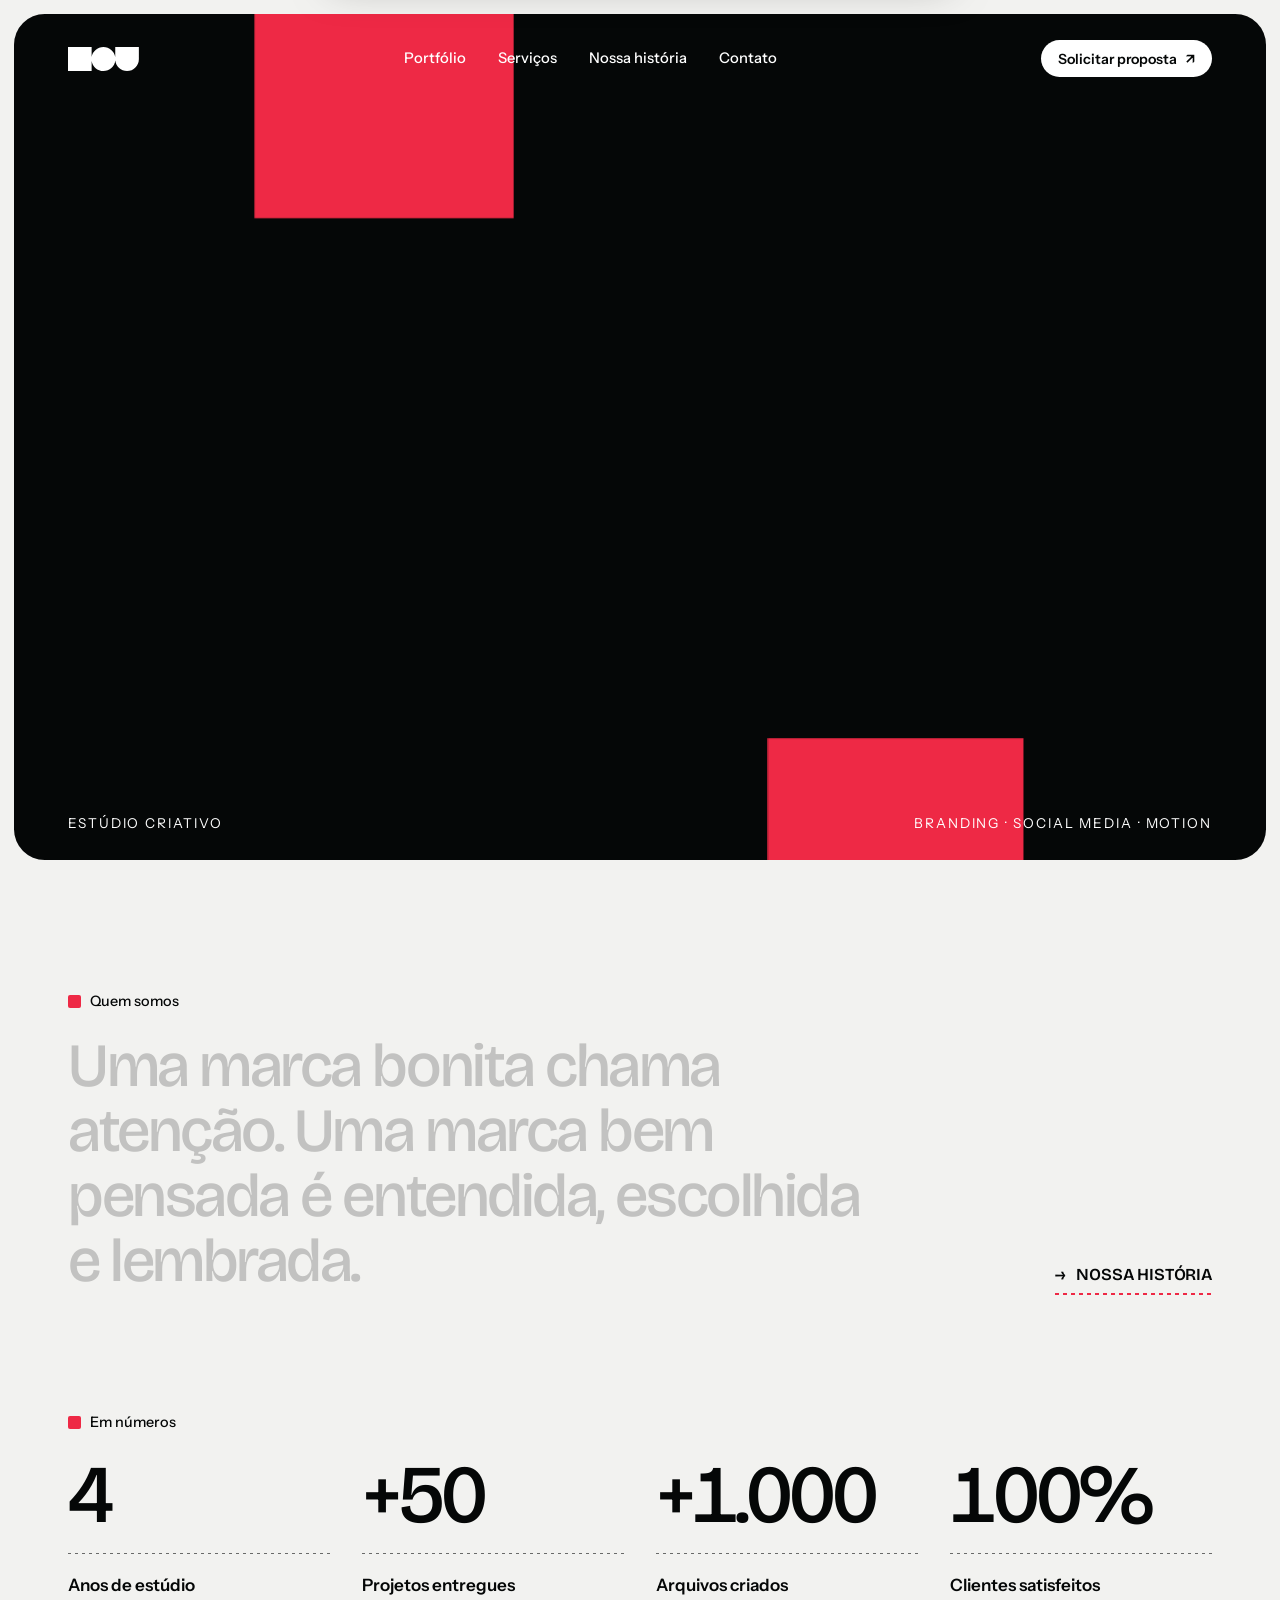
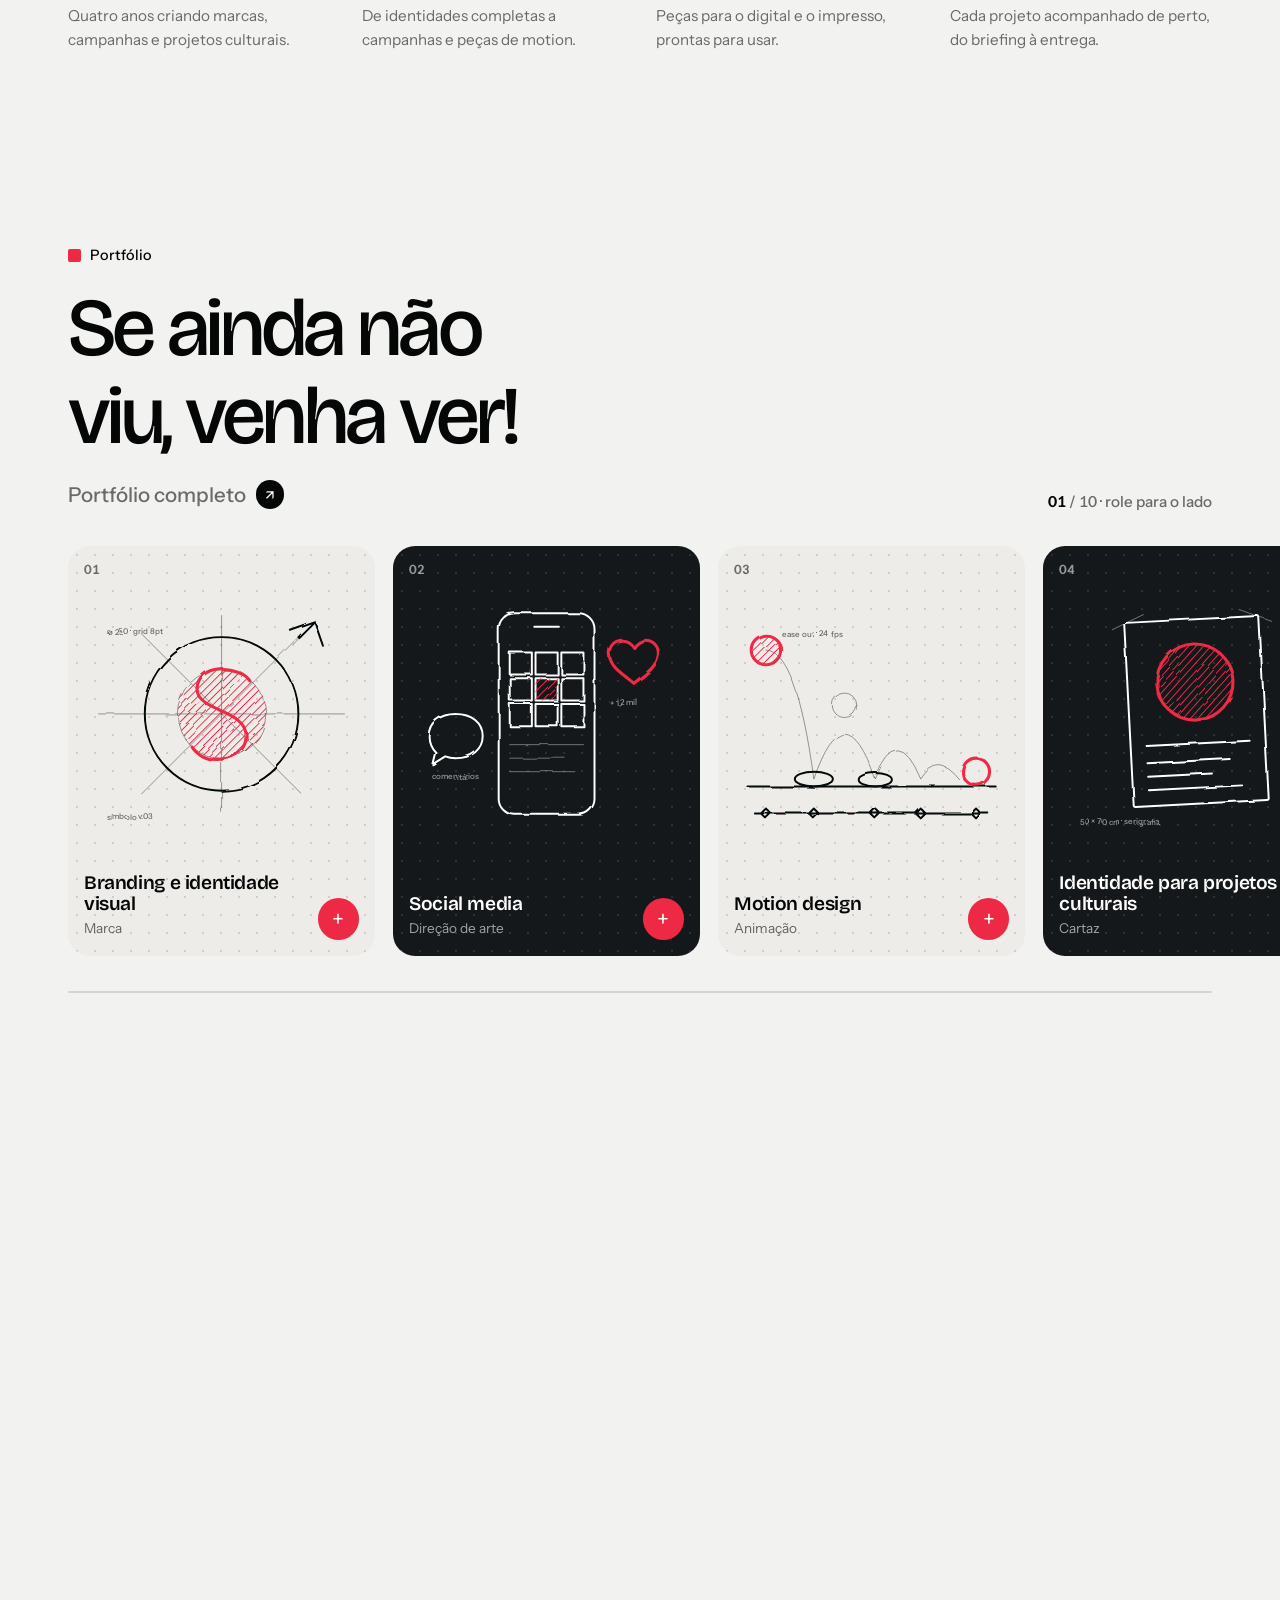
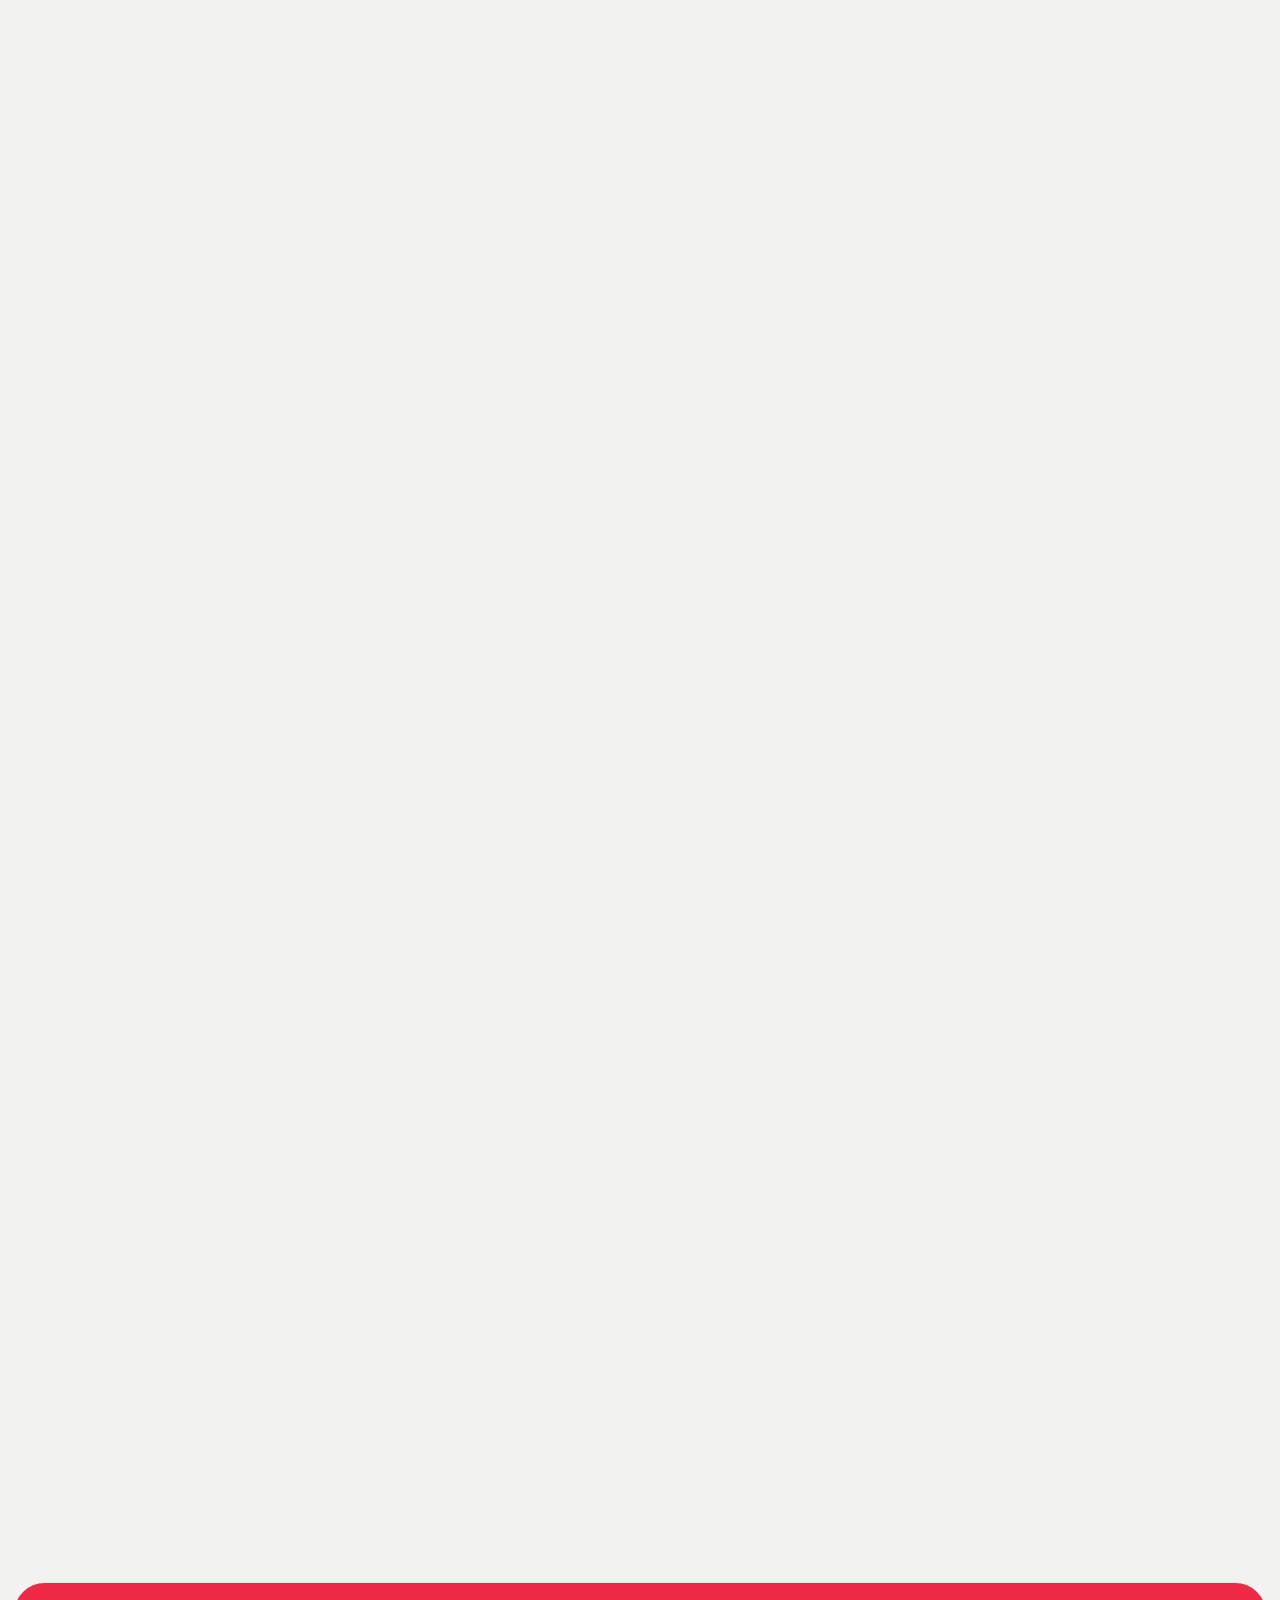
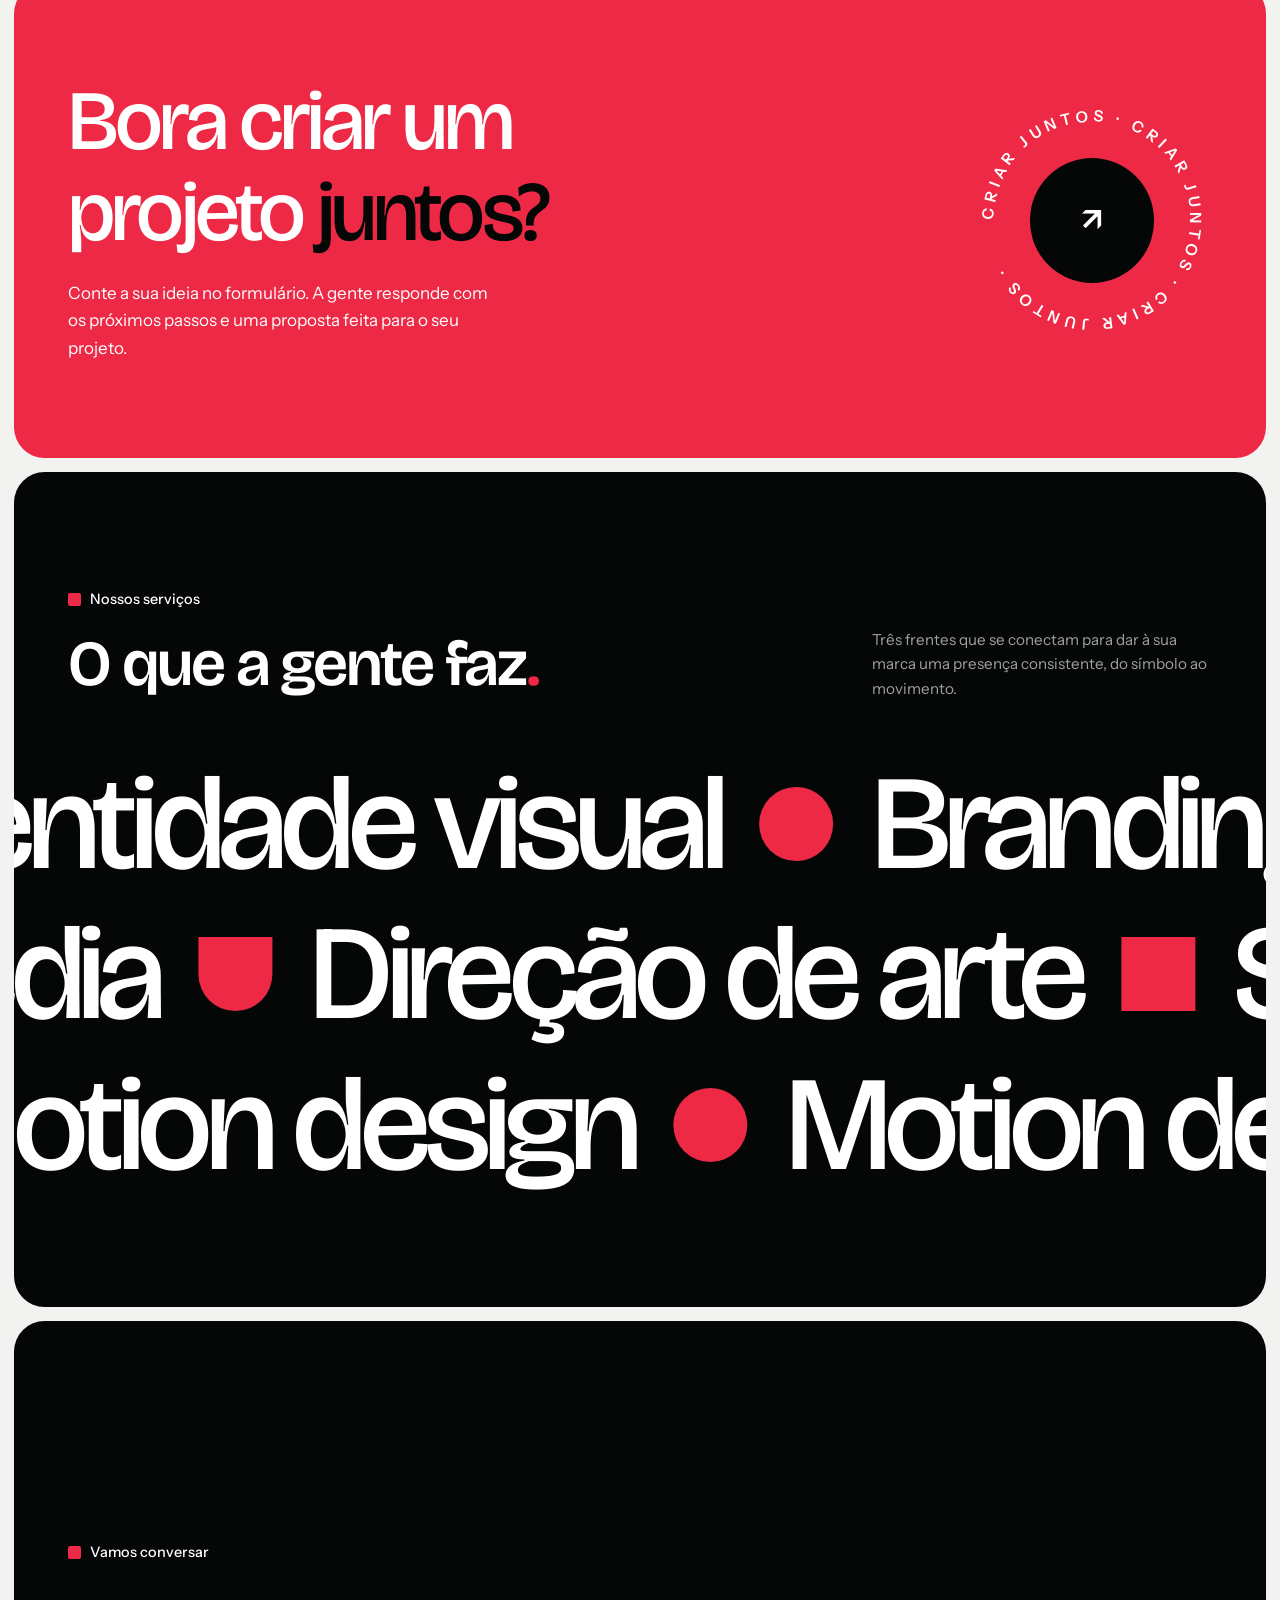
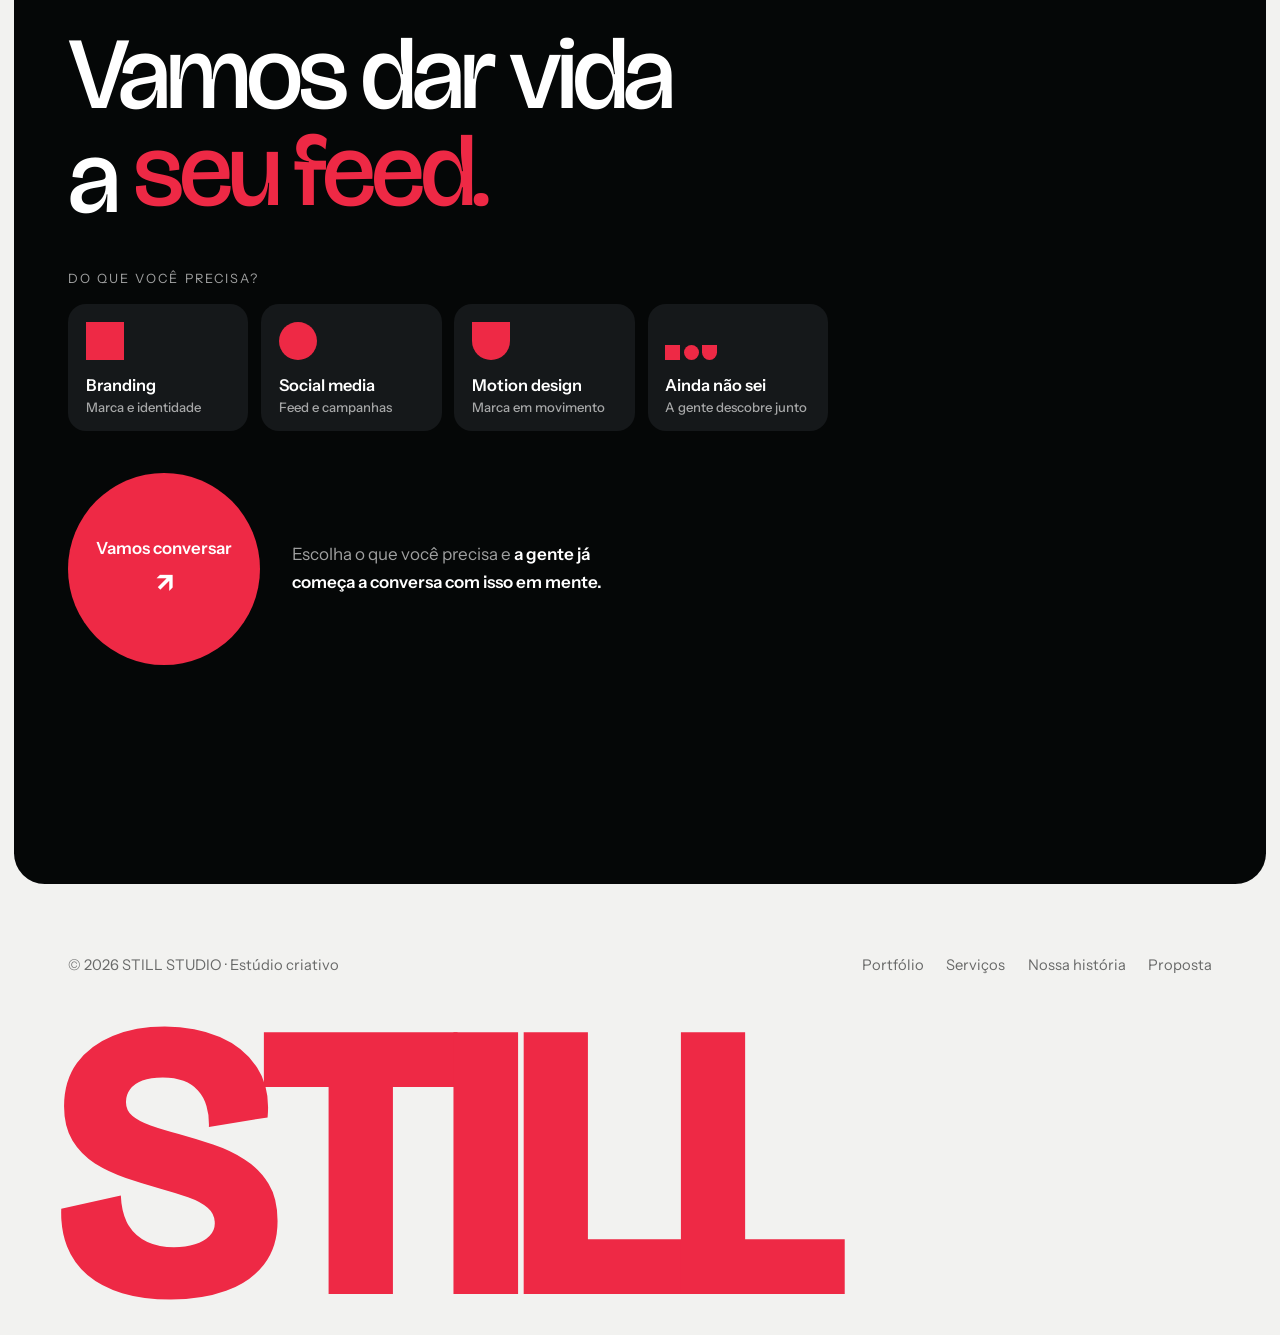
==== index.html @ c3a8b833 "Abertura começa com o logo já montado e o cursor move o logo inteiro Co-Authored-By: Claude Opus 5.5" ====
<!DOCTYPE html>
<html lang="pt-BR">
<head>
<meta charset="utf-8">
<meta name="viewport" content="width=device-width, initial-scale=1, viewport-fit=cover">
<title>STILL STUDIO | Estúdio criativo</title>
<meta name="theme-color" content="#050707">
<link rel="icon" href="/favicon.svg" type="image/svg+xml">
<meta property="og:type" content="website"><meta property="og:locale" content="pt_BR"><meta property="og:site_name" content="STILL STUDIO">
<meta property="og:title" content="STILL STUDIO | Estúdio criativo"><meta property="og:description" content="Branding e identidade visual, social media e motion design. Estratégia, criatividade e design para marcas e projetos."><meta property="og:image" content="/og.png">
<meta name="twitter:card" content="summary_large_image">
<meta name="description" content="Branding e identidade visual, social media e motion design. A STILL STUDIO conecta estratégia, criatividade e design.">
<link rel="preconnect" href="https://fonts.googleapis.com"><link rel="preconnect" href="https://fonts.gstatic.com" crossorigin>
<link href="https://fonts.googleapis.com/css2?family=Bricolage+Grotesque:opsz,wght@12..96,400;12..96,500;12..96,600;12..96,800&family=Instrument+Sans:wght@400;500;600&display=swap" rel="stylesheet">
<script>document.documentElement.className+=" js"</script>
<style>
/* Layout: página clara com cartões escuros arredondados; a abertura é só o logo (quadrado, círculo e U)
   brincando com as três cores da marca: vermelho, preto e branco. */
:root{
 --bg:#F2F2F0;--surface:#FFFFFF;--ink:#050707;--muted:rgba(5,7,7,.58);--line:rgba(5,7,7,.12);
 --dark:#050707;--dark-2:#15181A;--on-dark:#FFFFFF;--muted-d:rgba(255,255,255,.62);--line-d:rgba(255,255,255,.14);
 --accent:#EE2945;--paper:#EEECE8;
 --d:"Bricolage Grotesque","Arial Black",system-ui,sans-serif;--b:"Instrument Sans",system-ui,-apple-system,"Segoe UI",sans-serif;
 --ease:cubic-bezier(.2,.8,.2,1);--spring:cubic-bezier(.34,1.56,.64,1);
 --hd:-1.8s;--gut:clamp(8px,1.1vw,14px);--rad:clamp(20px,2.4vw,32px);
 color-scheme:light;box-sizing:border-box;padding-top:env(safe-area-inset-top,0px);padding-bottom:env(safe-area-inset-bottom,0px)}
*,*::before,*::after{box-sizing:border-box}
html{overflow-x:clip;scroll-behavior:smooth;scroll-padding-top:5.5rem}
body{margin:0;background:var(--bg);color:var(--ink);font:400 1.0625rem/1.6 var(--b);-webkit-font-smoothing:antialiased;overflow-x:clip}
a{color:inherit}p{margin:0}
:focus-visible{outline:3px solid var(--accent);outline-offset:3px}
.w{max-width:1240px;margin:0 auto;padding-left:max(clamp(1.25rem,4vw,3rem),env(safe-area-inset-left,0px));padding-right:max(clamp(1.25rem,4vw,3rem),env(safe-area-inset-right,0px))}
h1,h2,h3{font-family:var(--d);font-weight:600;letter-spacing:-.035em;line-height:1;margin:0;text-wrap:balance}
h2{font-size:clamp(2.1rem,5vw,4rem)}
section{padding-block:clamp(4rem,9vw,7.5rem);position:relative}
.dot{color:var(--accent)}
.tag{display:inline-flex;align-items:center;gap:.55rem;font-size:.9rem;font-weight:500;margin-bottom:1.3rem}
.tag::before{content:"";width:.8rem;height:.8rem;border-radius:2px;background:var(--accent)}
.btn{display:inline-flex;align-items:center;justify-content:center;gap:.5rem;white-space:nowrap;font:600 .95rem var(--b);padding:.85rem 1.4rem;border-radius:999px;text-decoration:none;border:0;cursor:pointer;background:var(--on-dark);color:var(--ink);transition:transform .3s var(--spring),box-shadow .3s,background .3s}
.btn:hover{transform:translateY(-2px);box-shadow:0 12px 26px -12px rgba(0,0,0,.5)}
.btn.red{background:var(--accent);color:var(--on-dark)}
.btn .ar{display:inline-block;transition:transform .3s var(--spring)}.btn:hover .ar{transform:translate(2px,-2px)}
.sr{position:absolute;width:1px;height:1px;overflow:hidden;clip:rect(0 0 0 0);white-space:nowrap}
.mk{display:block;height:1em;width:auto;fill:currentColor}
.mk path{fill:currentColor}

/* barra de progresso */
.prog{position:fixed;top:0;left:0;right:0;height:3px;z-index:60;background:var(--accent);transform-origin:0 50%;transform:scaleX(var(--p,0))}

/* menu flutuante */
.fnav{position:fixed;z-index:40;left:50%;top:calc(env(safe-area-inset-top,0px) + 12px);transform:translate(-50%,-160%);display:flex;align-items:center;gap:.4rem;padding:.4rem .4rem .4rem 1.1rem;border-radius:999px;background:rgba(5,7,7,.84);backdrop-filter:blur(14px);-webkit-backdrop-filter:blur(14px);color:var(--on-dark);box-shadow:0 18px 40px -20px rgba(0,0,0,.6);transition:transform .7s var(--spring);max-width:calc(100vw - 24px)}
.fnav.on{transform:translate(-50%,0)}
.fnav .lo{display:block;color:var(--accent);font-size:1.15rem;margin-right:.7rem;text-decoration:none}
.fnav nav{display:flex;gap:.1rem}
.fnav nav a{padding:.5rem .85rem;border-radius:999px;text-decoration:none;font-size:.9rem;font-weight:500;color:var(--muted-d);transition:color .25s,background .25s;white-space:nowrap}
.fnav nav a:hover{color:var(--on-dark)}.fnav nav a.on{background:rgba(255,255,255,.12);color:var(--on-dark)}
.fnav .btn{padding:.6rem 1rem;font-size:.88rem}
@media(max-width:820px){.fnav nav{display:none}}

/* ===== abertura: só o logo e as cores ===== */
.hero{margin:var(--gut);border-radius:var(--rad);overflow:hidden;position:relative;isolation:isolate;height:min(94svh,940px);min-height:520px;padding:0;color:var(--on-dark);background:var(--dark)}
.hero .lay{position:absolute;inset:0;clip-path:circle(0% at 50% 52%)}
.hero .l-red{background:var(--accent);animation:lRed 12s infinite;animation-delay:var(--hd)}
.hero .l-lt{background:var(--bg);animation:lLt 12s infinite;animation-delay:var(--hd)}
.hero .l-dk{background:var(--dark);animation:lDk 12s infinite;animation-delay:var(--hd)}
@keyframes lRed{0%,30%{clip-path:circle(0% at 50% 52%)}38%,99.5%{clip-path:circle(150% at 50% 52%)}100%{clip-path:circle(0% at 50% 52%)}}
@keyframes lLt{0%,55%{clip-path:circle(0% at 50% 52%)}63%,99.5%{clip-path:circle(150% at 50% 52%)}100%{clip-path:circle(0% at 50% 52%)}}
@keyframes lDk{0%,80%{clip-path:circle(0% at 50% 52%)}88%,99.5%{clip-path:circle(150% at 50% 52%)}100%{clip-path:circle(0% at 50% 52%)}}
.hnav{position:absolute;z-index:3;left:0;right:0;top:0;display:flex;align-items:center;justify-content:space-between;gap:1rem;padding-block:clamp(1rem,2.4vw,1.6rem);color:#fff;animation:navc 12s infinite;animation-delay:var(--hd)}
@keyframes navc{0%,32%{color:#fff}36%,57%{color:#fff}61%,82%{color:#050707}86%,100%{color:#fff}}
@keyframes navb{0%,57%{background:#fff;color:#050707}61%,82%{background:#050707;color:#fff}86%,100%{background:#fff;color:#050707}}
.hnav .lo{font-size:1.5rem;color:inherit;text-decoration:none}
.hnav nav{display:flex;gap:.2rem}
.hnav nav a{padding:.45rem .9rem;border-radius:999px;font-size:.92rem;font-weight:500;text-decoration:none;transition:background .25s}
.hnav nav a:hover{background:rgba(127,127,127,.18)}
.hnav .btn{padding:.6rem 1.05rem;font-size:.88rem;animation:navb 12s infinite;animation-delay:var(--hd)}
@media(max-width:820px){.hnav nav{display:none}}
.stage{position:absolute;inset:0;z-index:2;display:grid;place-items:center;padding:clamp(4.5rem,10vw,7rem) clamp(1.25rem,6vw,6rem) clamp(3rem,7vw,5rem)}
.logo-anim{width:min(78vw,860px);height:auto;overflow:visible;transform:translate(var(--mx,0px),var(--my,0px)) scale(var(--hs,1));transition:transform .5s var(--ease)}
.logo-anim .s{transform-box:fill-box;transform-origin:center;animation:12s infinite both;animation-delay:var(--hd);fill:var(--accent)}
.s-sq{animation-name:aSq,fill3!important}
.s-ci{animation-name:aCi,fill3!important}
.s-u{animation-name:aU,fill3!important}
@keyframes fill3{0%,30%{fill:#EE2945}34%,55%{fill:#FFFFFF}59%,80%{fill:#050707}84%,100%{fill:#EE2945}}
@keyframes aSq{
 0%{transform:translateY(-140%) rotate(-90deg);animation-timing-function:cubic-bezier(.3,1.5,.6,1)}
 9%{transform:none}
 40%{transform:none;animation-timing-function:cubic-bezier(.5,0,.2,1.4)}
 45%,51%{transform:rotate(45deg) scale(.72)}
 56%{transform:none}
 64%{transform:none;animation-timing-function:cubic-bezier(.5,0,.2,1.3)}
 70%,76%{transform:translateX(-22%)}
 80%{transform:none}
 90%{transform:none;animation-timing-function:cubic-bezier(.6,-.4,.7,.4)}
 98%,100%{transform:translateY(-140%) rotate(90deg)}}
@keyframes aCi{
 0%,3%{transform:translateX(320%) rotate(360deg);animation-timing-function:cubic-bezier(.3,1.3,.6,1)}
 12%{transform:none}
 17%{transform:none;animation-timing-function:cubic-bezier(.3,0,.5,1)}
 21%{transform:translateY(-38%) scaleX(.94)}
 25%{transform:translateY(0) scaleY(.86) scaleX(1.08)}
 28%{transform:none}
 42%{transform:none;animation-timing-function:cubic-bezier(.5,0,.2,1.5)}
 47%,51%{transform:scale(.55)}
 56%{transform:none}
 66%{transform:none;animation-timing-function:cubic-bezier(.5,0,.2,1.3)}
 72%,76%{transform:scale(1.18)}
 80%{transform:none}
 92%{transform:none;animation-timing-function:cubic-bezier(.6,-.4,.7,.4)}
 99%,100%{transform:translateX(-320%) rotate(-360deg)}}
@keyframes aU{
 0%,6%{transform:translateY(160%);animation-timing-function:cubic-bezier(.3,1.5,.6,1)}
 15%{transform:none}
 44%{transform:none;animation-timing-function:cubic-bezier(.5,0,.2,1.4)}
 49%,52%{transform:rotate(180deg)}
 57%{transform:none}
 64%{transform:none;animation-timing-function:cubic-bezier(.5,0,.2,1.3)}
 70%,76%{transform:translateX(22%)}
 80%{transform:none}
 94%{transform:none;animation-timing-function:cubic-bezier(.6,-.4,.7,.4)}
 100%{transform:translateY(160%)}}
.hero .cap{position:absolute;z-index:3;left:0;right:0;bottom:0;display:flex;justify-content:space-between;gap:1rem;padding-block:clamp(1rem,2.4vw,1.6rem);font-size:.85rem;letter-spacing:.14em;text-transform:uppercase;color:#fff;animation:navc 12s infinite;animation-delay:var(--hd)}
@media(max-width:600px){.hero .cap span:last-child{display:none}}

/* ===== quem somos ===== */
.who .w{display:grid;gap:2rem;align-items:end}
@media(min-width:900px){.who .w{grid-template-columns:1fr auto;gap:4rem}}
.who p.big-t{font:500 clamp(2rem,4.8vw,4.1rem)/1.06 var(--d);letter-spacing:-.04em;max-width:21ch}
.js .who .wo{color:rgba(5,7,7,.2);transition:color .35s}
.js .who .wo.lit{color:var(--ink)}
.js .who .wo.hl.lit{color:var(--accent)}
.more{display:inline-flex;align-items:center;gap:.7rem;font:600 1.05rem var(--d);letter-spacing:-.01em;text-transform:uppercase;text-decoration:none;padding-bottom:.6rem;background:linear-gradient(90deg,var(--accent) 50%,transparent 0) 0 100%/8px 1.5px repeat-x;white-space:nowrap}
.more i{font-style:normal;transition:transform .35s var(--spring)}.more:hover i{transform:translateX(6px)}

/* ===== números ===== */
.nums{padding-top:0}
.nums .w>div{display:grid;gap:2rem;grid-template-columns:repeat(auto-fit,minmax(min(100%,13.5rem),1fr))}
@media(max-width:700px){.nums .w>div{grid-template-columns:1fr 1fr;gap:2.2rem 1.2rem}.num span{font-size:.88rem}}
.num b{display:block;font:500 clamp(3.2rem,6.4vw,5.4rem)/1 var(--d);letter-spacing:-.05em;font-variant-numeric:tabular-nums;padding-bottom:1.1rem;background:linear-gradient(90deg,var(--muted) 50%,transparent 0) 0 100%/7px 1px repeat-x}
.num strong{display:block;font-weight:600;margin-top:1.1rem}
.num span{display:block;color:var(--muted);font-size:.95rem;margin-top:.3rem;max-width:30ch}

/* ===== portfólio: faixa horizontal presa enquanto a página rola ===== */
.hs{padding:0}
.hs-pin{position:sticky;top:0;height:100svh;display:flex;flex-direction:column;justify-content:center;gap:clamp(1.4rem,3vw,2.2rem);overflow:hidden}
.hs-pin>.w{width:100%}
.hs-h{display:flex;justify-content:space-between;align-items:end;gap:1rem 2rem;flex-wrap:wrap}
.hs-h h2{font-size:clamp(2.4rem,6.4vw,5.6rem);font-weight:500;letter-spacing:-.045em;max-width:14ch}
.hs-h .sub{display:inline-flex;align-items:center;gap:.6rem;margin-top:1rem;font:500 clamp(1.05rem,1.6vw,1.3rem) var(--b);color:var(--muted);text-decoration:none}
.hs-h .sub i{font-style:normal;display:grid;place-items:center;width:1.8rem;height:1.8rem;border-radius:50%;background:var(--ink);color:var(--on-dark);font-size:.85rem;transition:transform .4s var(--spring)}
.hs-h .sub:hover{color:var(--ink)}.hs-h .sub:hover i{transform:rotate(-45deg)}
.count{font:500 .95rem var(--b);color:var(--muted);font-variant-numeric:tabular-nums}.count b{color:var(--ink);font-weight:600}
.track{display:flex;gap:clamp(.8rem,1.4vw,1.2rem);padding-left:max(clamp(1.25rem,4vw,3rem),calc((100vw - 1240px)/2 + 3rem));width:max-content;will-change:transform}
.pc{margin:0;flex:none;width:clamp(240px,24vw,360px)}
.front{position:relative;display:block;width:100%;aspect-ratio:3/4;max-height:58svh;border-radius:22px;overflow:hidden;padding:0;border:0;cursor:pointer;text-align:left;font:inherit;color:var(--ink);
 background:radial-gradient(circle,rgba(5,7,7,.13) 1px,transparent 1.2px) 0 0/18px 18px,var(--paper)}
.pc.dk .front{color:var(--on-dark);background:radial-gradient(circle,rgba(255,255,255,.1) 1px,transparent 1.2px) 0 0/18px 18px,var(--dark-2)}
.front svg{position:absolute;inset:0 0 18% 0;width:100%;height:82%;transition:transform .8s var(--spring)}
.front:hover svg{transform:scale(1.05) rotate(-1deg)}
.front .cap{position:absolute;left:1rem;right:1rem;bottom:1rem;display:flex;justify-content:space-between;align-items:end;gap:.8rem}
.front .cap b{display:block;font:600 1.2rem/1.1 var(--d);letter-spacing:-.02em}
.front .cap small{display:block;font-size:.85rem;opacity:.6;margin-top:.25rem}
.front .plus{flex:none;display:grid;place-items:center;width:2.6rem;height:2.6rem;border-radius:50%;background:var(--accent);color:var(--on-dark);font-size:1.4rem;line-height:1;transition:transform .45s var(--spring)}
.front:hover .plus{transform:rotate(90deg) scale(1.1)}
.front .no{position:absolute;left:1rem;top:1rem;font:600 .8rem var(--b);opacity:.55;font-variant-numeric:tabular-nums}
.hs-bar{height:2px;background:var(--line);border-radius:2px;overflow:hidden}
.hs-bar i{display:block;height:100%;background:var(--accent);transform-origin:0 50%;transform:scaleX(var(--hp,0))}

/* ===== chamada: criar juntos ===== */
.together{padding:0;margin:var(--gut);border-radius:var(--rad);background:var(--accent);color:var(--on-dark);overflow:hidden}
.together .w{display:grid;gap:2rem;align-items:center;padding-block:clamp(3.5rem,8vw,6rem)}
@media(min-width:860px){.together .w{grid-template-columns:1fr auto;gap:4rem}}
.together h2{font-size:clamp(2.6rem,6.6vw,6rem);font-weight:500;letter-spacing:-.045em;max-width:13ch}
.together h2 em{font-style:normal;color:var(--ink)}
.together p{margin-top:1.2rem;max-width:40ch;opacity:.85}
.ring{position:relative;display:grid;place-items:center;width:clamp(11rem,20vw,15rem);aspect-ratio:1;text-decoration:none;color:var(--on-dark);justify-self:start}
.ring svg{position:absolute;inset:0;width:100%;height:100%;animation:spin 16s linear infinite}
.ring text{font:600 13px var(--b);letter-spacing:.32em;text-transform:uppercase;fill:currentColor}
.ring span{display:grid;place-items:center;width:52%;aspect-ratio:1;border-radius:50%;background:var(--ink);font:600 2rem/1 var(--b);transition:transform .5s var(--spring),background .3s}
.ring:hover span{transform:scale(1.12) rotate(-45deg);background:var(--on-dark);color:var(--ink)}
@keyframes spin{to{transform:rotate(360deg)}}

/* ===== serviços: palavras grandes andando para o lado ===== */
.svc{margin:var(--gut);border-radius:var(--rad);background:var(--dark);color:var(--on-dark);overflow:hidden}
.svc-h{display:grid;gap:1.2rem;align-items:end;margin-bottom:clamp(2rem,5vw,3.5rem)}
@media(min-width:900px){.svc-h{grid-template-columns:1fr auto}}
.svc-h p{color:var(--muted-d);max-width:34ch;font-size:.95rem}
.rows{display:grid;gap:clamp(.4rem,1.4vw,1rem)}
.row{display:flex;width:max-content;align-items:center;gap:clamp(1.2rem,3vw,2.6rem);white-space:nowrap;will-change:transform;font:500 clamp(3.4rem,10.5vw,10rem)/1 var(--d);letter-spacing:-.05em}
.row a{text-decoration:none;transition:color .3s}
.row a:hover{color:var(--accent)}
.row .sh{flex:none;display:block;width:.55em;height:.55em;background:var(--accent)}
.row .sh.c{border-radius:50%}.row .sh.u{border-radius:0 0 50% 50%/0 0 50% 50%}
.svc-tags{display:flex;flex-wrap:wrap;gap:.5rem;margin-top:clamp(2rem,5vw,3rem)}
.svc-tags span{font-size:.85rem;border:1px solid var(--line-d);border-radius:999px;padding:.3rem .85rem;color:var(--muted-d)}

/* ===== vamos conversar ===== */
.talk{margin:var(--gut);border-radius:var(--rad);background:var(--dark);color:var(--on-dark);overflow:hidden;isolation:isolate;min-height:min(100svh,920px);display:grid;align-items:center}
.talk .shapes{position:absolute;inset:0;z-index:0;pointer-events:none}
.talk .shapes i{position:absolute;display:block;width:var(--sz);height:var(--sz);left:var(--x);top:var(--y);transform:translate(var(--tx,0px),var(--ty,0px)) rotate(var(--rt,0deg));will-change:transform}
.talk .shapes .q{background:var(--accent)}
.talk .shapes .c{border-radius:50%;border:2px solid rgba(255,255,255,.5)}
.talk .shapes .u{border-radius:0 0 50% 50%/0 0 50% 50%;background:rgba(255,255,255,.08);border:2px solid var(--accent)}
.talk .w{position:relative;z-index:1;width:100%;display:grid;gap:clamp(1.6rem,3.5vw,2.6rem);padding-block:clamp(4rem,9vw,6.5rem)}
.talk h2{font-size:clamp(2.8rem,8vw,7.4rem);font-weight:500;letter-spacing:-.05em;line-height:.95}
.slot{display:inline-grid;vertical-align:bottom;overflow:hidden;height:1.02em;color:var(--accent)}
.slot span{grid-area:1/1;transition:transform .7s var(--spring),opacity .4s;transform:translateY(110%);opacity:0}
.slot span.on{transform:none;opacity:1}
.slot span.out{transform:translateY(-110%);opacity:0}
.ask{display:grid;gap:.9rem}
.ask small{font-size:.8rem;letter-spacing:.16em;text-transform:uppercase;color:var(--muted-d)}
/* escolha do serviço: cada frente é uma forma do logo */
.opts{display:grid;grid-template-columns:repeat(4,minmax(0,1fr));gap:clamp(.5rem,1vw,.8rem);max-width:760px}
@media(max-width:640px){.opts{grid-template-columns:repeat(2,minmax(0,1fr))}}
.opt{display:grid;gap:1rem;justify-items:start;text-align:left;font:600 1.02rem/1.15 var(--b);color:var(--on-dark);background:var(--dark-2);border:0;border-radius:18px;padding:1.1rem 1.1rem 1rem;cursor:pointer;transition:background .35s,transform .45s var(--spring)}
.opt:hover{transform:translateY(-4px)}
.opt small{display:block;font:500 .82rem var(--b);letter-spacing:0;text-transform:none;color:var(--muted-d);margin-top:.25rem;transition:color .35s}
.opt .ic{display:flex;gap:.2rem;align-items:flex-end;height:2.4rem}
.opt .ic b{display:block;width:2.4rem;height:2.4rem;background:var(--accent);transition:transform .6s var(--spring),background .35s}
.opt .ic.c b{border-radius:50%}
.opt .ic.u b{border-radius:0 0 50% 50%/0 0 50% 50%}
.opt .ic.all b{width:.95rem;height:.95rem}.opt .ic.all b:nth-child(2){border-radius:50%}.opt .ic.all b:nth-child(3){border-radius:0 0 50% 50%/0 0 50% 50%}
.opt:hover .ic.sq b{transform:rotate(45deg) scale(.8)}
.opt:hover .ic.c b{transform:translateY(-.5rem)}
.opt:hover .ic.u b{transform:rotate(180deg)}
.opt:hover .ic.all b:nth-child(1){transform:translateY(-.4rem)}.opt:hover .ic.all b:nth-child(2){transform:translateY(-.8rem)}.opt:hover .ic.all b:nth-child(3){transform:translateY(-.4rem)}
.opt[aria-pressed=true]{background:var(--accent)}
.opt[aria-pressed=true] .ic b{background:var(--on-dark)}
.opt[aria-pressed=true] small{color:rgba(255,255,255,.85)}
.go{display:flex;flex-wrap:wrap;align-items:center;gap:1.4rem 2rem}
.mag{position:relative;display:grid;place-items:center;align-content:center;gap:.4rem;width:clamp(9rem,15vw,12rem);aspect-ratio:1;border-radius:50%;background:var(--accent);color:var(--on-dark);text-decoration:none;text-align:center;font:600 1.05rem/1.2 var(--b);padding:1rem;transform:translate(var(--bx,0px),var(--by,0px));transition:transform .35s var(--ease),background .3s;box-shadow:0 0 0 0 rgba(238,41,69,.5);animation:beat 2.4s ease-in-out infinite}
.mag:hover{background:var(--on-dark);color:var(--ink);animation:none}
.mag b{display:block;font-size:1.6rem;margin-top:.2rem}
@keyframes beat{0%{box-shadow:0 0 0 0 rgba(238,41,69,.55)}70%{box-shadow:0 0 0 28px rgba(238,41,69,0)}100%{box-shadow:0 0 0 0 rgba(238,41,69,0)}}
.go p{color:var(--muted-d);max-width:30ch}
.go p b{color:var(--on-dark);font-weight:600}

/* ===== rodapé ===== */
.ft{padding-top:clamp(2rem,5vw,3.5rem);overflow:hidden}
.ft-row{display:flex;justify-content:space-between;flex-wrap:wrap;gap:1rem;font-size:.92rem;color:var(--muted)}
.ft-row nav{display:flex;flex-wrap:wrap;gap:.4rem 1.4rem}.ft-row a{text-decoration:none}.ft-row a:hover{color:var(--accent)}
.big{font:800 clamp(6rem,31vw,27rem)/.78 var(--d);letter-spacing:-.065em;color:var(--accent);margin:clamp(1rem,3vw,2rem) 0 0 -.04em;white-space:nowrap;overflow:hidden;padding-bottom:.04em;display:flex}
.big span{display:inline-block}
.js .big span{transform:translateY(105%);transition:transform 1s var(--ease) calc(var(--i)*.09s)}
.js .big.in span{transform:none}

/* ===== desenhos (traço a lápis) ===== */
.sk{fill:none;stroke:currentColor;stroke-width:3.2;stroke-linecap:round;stroke-linejoin:round}
.sk.r{stroke:var(--accent);stroke-width:5}.sk.t{stroke-width:1.4;opacity:.45}
.hf{opacity:1}.nt{font:500 13px var(--b);fill:currentColor;opacity:.55}
.js .sk{stroke-dasharray:1;stroke-dashoffset:1;transition:stroke-dashoffset 1.6s cubic-bezier(.5,0,.2,1) calc(.25s + var(--k,0)*.18s)}
.js .hf,.js .nt{opacity:0;transition:opacity .8s ease calc(1.2s + var(--k,0)*.18s)}
.js .pc.in .sk,.js .case.in .sk{stroke-dashoffset:0}.js .pc.in .hf,.js .case.in .hf{opacity:1}.js .pc.in .nt,.js .case.in .nt{opacity:.55}

/* projeto aberto: o quadro clicado se expande até ocupar a tela */
.case{position:fixed;inset:0;z-index:50;background:var(--bg);overflow-y:auto;overscroll-behavior:contain;
 clip-path:inset(var(--ct,40%) var(--cr,40%) var(--cb,40%) var(--cl,40%) round 22px);transition:clip-path .75s cubic-bezier(.7,0,.2,1)}
.case.full{clip-path:inset(0 0 0 0 round 0px)}
.case-bar{position:sticky;top:0;z-index:2;background:rgba(242,242,240,.88);backdrop-filter:blur(12px);-webkit-backdrop-filter:blur(12px);border-bottom:1px solid var(--line);padding-top:env(safe-area-inset-top,0px)}
.case-bar .w{display:flex;align-items:center;justify-content:space-between;gap:1rem;min-height:4.4rem}
.case-bar .cat{font-size:.78rem;font-weight:600;letter-spacing:.14em;text-transform:uppercase;color:var(--muted)}
.case-bar .cat b{color:var(--accent);font-weight:600}
.cx{display:inline-flex;align-items:center;gap:.5rem;background:transparent;color:var(--ink);border:1.5px solid var(--line);border-radius:999px;padding:.55rem 1rem;font:600 .9rem var(--b);cursor:pointer;transition:border-color .2s}
.cx:hover{border-color:var(--accent)}.cx i{font-style:normal;font-size:1.2rem;line-height:1;transition:transform .35s var(--spring)}.cx:hover i{transform:rotate(90deg)}
.case-hero{display:grid;gap:clamp(1.5rem,4vw,3.5rem);padding-block:clamp(2rem,5vw,4rem);align-items:center}
@media(min-width:900px){.case-hero{grid-template-columns:1.1fr .9fr}}
.paper{color:var(--ink);border-radius:22px;overflow:hidden;background:radial-gradient(circle,rgba(12,16,20,.13) 1px,transparent 1.2px) 0 0/18px 18px,var(--paper);box-shadow:inset 0 0 0 1px rgba(12,16,20,.08)}
.paper svg{display:block;width:100%;height:auto}
.case h2{font-size:clamp(2.2rem,5.4vw,4.2rem);text-wrap:balance}
.case .intro{color:var(--muted);font-size:clamp(1.05rem,1.8vw,1.25rem);margin-top:1.2rem;max-width:42ch}
.facts{display:grid;gap:1.2rem;grid-template-columns:repeat(auto-fit,minmax(min(100%,13rem),1fr));border-block:1px solid var(--line);padding-block:1.6rem}
.facts small{display:block;font-size:.75rem;font-weight:600;letter-spacing:.14em;text-transform:uppercase;color:var(--muted);margin-bottom:.5rem}
.facts .tags{display:flex;flex-wrap:wrap;gap:.4rem}.facts .tags span{font-size:.85rem;border:1px solid var(--line);border-radius:999px;padding:.25rem .75rem}
.story{display:grid;gap:2rem;padding-block:clamp(2.5rem,6vw,4.5rem)}
@media(min-width:800px){.story{grid-template-columns:1fr 1fr;gap:4rem}}
.story h3{font-size:clamp(1.4rem,2.6vw,1.9rem);margin-bottom:.7rem}.story h3::before{content:"";display:block;width:1.6rem;height:2px;background:var(--accent);margin-bottom:1rem}
.story p{color:var(--muted);max-width:52ch}
.gal{display:grid;gap:1.25rem;grid-template-columns:1fr}
@media(min-width:760px){.gal{grid-template-columns:1fr 1fr}.gal figure:first-child{grid-column:1/-1}.gal figure:first-child .paper svg{height:clamp(260px,34vw,440px)}}
.gal figure{margin:0;display:grid;gap:.7rem}.gal figcaption{color:var(--muted);font-size:.92rem}
.case-end{display:flex;flex-wrap:wrap;justify-content:space-between;align-items:center;gap:1rem;padding-block:clamp(2.5rem,6vw,4.5rem) clamp(3rem,7vw,5rem);margin-top:clamp(2.5rem,6vw,4.5rem);border-top:1px solid var(--line)}
.nx{background:none;border:0;padding:0;color:var(--ink);cursor:pointer;text-align:left;font:inherit}
.nx small{display:block;color:var(--muted);font-size:.85rem;margin-bottom:.2rem}
.nx b{font:600 clamp(1.4rem,3.4vw,2.4rem)/1.05 var(--d);letter-spacing:-.02em;transition:color .2s}.nx:hover b{color:var(--accent)}
.js .case .ci{opacity:0;transform:translateY(30px);transition:opacity .7s var(--ease) calc(var(--n,0)*.08s),transform .9s var(--spring) calc(var(--n,0)*.08s)}
.js .case.in .ci{opacity:1;transform:none}
body.lock{overflow:hidden}

/* ===== motion ao rolar ===== */
.js [data-rv]{opacity:0;transition:opacity .9s var(--ease) var(--dl,0s),transform 1s var(--spring) var(--dl,0s);transform:translateY(40px)}
.js [data-rv=scale]{transform:scale(.88) translateY(40px)}
.js [data-rv].in{opacity:1;transform:none}
.js .ln{display:block;overflow:hidden;padding-bottom:.08em}
.js .ln>span{display:block;transform:translateY(110%);transition:transform 1s var(--ease) calc(var(--dl,0s) + var(--li,0)*.1s)}
.js .in .ln>span,.js .ln.in>span{transform:none}

@media(prefers-reduced-motion:reduce){
 html{scroll-behavior:auto}
 *,*::before,*::after{animation:none!important;transition:none!important}
 .hero .lay{display:none}
 .logo-anim .s{transform:none!important;fill:var(--accent)!important}
 .js [data-rv],.js .ln>span{opacity:1!important;transform:none!important}
 .js .who .wo{color:var(--ink)}
 .js .sk{stroke-dashoffset:0!important}.js .hf,.js .nt{opacity:1!important}
 .js .big span{transform:none!important}
 .slot span{transform:none!important;opacity:0}.slot span:first-child{opacity:1}
 .hs{height:auto!important}.hs-pin{position:static;height:auto;padding-block:4rem}.track{overflow-x:auto;width:auto;padding-right:1.25rem;transform:none!important}
}
</style>
</head>
<body>
<div class="prog" aria-hidden="true"></div>

<svg width="0" height="0" style="position:absolute" aria-hidden="true"><defs>
<symbol id="still" viewBox="461.68 371.28 996.64 337.44"><path d="M 1126.058594 371.679688 L 1126.058594 512.910156 C 1113.21875 432.660156 1043.875 371.277344 960.011719 371.277344 C 876.097656 371.277344 806.726562 432.730469 793.945312 513.046875 L 793.945312 371.890625 L 461.683594 371.890625 L 461.683594 708.679688 L 793.945312 708.679688 L 793.945312 566.953125 C 806.726562 647.269531 876.097656 708.71875 960.011719 708.71875 C 1046.203125 708.71875 1117.152344 643.917969 1127.078125 560.398438 C 1136.085938 643.648438 1206.542969 708.46875 1292.1875 708.46875 C 1383.9375 708.46875 1458.316406 634.089844 1458.316406 542.339844 L 1458.316406 371.679688 Z"/></symbol>
<filter id="pencil" x="-5%" y="-5%" width="110%" height="110%"><feTurbulence type="fractalNoise" baseFrequency=".035" numOctaves="2" seed="4"/><feDisplacementMap in="SourceGraphic" scale="3.5"/></filter>
<pattern id="hatch" width="9" height="9" patternUnits="userSpaceOnUse" patternTransform="rotate(45)"><line x1="0" y1="0" x2="0" y2="9" stroke="#EE2945" stroke-width="3"/></pattern>
</defs></svg>

<div class="fnav" id="fnav"><a class="lo" href="#topo" aria-label="STILL STUDIO, início"><svg class="mk" viewBox="0 0 996.64 337.44" aria-hidden="true"><use href="#still"/></svg></a><nav aria-label="Seções"><a href="#portfolio">Portfólio</a><a href="#servicos">Serviços</a><a href="/historia/">Nossa história</a><a href="#contato">Contato</a></nav><a class="btn red" href="/proposta">Solicitar proposta <span class="ar">↗</span></a></div>

<main id="topo">
<header class="hero" id="hero">
  <h1 class="sr">STILL STUDIO, estúdio criativo</h1>
  <span class="lay l-red" aria-hidden="true"></span><span class="lay l-lt" aria-hidden="true"></span><span class="lay l-dk" aria-hidden="true"></span>
  <div class="w hnav"><a class="lo" href="#topo" aria-label="STILL STUDIO, início"><svg class="mk" viewBox="0 0 996.64 337.44" aria-hidden="true"><use href="#still"/></svg></a><nav aria-label="Principal"><a href="#portfolio">Portfólio</a><a href="#servicos">Serviços</a><a href="/historia/">Nossa história</a><a href="#contato">Contato</a></nav><a class="btn" href="/proposta">Solicitar proposta <span class="ar">↗</span></a></div>
  <div class="stage" aria-hidden="true">
    <svg class="logo-anim" id="logoAnim" viewBox="-60 -60 1117 458">
      <g class="p" style="--f:-.6"><rect class="s s-sq" x="0" y=".6" width="332.3" height="336.8"/></g>
      <g class="p" style="--f:.9"><circle class="s s-ci" cx="498.3" cy="168.7" r="168.7"/></g>
      <g class="p" style="--f:-1.2"><path class="s s-u" d="M664.4 .4H996.6V171.1A166.1 166.1 0 0 1 664.4 171.1Z"/></g>
    </svg>
  </div>
  <div class="w cap" aria-hidden="true"><span>Estúdio criativo</span><span>Branding · Social media · Motion</span></div>
</header>

<section class="who" id="quem-somos"><div class="w">
  <div><span class="tag" data-rv>Quem somos</span>
  <p class="big-t" id="mfText" data-hl="entendida,lembrada.">Uma marca bonita chama atenção. Uma marca bem pensada é entendida, escolhida e lembrada.</p></div>
  <a class="more" href="/historia/" data-rv><i>→</i> Nossa história</a>
</div></section>

<section class="nums" aria-labelledby="numsT"><div class="w">
  <span class="tag" data-rv id="numsT">Em números</span>
  <!-- NÚMEROS: data-to = valor final, data-pre = prefixo (+), data-suf = sufixo (%) -->
  <div>
    <div class="num" data-rv><b data-to="4">4</b><strong>Anos de estúdio</strong><span>Quatro anos criando marcas, campanhas e projetos culturais.</span></div>
    <div class="num" data-rv><b data-to="50" data-pre="+">+50</b><strong>Projetos entregues</strong><span>De identidades completas a campanhas e peças de motion.</span></div>
    <div class="num" data-rv><b data-to="1000" data-pre="+">+1.000</b><strong>Arquivos criados</strong><span>Peças para o digital e o impresso, prontas para usar.</span></div>
    <div class="num" data-rv><b data-to="100" data-suf="%">100%</b><strong>Clientes satisfeitos</strong><span>Cada projeto acompanhado de perto, do briefing à entrega.</span></div>
  </div>
</div></section>

<section class="hs" id="portfolio"><div class="hs-pin">
  <div class="w hs-h"><div><span class="tag" data-rv>Portfólio</span><h2 data-split>Se ainda não viu, venha ver!</h2>
    <!-- PORTFÓLIO COMPLETO: troque o href pelo link do portfólio completo (Behance, Instagram, PDF...) -->
    <a class="sub" href="#portfolio" data-rv>Portfólio completo <i>↗</i></a></div>
    <p class="count" data-rv><b id="pcNow">01</b> / 10 · role para o lado</p></div>
  <div class="track" id="track">
    <figure class="pc"><button class="front" type="button" data-case="0" aria-haspopup="dialog"><svg viewBox="0 0 500 400" preserveAspectRatio="xMidYMid meet" aria-hidden="true" filter="url(#pencil)"><g class="t"><path class="sk t" pathLength="1" d="M50 200H450M250 40V360M120 70L380 330M380 70L120 330"/></g>
<circle class="sk" style="--k:1" pathLength="1" cx="250" cy="200" r="125"/>
<circle class="sk t" style="--k:1" pathLength="1" cx="250" cy="200" r="72"/>
<circle class="hf" cx="250" cy="200" r="72" fill="url(#hatch)" />
<path class="sk r" style="--k:2" pathLength="1" stroke-width="16" d="M296 146C276 118 212 118 210 158C208 196 290 192 290 236C290 280 220 286 202 254"/>
<path class="sk" style="--k:3" pathLength="1" d="M375 75l26-26M401 49l14 40M401 49l-40 14"/>
<text class="nt" x="64" y="70">ø 250 · grid 8pt</text><text class="nt" x="64" y="372">símbolo v.03</text></svg><span class="no" aria-hidden="true">01</span><span class="cap"><span><b>Branding e identidade visual</b><small>Marca</small></span><span class="plus" aria-hidden="true">+</span></span><span class="sr">Abrir projeto</span></button></figure>
    <figure class="pc dk"><button class="front" type="button" data-case="1" aria-haspopup="dialog"><svg viewBox="0 0 500 400" preserveAspectRatio="xMidYMid meet" aria-hidden="true" filter="url(#pencil)"><rect class="sk" pathLength="1" x="172" y="36" width="156" height="328" rx="26"/>
<path class="sk" style="--k:1" pathLength="1" d="M230 58H270"/>
<path class="sk" style="--k:2" pathLength="1" d="M190 100h36v36h-36zM232 100h36v36h-36zM274 100h36v36h-36zM190 142h36v36h-36zM232 142h36v36h-36zM274 142h36v36h-36zM190 184h36v36h-36zM232 184h36v36h-36zM274 184h36v36h-36z"/>
<rect class="hf" x="232" y="142" width="36" height="36" fill="url(#hatch)"/>
<path class="sk t" style="--k:3" pathLength="1" d="M190 250H310M190 272H280M190 294H296"/>
<path class="sk r" style="--k:3" pathLength="1" d="M392 150c-22-16-40-30-40-48 0-14 10-22 21-22 9 0 15 6 19 12 4-6 10-12 19-12 11 0 21 8 21 22 0 18-18 32-40 48z"/>
<path class="sk" style="--k:4" pathLength="1" d="M58 236c0-22 18-36 44-36s44 14 44 36-18 36-44 36c-6 0-12-1-17-3l-21 13 5-20c-7-7-11-16-11-26z"/>
<text class="nt" x="352" y="186">+ 1,2 mil</text><text class="nt" x="64" y="306">comentários</text></svg><span class="no" aria-hidden="true">02</span><span class="cap"><span><b>Social media</b><small>Direção de arte</small></span><span class="plus" aria-hidden="true">+</span></span><span class="sr">Abrir projeto</span></button></figure>
    <figure class="pc"><button class="front" type="button" data-case="2" aria-haspopup="dialog"><svg viewBox="0 0 500 400" preserveAspectRatio="xMidYMid meet" aria-hidden="true" filter="url(#pencil)"><path class="sk" pathLength="1" d="M48 318H452"/>
<path class="sk t" style="--k:1" pathLength="1" stroke-dasharray="6 8" d="M78 96Q128 96 156 306Q206 160 256 306Q292 214 330 306Q358 262 392 306"/>
<circle class="sk r" style="--k:2" pathLength="1" cx="78" cy="96" r="24"/>
<circle class="hf" cx="78" cy="96" r="24" fill="url(#hatch)"/>
<ellipse class="sk" style="--k:3" pathLength="1" cx="156" cy="306" rx="31" ry="12"/>
<circle class="sk t" style="--k:3" pathLength="1" cx="206" cy="186" r="20"/>
<ellipse class="sk" style="--k:4" pathLength="1" cx="256" cy="307" rx="27" ry="11"/>
<circle class="sk r" style="--k:5" pathLength="1" cx="420" cy="294" r="22"/>
<path class="sk" style="--k:5" pathLength="1" d="M60 362H440M78 354l8 8-8 8-8-8zM156 354l8 8-8 8-8-8zM256 354l8 8-8 8-8-8zM330 354l8 8-8 8-8-8zM420 354l8 8-8 8-8-8z"/>
<text class="nt" x="104" y="74">ease out · 24 fps</text></svg><span class="no" aria-hidden="true">03</span><span class="cap"><span><b>Motion design</b><small>Animação</small></span><span class="plus" aria-hidden="true">+</span></span><span class="sr">Abrir projeto</span></button></figure>
    <figure class="pc dk"><button class="front" type="button" data-case="3" aria-haspopup="dialog"><svg viewBox="0 0 500 400" preserveAspectRatio="xMidYMid meet" aria-hidden="true" filter="url(#pencil)"><g transform="rotate(-3 250 200)">
<rect class="sk" pathLength="1" x="140" y="46" width="220" height="300" rx="3"/>
<circle class="sk r" style="--k:1" pathLength="1" cx="250" cy="148" r="62"/>
<circle class="hf" cx="250" cy="148" r="62" fill="url(#hatch)"/>
<path class="sk" style="--k:2" pathLength="1" stroke-width="9" d="M166 248H334"/>
<path class="sk" style="--k:3" pathLength="1" d="M166 276H300M166 298H270M166 320H318"/>
<path class="sk t" style="--k:1" pathLength="1" stroke-width="10" d="M120 56l52-22M328 34l52 22"/>
</g>
<path class="sk r" style="--k:4" pathLength="1" d="M410 96v36M392 114h36M397 101l26 26M423 101l-26 26"/>
<text class="nt" x="60" y="380">50 × 70 cm · serigrafia</text></svg><span class="no" aria-hidden="true">04</span><span class="cap"><span><b>Identidade para projetos culturais</b><small>Cartaz</small></span><span class="plus" aria-hidden="true">+</span></span><span class="sr">Abrir projeto</span></button></figure>
    <figure class="pc"><button class="front" type="button" data-case="4" aria-haspopup="dialog"><svg viewBox="0 0 500 400" preserveAspectRatio="xMidYMid meet" aria-hidden="true" filter="url(#pencil)"><path class="sk" pathLength="1" d="M150 140L250 100L370 140L270 185Z"/>
<path class="sk" style="--k:1" pathLength="1" d="M150 140V300L270 345V185M370 140V295L270 345"/>
<circle class="hf" cx="212" cy="245" r="32" fill="url(#hatch)"/><circle class="sk r" style="--k:2" pathLength="1" cx="212" cy="245" r="32"/>
<path class="sk" style="--k:3" pathLength="1" d="M292 212l56-22M292 236l42-16"/>
<text class="nt" x="60" y="380">caixa 12 × 12 × 18 cm</text></svg><span class="no" aria-hidden="true">05</span><span class="cap"><span><b>Embalagem</b><small>Packaging</small></span><span class="plus" aria-hidden="true">+</span></span><span class="sr">Abrir projeto</span></button></figure>
    <figure class="pc dk"><button class="front" type="button" data-case="5" aria-haspopup="dialog"><svg viewBox="0 0 500 400" preserveAspectRatio="xMidYMid meet" aria-hidden="true" filter="url(#pencil)"><path class="sk" pathLength="1" d="M190 70l-70 40 25 60 35-18V340h140V152l35 18 25-60-70-40c-10 25-30 38-60 38s-50-13-60-38z"/>
<path class="sk r" style="--k:1" pathLength="1" stroke-width="9" d="M196 160v170M304 160v170"/>
<text class="hf" x="250" y="280" text-anchor="middle" font-family="Bricolage Grotesque,Arial Black,sans-serif" font-weight="800" font-size="86" fill="currentColor">10</text>
<text class="nt" x="60" y="385">uniforme · temporada 2026</text></svg><span class="no" aria-hidden="true">06</span><span class="cap"><span><b>Identidade esportiva</b><small>Esporte</small></span><span class="plus" aria-hidden="true">+</span></span><span class="sr">Abrir projeto</span></button></figure>
    <figure class="pc"><button class="front" type="button" data-case="6" aria-haspopup="dialog"><svg viewBox="0 0 500 400" preserveAspectRatio="xMidYMid meet" aria-hidden="true" filter="url(#pencil)"><rect class="sk" pathLength="1" x="80" y="60" width="340" height="250" rx="10"/>
<path class="sk" style="--k:1" pathLength="1" d="M80 95H420M102 78h0M118 78h0M134 78h0"/>
<rect class="hf" x="105" y="115" width="290" height="110" fill="url(#hatch)"/><path class="sk r" style="--k:2" pathLength="1" d="M105 115h290v110H105z"/>
<path class="sk" style="--k:3" pathLength="1" d="M105 250h150M105 272h100"/>
<path class="sk" style="--k:4" pathLength="1" d="M330 255l40 95 14-38 38-14z"/>
<text class="nt" x="80" y="385">banner · stories · anúncios</text></svg><span class="no" aria-hidden="true">07</span><span class="cap"><span><b>Campanha digital</b><small>Campanha</small></span><span class="plus" aria-hidden="true">+</span></span><span class="sr">Abrir projeto</span></button></figure>
    <figure class="pc dk"><button class="front" type="button" data-case="7" aria-haspopup="dialog"><svg viewBox="0 0 500 400" preserveAspectRatio="xMidYMid meet" aria-hidden="true" filter="url(#pencil)"><path class="sk" pathLength="1" d="M250 50V360M200 360h100"/>
<rect class="hf" x="250" y="90" width="140" height="60" fill="url(#hatch)"/><path class="sk r" style="--k:1" pathLength="1" d="M250 90h140l30 30-30 30H250z"/>
<path class="sk" style="--k:2" pathLength="1" d="M250 180H110l-30 30 30 30h140z"/>
<path class="sk t" style="--k:3" pathLength="1" d="M120 210h100M290 120h70"/>
<text class="nt" x="300" y="300">placa A · 60 cm</text></svg><span class="no" aria-hidden="true">08</span><span class="cap"><span><b>Sinalização de espaço</b><small>Wayfinding</small></span><span class="plus" aria-hidden="true">+</span></span><span class="sr">Abrir projeto</span></button></figure>
    <figure class="pc"><button class="front" type="button" data-case="8" aria-haspopup="dialog"><svg viewBox="0 0 500 400" preserveAspectRatio="xMidYMid meet" aria-hidden="true" filter="url(#pencil)"><rect class="sk" pathLength="1" x="50" y="120" width="400" height="160" rx="6"/>
<path class="sk t" style="--k:1" pathLength="1" d="M50 145h400M50 255h400M70 132h0M100 132h0M130 132h0M160 132h0M190 132h0M220 132h0M250 132h0M280 132h0M310 132h0M340 132h0M370 132h0M400 132h0M430 132h0M70 268h0M100 268h0M130 268h0M160 268h0M190 268h0M220 268h0M250 268h0M280 268h0M310 268h0M340 268h0M370 268h0M400 268h0M430 268h0"/>
<path class="sk" style="--k:2" pathLength="1" d="M180 145v110M320 145v110"/>
<path class="hf" d="M232 175v50l42-25z" fill="url(#hatch)"/><path class="sk r" style="--k:3" pathLength="1" d="M232 175v50l42-25z"/>
<text class="nt" x="50" y="320">00:00 → 00:08 · 1920 × 1080</text></svg><span class="no" aria-hidden="true">09</span><span class="cap"><span><b>Vinheta de abertura</b><small>Motion</small></span><span class="plus" aria-hidden="true">+</span></span><span class="sr">Abrir projeto</span></button></figure>
    <figure class="pc dk"><button class="front" type="button" data-case="9" aria-haspopup="dialog"><svg viewBox="0 0 500 400" preserveAspectRatio="xMidYMid meet" aria-hidden="true" filter="url(#pencil)"><path class="sk" pathLength="1" d="M250 90C210 70 140 70 80 85V320C140 305 210 305 250 325C290 305 360 305 420 320V85C360 70 290 70 250 90V325"/>
<rect class="hf" x="275" y="110" width="120" height="90" fill="url(#hatch)"/><path class="sk r" style="--k:1" pathLength="1" d="M275 110h120v90H275z"/>
<path class="sk" style="--k:2" pathLength="1" d="M105 120h115M105 145h95M105 170h110M105 195h80M105 240h115M105 265h90"/>
<path class="sk t" style="--k:3" pathLength="1" d="M275 230h120M275 255h90"/>
<text class="nt" x="80" y="372">cardápio · 16 páginas</text></svg><span class="no" aria-hidden="true">10</span><span class="cap"><span><b>Cardápio e impressos</b><small>Editorial</small></span><span class="plus" aria-hidden="true">+</span></span><span class="sr">Abrir projeto</span></button></figure>
  </div>
  <div class="w"><div class="hs-bar" aria-hidden="true"><i id="hsBar"></i></div></div>
</div></section>

<section class="together"><div class="w">
  <div><h2 data-split>Bora criar um projeto <em>juntos?</em></h2><p data-rv>Conte a sua ideia no formulário. A gente responde com os próximos passos e uma proposta feita para o seu projeto.</p></div>
  <a class="ring" href="/proposta" aria-label="Começar um projeto juntos" data-rv="scale">
    <svg viewBox="0 0 200 200" aria-hidden="true"><defs><path id="circ" d="M100 100m-82 0a82 82 0 1 1 164 0a82 82 0 1 1-164 0"/></defs><text><textPath href="#circ">criar juntos · criar juntos · criar juntos ·</textPath></text></svg>
    <span aria-hidden="true">↗</span>
  </a>
</div></section>

<section class="svc" id="servicos"><div class="w">
  <div class="svc-h"><div><span class="tag" data-rv>Nossos serviços</span><h2 data-split>O que a gente faz<span class="dot">.</span></h2></div><p data-rv>Três frentes que se conectam para dar à sua marca uma presença consistente, do símbolo ao movimento.</p></div>
</div>
  <div class="rows" aria-label="Serviços">
    <div class="row" data-dir="-1"><a href="/proposta?servico=branding">Branding</a><i class="sh" aria-hidden="true"></i><a class="o" href="/proposta?servico=branding">Identidade visual</a><i class="sh c" aria-hidden="true"></i></div>
    <div class="row" data-dir="1"><a class="o" href="/proposta?servico=social">Social media</a><i class="sh u" aria-hidden="true"></i><a href="/proposta?servico=social">Direção de arte</a><i class="sh" aria-hidden="true"></i></div>
    <div class="row" data-dir="-1"><a href="/proposta?servico=motion">Motion design</a><i class="sh c" aria-hidden="true"></i></div>
  </div>
</section>

<section class="talk" id="contato">
  <div class="w">
    <span class="tag" data-rv>Vamos conversar</span>
    <h2 aria-label="Vamos dar vida à sua marca.">Vamos dar vida <br>a <span class="slot" id="slot" aria-hidden="true"><span class="on">sua marca.</span><span>seu feed.</span><span>sua ideia.</span><span>seu evento.</span><span>seu produto.</span></span></h2>
    <div class="ask" data-rv><small>Do que você precisa?</small>
      <div class="opts" id="opts">
        <button class="opt" type="button" data-v="branding" aria-pressed="false"><span class="ic sq" aria-hidden="true"><b></b></span><span>Branding<small>Marca e identidade</small></span></button>
        <button class="opt" type="button" data-v="social" aria-pressed="false"><span class="ic c" aria-hidden="true"><b></b></span><span>Social media<small>Feed e campanhas</small></span></button>
        <button class="opt" type="button" data-v="motion" aria-pressed="false"><span class="ic u" aria-hidden="true"><b></b></span><span>Motion design<small>Marca em movimento</small></span></button>
        <button class="opt" type="button" data-v="outro" aria-pressed="false"><span class="ic all" aria-hidden="true"><b></b><b></b><b></b></span><span>Ainda não sei<small>A gente descobre junto</small></span></button>
      </div></div>
    <div class="go" data-rv><a class="mag" id="mag" href="/proposta"><span id="magTxt">Vamos conversar</span><b aria-hidden="true">↗</b></a><p id="goTxt">Escolha o que você precisa e <b>a gente já começa a conversa com isso em mente.</b></p></div>
  </div>
</section>
</main>

<footer class="ft"><div class="w">
  <div class="ft-row"><span>© 2026 STILL STUDIO · Estúdio criativo</span><nav aria-label="Rodapé"><a href="#portfolio">Portfólio</a><a href="#servicos">Serviços</a><a href="/historia/">Nossa história</a><a href="/proposta">Proposta</a></nav></div>
  <p class="big" id="bigmark" aria-hidden="true"><span style="--i:0">S</span><span style="--i:1">T</span><span style="--i:2">I</span><span style="--i:3">L</span><span style="--i:4">L</span></p>
</div></footer>

<div class="case" id="case" role="dialog" aria-modal="true" aria-labelledby="caseTitle" hidden>
  <div class="case-bar"><div class="w"><span class="cat">Projeto <b id="caseNum">01</b> / 10</span><button class="cx" type="button" id="caseClose">Fechar <i>×</i></button></div></div>
  <div class="w" id="caseBody"></div>
</div>

<script>
(function(){
 var reduce=matchMedia("(prefers-reduced-motion:reduce)").matches,fine=matchMedia("(hover:hover) and (pointer:fine)").matches;
 var $=function(s,c){return [].slice.call((c||document).querySelectorAll(s))};
 var clamp=function(v){return Math.min(1,Math.max(0,v))};

 /* 1. Títulos: cada linha sobe por trás de uma máscara.
       Quebramos em palavras, medimos as linhas reais e agrupamos. */
 function splitLines(h){
  if(h.dataset.done)return;h.dataset.done=1;
  var label=h.textContent;h.setAttribute("aria-label",label);
  var nodes=[].slice.call(h.childNodes),words=[];h.innerHTML="";
  nodes.forEach(function(n,k){
   if(n.nodeType===3){n.textContent.split(/(\s+)/).forEach(function(t){if(!t)return;if(/^\s+$/.test(t)){h.appendChild(document.createTextNode(" "));return}var s=document.createElement("span");s.textContent=t;s.style.display="inline-block";h.appendChild(s);words.push(s)})}
   else{var prev=nodes[k-1];if(words.length&&prev&&prev.nodeType===3&&!/\s$/.test(prev.textContent)){words[words.length-1].appendChild(n)}else{n.style.display="inline-block";h.appendChild(n);words.push(n)}}
  });
  var lines=[],top=null;
  words.forEach(function(w){var t=w.offsetTop;if(top===null||Math.abs(t-top)>4){lines.push([]);top=t}lines[lines.length-1].push(w)});
  h.innerHTML="";
  lines.forEach(function(l,i){
   var o=document.createElement("span");o.className="ln";o.setAttribute("aria-hidden","true");
   var inn=document.createElement("span");o.style.setProperty("--li",i);
   l.forEach(function(w,j){if(j)inn.appendChild(document.createTextNode(" "));inn.appendChild(w)});
   o.appendChild(inn);h.appendChild(o);
  });
  h.setAttribute("data-rv","line");h.style.opacity=1;
 }
 var splits=$("[data-split]");
 function doSplits(){splits.forEach(function(h){h.removeAttribute("data-done");if(h.dataset.raw)h.innerHTML=h.dataset.raw;else h.dataset.raw=h.innerHTML;splitLines(h);if(h.dataset.seen)h.classList.add("in")})}

 /* quem somos: palavras acendem conforme a rolagem */
 var mf=document.getElementById("mfText"),mfw=[];
 var hl=(mf.dataset.hl||"").split(","),txt=mf.textContent;mf.setAttribute("aria-label",txt);mf.innerHTML="";
 txt.split(" ").forEach(function(t,i){var s=document.createElement("span");s.className="wo"+(hl.indexOf(t)>-1?" hl":"");s.textContent=t;s.setAttribute("aria-hidden","true");if(i)mf.appendChild(document.createTextNode(" "));mf.appendChild(s);mfw.push(s)});

 /* revelar ao entrar na tela */
 function stagger(){var g=new Map();$("[data-rv]").forEach(function(el){var p=el.parentNode,n=g.get(p)||0;g.set(p,n+1);el.style.setProperty("--dl",Math.min(n,8)*0.09+"s")})}
 var io=("IntersectionObserver" in window)?new IntersectionObserver(function(es){es.forEach(function(e){if(e.isIntersecting){var t=e.target;t.classList.add("in");t.dataset.seen=1;if(t.classList.contains("num"))count(t);io.unobserve(t)}})},{threshold:.15,rootMargin:"0px 0px -8% 0px"}):null;
 function observe(){$("[data-rv]:not(.in),.pc,#bigmark").forEach(function(el){io?io.observe(el):el.classList.add("in")})}
 function init(){doSplits();stagger();observe();sizeHs();frame()}
 if(reduce){$("[data-rv],.pc,#bigmark").forEach(function(e){e.classList.add("in")});mfw.forEach(function(w){w.classList.add("lit")})}
 if(document.fonts&&document.fonts.ready){document.fonts.ready.then(init)}else{init()}
 var rt;addEventListener("resize",function(){clearTimeout(rt);rt=setTimeout(function(){doSplits();sizeHs();frame()},200)});

 function count(el){var b=el.querySelector("b"),to=+b.dataset.to,suf=b.dataset.suf||"",pre=b.dataset.pre||"";if(reduce||!to)return;var t0=null,f=function(n){return pre+n.toLocaleString("pt-BR")+suf};b.textContent=f(0);
  (function step(t){if(!t0)t0=t;var k=Math.min(1,(t-t0)/1600),e=1-Math.pow(1-k,4);b.textContent=f(Math.round(to*e));if(k<1)requestAnimationFrame(step)})(performance.now())}

 /* abertura: o logo segue levemente o cursor */
 var hero=document.getElementById("hero"),la=document.getElementById("logoAnim");
 if(fine&&!reduce)hero.addEventListener("mousemove",function(e){var r=hero.getBoundingClientRect(),x=(e.clientX-r.left)/r.width-.5,y=(e.clientY-r.top)/r.height-.5;la.style.setProperty("--mx",(x*30)+"px");la.style.setProperty("--my",(y*24)+"px")});

 /* portfólio na horizontal */
 var hs=document.getElementById("portfolio"),track=document.getElementById("track"),bar=document.getElementById("hsBar"),pcNow=document.getElementById("pcNow"),cards=$(".pc",track),dist=0;
 function sizeHs(){if(reduce)return;dist=Math.max(0,track.scrollWidth-innerWidth+Math.min(innerWidth*.08,80));hs.style.height=(innerHeight+dist)+"px"}

 /* efeitos ligados à rolagem */
 var fnav=document.getElementById("fnav"),prog=document.querySelector(".prog"),rows=$(".row"),talk=document.getElementById("contato"),
     links=$(".fnav nav a").filter(function(a){return a.getAttribute("href").charAt(0)==="#"}),secs=links.map(function(a){return document.querySelector(a.getAttribute("href"))});
 var ticking=false;
 function frame(){
  ticking=false;
  var y=scrollY,vh=innerHeight,max=document.documentElement.scrollHeight-vh,hh=hero.offsetHeight;
  prog.style.setProperty("--p",max>0?y/max:0);
  fnav.classList.toggle("on",y>hh*.7);
  var cur=-1;secs.forEach(function(s,i){if(s&&s.getBoundingClientRect().top<vh*.45)cur=i});
  links.forEach(function(a,i){a.classList.toggle("on",i===cur)});
  if(reduce)return;
  if(y<hh)la.style.setProperty("--hs",(1-clamp(y/hh)*.25).toFixed(3));
  var r=mf.getBoundingClientRect(),pr=clamp((vh*.85-r.top)/(r.height+vh*.3)),lit=Math.round(pr*mfw.length);mfw.forEach(function(w,i){w.classList.toggle("lit",i<lit)});
  var hr=hs.getBoundingClientRect(),hp=clamp(-hr.top/Math.max(1,hr.height-vh));track.style.transform="translate3d("+(-hp*dist)+"px,0,0)";bar.style.setProperty("--hp",hp.toFixed(3));
  pcNow.textContent=String(Math.min(cards.length,1+Math.round(hp*(cards.length-1)))).padStart(2,"0");
  rows.forEach(function(rw){var rr=rw.getBoundingClientRect();if(rr.bottom<-200||rr.top>vh+200)return;var q=(vh-rr.top)/(vh+rr.height),d=+rw.dataset.dir,span=rw.scrollWidth-innerWidth;rw.style.transform="translate3d("+(d<0?-q*span*.55:-(1-q)*span*.55)+"px,0,0)"});
 }
 function onScroll(){if(!ticking){ticking=true;requestAnimationFrame(frame)}}
 addEventListener("scroll",onScroll,{passive:true});
 /* duplica as palavras dos serviços para preencher a faixa */
 rows.forEach(function(rw){$(":scope>*",rw).forEach(function(c){var k=c.cloneNode(true);k.setAttribute("aria-hidden","true");k.setAttribute("tabindex","-1");rw.appendChild(k)})});

 /* vamos conversar: palavra troca, botão magnético e escolha do serviço */
 var slot=$("#slot span"),si=0;
 if(!reduce)setInterval(function(){var a=slot[si];si=(si+1)%slot.length;var b=slot[si];a.classList.remove("on");a.classList.add("out");b.classList.remove("out");b.classList.add("on");setTimeout(function(){a.classList.remove("out")},700)},2200);
 var mag=document.getElementById("mag"),magTxt=document.getElementById("magTxt"),goTxt=document.getElementById("goTxt"),opts=$("#opts .opt");
 var NAMES={branding:"branding",social:"social media",motion:"motion design",outro:"o seu projeto"};
 opts.forEach(function(o){o.addEventListener("click",function(){var on=o.getAttribute("aria-pressed")!=="true";opts.forEach(function(x){x.setAttribute("aria-pressed","false")});o.setAttribute("aria-pressed",on);
  if(on){mag.href="/proposta?servico="+o.dataset.v;magTxt.textContent="Falar sobre "+NAMES[o.dataset.v];goTxt.innerHTML="Perfeito. O formulário já abre com <b>"+NAMES[o.dataset.v]+"</b> marcado."}
  else{mag.href="/proposta";magTxt.textContent="Vamos conversar";goTxt.innerHTML="Escolha o que você precisa e <b>a gente já começa a conversa com isso em mente.</b>"}
  if(!reduce)mag.animate([{transform:"scale(1)"},{transform:"scale(1.12)"},{transform:"scale(1)"}],{duration:450,easing:"cubic-bezier(.34,1.56,.64,1)"})})});
 if(fine&&!reduce){var go=mag.parentNode;
  go.addEventListener("mousemove",function(e){var r=mag.getBoundingClientRect(),dx=e.clientX-(r.left+r.width/2),dy=e.clientY-(r.top+r.height/2),d=Math.hypot(dx,dy);if(d<r.width*1.1){mag.style.setProperty("--bx",dx*.3+"px");mag.style.setProperty("--by",dy*.3+"px")}else{mag.style.setProperty("--bx","0px");mag.style.setProperty("--by","0px")}});
  go.addEventListener("mouseleave",function(){mag.style.setProperty("--bx","0px");mag.style.setProperty("--by","0px")});}

 /* Portfólio: clicar no quadro expande o projeto completo */
 var PAPER=function(svg,vb){return '<div class="paper"><svg viewBox="'+(vb||"0 0 400 300")+'" aria-hidden="true" filter="url(#pencil)">'+svg+'</svg></div>'};
 var CASES=[
  {cat:"Marca",title:"Branding e identidade visual",intro:"Uma identidade construída do conceito ao sistema: símbolo, cores, tipografia e regras para usar tudo com consistência.",
   tags:["Logotipo","Paleta","Tipografia","Manual de marca"],fmt:"Digital e impresso",
   challenge:"Dar à marca uma presença reconhecível, que funcione do perfil nas redes à fachada, sem perder a personalidade em nenhum ponto de contato.",
   approach:"Começamos por uma conversa sobre o negócio e o público. Com o conceito definido, desenhamos o símbolo sobre um grid de construção e, a partir dele, chegamos à paleta, à tipografia e ao manual de uso.",
   gal:[["Paleta de cores",'<rect class="hf" x="30" y="40" width="80" height="160" fill="#E53242"/><rect class="hf" x="118" y="40" width="80" height="160" fill="#0C1014"/><rect class="hf" x="206" y="40" width="80" height="160" fill="#FEFEFE"/><rect class="hf" x="294" y="40" width="80" height="160" fill="#25292E"/><path class="sk" pathLength="1" d="M30 40h344v160H30z"/><text class="nt" x="30" y="232">#E53242</text><text class="nt" x="118" y="232">#0C1014</text><text class="nt" x="206" y="232">#FEFEFE</text><text class="nt" x="294" y="232">#25292E</text>'],
        ["Tipografia",'<text class="hf" x="40" y="200" font-family="Bricolage Grotesque,Arial Black,sans-serif" font-weight="800" font-size="150" fill="currentColor">Aa</text><path class="sk t" pathLength="1" d="M30 200H370M30 92H370"/><path class="sk r" style="--k:1" pathLength="1" d="M300 70l40 40"/><text class="nt" x="40" y="250">Bricolage Grotesque · 800</text>'],
        ["Cartão de visita",'<path class="sk t" pathLength="1" d="M60 70h230v140H60z"/><g transform="rotate(-6 200 150)"><path class="sk" style="--k:1" pathLength="1" d="M110 90h230v140H110z"/><path class="sk r" style="--k:2" pathLength="1" stroke-width="9" d="M168 132C158 118 130 118 130 138C130 156 166 154 166 174C166 196 134 198 126 184"/><path class="sk" style="--k:3" pathLength="1" d="M200 140h110M200 162h80M200 184h96"/></g>']]},
  {cat:"Direção de arte",title:"Social media",intro:"Uma linha visual para redes, com templates e direção de arte que deixam o feed consistente e fácil de manter.",
   tags:["Templates","Feed","Campanhas","Stories"],fmt:"Instagram, LinkedIn e TikTok",
   challenge:"Publicar com frequência sem que cada post pareça de uma marca diferente, e ainda abrir espaço para campanhas com cara própria.",
   approach:"Definimos uma grade, hierarquia de textos e um conjunto de templates editáveis. As campanhas ganham variações de cor e composição dentro do mesmo sistema.",
   gal:[["Templates de post",'<path class="sk" pathLength="1" d="M30 50h150v150H30zM220 50h150v150H220z"/><circle class="hf" cx="105" cy="110" r="38" fill="url(#hatch)"/><circle class="sk r" style="--k:1" pathLength="1" cx="105" cy="110" r="38"/><path class="sk" style="--k:2" pathLength="1" d="M50 170h110M240 80h100M240 100h70"/><rect class="hf" x="240" y="130" width="110" height="50" fill="url(#hatch)"/><text class="nt" x="30" y="236">1080 × 1350</text>'],
        ["Stories",'<rect class="sk" pathLength="1" x="140" y="20" width="120" height="250" rx="16"/><path class="sk r" style="--k:1" pathLength="1" d="M152 36h30M188 36h30M224 36h24"/><path class="sk" style="--k:2" pathLength="1" stroke-width="7" d="M160 150h80M160 172h60"/><path class="sk t" style="--k:3" pathLength="1" d="M160 240h80"/>'],
        ["Grade do feed",'<path class="sk" pathLength="1" d="M60 30h90v90H60zM155 30h90v90h-90zM250 30h90v90h-90zM60 125h90v90H60zM155 125h90v90h-90zM250 125h90v90h-90z"/><rect class="hf" x="155" y="30" width="90" height="90" fill="url(#hatch)"/><rect class="hf" x="60" y="125" width="90" height="90" fill="url(#hatch)"/><rect class="hf" x="250" y="125" width="90" height="90" fill="url(#hatch)"/><text class="nt" x="60" y="250">ritmo: 1 destaque a cada 3 posts</text>']]},
  {cat:"Animação",title:"Motion design",intro:"Animações que dão ritmo à marca: vinhetas, logos animados e peças curtas para reels.",
   tags:["Logo animado","Vinhetas","Reels"],fmt:"MP4, GIF e Lottie",
   challenge:"Fazer a marca se mover de um jeito próprio, com movimentos que reforcem a personalidade em vez de só enfeitar.",
   approach:"Criamos um storyboard, escolhemos curvas de movimento que combinam com a marca e animamos quadro a quadro até chegar ao ritmo certo, com versões para cada formato.",
   gal:[["Storyboard",'<path class="sk" pathLength="1" d="M20 70h110v90H20zM145 70h110v90H145zM270 70h110v90H270z"/><circle class="sk r" style="--k:1" pathLength="1" cx="50" cy="95" r="12"/><ellipse class="sk r" style="--k:2" pathLength="1" cx="200" cy="148" rx="18" ry="8"/><circle class="sk r" style="--k:3" pathLength="1" cx="345" cy="100" r="12"/><text class="nt" x="20" y="190">01</text><text class="nt" x="145" y="190">02</text><text class="nt" x="270" y="190">03</text>'],
        ["Curva de movimento",'<path class="sk t" pathLength="1" d="M60 250V40M60 250H360"/><path class="sk r" style="--k:1" pathLength="1" stroke-width="6" d="M60 250C160 250 180 40 360 40"/><path class="sk t" style="--k:2" pathLength="1" d="M60 250L160 250M360 40L180 40"/><circle class="hf" cx="160" cy="250" r="6" fill="currentColor"/><circle class="hf" cx="180" cy="40" r="6" fill="currentColor"/><text class="nt" x="200" y="280">ease in-out</text>'],
        ["Logo animado",'<circle class="sk t" pathLength="1" cx="80" cy="150" r="22"/><circle class="sk" style="--k:1" pathLength="1" cx="200" cy="150" r="62"/><circle class="sk r" style="--k:2" pathLength="1" cx="320" cy="150" r="50"/><path class="sk r" style="--k:3" pathLength="1" stroke-width="8" d="M338 128C330 116 306 116 306 134C306 150 336 148 336 166C336 186 308 188 300 176"/><text class="nt" x="60" y="250">0 s</text><text class="nt" x="180" y="250">0,4 s</text><text class="nt" x="300" y="250">0,8 s</text>']]},
  {cat:"Cartaz",title:"Identidade para projetos culturais",intro:"Identidades para eventos, exposições e festivais, do cartaz principal às peças digitais de divulgação.",
   tags:["Cartaz","Key visual","Peças digitais"],fmt:"Impressão e redes",
   challenge:"Criar uma imagem forte o bastante para a rua e flexível o bastante para dezenas de formatos, do ingresso ao banner.",
   approach:"Partimos de um key visual simples, com formas e tipografia marcantes, e desdobramos em um sistema de peças que mantém a mesma assinatura em qualquer tamanho.",
   gal:[["Versões do cartaz",'<g transform="rotate(-5 120 150)"><path class="sk" pathLength="1" d="M60 30h120v170H60z"/><circle class="hf" cx="120" cy="90" r="34" fill="url(#hatch)"/><path class="sk" style="--k:1" pathLength="1" d="M76 150h88M76 170h60"/></g><g transform="rotate(4 280 150)"><path class="sk" style="--k:1" pathLength="1" d="M220 40h120v170H220z"/><rect class="hf" x="240" y="60" width="80" height="70" fill="url(#hatch)"/><path class="sk" style="--k:2" pathLength="1" d="M236 160h88M236 180h60"/></g>'],
        ["Ingresso",'<path class="sk" pathLength="1" d="M40 90h320v40a20 20 0 0 0 0 40v40H40v-40a20 20 0 0 0 0-40z"/><path class="sk t" style="--k:1" pathLength="1" d="M270 96v108"/><circle class="sk r" style="--k:2" pathLength="1" cx="120" cy="150" r="28"/><path class="sk" style="--k:3" pathLength="1" d="M170 136h70M170 158h50"/>'],
        ["Banner digital",'<path class="sk" pathLength="1" d="M30 80h340v140H30z"/><circle class="hf" cx="300" cy="150" r="46" fill="url(#hatch)"/><circle class="sk r" style="--k:1" pathLength="1" cx="300" cy="150" r="46"/><path class="sk" style="--k:2" pathLength="1" stroke-width="8" d="M60 130h150"/><path class="sk" style="--k:3" pathLength="1" d="M60 160h110M60 182h80"/><text class="nt" x="30" y="250">1920 × 1080</text>']]},
  {cat:"Packaging",title:"Embalagem",intro:"Embalagens que fazem o produto ser reconhecido na prateleira, do rótulo à caixa.",
   tags:["Rótulo", "Caixa", "Selo"],fmt:"Impressão em papel e cartão",
   challenge:"Fazer o produto ser reconhecido em poucos segundos, mesmo ao lado dos concorrentes.",
   approach:"Partimos da identidade da marca e criamos um sistema de cores, selo e hierarquia de informação que funciona em todos os tamanhos de embalagem.",
   gal:[["Planificação","<path class=\"sk\" pathLength=\"1\" d=\"M140 40h120v60H140zM20 100h120v100H20zM140 100h120v100H140zM260 100h120v100H260zM140 200h120v60H140z\"/><circle class=\"hf\" cx=\"200\" cy=\"150\" r=\"28\" fill=\"url(#hatch)\"/><circle class=\"sk r\" style=\"--k:1\" pathLength=\"1\" cx=\"200\" cy=\"150\" r=\"28\"/>"],["Selo","<circle class=\"sk\" pathLength=\"1\" cx=\"200\" cy=\"150\" r=\"90\"/><circle class=\"sk r\" style=\"--k:1\" pathLength=\"1\" cx=\"200\" cy=\"150\" r=\"70\"/><path class=\"sk\" style=\"--k:2\" pathLength=\"1\" stroke-width=\"7\" d=\"M160 150h80\"/><text class=\"nt\" x=\"172\" y=\"282\">ø 40 mm</text>"],["Família de produtos","<path class=\"sk\" pathLength=\"1\" d=\"M60 90h70v150H60zM165 60h70v180h-70zM270 110h70v130h-70z\"/><rect class=\"hf\" x=\"60\" y=\"140\" width=\"70\" height=\"40\" fill=\"url(#hatch)\"/><rect class=\"hf\" x=\"165\" y=\"120\" width=\"70\" height=\"40\" fill=\"url(#hatch)\"/><rect class=\"hf\" x=\"270\" y=\"160\" width=\"70\" height=\"40\" fill=\"url(#hatch)\"/>"]]},
  {cat:"Esporte",title:"Identidade esportiva",intro:"Uma identidade para time e evento esportivo, do escudo ao uniforme e às peças de dia de jogo.",
   tags:["Escudo", "Uniforme", "Peças de jogo"],fmt:"Têxtil, impresso e redes",
   challenge:"Criar uma imagem que a torcida queira vestir e que funcione de longe, no campo, e de perto, no celular.",
   approach:"Desenhamos o escudo a partir da história do projeto e o desdobramos em uniforme, numeração e templates para os dias de jogo.",
   gal:[["Escudo","<path class=\"sk\" pathLength=\"1\" d=\"M200 30l110 40v80c0 70-50 110-110 130-60-20-110-60-110-130V70z\"/><path class=\"hf\" d=\"M200 70l70 25v55c0 45-30 70-70 85z\" fill=\"url(#hatch)\"/><path class=\"sk r\" style=\"--k:1\" pathLength=\"1\" d=\"M200 70l70 25v55c0 45-30 70-70 85\"/>"],["Numeração","<text class=\"hf\" x=\"200\" y=\"215\" text-anchor=\"middle\" font-family=\"Bricolage Grotesque,Arial Black,sans-serif\" font-weight=\"800\" font-size=\"170\" fill=\"currentColor\">07</text><path class=\"sk t\" pathLength=\"1\" d=\"M60 225H340M60 80H340\"/>"],["Dia de jogo","<path class=\"sk\" pathLength=\"1\" d=\"M70 40h260v220H70z\"/><path class=\"sk r\" style=\"--k:1\" pathLength=\"1\" stroke-width=\"8\" d=\"M100 90h120\"/><circle class=\"sk\" style=\"--k:2\" pathLength=\"1\" cx=\"150\" cy=\"180\" r=\"40\"/><circle class=\"sk\" style=\"--k:2\" pathLength=\"1\" cx=\"250\" cy=\"180\" r=\"40\"/>"]]},
  {cat:"Campanha",title:"Campanha digital",intro:"Uma campanha pensada para o digital, com peças que mantêm a mesma ideia em todos os formatos.",
   tags:["Key visual", "Banners", "Anúncios"],fmt:"Redes, site e mídia paga",
   challenge:"Fazer a mensagem aparecer igual em dezenas de formatos e tamanhos, sem perder força em nenhum deles.",
   approach:"Criamos um key visual forte e um sistema de adaptação com regras simples, para que cada peça nova saia rápida e consistente.",
   gal:[["Key visual","<path class=\"sk\" pathLength=\"1\" d=\"M30 40h340v220H30z\"/><circle class=\"hf\" cx=\"270\" cy=\"150\" r=\"70\" fill=\"url(#hatch)\"/><circle class=\"sk r\" style=\"--k:1\" pathLength=\"1\" cx=\"270\" cy=\"150\" r=\"70\"/><path class=\"sk\" style=\"--k:2\" pathLength=\"1\" stroke-width=\"9\" d=\"M60 120h120M60 150h90\"/>"],["Formatos","<path class=\"sk\" pathLength=\"1\" d=\"M30 60h120v120H30zM170 30h90v160h-90zM280 90h100v60H280z\"/><text class=\"nt\" x=\"30\" y=\"220\">1:1</text><text class=\"nt\" x=\"170\" y=\"220\">9:16</text><text class=\"nt\" x=\"280\" y=\"220\">banner</text>"],["Anúncio","<rect class=\"sk\" pathLength=\"1\" x=\"120\" y=\"20\" width=\"160\" height=\"260\" rx=\"16\"/><rect class=\"hf\" x=\"135\" y=\"60\" width=\"130\" height=\"130\" fill=\"url(#hatch)\"/><path class=\"sk r\" style=\"--k:1\" pathLength=\"1\" stroke-width=\"7\" d=\"M150 220h100\"/>"]]},
  {cat:"Wayfinding",title:"Sinalização de espaço",intro:"Um sistema de sinalização que ajuda as pessoas a se orientarem e reforça a marca no espaço físico.",
   tags:["Placas", "Pictogramas", "Manual de aplicação"],fmt:"Placas, adesivos e totens",
   challenge:"Guiar quem chega pela primeira vez sem poluir o ambiente, com informação clara à distância.",
   approach:"Mapeamos os percursos, definimos a hierarquia das informações e desenhamos placas e pictogramas a partir da tipografia e das cores da marca.",
   gal:[["Pictogramas","<path class=\"sk\" pathLength=\"1\" d=\"M40 80h90v90H40zM155 80h90v90h-90zM270 80h90v90h-90z\"/><path class=\"sk r\" style=\"--k:1\" pathLength=\"1\" d=\"M60 125h50M95 110l15 15-15 15\"/><circle class=\"sk r\" style=\"--k:2\" pathLength=\"1\" cx=\"200\" cy=\"103\" r=\"9\"/><path class=\"sk r\" style=\"--k:2\" pathLength=\"1\" d=\"M200 114v30M186 158l14-14 14 14\"/><path class=\"sk r\" style=\"--k:3\" pathLength=\"1\" d=\"M296 148h30v-40\"/>"],["Totem","<path class=\"sk\" pathLength=\"1\" d=\"M160 30h80v240h-80z\"/><rect class=\"hf\" x=\"160\" y=\"30\" width=\"80\" height=\"60\" fill=\"url(#hatch)\"/><path class=\"sk\" style=\"--k:1\" pathLength=\"1\" d=\"M175 120h50M175 145h40M175 170h50M175 195h35\"/>"],["Placa de porta","<path class=\"sk\" pathLength=\"1\" d=\"M90 100h220v100H90z\"/><circle class=\"sk r\" style=\"--k:1\" pathLength=\"1\" cx=\"140\" cy=\"150\" r=\"24\"/><path class=\"sk\" style=\"--k:2\" pathLength=\"1\" stroke-width=\"7\" d=\"M185 140h90M185 165h60\"/>"]]},
  {cat:"Motion",title:"Vinheta de abertura",intro:"Uma abertura animada que apresenta a marca em poucos segundos, para vídeos, eventos e redes.",
   tags:["Roteiro", "Animação", "Trilha"],fmt:"MP4 em 16:9 e 9:16",
   challenge:"Apresentar a marca em menos de dez segundos de um jeito que as pessoas lembrem.",
   approach:"Escrevemos um roteiro curto, desenhamos cada quadro-chave e animamos com movimentos que seguem a personalidade da marca.",
   gal:[["Quadros-chave","<path class=\"sk\" pathLength=\"1\" d=\"M20 90h110v80H20zM145 90h110v80H145zM270 90h110v80H270z\"/><path class=\"sk r\" style=\"--k:1\" pathLength=\"1\" d=\"M60 115h30v30H60z\"/><circle class=\"sk r\" style=\"--k:2\" pathLength=\"1\" cx=\"200\" cy=\"130\" r=\"18\"/><path class=\"sk r\" style=\"--k:3\" pathLength=\"1\" d=\"M310 112h30v18a15 15 0 0 1-30 0z\"/>"],["Linha do tempo","<path class=\"sk\" pathLength=\"1\" d=\"M30 200H370\"/><path class=\"sk r\" style=\"--k:1\" pathLength=\"1\" stroke-width=\"12\" d=\"M60 120h120M150 150h140M240 180h100\"/><text class=\"nt\" x=\"30\" y=\"240\">0 s</text><text class=\"nt\" x=\"345\" y=\"240\">8 s</text>"],["Versão vertical","<rect class=\"sk\" pathLength=\"1\" x=\"140\" y=\"20\" width=\"120\" height=\"260\" rx=\"14\"/><path class=\"hf\" d=\"M180 120v60l50-30z\" fill=\"url(#hatch)\"/><path class=\"sk r\" style=\"--k:1\" pathLength=\"1\" d=\"M180 120v60l50-30z\"/>"]]},
  {cat:"Editorial",title:"Cardápio e impressos",intro:"Peças impressas que levam a identidade para a mesa, do cardápio ao jogo americano.",
   tags:["Cardápio", "Papelaria", "Diagramação"],fmt:"Impressão offset e digital",
   challenge:"Organizar muita informação de um jeito fácil de ler e que tenha a cara da casa.",
   approach:"Definimos um grid, uma hierarquia tipográfica clara e detalhes gráficos da marca que guiam o olhar página a página.",
   gal:[["Grid de página","<path class=\"sk\" pathLength=\"1\" d=\"M60 30h280v240H60z\"/><path class=\"sk t\" style=\"--k:1\" pathLength=\"1\" d=\"M130 30v240M200 30v240M270 30v240M60 90h280M60 150h280M60 210h280\"/><rect class=\"hf\" x=\"60\" y=\"30\" width=\"140\" height=\"120\" fill=\"url(#hatch)\"/>"],["Hierarquia","<path class=\"sk\" pathLength=\"1\" stroke-width=\"10\" d=\"M60 70h200\"/><path class=\"sk\" style=\"--k:1\" pathLength=\"1\" stroke-width=\"6\" d=\"M60 120h150M60 150h170\"/><path class=\"sk t\" style=\"--k:2\" pathLength=\"1\" d=\"M60 200h280M60 220h260M60 240h270\"/><text class=\"nt\" x=\"290\" y=\"80\">48 pt</text>"],["Jogo americano","<path class=\"sk\" pathLength=\"1\" d=\"M30 60h340v190H30z\"/><circle class=\"sk\" style=\"--k:1\" pathLength=\"1\" cx=\"200\" cy=\"155\" r=\"60\"/><circle class=\"sk r\" style=\"--k:2\" pathLength=\"1\" cx=\"200\" cy=\"155\" r=\"40\"/><path class=\"sk\" style=\"--k:3\" pathLength=\"1\" d=\"M90 110v90M310 110v90\"/>"]]}
 ];
 var cs=document.getElementById("case"),cbody=document.getElementById("caseBody"),cclose=document.getElementById("caseClose"),cnum=document.getElementById("caseNum"),fronts=$(".pc .front"),cur=-1,busy=false;
 function fill(i){
  var c=CASES[i],art=fronts[i].querySelector("svg").outerHTML,n=0,ci=function(){return ' class="ci" style="--n:'+(n++)+'"'};
  cnum.textContent=String(i+1).padStart(2,"0");
  cbody.innerHTML=
   '<div class="case-hero"><div'+ci()+'><div class="paper">'+art+'</div></div><div><span class="tag ci" style="--n:'+(n++)+'">'+c.cat+'</span><h2 id="caseTitle"'+ci()+'>'+c.title+'<span class="dot">.</span></h2><p class="intro ci" style="--n:'+(n++)+'">'+c.intro+'</p></div></div>'+
   '<div class="facts ci" style="--n:'+(n++)+'"><div><small>Serviço</small>'+c.title+'</div><div><small>Formato</small>'+c.fmt+'</div><div><small>Entregáveis</small><div class="tags">'+c.tags.map(function(t){return "<span>"+t+"</span>"}).join("")+'</div></div></div>'+
   '<div class="story"><div'+ci()+'><h3>O desafio</h3><p>'+c.challenge+'</p></div><div'+ci()+'><h3>Como resolvemos</h3><p>'+c.approach+'</p></div></div>'+
   '<div class="gal">'+c.gal.map(function(g){return '<figure'+ci()+'>'+PAPER(g[1])+'<figcaption>'+g[0]+'</figcaption></figure>'}).join("")+'</div>'+
   '<div class="case-end"><button class="nx" type="button" data-next><small>Próximo projeto</small><b>'+CASES[(i+1)%CASES.length].title+' →</b></button><a class="btn red" href="/proposta">Quero um projeto assim <span class="ar">↗</span></a></div>';
  cbody.querySelector("[data-next]").addEventListener("click",function(){swap((i+1)%CASES.length)});
 }
 function setRect(i){
  var r=fronts[i].getBoundingClientRect(),W=innerWidth,H=innerHeight;
  cs.style.setProperty("--ct",Math.max(0,r.top)+"px");cs.style.setProperty("--cl",Math.max(0,r.left)+"px");
  cs.style.setProperty("--cr",Math.max(0,W-r.right)+"px");cs.style.setProperty("--cb",Math.max(0,H-r.bottom)+"px");
 }
 function open(i){
  if(busy||cur>-1)return;busy=true;cur=i;fill(i);setRect(i);
  cs.hidden=false;document.body.classList.add("lock");cs.scrollTop=0;
  cs.offsetWidth;cs.classList.add("full");
  setTimeout(function(){cs.classList.add("in");cclose.focus({preventScroll:true});busy=false},reduce?0:650);
 }
 function close(){
  if(busy||cur<0)return;busy=true;var i=cur;
  cs.classList.remove("in");cs.scrollTop=0;setRect(i);cs.classList.remove("full");
  setTimeout(function(){cs.hidden=true;document.body.classList.remove("lock");fronts[i].focus({preventScroll:true});cur=-1;busy=false},reduce?0:750);
 }
 function swap(i){
  cs.classList.remove("in");
  setTimeout(function(){cur=i;fill(i);cs.scrollTop=0;cs.offsetWidth;cs.classList.add("in");cclose.focus({preventScroll:true})},reduce?0:350);
 }
 fronts.forEach(function(f){f.addEventListener("click",function(){open(+f.dataset.case)})});
 cclose.addEventListener("click",close);
 addEventListener("keydown",function(e){
  if(cur<0)return;
  if(e.key==="Escape")close();
  if(e.key==="Tab"){var f=$("button,a[href]",cs),a=f[0],z=f[f.length-1];if(e.shiftKey&&document.activeElement===a){e.preventDefault();z.focus()}else if(!e.shiftKey&&document.activeElement===z){e.preventDefault();a.focus()}}
 });

})();
</script>
</body>
</html>
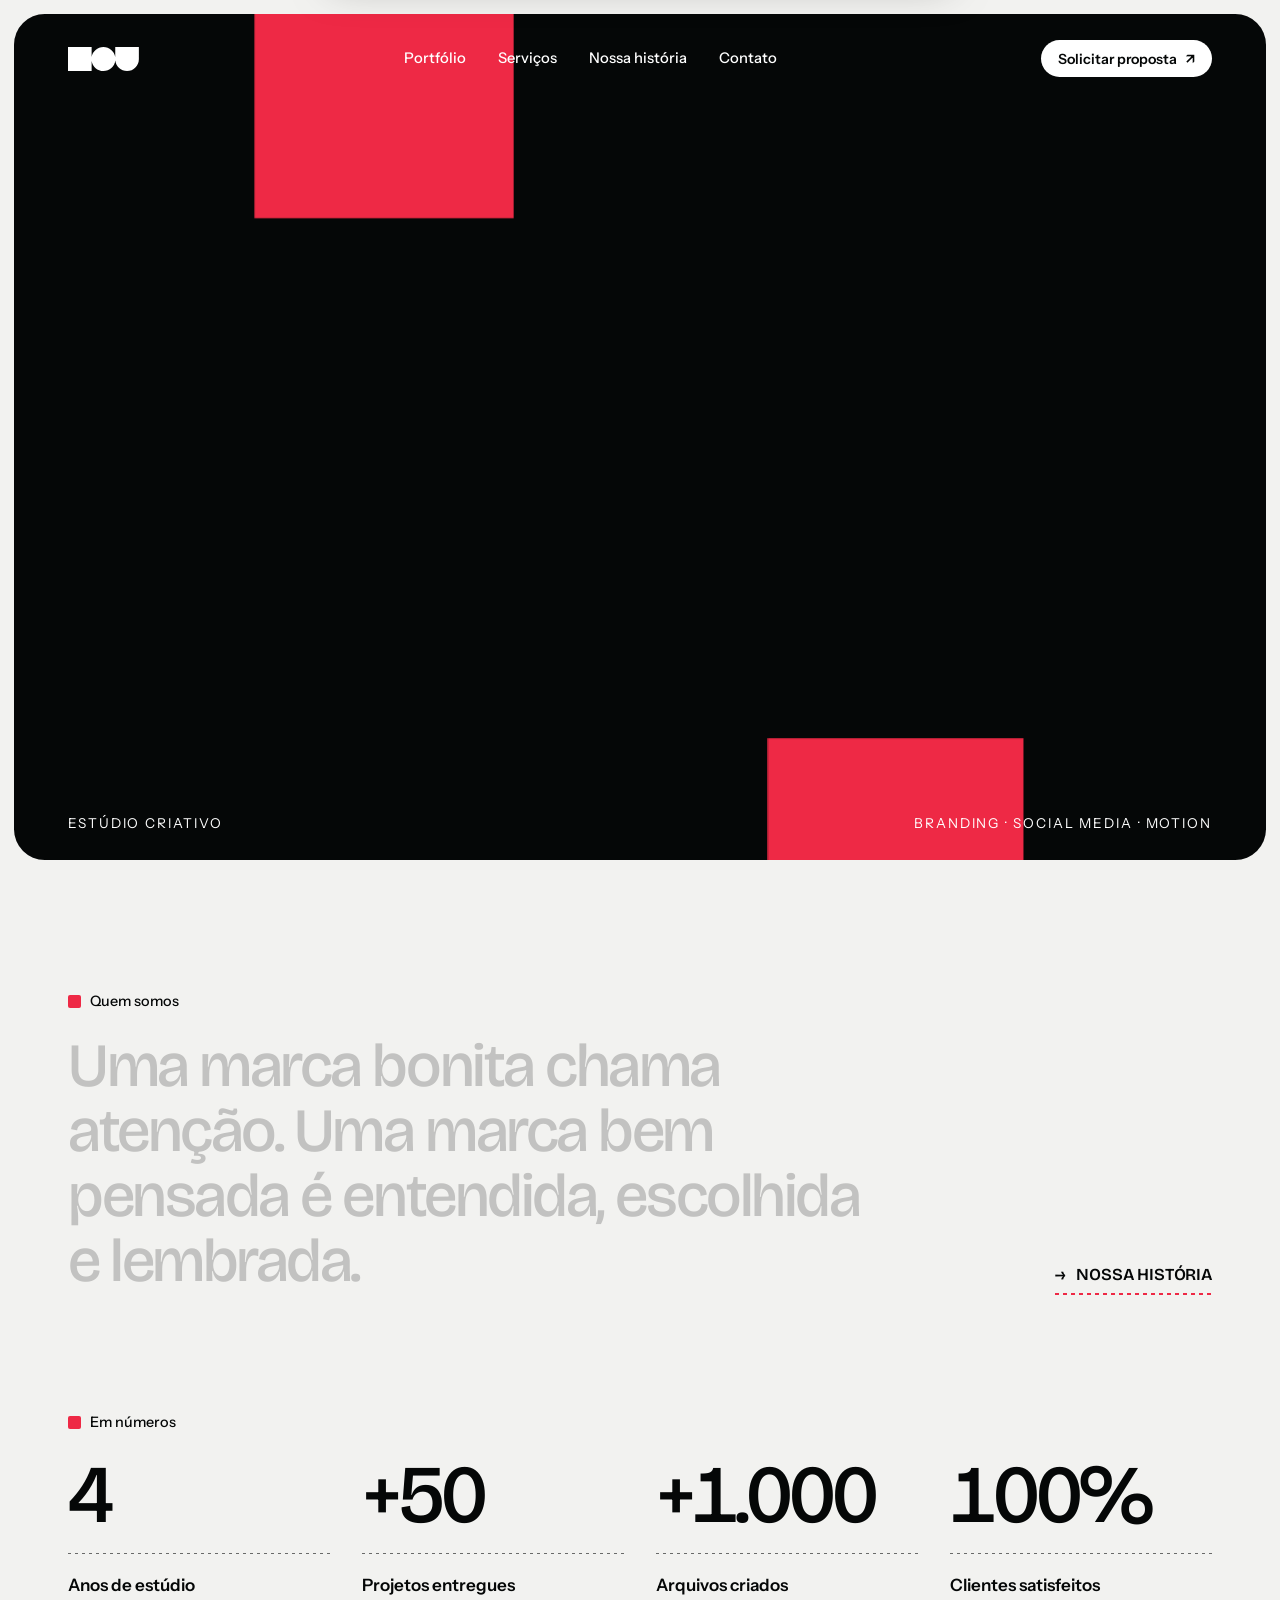
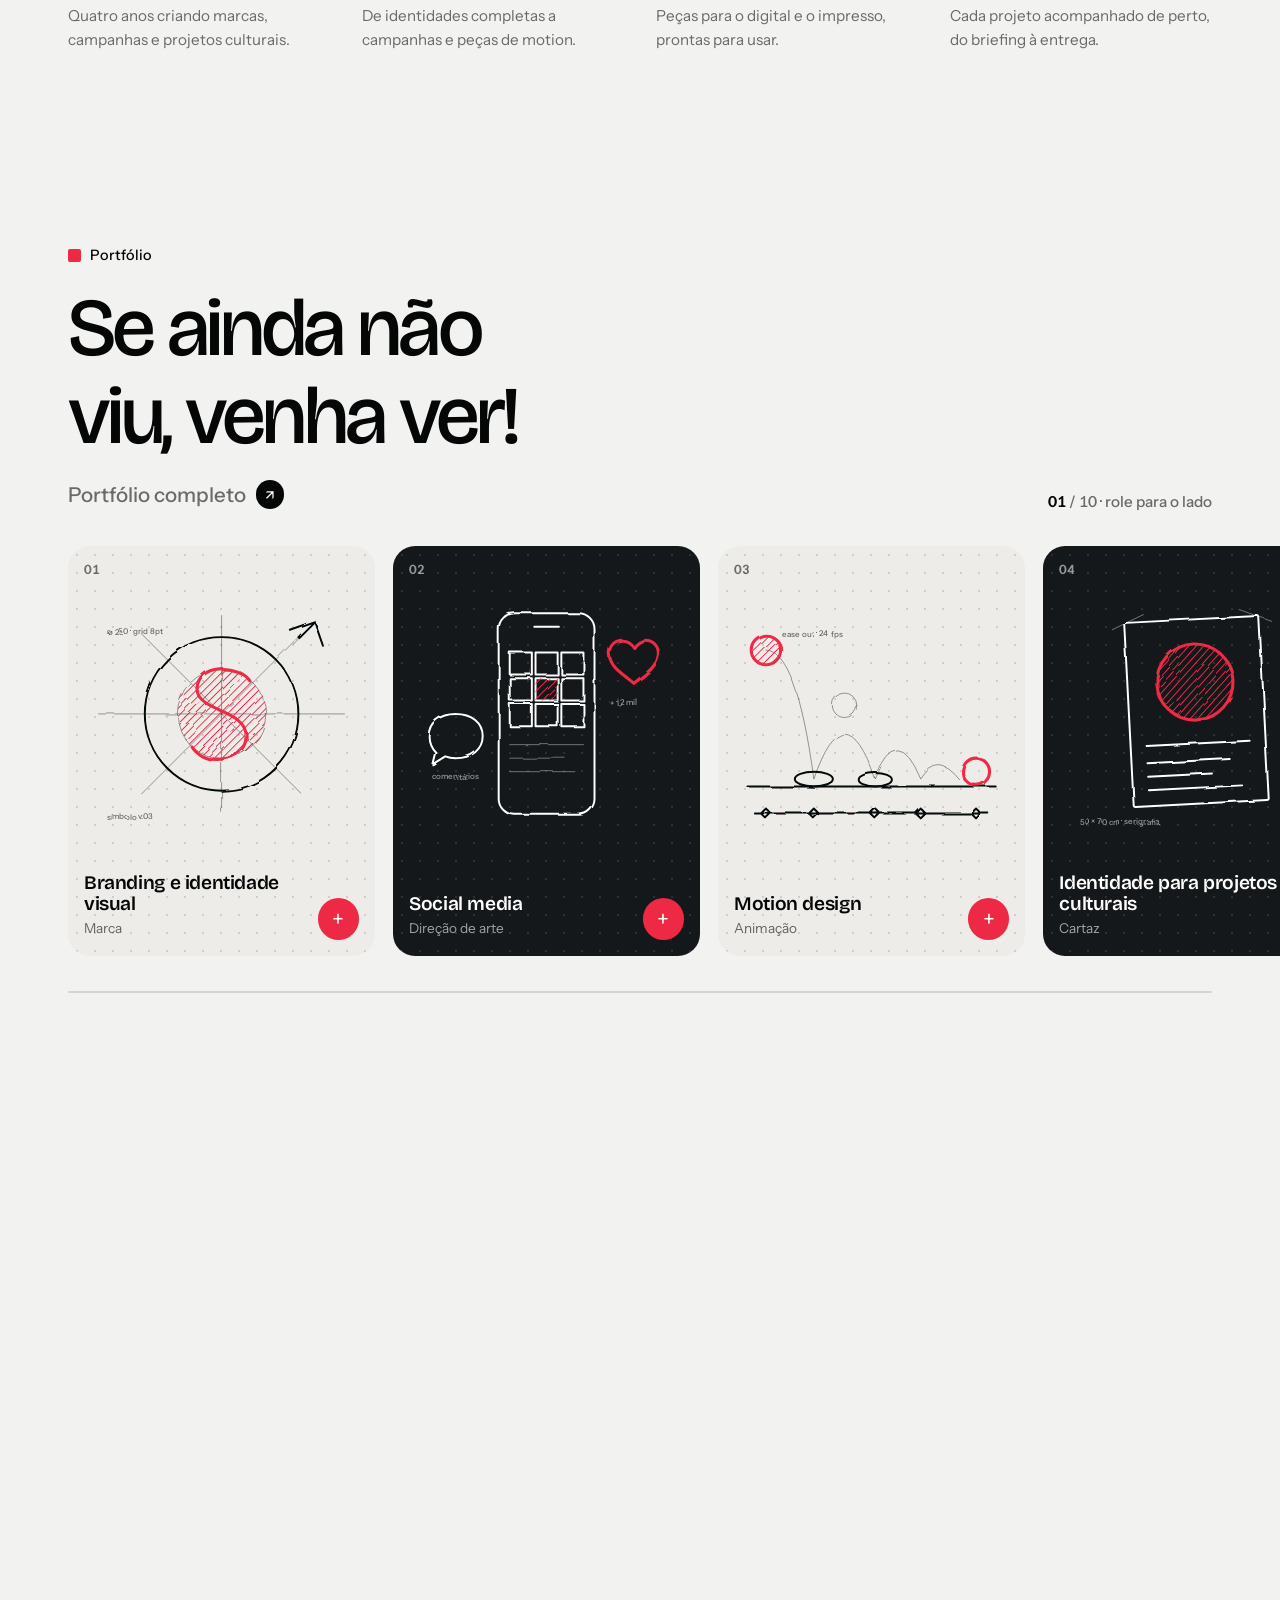
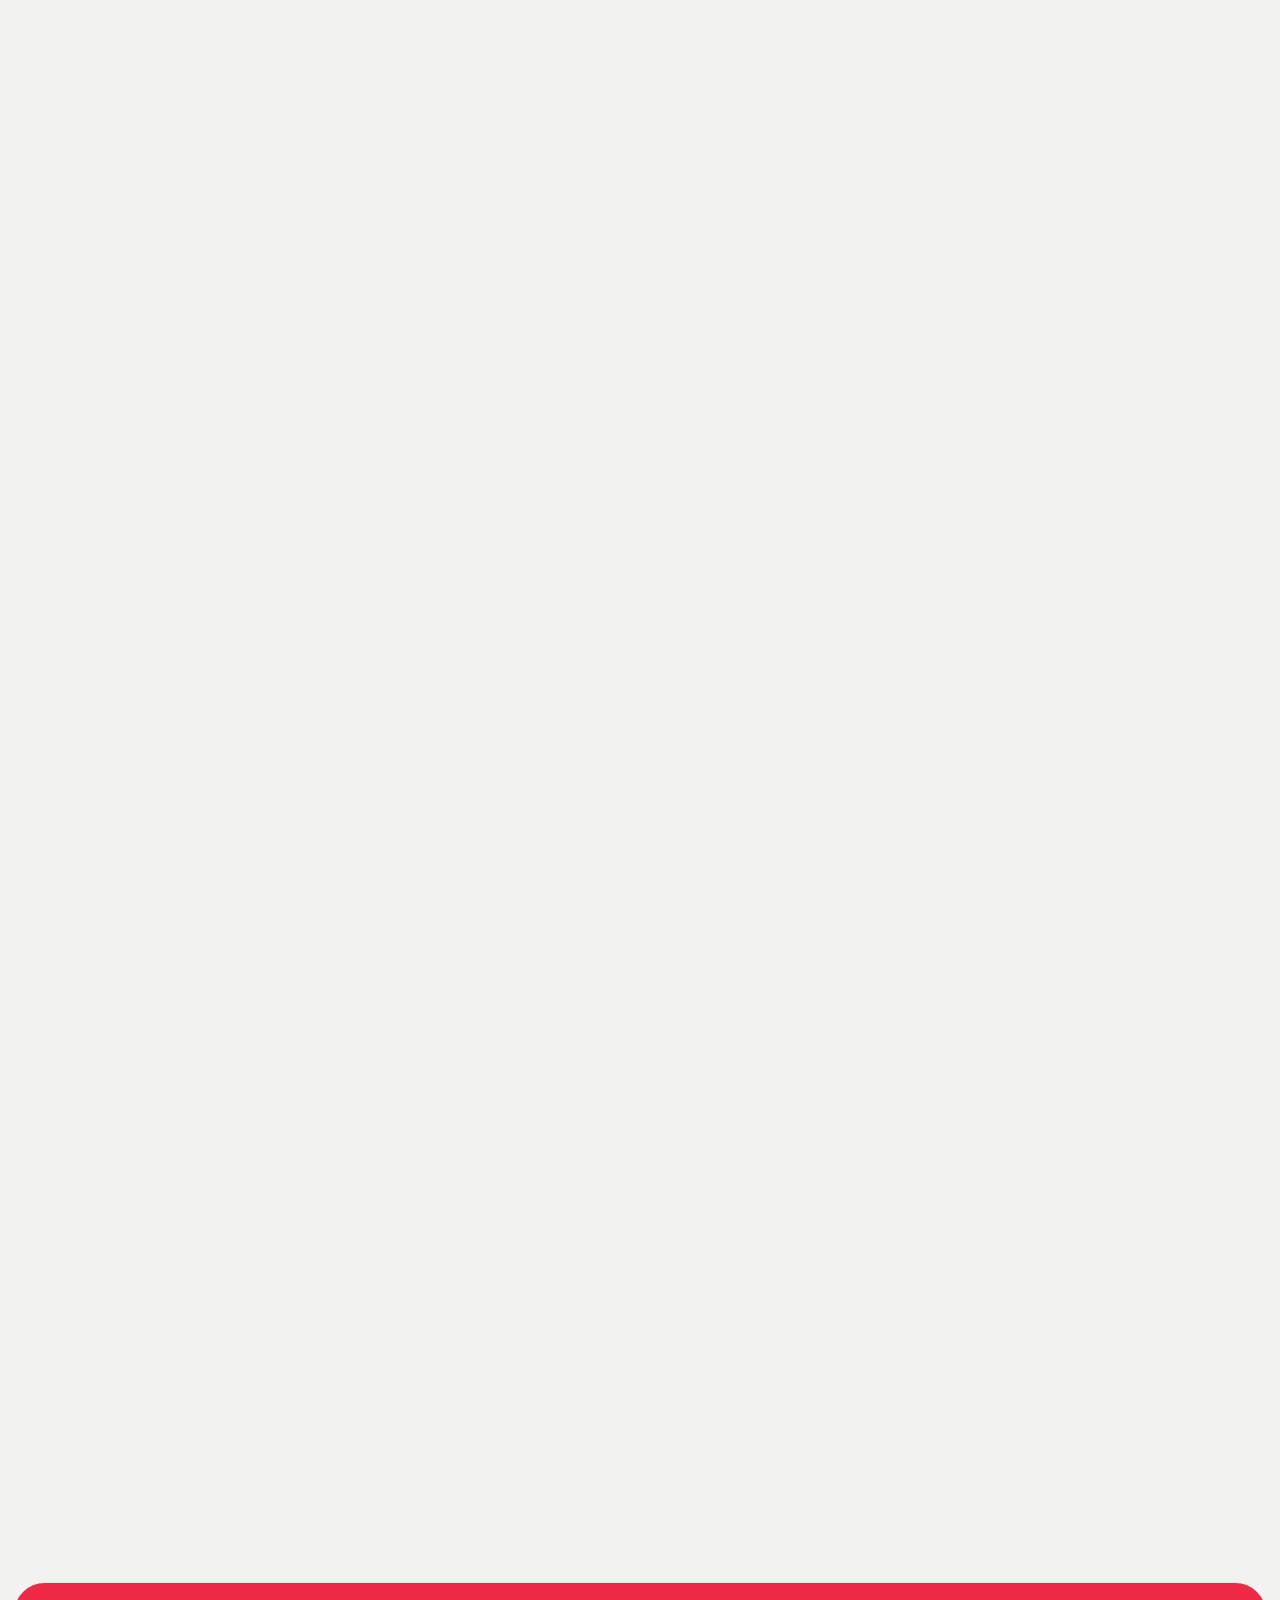
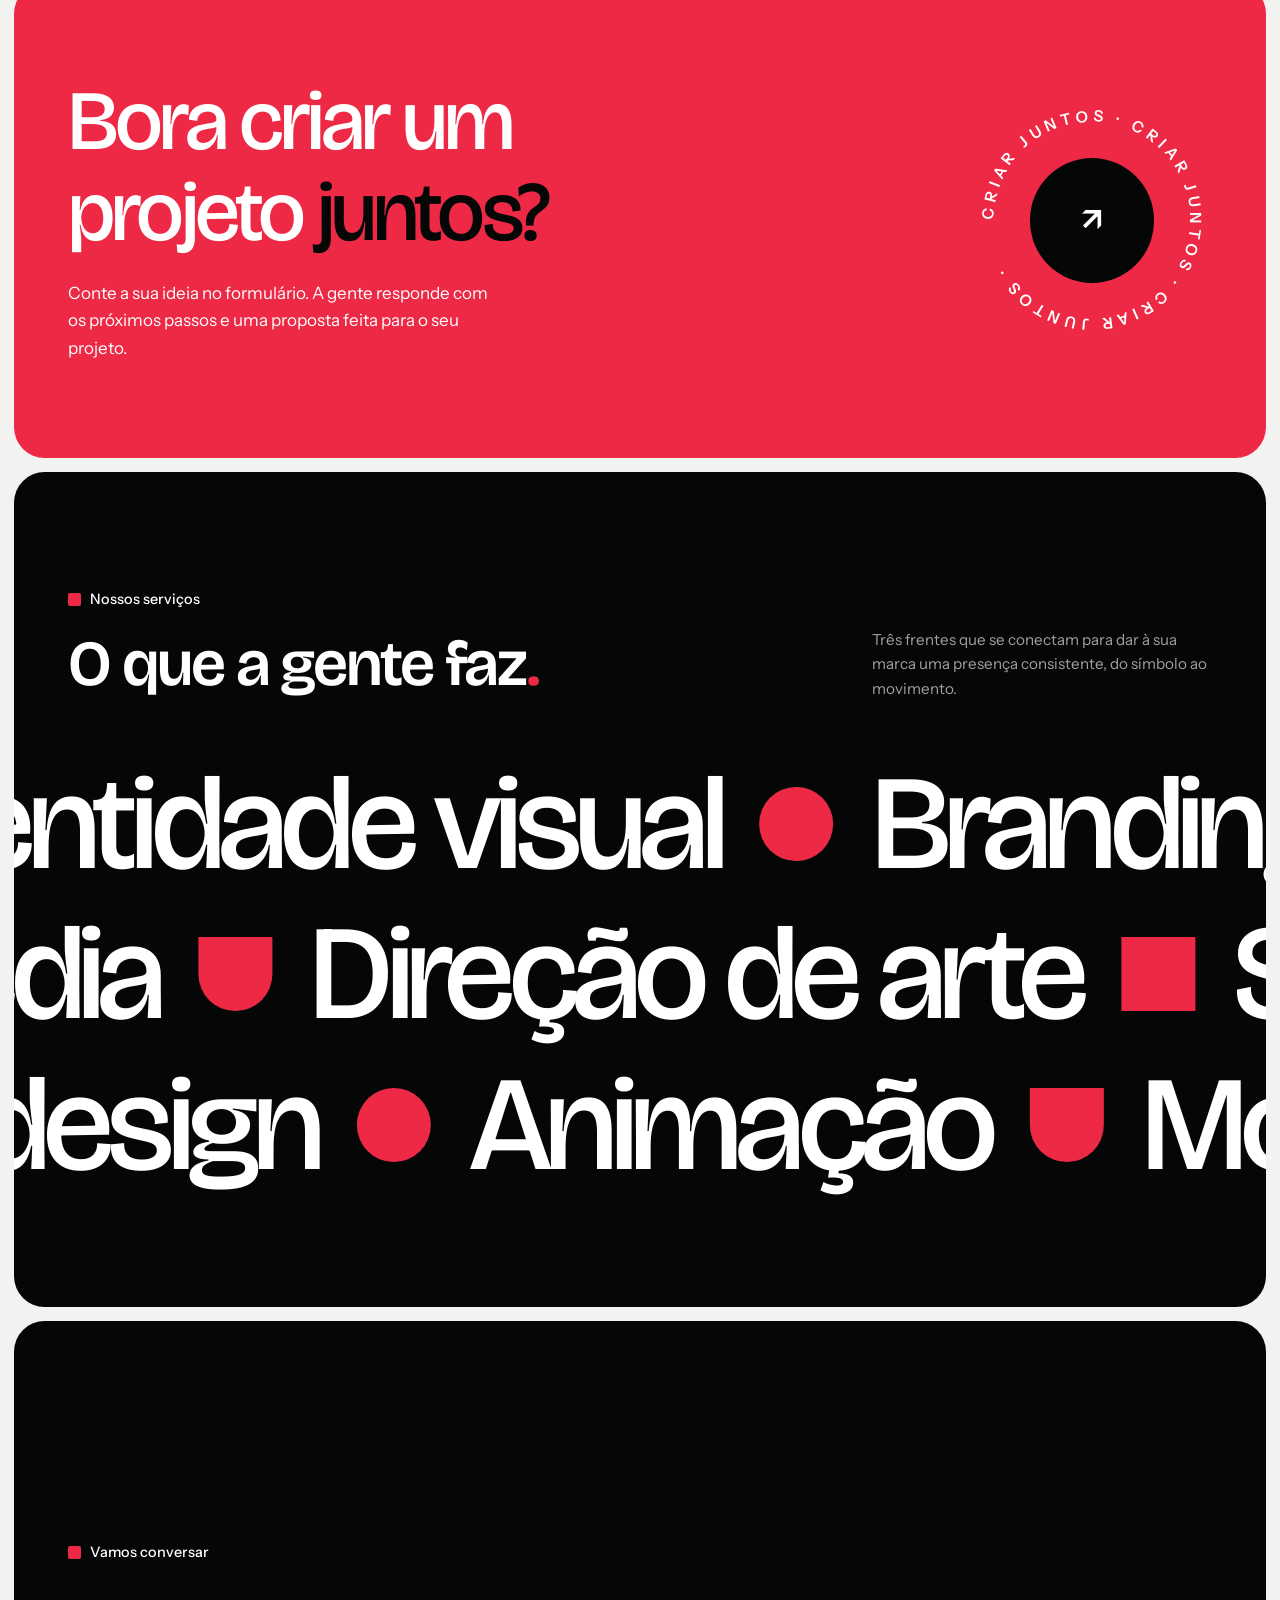
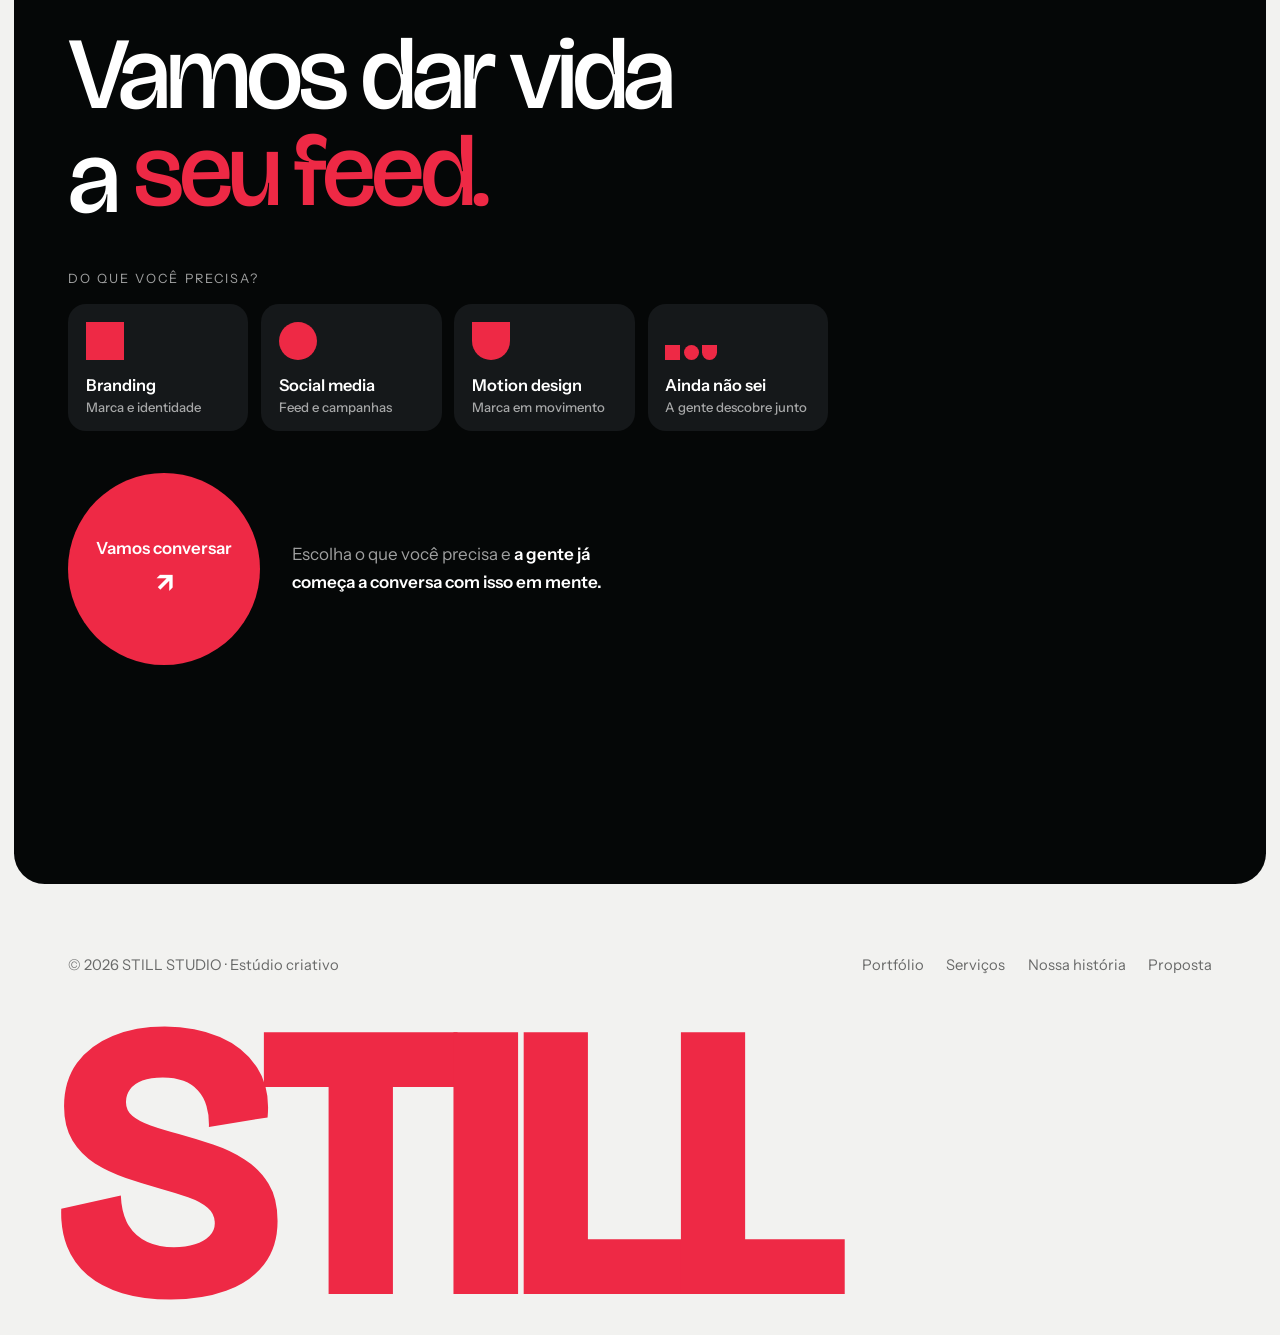
==== commit 7139e05c: "Serviços: linha de motion com "Animação" para não repetir a mesma palavra Co-Authored-By: Claude Opu" ====
--- a/index.html
+++ b/index.html
@@ -440,7 +440,7 @@
   <div class="rows" aria-label="Serviços">
     <div class="row" data-dir="-1"><a href="/proposta?servico=branding">Branding</a><i class="sh" aria-hidden="true"></i><a class="o" href="/proposta?servico=branding">Identidade visual</a><i class="sh c" aria-hidden="true"></i></div>
     <div class="row" data-dir="1"><a class="o" href="/proposta?servico=social">Social media</a><i class="sh u" aria-hidden="true"></i><a href="/proposta?servico=social">Direção de arte</a><i class="sh" aria-hidden="true"></i></div>
-    <div class="row" data-dir="-1"><a href="/proposta?servico=motion">Motion design</a><i class="sh c" aria-hidden="true"></i></div>
+    <div class="row" data-dir="-1"><a href="/proposta?servico=motion">Motion design</a><i class="sh c" aria-hidden="true"></i><a href="/proposta?servico=motion">Animação</a><i class="sh u" aria-hidden="true"></i></div>
   </div>
 </section>
 
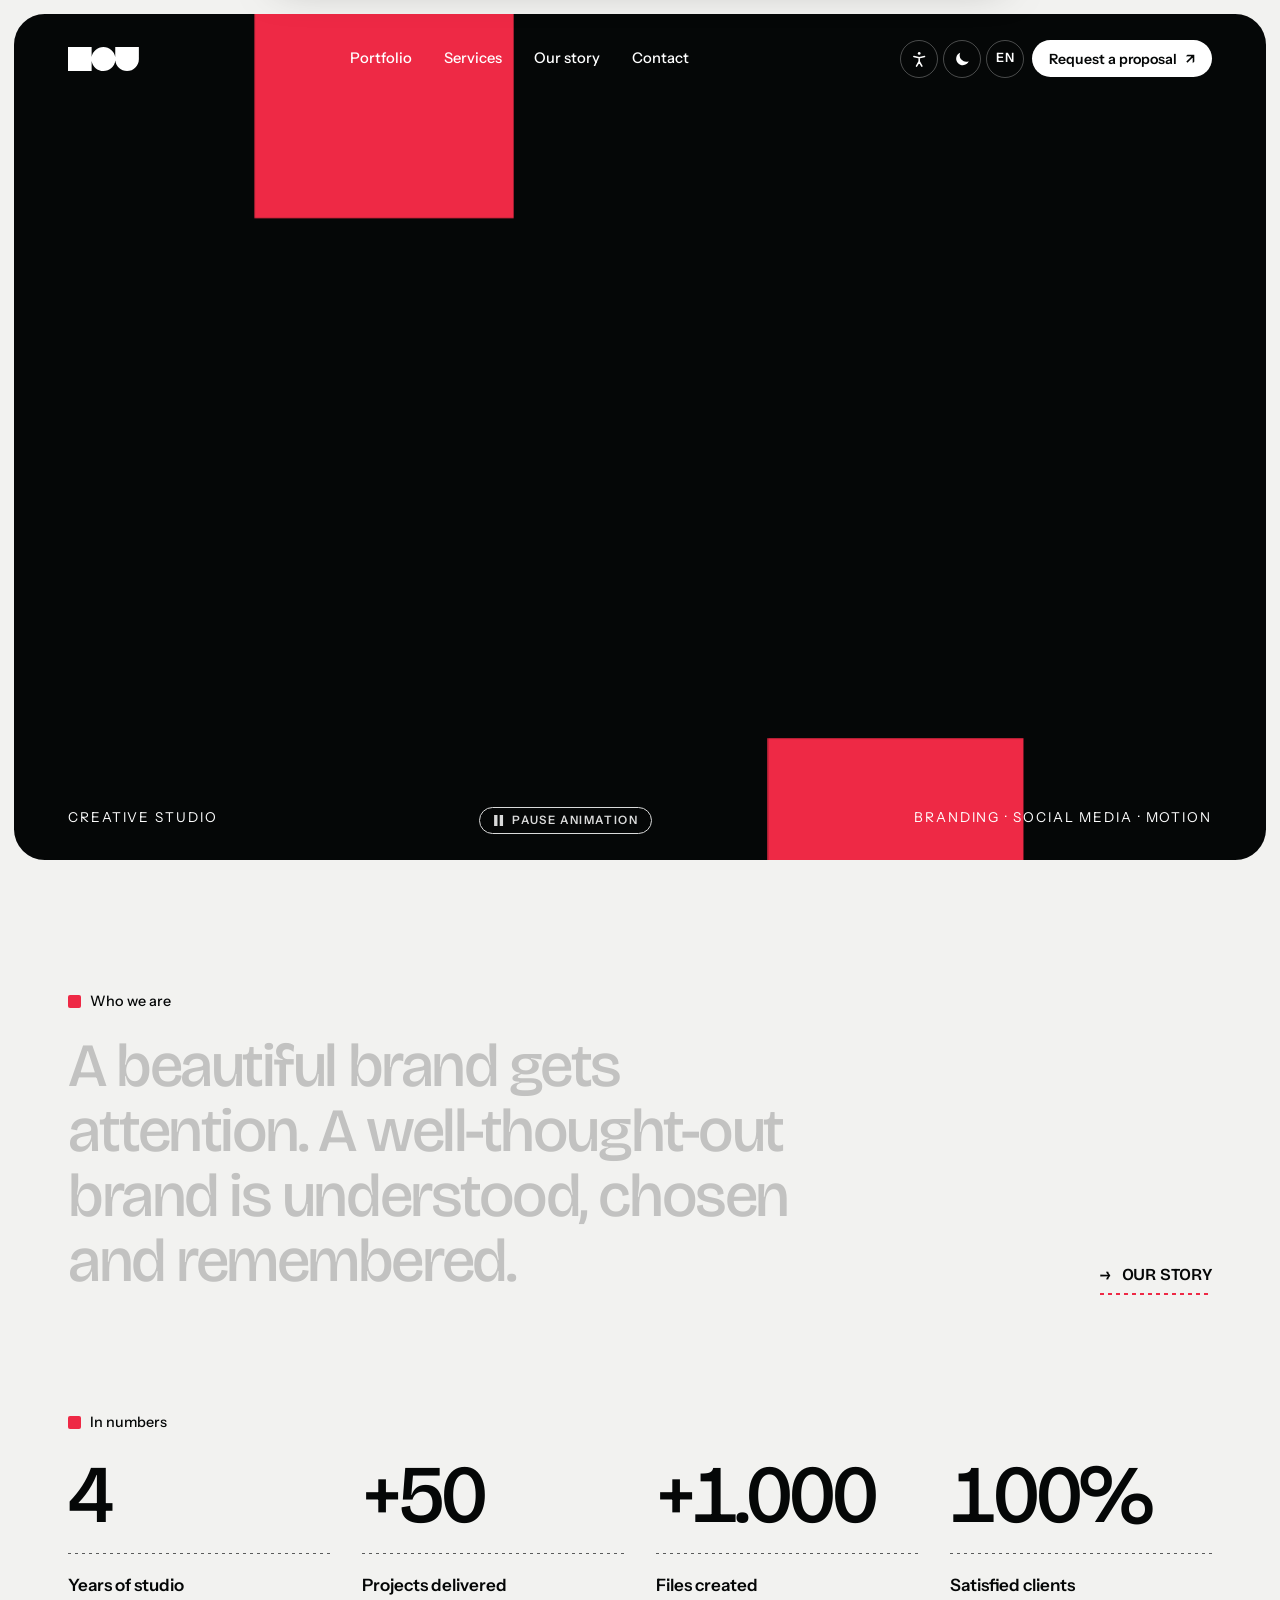
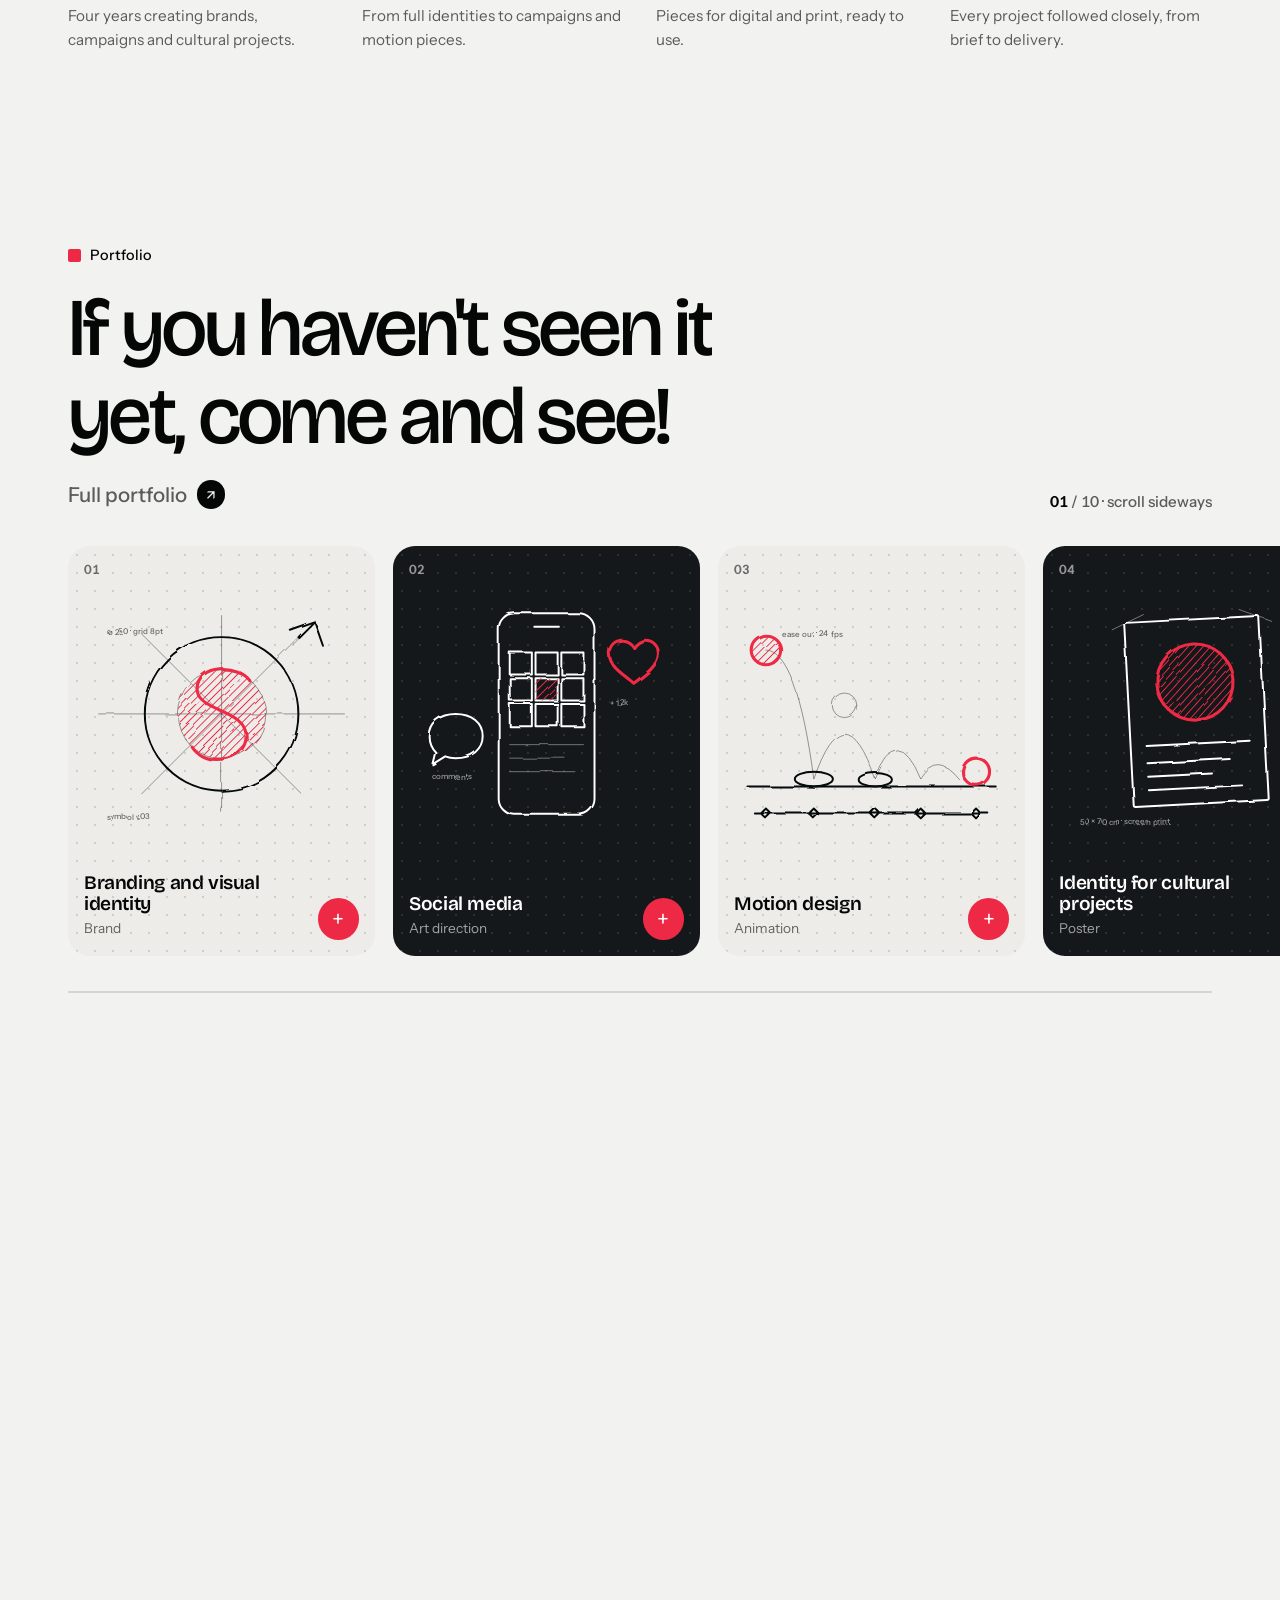
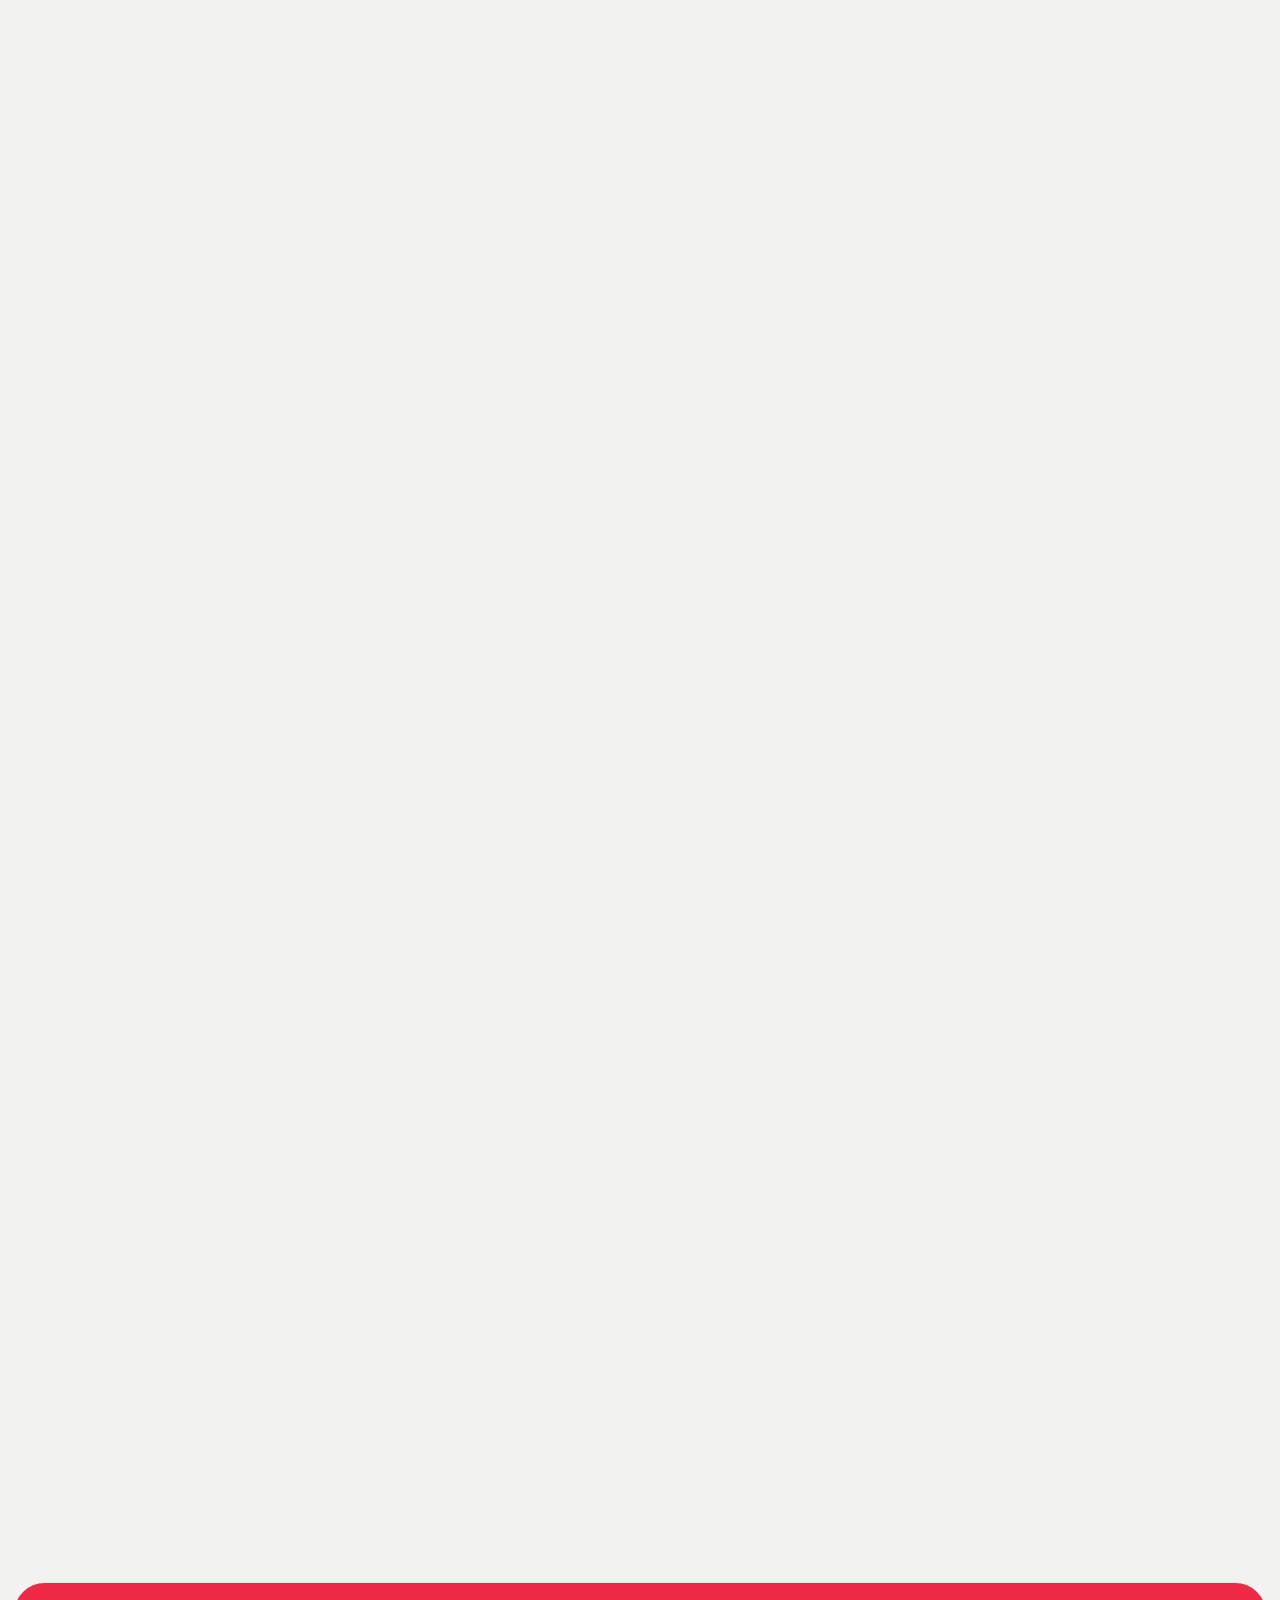
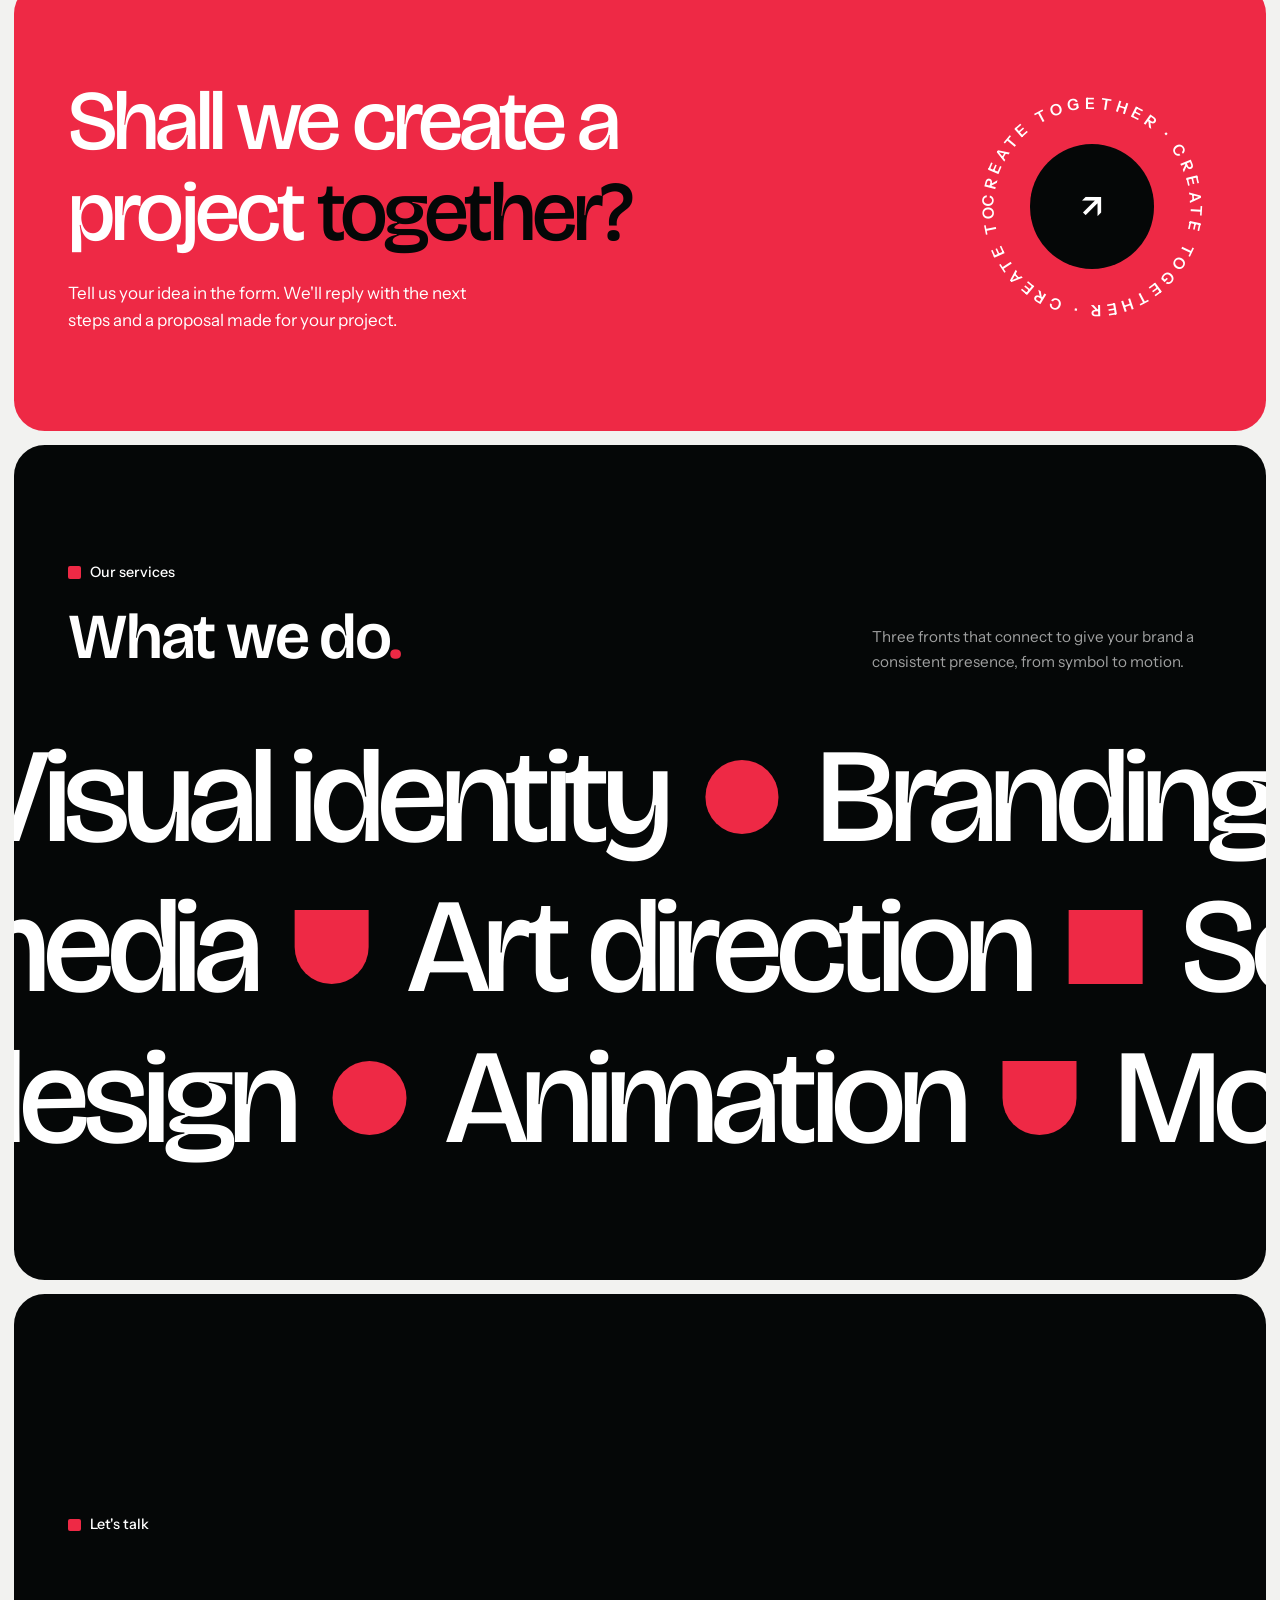
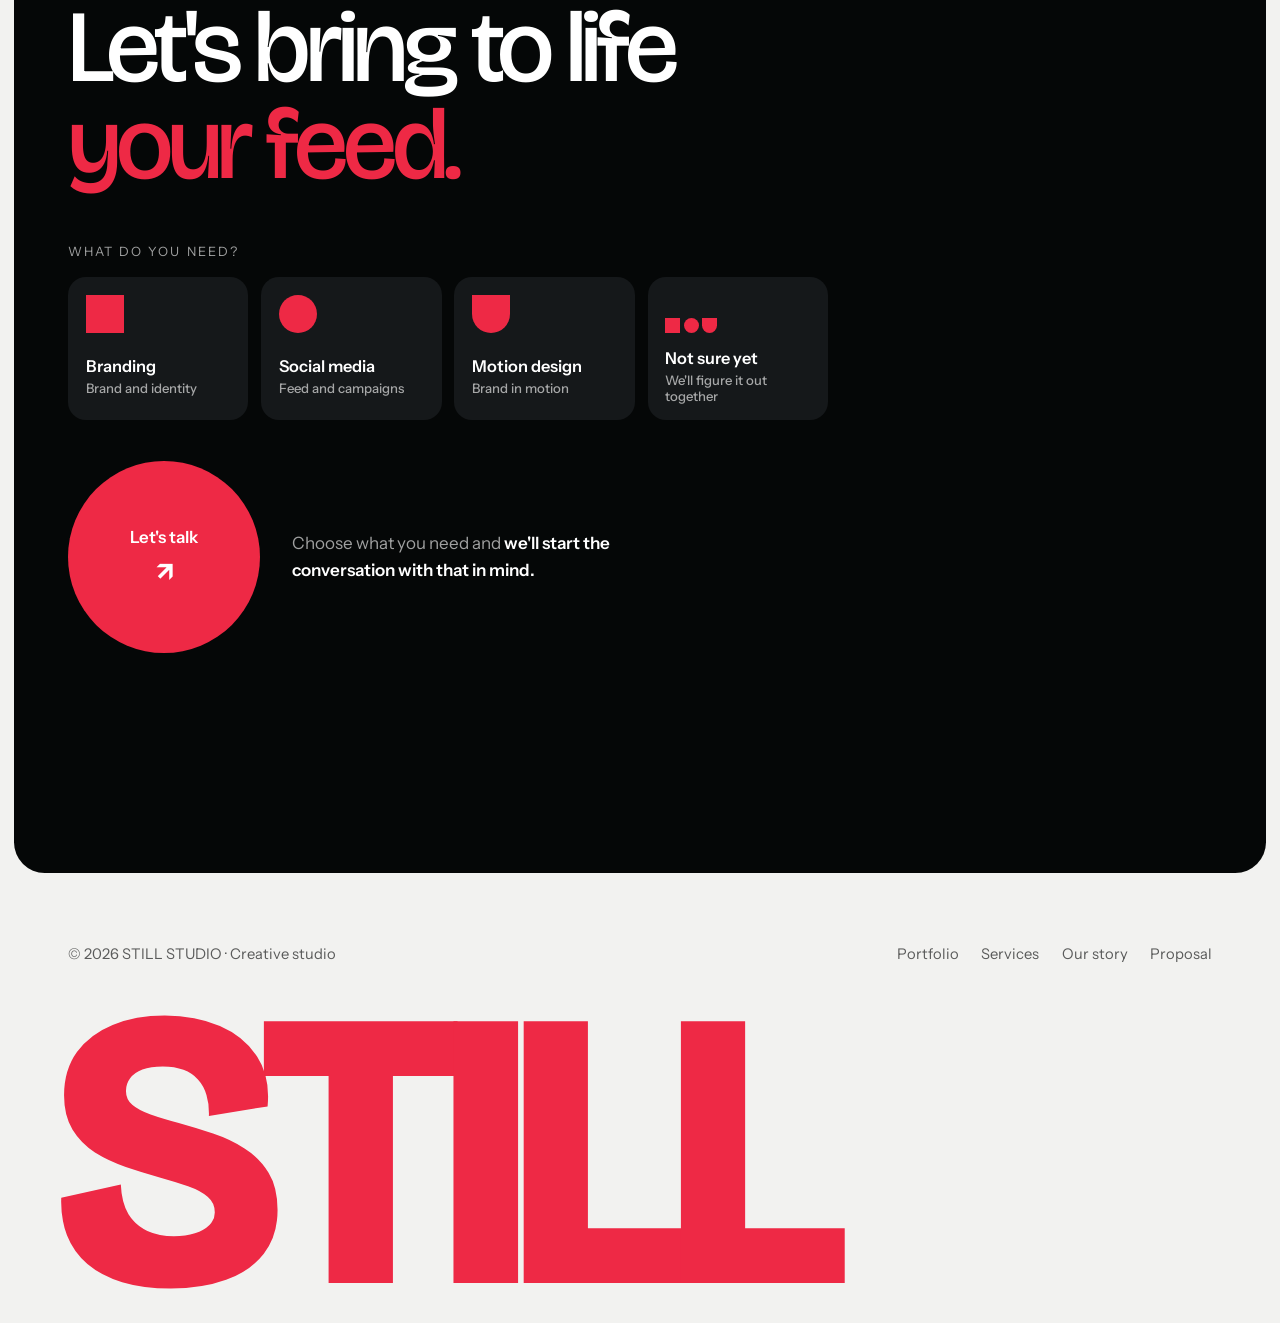
==== commit 01dd48b0: "Acessibilidade, modo claro/escuro e escolha de idioma (PT, EN, ES) - assets/site.js e site.css compa" ====
--- a/index.html
+++ b/index.html
@@ -12,18 +12,23 @@
 <meta name="description" content="Branding e identidade visual, social media e motion design. A STILL STUDIO conecta estratégia, criatividade e design.">
 <link rel="preconnect" href="https://fonts.googleapis.com"><link rel="preconnect" href="https://fonts.gstatic.com" crossorigin>
 <link href="https://fonts.googleapis.com/css2?family=Bricolage+Grotesque:opsz,wght@12..96,400;12..96,500;12..96,600;12..96,800&family=Instrument+Sans:wght@400;500;600&display=swap" rel="stylesheet">
-<script>document.documentElement.className+=" js"</script>
+<script>(function(d){try{var s=localStorage;["theme","fs","motion","links"].forEach(function(k){var v=s.getItem("still-"+k);if(v)d.setAttribute("data-"+k,v)})}catch(e){}d.className+=" js"})(document.documentElement)</script>
+<link rel="stylesheet" href="/assets/site.css">
 <style>
 /* Layout: página clara com cartões escuros arredondados; a abertura é só o logo (quadrado, círculo e U)
    brincando com as três cores da marca: vermelho, preto e branco. */
 :root{
- --bg:#F2F2F0;--surface:#FFFFFF;--ink:#050707;--muted:rgba(5,7,7,.58);--line:rgba(5,7,7,.12);
+ --bg:#F2F2F0;--surface:#FFFFFF;--ink:#050707;--muted:rgba(5,7,7,.64);--line:rgba(5,7,7,.12);--dim:rgba(5,7,7,.2);--bar:rgba(242,242,240,.88);
+ --light:#F2F2F0;--black:#050707;--paper-ink:#050707;
  --dark:#050707;--dark-2:#15181A;--on-dark:#FFFFFF;--muted-d:rgba(255,255,255,.62);--line-d:rgba(255,255,255,.14);
  --accent:#EE2945;--paper:#EEECE8;
  --d:"Bricolage Grotesque","Arial Black",system-ui,sans-serif;--b:"Instrument Sans",system-ui,-apple-system,"Segoe UI",sans-serif;
  --ease:cubic-bezier(.2,.8,.2,1);--spring:cubic-bezier(.34,1.56,.64,1);
  --hd:-1.8s;--gut:clamp(8px,1.1vw,14px);--rad:clamp(20px,2.4vw,32px);
  color-scheme:light;box-sizing:border-box;padding-top:env(safe-area-inset-top,0px);padding-bottom:env(safe-area-inset-bottom,0px)}
+/* modo escuro: segue o sistema, ou a escolha salva no botão do menu */
+@media (prefers-color-scheme:dark){:root:not([data-theme="light"]){--bg:#0B0D0E;--surface:#16191B;--ink:#F2F2F0;--muted:rgba(242,242,240,.66);--line:rgba(242,242,240,.14);--dim:rgba(242,242,240,.2);--bar:rgba(11,13,14,.88);--dark:#16191B;--dark-2:#202427;color-scheme:dark}}
+:root[data-theme="dark"]{--bg:#0B0D0E;--surface:#16191B;--ink:#F2F2F0;--muted:rgba(242,242,240,.66);--line:rgba(242,242,240,.14);--dim:rgba(242,242,240,.2);--bar:rgba(11,13,14,.88);--dark:#16191B;--dark-2:#202427;color-scheme:dark}
 *,*::before,*::after{box-sizing:border-box}
 html{overflow-x:clip;scroll-behavior:smooth;scroll-padding-top:5.5rem}
 body{margin:0;background:var(--bg);color:var(--ink);font:400 1.0625rem/1.6 var(--b);-webkit-font-smoothing:antialiased;overflow-x:clip}
@@ -36,7 +41,7 @@
 .dot{color:var(--accent)}
 .tag{display:inline-flex;align-items:center;gap:.55rem;font-size:.9rem;font-weight:500;margin-bottom:1.3rem}
 .tag::before{content:"";width:.8rem;height:.8rem;border-radius:2px;background:var(--accent)}
-.btn{display:inline-flex;align-items:center;justify-content:center;gap:.5rem;white-space:nowrap;font:600 .95rem var(--b);padding:.85rem 1.4rem;border-radius:999px;text-decoration:none;border:0;cursor:pointer;background:var(--on-dark);color:var(--ink);transition:transform .3s var(--spring),box-shadow .3s,background .3s}
+.btn{display:inline-flex;align-items:center;justify-content:center;gap:.5rem;white-space:nowrap;font:600 .95rem var(--b);padding:.85rem 1.4rem;border-radius:999px;text-decoration:none;border:0;cursor:pointer;background:var(--on-dark);color:var(--black);transition:transform .3s var(--spring),box-shadow .3s,background .3s}
 .btn:hover{transform:translateY(-2px);box-shadow:0 12px 26px -12px rgba(0,0,0,.5)}
 .btn.red{background:var(--accent);color:var(--on-dark)}
 .btn .ar{display:inline-block;transition:transform .3s var(--spring)}.btn:hover .ar{transform:translate(2px,-2px)}
@@ -61,7 +66,7 @@
 .hero{margin:var(--gut);border-radius:var(--rad);overflow:hidden;position:relative;isolation:isolate;height:min(94svh,940px);min-height:520px;padding:0;color:var(--on-dark);background:var(--dark)}
 .hero .lay{position:absolute;inset:0;clip-path:circle(0% at 50% 52%)}
 .hero .l-red{background:var(--accent);animation:lRed 12s infinite;animation-delay:var(--hd)}
-.hero .l-lt{background:var(--bg);animation:lLt 12s infinite;animation-delay:var(--hd)}
+.hero .l-lt{background:var(--light);animation:lLt 12s infinite;animation-delay:var(--hd)}
 .hero .l-dk{background:var(--dark);animation:lDk 12s infinite;animation-delay:var(--hd)}
 @keyframes lRed{0%,30%{clip-path:circle(0% at 50% 52%)}38%,99.5%{clip-path:circle(150% at 50% 52%)}100%{clip-path:circle(0% at 50% 52%)}}
 @keyframes lLt{0%,55%{clip-path:circle(0% at 50% 52%)}63%,99.5%{clip-path:circle(150% at 50% 52%)}100%{clip-path:circle(0% at 50% 52%)}}
@@ -120,13 +125,22 @@
  94%{transform:none;animation-timing-function:cubic-bezier(.6,-.4,.7,.4)}
  100%{transform:translateY(160%)}}
 .hero .cap{position:absolute;z-index:3;left:0;right:0;bottom:0;display:flex;justify-content:space-between;gap:1rem;padding-block:clamp(1rem,2.4vw,1.6rem);font-size:.85rem;letter-spacing:.14em;text-transform:uppercase;color:#fff;animation:navc 12s infinite;animation-delay:var(--hd)}
-@media(max-width:600px){.hero .cap span:last-child{display:none}}
+@media(max-width:600px){.hero .cap>span:last-child{display:none}}
+.hp{display:inline-flex;align-items:center;gap:.5rem;background:transparent;border:1.5px solid currentColor;border-radius:999px;color:inherit;font:600 .72rem/1 var(--b);letter-spacing:.14em;text-transform:uppercase;padding:.45rem .8rem;cursor:pointer;opacity:.85}
+.hp:hover{opacity:1}.hp svg{width:.7rem;height:.7rem;fill:currentColor}.hp .pl{display:none}.hero.paused .hp .pa{display:none}.hero.paused .hp .pl{display:block}
+.hero.paused,.hero.paused *{animation-play-state:paused!important}
+.hr{display:flex;align-items:center;gap:.5rem}
+.hp{white-space:nowrap}
+@media(max-width:600px){.hp span{position:absolute;width:1px;height:1px;overflow:hidden;clip:rect(0 0 0 0)}.hp{padding:.55rem}}
+@media(max-width:560px){.fnav .btn .tx{display:none}.fnav .btn{padding:.6rem .8rem}.fnav .lo{margin-right:.3rem}}
+@media(max-width:520px){.hnav .btn{display:none}}
 
 /* ===== quem somos ===== */
+.who:focus{outline:none}
 .who .w{display:grid;gap:2rem;align-items:end}
 @media(min-width:900px){.who .w{grid-template-columns:1fr auto;gap:4rem}}
 .who p.big-t{font:500 clamp(2rem,4.8vw,4.1rem)/1.06 var(--d);letter-spacing:-.04em;max-width:21ch}
-.js .who .wo{color:rgba(5,7,7,.2);transition:color .35s}
+.js .who .wo{color:var(--dim);transition:color .35s}
 .js .who .wo.lit{color:var(--ink)}
 .js .who .wo.hl.lit{color:var(--accent)}
 .more{display:inline-flex;align-items:center;gap:.7rem;font:600 1.05rem var(--d);letter-spacing:-.01em;text-transform:uppercase;text-decoration:none;padding-bottom:.6rem;background:linear-gradient(90deg,var(--accent) 50%,transparent 0) 0 100%/8px 1.5px repeat-x;white-space:nowrap}
@@ -147,12 +161,12 @@
 .hs-h{display:flex;justify-content:space-between;align-items:end;gap:1rem 2rem;flex-wrap:wrap}
 .hs-h h2{font-size:clamp(2.4rem,6.4vw,5.6rem);font-weight:500;letter-spacing:-.045em;max-width:14ch}
 .hs-h .sub{display:inline-flex;align-items:center;gap:.6rem;margin-top:1rem;font:500 clamp(1.05rem,1.6vw,1.3rem) var(--b);color:var(--muted);text-decoration:none}
-.hs-h .sub i{font-style:normal;display:grid;place-items:center;width:1.8rem;height:1.8rem;border-radius:50%;background:var(--ink);color:var(--on-dark);font-size:.85rem;transition:transform .4s var(--spring)}
+.hs-h .sub i{font-style:normal;display:grid;place-items:center;width:1.8rem;height:1.8rem;border-radius:50%;background:var(--ink);color:var(--bg);font-size:.85rem;transition:transform .4s var(--spring)}
 .hs-h .sub:hover{color:var(--ink)}.hs-h .sub:hover i{transform:rotate(-45deg)}
 .count{font:500 .95rem var(--b);color:var(--muted);font-variant-numeric:tabular-nums}.count b{color:var(--ink);font-weight:600}
 .track{display:flex;gap:clamp(.8rem,1.4vw,1.2rem);padding-left:max(clamp(1.25rem,4vw,3rem),calc((100vw - 1240px)/2 + 3rem));width:max-content;will-change:transform}
 .pc{margin:0;flex:none;width:clamp(240px,24vw,360px)}
-.front{position:relative;display:block;width:100%;aspect-ratio:3/4;max-height:58svh;border-radius:22px;overflow:hidden;padding:0;border:0;cursor:pointer;text-align:left;font:inherit;color:var(--ink);
+.front{position:relative;display:block;width:100%;aspect-ratio:3/4;max-height:58svh;border-radius:22px;overflow:hidden;padding:0;border:0;cursor:pointer;text-align:left;font:inherit;color:var(--paper-ink);
  background:radial-gradient(circle,rgba(5,7,7,.13) 1px,transparent 1.2px) 0 0/18px 18px,var(--paper)}
 .pc.dk .front{color:var(--on-dark);background:radial-gradient(circle,rgba(255,255,255,.1) 1px,transparent 1.2px) 0 0/18px 18px,var(--dark-2)}
 .front svg{position:absolute;inset:0 0 18% 0;width:100%;height:82%;transition:transform .8s var(--spring)}
@@ -171,13 +185,14 @@
 .together .w{display:grid;gap:2rem;align-items:center;padding-block:clamp(3.5rem,8vw,6rem)}
 @media(min-width:860px){.together .w{grid-template-columns:1fr auto;gap:4rem}}
 .together h2{font-size:clamp(2.6rem,6.6vw,6rem);font-weight:500;letter-spacing:-.045em;max-width:13ch}
-.together h2 em{font-style:normal;color:var(--ink)}
+.together h2 em{font-style:normal;color:var(--black)}
+.together :focus-visible{outline-color:#fff}
 .together p{margin-top:1.2rem;max-width:40ch;opacity:.85}
 .ring{position:relative;display:grid;place-items:center;width:clamp(11rem,20vw,15rem);aspect-ratio:1;text-decoration:none;color:var(--on-dark);justify-self:start}
 .ring svg{position:absolute;inset:0;width:100%;height:100%;animation:spin 16s linear infinite}
 .ring text{font:600 13px var(--b);letter-spacing:.32em;text-transform:uppercase;fill:currentColor}
-.ring span{display:grid;place-items:center;width:52%;aspect-ratio:1;border-radius:50%;background:var(--ink);font:600 2rem/1 var(--b);transition:transform .5s var(--spring),background .3s}
-.ring:hover span{transform:scale(1.12) rotate(-45deg);background:var(--on-dark);color:var(--ink)}
+.ring span{display:grid;place-items:center;width:52%;aspect-ratio:1;border-radius:50%;background:var(--black);font:600 2rem/1 var(--b);transition:transform .5s var(--spring),background .3s}
+.ring:hover span{transform:scale(1.12) rotate(-45deg);background:var(--on-dark);color:var(--black)}
 @keyframes spin{to{transform:rotate(360deg)}}
 
 /* ===== serviços: palavras grandes andando para o lado ===== */
@@ -229,7 +244,7 @@
 .opt[aria-pressed=true] small{color:rgba(255,255,255,.85)}
 .go{display:flex;flex-wrap:wrap;align-items:center;gap:1.4rem 2rem}
 .mag{position:relative;display:grid;place-items:center;align-content:center;gap:.4rem;width:clamp(9rem,15vw,12rem);aspect-ratio:1;border-radius:50%;background:var(--accent);color:var(--on-dark);text-decoration:none;text-align:center;font:600 1.05rem/1.2 var(--b);padding:1rem;transform:translate(var(--bx,0px),var(--by,0px));transition:transform .35s var(--ease),background .3s;box-shadow:0 0 0 0 rgba(238,41,69,.5);animation:beat 2.4s ease-in-out infinite}
-.mag:hover{background:var(--on-dark);color:var(--ink);animation:none}
+.mag:hover{background:var(--on-dark);color:var(--black);animation:none}
 .mag b{display:block;font-size:1.6rem;margin-top:.2rem}
 @keyframes beat{0%{box-shadow:0 0 0 0 rgba(238,41,69,.55)}70%{box-shadow:0 0 0 28px rgba(238,41,69,0)}100%{box-shadow:0 0 0 0 rgba(238,41,69,0)}}
 .go p{color:var(--muted-d);max-width:30ch}
@@ -256,7 +271,7 @@
 .case{position:fixed;inset:0;z-index:50;background:var(--bg);overflow-y:auto;overscroll-behavior:contain;
  clip-path:inset(var(--ct,40%) var(--cr,40%) var(--cb,40%) var(--cl,40%) round 22px);transition:clip-path .75s cubic-bezier(.7,0,.2,1)}
 .case.full{clip-path:inset(0 0 0 0 round 0px)}
-.case-bar{position:sticky;top:0;z-index:2;background:rgba(242,242,240,.88);backdrop-filter:blur(12px);-webkit-backdrop-filter:blur(12px);border-bottom:1px solid var(--line);padding-top:env(safe-area-inset-top,0px)}
+.case-bar{position:sticky;top:0;z-index:2;background:var(--bar);backdrop-filter:blur(12px);-webkit-backdrop-filter:blur(12px);border-bottom:1px solid var(--line);padding-top:env(safe-area-inset-top,0px)}
 .case-bar .w{display:flex;align-items:center;justify-content:space-between;gap:1rem;min-height:4.4rem}
 .case-bar .cat{font-size:.78rem;font-weight:600;letter-spacing:.14em;text-transform:uppercase;color:var(--muted)}
 .case-bar .cat b{color:var(--accent);font-weight:600}
@@ -264,7 +279,7 @@
 .cx:hover{border-color:var(--accent)}.cx i{font-style:normal;font-size:1.2rem;line-height:1;transition:transform .35s var(--spring)}.cx:hover i{transform:rotate(90deg)}
 .case-hero{display:grid;gap:clamp(1.5rem,4vw,3.5rem);padding-block:clamp(2rem,5vw,4rem);align-items:center}
 @media(min-width:900px){.case-hero{grid-template-columns:1.1fr .9fr}}
-.paper{color:var(--ink);border-radius:22px;overflow:hidden;background:radial-gradient(circle,rgba(12,16,20,.13) 1px,transparent 1.2px) 0 0/18px 18px,var(--paper);box-shadow:inset 0 0 0 1px rgba(12,16,20,.08)}
+.paper{color:var(--paper-ink);border-radius:22px;overflow:hidden;background:radial-gradient(circle,rgba(12,16,20,.13) 1px,transparent 1.2px) 0 0/18px 18px,var(--paper);box-shadow:inset 0 0 0 1px rgba(12,16,20,.08)}
 .paper svg{display:block;width:100%;height:auto}
 .case h2{font-size:clamp(2.2rem,5.4vw,4.2rem);text-wrap:balance}
 .case .intro{color:var(--muted);font-size:clamp(1.05rem,1.8vw,1.25rem);margin-top:1.2rem;max-width:42ch}
@@ -309,6 +324,7 @@
 </style>
 </head>
 <body>
+<a class="skip" href="#quem-somos">Pular para o conteúdo</a>
 <div class="prog" aria-hidden="true"></div>
 
 <svg width="0" height="0" style="position:absolute" aria-hidden="true"><defs>
@@ -317,13 +333,13 @@
 <pattern id="hatch" width="9" height="9" patternUnits="userSpaceOnUse" patternTransform="rotate(45)"><line x1="0" y1="0" x2="0" y2="9" stroke="#EE2945" stroke-width="3"/></pattern>
 </defs></svg>
 
-<div class="fnav" id="fnav"><a class="lo" href="#topo" aria-label="STILL STUDIO, início"><svg class="mk" viewBox="0 0 996.64 337.44" aria-hidden="true"><use href="#still"/></svg></a><nav aria-label="Seções"><a href="#portfolio">Portfólio</a><a href="#servicos">Serviços</a><a href="/historia/">Nossa história</a><a href="#contato">Contato</a></nav><a class="btn red" href="/proposta">Solicitar proposta <span class="ar">↗</span></a></div>
+<div class="fnav" id="fnav"><a class="lo" href="#topo" aria-label="STILL STUDIO, início"><svg class="mk" viewBox="0 0 996.64 337.44" aria-hidden="true"><use href="#still"/></svg></a><nav aria-label="Seções"><a href="#portfolio">Portfólio</a><a href="#servicos">Serviços</a><a href="/historia/">Nossa história</a><a href="#contato">Contato</a></nav><div data-ctl></div><a class="btn red" href="/proposta" aria-label="Solicitar proposta"><span class="tx">Solicitar proposta</span> <span class="ar" aria-hidden="true">↗</span></a></div>
 
 <main id="topo">
 <header class="hero" id="hero">
   <h1 class="sr">STILL STUDIO, estúdio criativo</h1>
   <span class="lay l-red" aria-hidden="true"></span><span class="lay l-lt" aria-hidden="true"></span><span class="lay l-dk" aria-hidden="true"></span>
-  <div class="w hnav"><a class="lo" href="#topo" aria-label="STILL STUDIO, início"><svg class="mk" viewBox="0 0 996.64 337.44" aria-hidden="true"><use href="#still"/></svg></a><nav aria-label="Principal"><a href="#portfolio">Portfólio</a><a href="#servicos">Serviços</a><a href="/historia/">Nossa história</a><a href="#contato">Contato</a></nav><a class="btn" href="/proposta">Solicitar proposta <span class="ar">↗</span></a></div>
+  <div class="w hnav"><a class="lo" href="#topo" aria-label="STILL STUDIO, início"><svg class="mk" viewBox="0 0 996.64 337.44" aria-hidden="true"><use href="#still"/></svg></a><nav aria-label="Principal"><a href="#portfolio">Portfólio</a><a href="#servicos">Serviços</a><a href="/historia/">Nossa história</a><a href="#contato">Contato</a></nav><div class="hr"><div data-ctl></div><a class="btn" href="/proposta">Solicitar proposta <span class="ar">↗</span></a></div></div>
   <div class="stage" aria-hidden="true">
     <svg class="logo-anim" id="logoAnim" viewBox="-60 -60 1117 458">
       <g class="p" style="--f:-.6"><rect class="s s-sq" x="0" y=".6" width="332.3" height="336.8"/></g>
@@ -331,12 +347,12 @@
       <g class="p" style="--f:-1.2"><path class="s s-u" d="M664.4 .4H996.6V171.1A166.1 166.1 0 0 1 664.4 171.1Z"/></g>
     </svg>
   </div>
-  <div class="w cap" aria-hidden="true"><span>Estúdio criativo</span><span>Branding · Social media · Motion</span></div>
+  <div class="w cap"><span>Estúdio criativo</span><button class="hp" type="button" id="heroPause" aria-pressed="false"><svg class="pa" viewBox="0 0 10 10" aria-hidden="true"><path d="M1 0h3v10H1zM6 0h3v10H6z"/></svg><svg class="pl" viewBox="0 0 10 10" aria-hidden="true"><path d="M1 0l9 5-9 5z"/></svg><span id="heroPauseTxt">Pausar animação</span></button><span>Branding · Social media · Motion</span></div>
 </header>
 
-<section class="who" id="quem-somos"><div class="w">
+<section class="who" id="quem-somos" tabindex="-1"><div class="w">
   <div><span class="tag" data-rv>Quem somos</span>
-  <p class="big-t" id="mfText" data-hl="entendida,lembrada.">Uma marca bonita chama atenção. Uma marca bem pensada é entendida, escolhida e lembrada.</p></div>
+  <p class="big-t" id="mfText" data-hl="entendida|lembrada">Uma marca bonita chama atenção. Uma marca bem pensada é entendida, escolhida e lembrada.</p></div>
   <a class="more" href="/historia/" data-rv><i>→</i> Nossa história</a>
 </div></section>
 
@@ -470,9 +486,11 @@
   <div class="w" id="caseBody"></div>
 </div>
 
+<script src="/assets/site.js"></script>
 <script>
 (function(){
- var reduce=matchMedia("(prefers-reduced-motion:reduce)").matches,fine=matchMedia("(hover:hover) and (pointer:fine)").matches;
+ var T=(window.STILL&&window.STILL.T)||function(s){return s},TR=(window.STILL&&window.STILL.translate)||function(){};
+ var reduce=document.documentElement.getAttribute("data-motion")==="off"||matchMedia("(prefers-reduced-motion:reduce)").matches,fine=matchMedia("(hover:hover) and (pointer:fine)").matches;
  var $=function(s,c){return [].slice.call((c||document).querySelectorAll(s))};
  var clamp=function(v){return Math.min(1,Math.max(0,v))};
 
@@ -502,8 +520,8 @@
 
  /* quem somos: palavras acendem conforme a rolagem */
  var mf=document.getElementById("mfText"),mfw=[];
- var hl=(mf.dataset.hl||"").split(","),txt=mf.textContent;mf.setAttribute("aria-label",txt);mf.innerHTML="";
- txt.split(" ").forEach(function(t,i){var s=document.createElement("span");s.className="wo"+(hl.indexOf(t)>-1?" hl":"");s.textContent=t;s.setAttribute("aria-hidden","true");if(i)mf.appendChild(document.createTextNode(" "));mf.appendChild(s);mfw.push(s)});
+ var clean=function(w){return w.toLowerCase().replace(/[.,!?¡¿:;]/g,"")},hl=(mf.dataset.hl||"").split("|").map(clean),txt=mf.textContent;mf.setAttribute("aria-label",txt);mf.innerHTML="";
+ txt.split(" ").forEach(function(t,i){var s=document.createElement("span");s.className="wo"+(hl.indexOf(clean(t))>-1?" hl":"");s.textContent=t;s.setAttribute("aria-hidden","true");if(i)mf.appendChild(document.createTextNode(" "));mf.appendChild(s);mfw.push(s)});
 
  /* revelar ao entrar na tela */
  function stagger(){var g=new Map();$("[data-rv]").forEach(function(el){var p=el.parentNode,n=g.get(p)||0;g.set(p,n+1);el.style.setProperty("--dl",Math.min(n,8)*0.09+"s")})}
@@ -554,8 +572,8 @@
  var mag=document.getElementById("mag"),magTxt=document.getElementById("magTxt"),goTxt=document.getElementById("goTxt"),opts=$("#opts .opt");
  var NAMES={branding:"branding",social:"social media",motion:"motion design",outro:"o seu projeto"};
  opts.forEach(function(o){o.addEventListener("click",function(){var on=o.getAttribute("aria-pressed")!=="true";opts.forEach(function(x){x.setAttribute("aria-pressed","false")});o.setAttribute("aria-pressed",on);
-  if(on){mag.href="/proposta?servico="+o.dataset.v;magTxt.textContent="Falar sobre "+NAMES[o.dataset.v];goTxt.innerHTML="Perfeito. O formulário já abre com <b>"+NAMES[o.dataset.v]+"</b> marcado."}
-  else{mag.href="/proposta";magTxt.textContent="Vamos conversar";goTxt.innerHTML="Escolha o que você precisa e <b>a gente já começa a conversa com isso em mente.</b>"}
+  if(on){mag.href="/proposta?servico="+o.dataset.v;magTxt.textContent=T("Falar sobre")+" "+T(NAMES[o.dataset.v]);goTxt.innerHTML=T("Perfeito. O formulário já abre com")+" <b>"+T(NAMES[o.dataset.v])+"</b> "+T("marcado.")}
+  else{mag.href="/proposta";magTxt.textContent=T("Vamos conversar");goTxt.innerHTML=T("Escolha o que você precisa e")+" <b>"+T("a gente já começa a conversa com isso em mente.")+"</b>"}
   if(!reduce)mag.animate([{transform:"scale(1)"},{transform:"scale(1.12)"},{transform:"scale(1)"}],{duration:450,easing:"cubic-bezier(.34,1.56,.64,1)"})})});
  if(fine&&!reduce){var go=mag.parentNode;
   go.addEventListener("mousemove",function(e){var r=mag.getBoundingClientRect(),dx=e.clientX-(r.left+r.width/2),dy=e.clientY-(r.top+r.height/2),d=Math.hypot(dx,dy);if(d<r.width*1.1){mag.style.setProperty("--bx",dx*.3+"px");mag.style.setProperty("--by",dy*.3+"px")}else{mag.style.setProperty("--bx","0px");mag.style.setProperty("--by","0px")}});
@@ -633,6 +651,7 @@
    '<div class="story"><div'+ci()+'><h3>O desafio</h3><p>'+c.challenge+'</p></div><div'+ci()+'><h3>Como resolvemos</h3><p>'+c.approach+'</p></div></div>'+
    '<div class="gal">'+c.gal.map(function(g){return '<figure'+ci()+'>'+PAPER(g[1])+'<figcaption>'+g[0]+'</figcaption></figure>'}).join("")+'</div>'+
    '<div class="case-end"><button class="nx" type="button" data-next><small>Próximo projeto</small><b>'+CASES[(i+1)%CASES.length].title+' →</b></button><a class="btn red" href="/proposta">Quero um projeto assim <span class="ar">↗</span></a></div>';
+  TR(cbody);
   cbody.querySelector("[data-next]").addEventListener("click",function(){swap((i+1)%CASES.length)});
  }
  function setRect(i){
@@ -656,6 +675,12 @@
   setTimeout(function(){cur=i;fill(i);cs.scrollTop=0;cs.offsetWidth;cs.classList.add("in");cclose.focus({preventScroll:true})},reduce?0:350);
  }
  fronts.forEach(function(f){f.addEventListener("click",function(){open(+f.dataset.case)})});
+ /* teclado: ao focar um quadro, a página rola até a faixa mostrar esse quadro */
+ fronts.forEach(function(f,k){f.addEventListener("focus",function(){if(reduce||cur>-1)return;var top=hs.getBoundingClientRect().top+scrollY,span=hs.offsetHeight-innerHeight;scrollTo({top:top+span*(k/(fronts.length-1)),behavior:"auto"})})});
+ /* pausar/retomar a animação da abertura */
+ var hpB=document.getElementById("heroPause"),hpT=document.getElementById("heroPauseTxt");
+ hpB.addEventListener("click",function(){var p=!hero.classList.contains("paused");hero.classList.toggle("paused",p);hpB.setAttribute("aria-pressed",p);hpT.textContent=T(p?"Retomar animação":"Pausar animação")});
+ if(reduce)hpB.hidden=true;
  cclose.addEventListener("click",close);
  addEventListener("keydown",function(e){
   if(cur<0)return;
--- a/assets/site.css
+++ b/assets/site.css
@@ -0,0 +1,48 @@
+/* STILL STUDIO — controles compartilhados: acessibilidade, tema e idioma */
+:root{--ctl-bg:#FFFFFF;--ctl-ink:#050707;--ctl-muted:rgba(5,7,7,.62);--ctl-line:rgba(5,7,7,.14);--ctl-accent:#EE2945}
+@media (prefers-color-scheme:dark){:root:not([data-theme="light"]){--ctl-bg:#16191B;--ctl-ink:#F2F2F0;--ctl-muted:rgba(242,242,240,.66);--ctl-line:rgba(242,242,240,.16)}}
+:root[data-theme="dark"]{--ctl-bg:#16191B;--ctl-ink:#F2F2F0;--ctl-muted:rgba(242,242,240,.66);--ctl-line:rgba(242,242,240,.16)}
+
+/* tamanho do texto */
+:root[data-fs="1"]{font-size:112.5%}
+:root[data-fs="2"]{font-size:125%}
+/* destacar links */
+:root[data-links="on"] a{text-decoration:underline!important;text-underline-offset:.22em;text-decoration-thickness:2px}
+/* pausar animações */
+:root[data-motion="off"]{scroll-behavior:auto!important}
+:root[data-motion="off"] *,:root[data-motion="off"] *::before,:root[data-motion="off"] *::after{animation:none!important;transition:none!important}
+
+/* pular para o conteúdo */
+.skip{position:fixed;z-index:200;left:12px;top:-80px;background:var(--ctl-accent);color:#fff;font:600 .95rem/1 "Instrument Sans",system-ui,sans-serif;padding:.9rem 1.2rem;border-radius:999px;text-decoration:none;transition:top .2s}
+.skip:focus{top:calc(env(safe-area-inset-top,0px) + 12px)}
+
+/* grupo de controles (menu) */
+.ctl{display:flex;align-items:center;gap:.3rem;color:inherit}
+.ctl-b{display:inline-grid;place-items:center;min-width:2.4rem;height:2.4rem;padding:0 .55rem;border-radius:999px;border:1.5px solid color-mix(in srgb,currentColor 28%,transparent);background:transparent;color:inherit;font:600 .8rem/1 "Instrument Sans",system-ui,sans-serif;letter-spacing:.06em;cursor:pointer;transition:border-color .2s,background .2s}
+.ctl-b:hover{border-color:currentColor}
+.ctl-b svg{width:1.15rem;height:1.15rem;display:block}
+.ctl-b[aria-expanded="true"]{background:color-mix(in srgb,currentColor 14%,transparent)}
+.ctl .th-sun{display:none}
+:root[data-theme="dark"] .ctl .th-sun{display:block}:root[data-theme="dark"] .ctl .th-moon{display:none}
+@media (prefers-color-scheme:dark){:root:not([data-theme="light"]) .ctl .th-sun{display:block}:root:not([data-theme="light"]) .ctl .th-moon{display:none}}
+.ctl-wrap{position:relative}
+
+/* menu de idioma e painel de acessibilidade */
+.pop{position:fixed;z-index:120;min-width:15rem;max-width:calc(100vw - 24px);background:var(--ctl-bg);color:var(--ctl-ink);border:1px solid var(--ctl-line);border-radius:18px;padding:.6rem;box-shadow:0 24px 50px -20px rgba(0,0,0,.45);font:400 .95rem/1.4 "Instrument Sans",system-ui,sans-serif;text-align:left}
+.pop[hidden]{display:none!important}
+.pop h2{font:600 .78rem/1 "Instrument Sans",system-ui,sans-serif;letter-spacing:.14em;text-transform:uppercase;color:var(--ctl-muted);margin:.5rem .6rem .7rem}
+.pop .it{display:flex;width:100%;align-items:center;justify-content:space-between;gap:1rem;padding:.7rem .7rem;border:0;border-radius:12px;background:transparent;color:inherit;font:inherit;text-align:left;cursor:pointer}
+.pop .it:hover{background:color-mix(in srgb,var(--ctl-ink) 7%,transparent)}
+.pop .it[aria-checked="true"],.pop .it[aria-current="true"]{font-weight:600}
+.pop .it[aria-current="true"]::after{content:"";width:.55rem;height:.55rem;border-radius:50%;background:var(--ctl-accent)}
+.pop .sw{flex:none;width:2.4rem;height:1.4rem;border-radius:999px;background:var(--ctl-line);position:relative;transition:background .2s}
+.pop .sw::after{content:"";position:absolute;top:.2rem;left:.2rem;width:1rem;height:1rem;border-radius:50%;background:var(--ctl-bg);box-shadow:0 1px 3px rgba(0,0,0,.3);transition:transform .2s}
+.pop [aria-checked="true"] .sw{background:var(--ctl-accent)}
+.pop [aria-checked="true"] .sw::after{transform:translateX(1rem)}
+.pop .fs{display:flex;gap:.4rem;padding:.2rem .6rem .6rem}
+.pop .fs button{flex:1;height:2.6rem;border-radius:12px;border:1.5px solid var(--ctl-line);background:transparent;color:inherit;cursor:pointer;font:600 1rem "Instrument Sans",system-ui,sans-serif}
+.pop .fs button:nth-child(1){font-size:.85rem}.pop .fs button:nth-child(3){font-size:1.15rem}
+.pop .fs button[aria-pressed="true"]{border-color:var(--ctl-accent);background:color-mix(in srgb,var(--ctl-accent) 12%,transparent)}
+.pop hr{border:0;border-top:1px solid var(--ctl-line);margin:.4rem .3rem}
+.pop .note{font-size:.82rem;color:var(--ctl-muted);padding:.3rem .7rem .5rem}
+.pop :focus-visible{outline:3px solid var(--ctl-accent);outline-offset:2px}
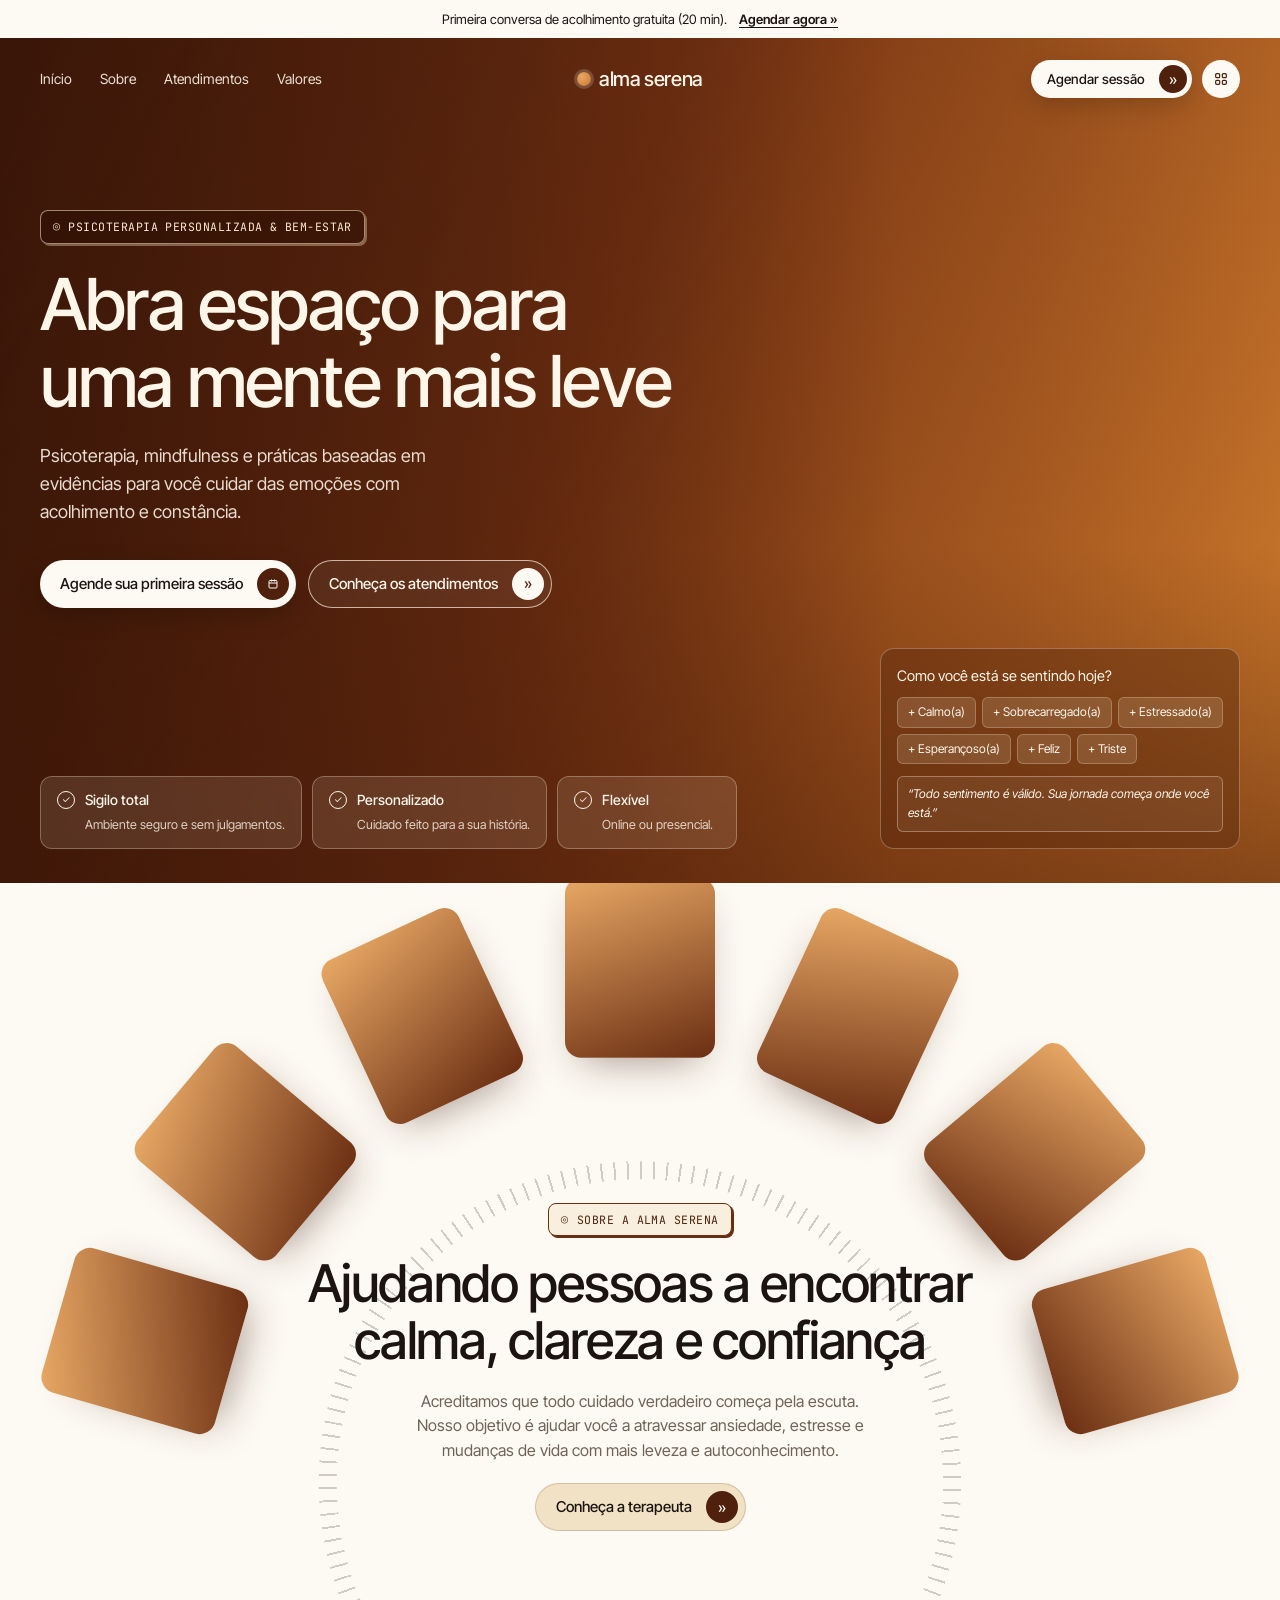
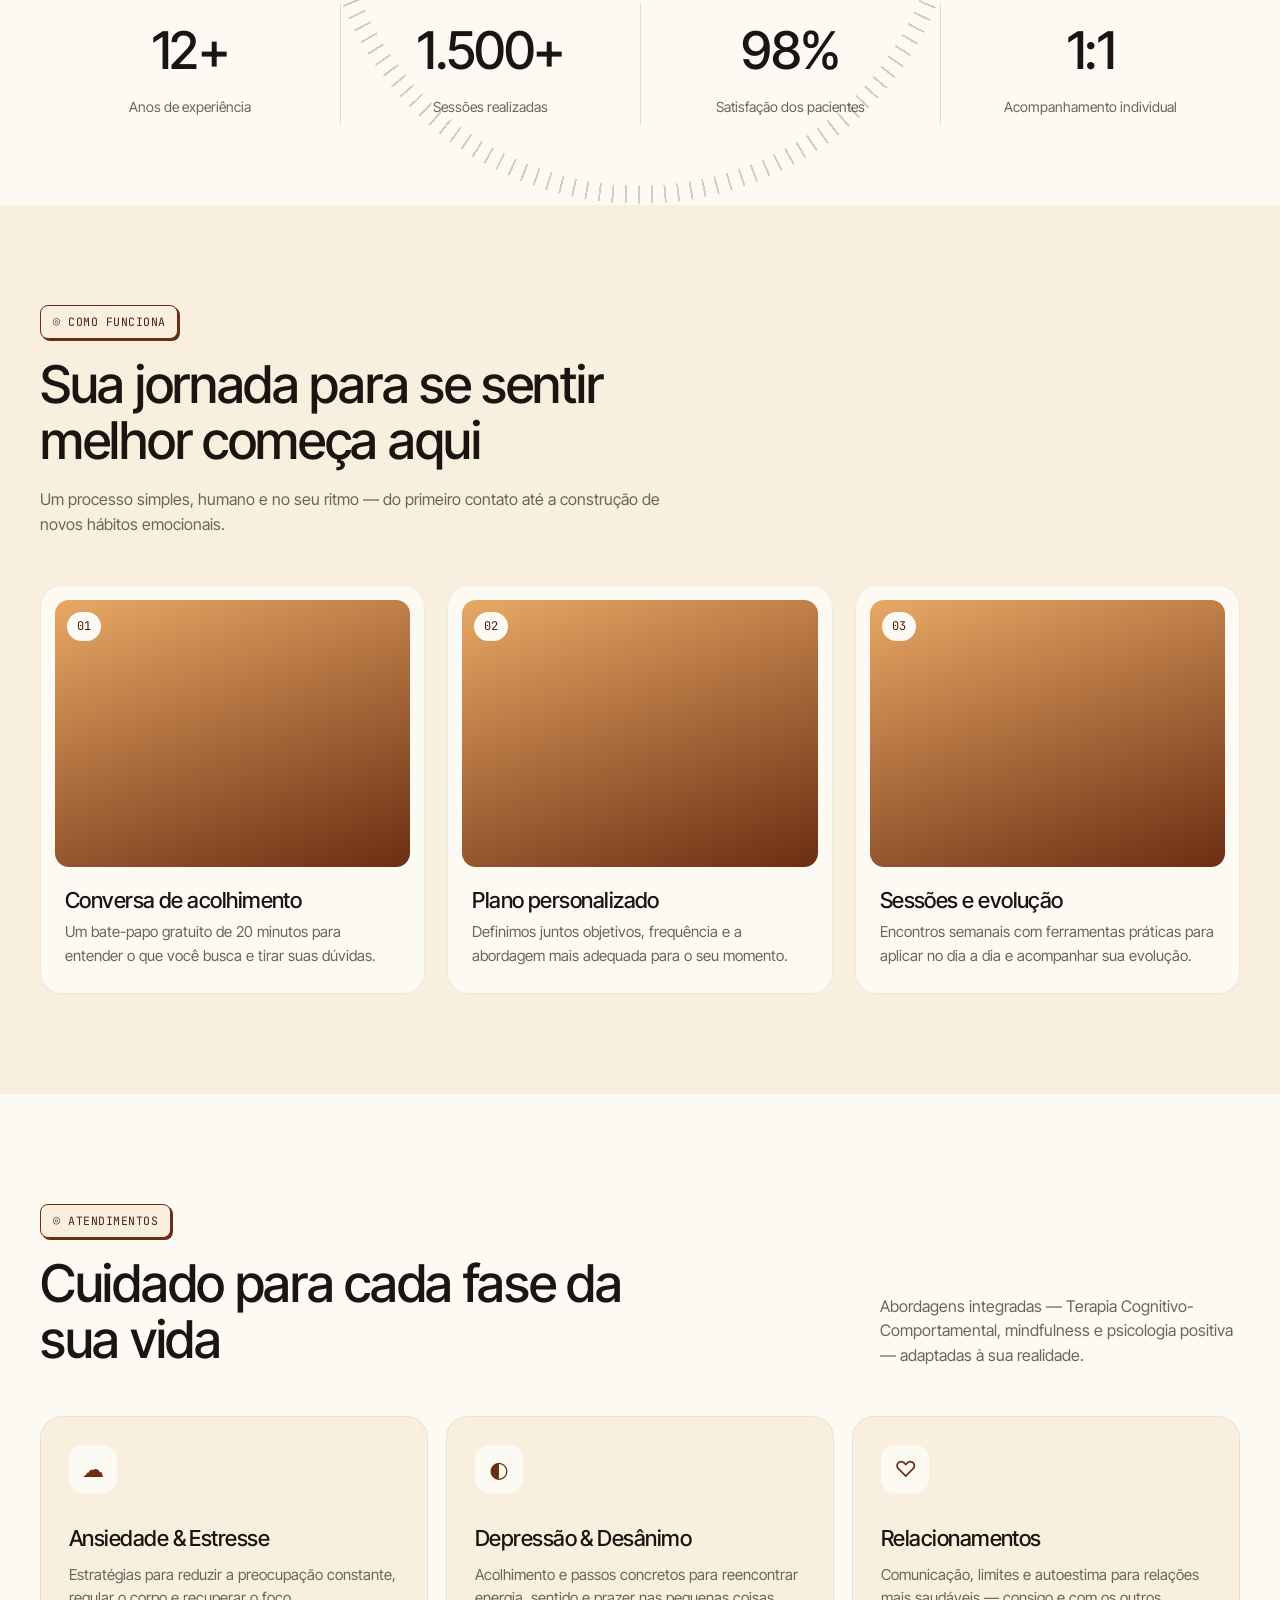
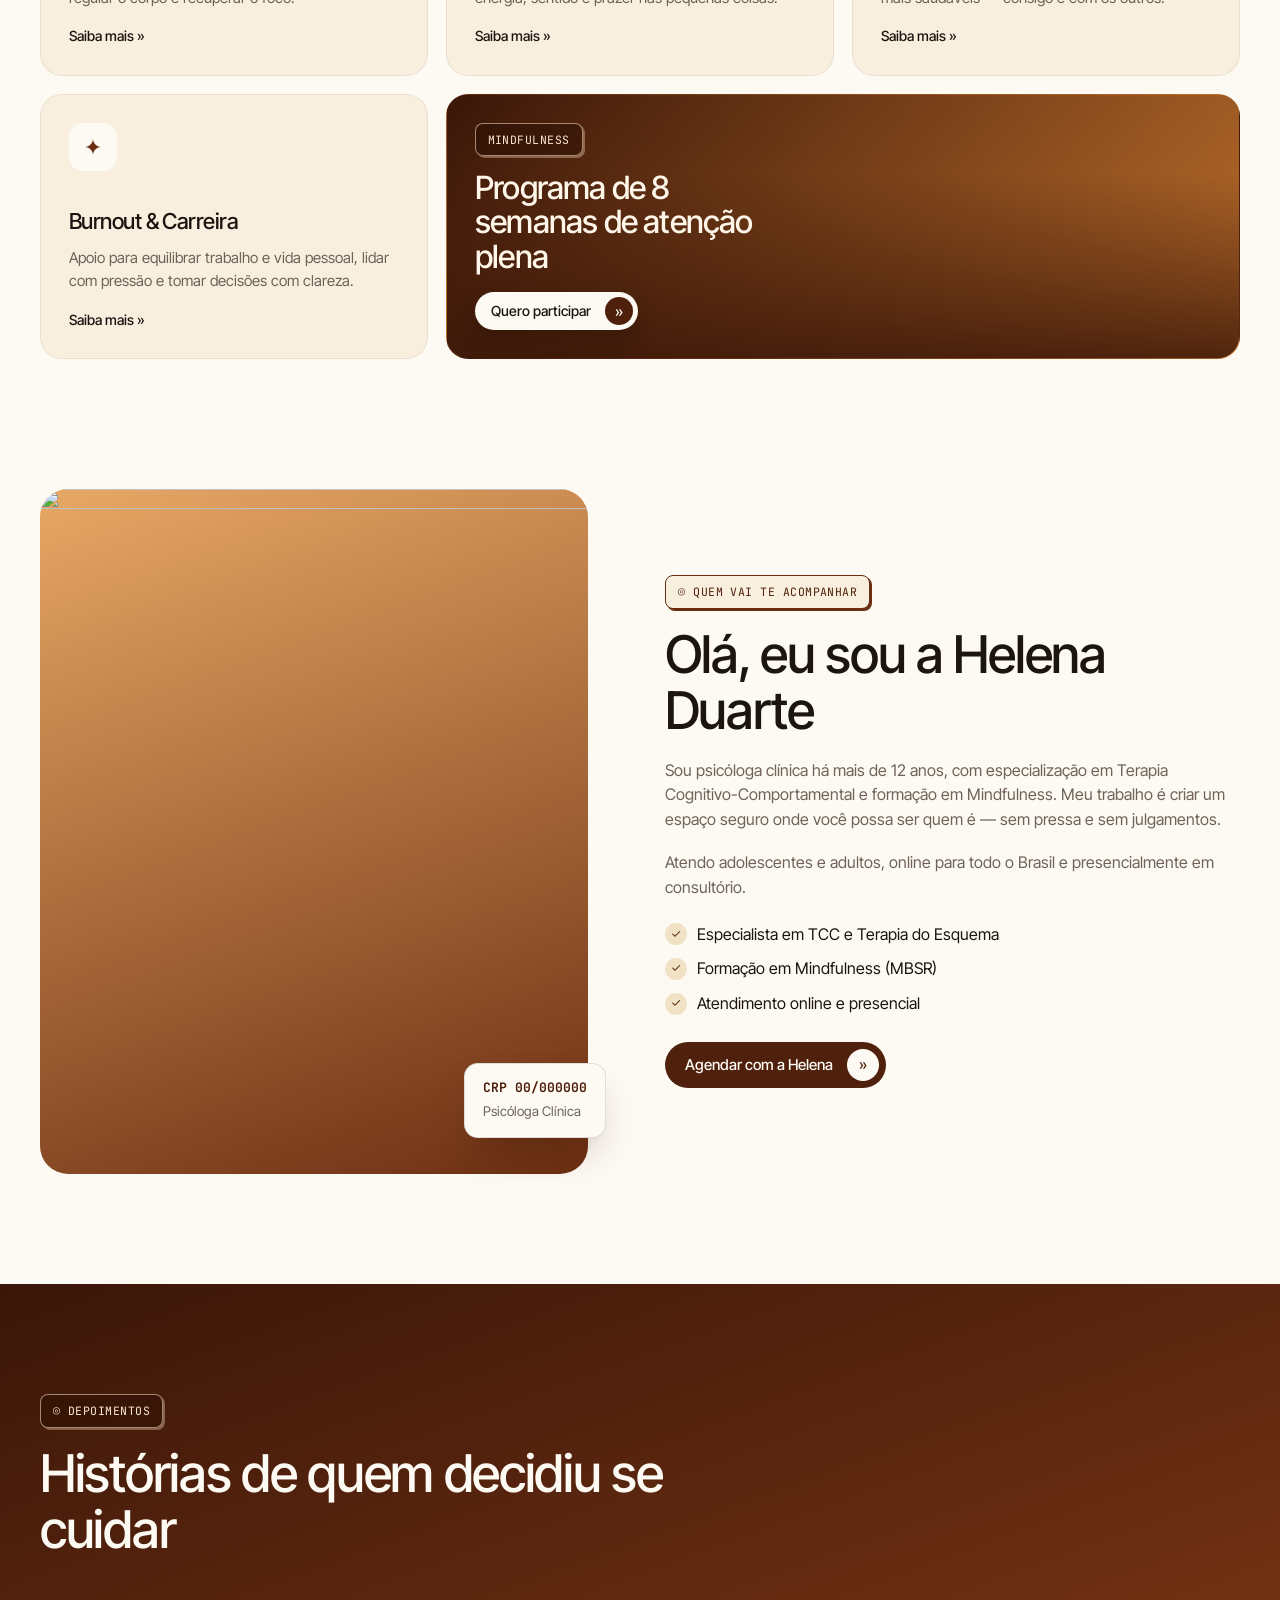
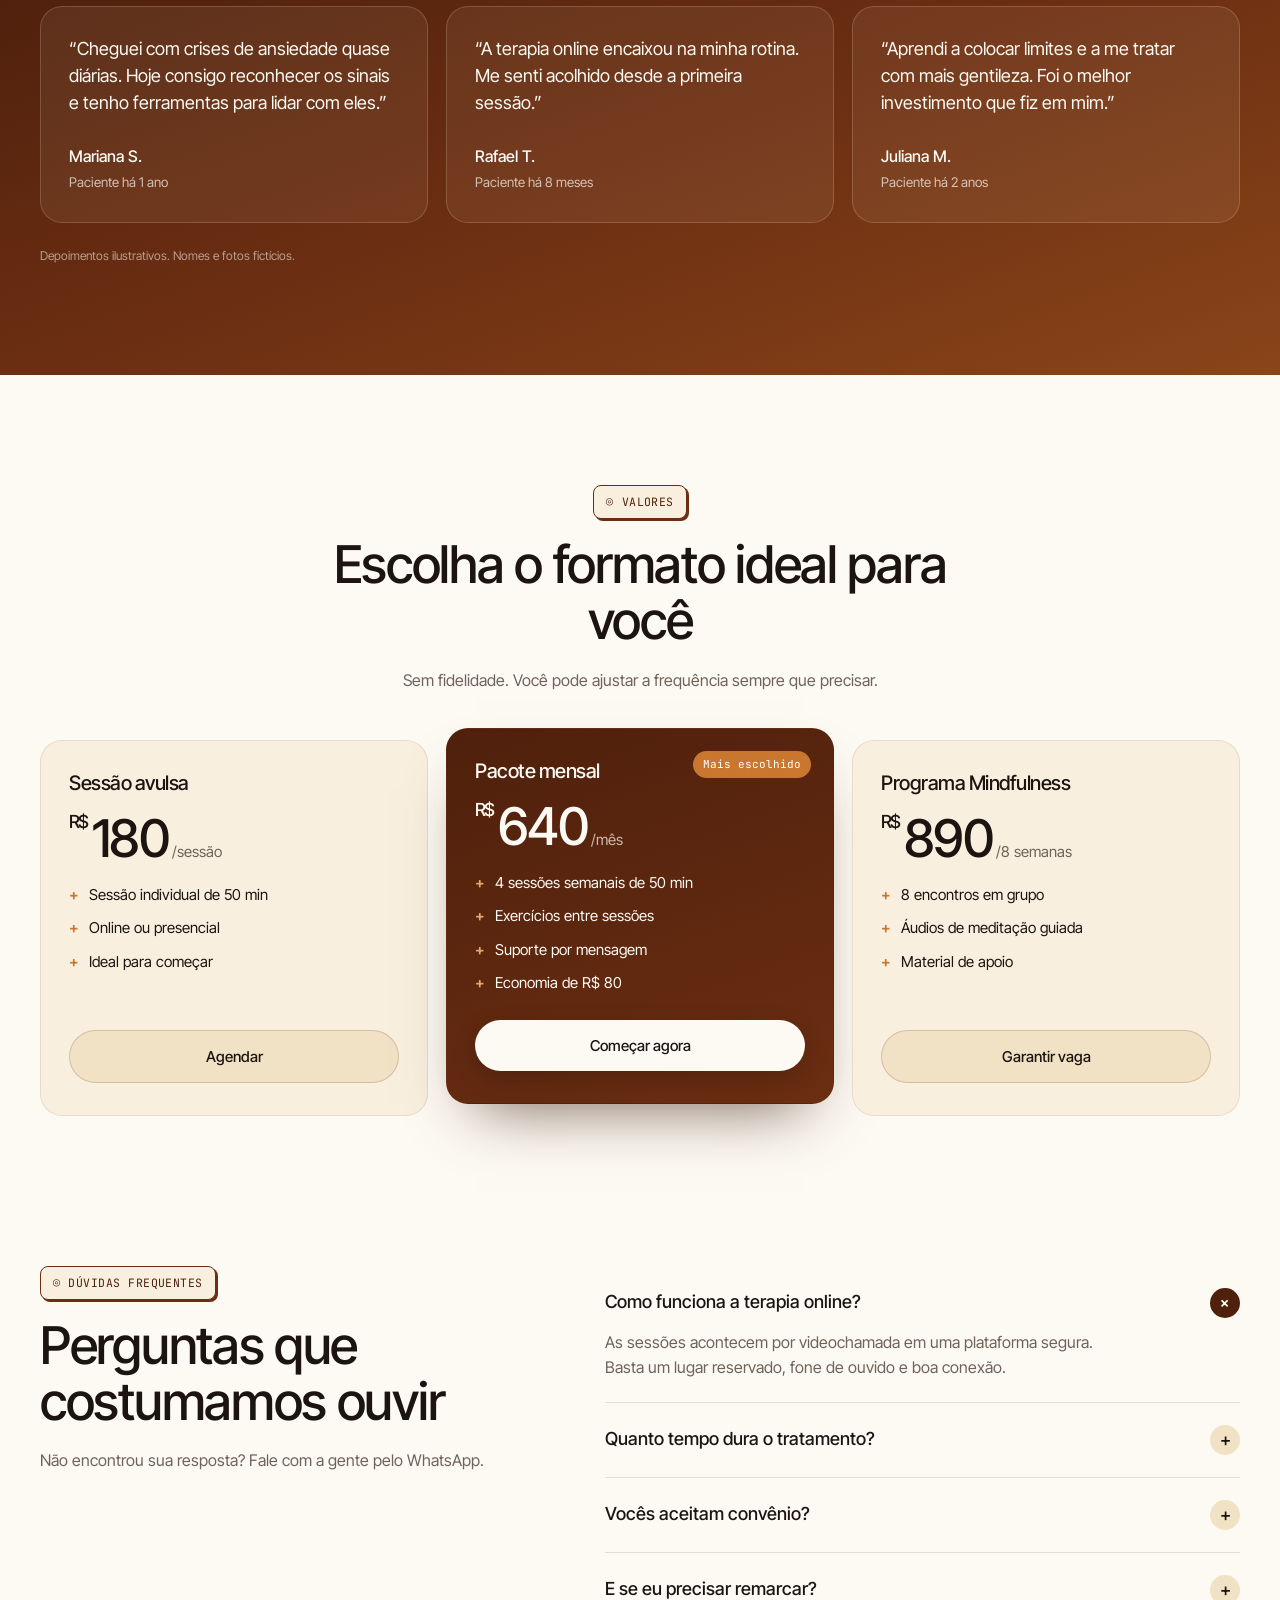
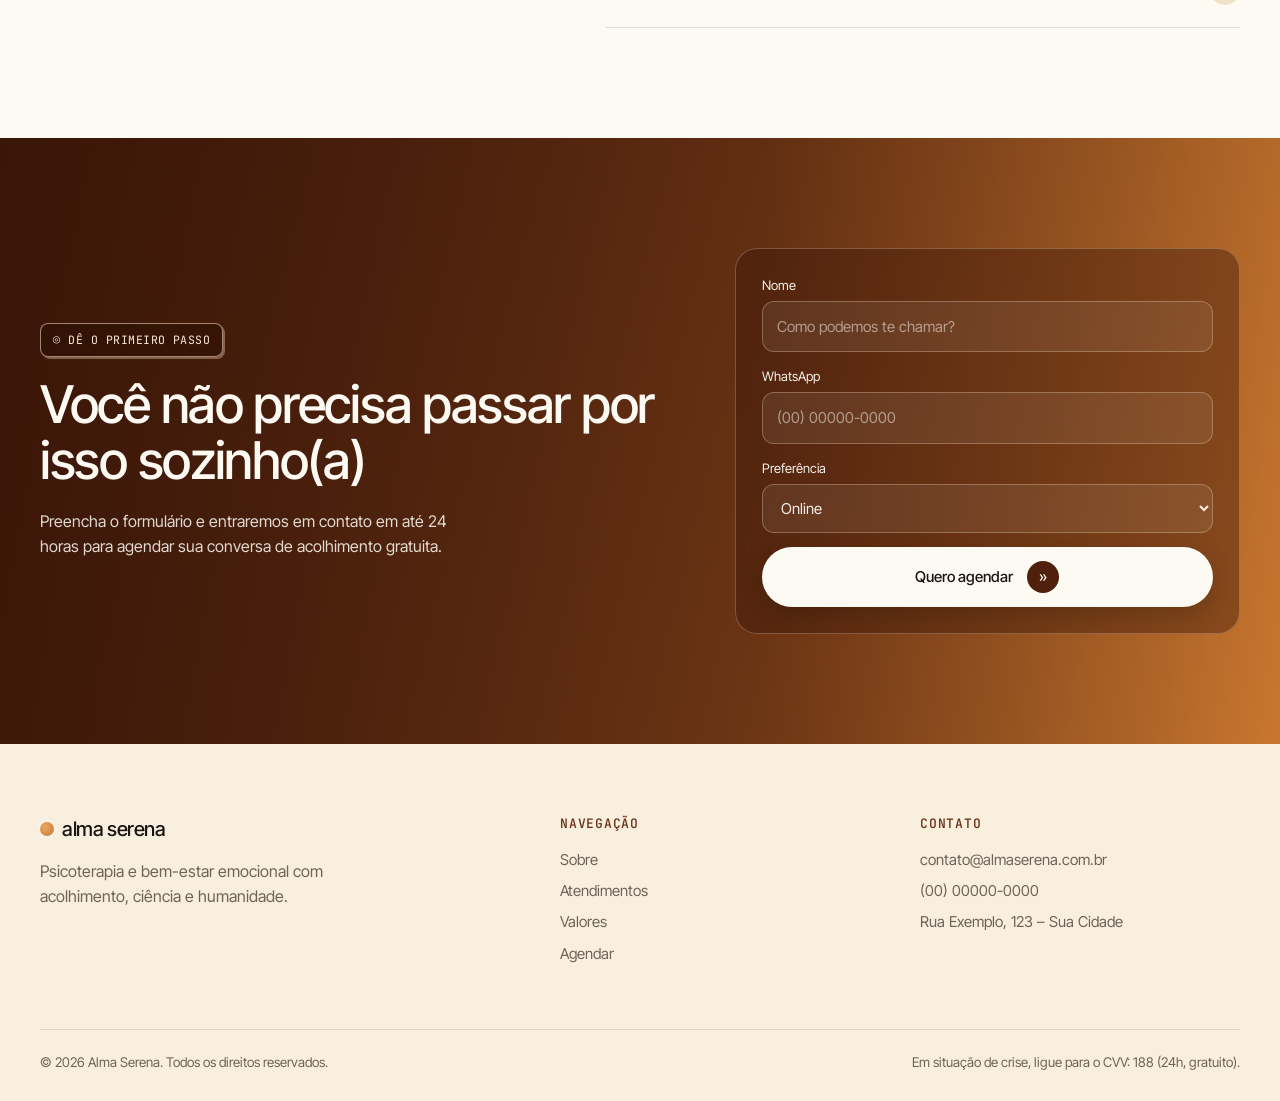
==== commit 15497413: "Add therapist landing page (Alma Serena) Static HTML/CSS/JS landing page inspired by the reference l" ====
--- a/index.html
+++ b/index.html
@@ -1,694 +1,360 @@
-<!DOCTYPE html>
+<!doctype html>
 <html lang="pt-BR">
 <head>
-<meta charset="utf-8">
-<meta name="viewport" content="width=device-width, initial-scale=1, viewport-fit=cover">
-<title>STILL STUDIO | Estúdio criativo</title>
-<meta name="theme-color" content="#050707">
-<link rel="icon" href="/favicon.svg" type="image/svg+xml">
-<meta property="og:type" content="website"><meta property="og:locale" content="pt_BR"><meta property="og:site_name" content="STILL STUDIO">
-<meta property="og:title" content="STILL STUDIO | Estúdio criativo"><meta property="og:description" content="Branding e identidade visual, social media e motion design. Estratégia, criatividade e design para marcas e projetos."><meta property="og:image" content="/og.png">
-<meta name="twitter:card" content="summary_large_image">
-<meta name="description" content="Branding e identidade visual, social media e motion design. A STILL STUDIO conecta estratégia, criatividade e design.">
-<link rel="preconnect" href="https://fonts.googleapis.com"><link rel="preconnect" href="https://fonts.gstatic.com" crossorigin>
-<link href="https://fonts.googleapis.com/css2?family=Bricolage+Grotesque:opsz,wght@12..96,400;12..96,500;12..96,600;12..96,800&family=Instrument+Sans:wght@400;500;600&display=swap" rel="stylesheet">
-<script>(function(d){try{var s=localStorage;["theme","fs","motion","links"].forEach(function(k){var v=s.getItem("still-"+k);if(v)d.setAttribute("data-"+k,v)})}catch(e){}d.className+=" js"})(document.documentElement)</script>
-<link rel="stylesheet" href="/assets/site.css">
-<style>
-/* Layout: página clara com cartões escuros arredondados; a abertura é só o logo (quadrado, círculo e U)
-   brincando com as três cores da marca: vermelho, preto e branco. */
-:root{
- --bg:#F2F2F0;--surface:#FFFFFF;--ink:#050707;--muted:rgba(5,7,7,.64);--line:rgba(5,7,7,.12);--dim:rgba(5,7,7,.2);--bar:rgba(242,242,240,.88);
- --light:#F2F2F0;--black:#050707;--paper-ink:#050707;
- --dark:#050707;--dark-2:#15181A;--on-dark:#FFFFFF;--muted-d:rgba(255,255,255,.62);--line-d:rgba(255,255,255,.14);
- --accent:#EE2945;--paper:#EEECE8;
- --d:"Bricolage Grotesque","Arial Black",system-ui,sans-serif;--b:"Instrument Sans",system-ui,-apple-system,"Segoe UI",sans-serif;
- --ease:cubic-bezier(.2,.8,.2,1);--spring:cubic-bezier(.34,1.56,.64,1);
- --hd:-1.8s;--gut:clamp(8px,1.1vw,14px);--rad:clamp(20px,2.4vw,32px);
- color-scheme:light;box-sizing:border-box;padding-top:env(safe-area-inset-top,0px);padding-bottom:env(safe-area-inset-bottom,0px)}
-/* modo escuro: segue o sistema, ou a escolha salva no botão do menu */
-@media (prefers-color-scheme:dark){:root:not([data-theme="light"]){--bg:#0B0D0E;--surface:#16191B;--ink:#F2F2F0;--muted:rgba(242,242,240,.66);--line:rgba(242,242,240,.14);--dim:rgba(242,242,240,.2);--bar:rgba(11,13,14,.88);--dark:#16191B;--dark-2:#202427;color-scheme:dark}}
-:root[data-theme="dark"]{--bg:#0B0D0E;--surface:#16191B;--ink:#F2F2F0;--muted:rgba(242,242,240,.66);--line:rgba(242,242,240,.14);--dim:rgba(242,242,240,.2);--bar:rgba(11,13,14,.88);--dark:#16191B;--dark-2:#202427;color-scheme:dark}
-*,*::before,*::after{box-sizing:border-box}
-html{overflow-x:clip;scroll-behavior:smooth;scroll-padding-top:5.5rem}
-body{margin:0;background:var(--bg);color:var(--ink);font:400 1.0625rem/1.6 var(--b);-webkit-font-smoothing:antialiased;overflow-x:clip}
-a{color:inherit}p{margin:0}
-:focus-visible{outline:3px solid var(--accent);outline-offset:3px}
-.w{max-width:1240px;margin:0 auto;padding-left:max(clamp(1.25rem,4vw,3rem),env(safe-area-inset-left,0px));padding-right:max(clamp(1.25rem,4vw,3rem),env(safe-area-inset-right,0px))}
-h1,h2,h3{font-family:var(--d);font-weight:600;letter-spacing:-.035em;line-height:1;margin:0;text-wrap:balance}
-h2{font-size:clamp(2.1rem,5vw,4rem)}
-section{padding-block:clamp(4rem,9vw,7.5rem);position:relative}
-.dot{color:var(--accent)}
-.tag{display:inline-flex;align-items:center;gap:.55rem;font-size:.9rem;font-weight:500;margin-bottom:1.3rem}
-.tag::before{content:"";width:.8rem;height:.8rem;border-radius:2px;background:var(--accent)}
-.btn{display:inline-flex;align-items:center;justify-content:center;gap:.5rem;white-space:nowrap;font:600 .95rem var(--b);padding:.85rem 1.4rem;border-radius:999px;text-decoration:none;border:0;cursor:pointer;background:var(--on-dark);color:var(--black);transition:transform .3s var(--spring),box-shadow .3s,background .3s}
-.btn:hover{transform:translateY(-2px);box-shadow:0 12px 26px -12px rgba(0,0,0,.5)}
-.btn.red{background:var(--accent);color:var(--on-dark)}
-.btn .ar{display:inline-block;transition:transform .3s var(--spring)}.btn:hover .ar{transform:translate(2px,-2px)}
-.sr{position:absolute;width:1px;height:1px;overflow:hidden;clip:rect(0 0 0 0);white-space:nowrap}
-.mk{display:block;height:1em;width:auto;fill:currentColor}
-.mk path{fill:currentColor}
-
-/* barra de progresso */
-.prog{position:fixed;top:0;left:0;right:0;height:3px;z-index:60;background:var(--accent);transform-origin:0 50%;transform:scaleX(var(--p,0))}
-
-/* menu flutuante */
-.fnav{position:fixed;z-index:40;left:50%;top:calc(env(safe-area-inset-top,0px) + 12px);transform:translate(-50%,-160%);display:flex;align-items:center;gap:.4rem;padding:.4rem .4rem .4rem 1.1rem;border-radius:999px;background:rgba(5,7,7,.84);backdrop-filter:blur(14px);-webkit-backdrop-filter:blur(14px);color:var(--on-dark);box-shadow:0 18px 40px -20px rgba(0,0,0,.6);transition:transform .7s var(--spring);max-width:calc(100vw - 24px)}
-.fnav.on{transform:translate(-50%,0)}
-.fnav .lo{display:block;color:var(--accent);font-size:1.15rem;margin-right:.7rem;text-decoration:none}
-.fnav nav{display:flex;gap:.1rem}
-.fnav nav a{padding:.5rem .85rem;border-radius:999px;text-decoration:none;font-size:.9rem;font-weight:500;color:var(--muted-d);transition:color .25s,background .25s;white-space:nowrap}
-.fnav nav a:hover{color:var(--on-dark)}.fnav nav a.on{background:rgba(255,255,255,.12);color:var(--on-dark)}
-.fnav .btn{padding:.6rem 1rem;font-size:.88rem}
-@media(max-width:820px){.fnav nav{display:none}}
-
-/* ===== abertura: só o logo e as cores ===== */
-.hero{margin:var(--gut);border-radius:var(--rad);overflow:hidden;position:relative;isolation:isolate;height:min(94svh,940px);min-height:520px;padding:0;color:var(--on-dark);background:var(--dark)}
-.hero .lay{position:absolute;inset:0;clip-path:circle(0% at 50% 52%)}
-.hero .l-red{background:var(--accent);animation:lRed 12s infinite;animation-delay:var(--hd)}
-.hero .l-lt{background:var(--light);animation:lLt 12s infinite;animation-delay:var(--hd)}
-.hero .l-dk{background:var(--dark);animation:lDk 12s infinite;animation-delay:var(--hd)}
-@keyframes lRed{0%,30%{clip-path:circle(0% at 50% 52%)}38%,99.5%{clip-path:circle(150% at 50% 52%)}100%{clip-path:circle(0% at 50% 52%)}}
-@keyframes lLt{0%,55%{clip-path:circle(0% at 50% 52%)}63%,99.5%{clip-path:circle(150% at 50% 52%)}100%{clip-path:circle(0% at 50% 52%)}}
-@keyframes lDk{0%,80%{clip-path:circle(0% at 50% 52%)}88%,99.5%{clip-path:circle(150% at 50% 52%)}100%{clip-path:circle(0% at 50% 52%)}}
-.hnav{position:absolute;z-index:3;left:0;right:0;top:0;display:flex;align-items:center;justify-content:space-between;gap:1rem;padding-block:clamp(1rem,2.4vw,1.6rem);color:#fff;animation:navc 12s infinite;animation-delay:var(--hd)}
-@keyframes navc{0%,32%{color:#fff}36%,57%{color:#fff}61%,82%{color:#050707}86%,100%{color:#fff}}
-@keyframes navb{0%,57%{background:#fff;color:#050707}61%,82%{background:#050707;color:#fff}86%,100%{background:#fff;color:#050707}}
-.hnav .lo{font-size:1.5rem;color:inherit;text-decoration:none}
-.hnav nav{display:flex;gap:.2rem}
-.hnav nav a{padding:.45rem .9rem;border-radius:999px;font-size:.92rem;font-weight:500;text-decoration:none;transition:background .25s}
-.hnav nav a:hover{background:rgba(127,127,127,.18)}
-.hnav .btn{padding:.6rem 1.05rem;font-size:.88rem;animation:navb 12s infinite;animation-delay:var(--hd)}
-@media(max-width:820px){.hnav nav{display:none}}
-.stage{position:absolute;inset:0;z-index:2;display:grid;place-items:center;padding:clamp(4.5rem,10vw,7rem) clamp(1.25rem,6vw,6rem) clamp(3rem,7vw,5rem)}
-.logo-anim{width:min(78vw,860px);height:auto;overflow:visible;transform:translate(var(--mx,0px),var(--my,0px)) scale(var(--hs,1));transition:transform .5s var(--ease)}
-.logo-anim .s{transform-box:fill-box;transform-origin:center;animation:12s infinite both;animation-delay:var(--hd);fill:var(--accent)}
-.s-sq{animation-name:aSq,fill3!important}
-.s-ci{animation-name:aCi,fill3!important}
-.s-u{animation-name:aU,fill3!important}
-@keyframes fill3{0%,30%{fill:#EE2945}34%,55%{fill:#FFFFFF}59%,80%{fill:#050707}84%,100%{fill:#EE2945}}
-@keyframes aSq{
- 0%{transform:translateY(-140%) rotate(-90deg);animation-timing-function:cubic-bezier(.3,1.5,.6,1)}
- 9%{transform:none}
- 40%{transform:none;animation-timing-function:cubic-bezier(.5,0,.2,1.4)}
- 45%,51%{transform:rotate(45deg) scale(.72)}
- 56%{transform:none}
- 64%{transform:none;animation-timing-function:cubic-bezier(.5,0,.2,1.3)}
- 70%,76%{transform:translateX(-22%)}
- 80%{transform:none}
- 90%{transform:none;animation-timing-function:cubic-bezier(.6,-.4,.7,.4)}
- 98%,100%{transform:translateY(-140%) rotate(90deg)}}
-@keyframes aCi{
- 0%,3%{transform:translateX(320%) rotate(360deg);animation-timing-function:cubic-bezier(.3,1.3,.6,1)}
- 12%{transform:none}
- 17%{transform:none;animation-timing-function:cubic-bezier(.3,0,.5,1)}
- 21%{transform:translateY(-38%) scaleX(.94)}
- 25%{transform:translateY(0) scaleY(.86) scaleX(1.08)}
- 28%{transform:none}
- 42%{transform:none;animation-timing-function:cubic-bezier(.5,0,.2,1.5)}
- 47%,51%{transform:scale(.55)}
- 56%{transform:none}
- 66%{transform:none;animation-timing-function:cubic-bezier(.5,0,.2,1.3)}
- 72%,76%{transform:scale(1.18)}
- 80%{transform:none}
- 92%{transform:none;animation-timing-function:cubic-bezier(.6,-.4,.7,.4)}
- 99%,100%{transform:translateX(-320%) rotate(-360deg)}}
-@keyframes aU{
- 0%,6%{transform:translateY(160%);animation-timing-function:cubic-bezier(.3,1.5,.6,1)}
- 15%{transform:none}
- 44%{transform:none;animation-timing-function:cubic-bezier(.5,0,.2,1.4)}
- 49%,52%{transform:rotate(180deg)}
- 57%{transform:none}
- 64%{transform:none;animation-timing-function:cubic-bezier(.5,0,.2,1.3)}
- 70%,76%{transform:translateX(22%)}
- 80%{transform:none}
- 94%{transform:none;animation-timing-function:cubic-bezier(.6,-.4,.7,.4)}
- 100%{transform:translateY(160%)}}
-.hero .cap{position:absolute;z-index:3;left:0;right:0;bottom:0;display:flex;justify-content:space-between;gap:1rem;padding-block:clamp(1rem,2.4vw,1.6rem);font-size:.85rem;letter-spacing:.14em;text-transform:uppercase;color:#fff;animation:navc 12s infinite;animation-delay:var(--hd)}
-@media(max-width:600px){.hero .cap>span:last-child{display:none}}
-.hp{display:inline-flex;align-items:center;gap:.5rem;background:transparent;border:1.5px solid currentColor;border-radius:999px;color:inherit;font:600 .72rem/1 var(--b);letter-spacing:.14em;text-transform:uppercase;padding:.45rem .8rem;cursor:pointer;opacity:.85}
-.hp:hover{opacity:1}.hp svg{width:.7rem;height:.7rem;fill:currentColor}.hp .pl{display:none}.hero.paused .hp .pa{display:none}.hero.paused .hp .pl{display:block}
-.hero.paused,.hero.paused *{animation-play-state:paused!important}
-.hr{display:flex;align-items:center;gap:.5rem}
-.hp{white-space:nowrap}
-@media(max-width:600px){.hp span{position:absolute;width:1px;height:1px;overflow:hidden;clip:rect(0 0 0 0)}.hp{padding:.55rem}}
-@media(max-width:560px){.fnav .btn .tx{display:none}.fnav .btn{padding:.6rem .8rem}.fnav .lo{margin-right:.3rem}}
-@media(max-width:520px){.hnav .btn{display:none}}
-
-/* ===== quem somos ===== */
-.who:focus{outline:none}
-.who .w{display:grid;gap:2rem;align-items:end}
-@media(min-width:900px){.who .w{grid-template-columns:1fr auto;gap:4rem}}
-.who p.big-t{font:500 clamp(2rem,4.8vw,4.1rem)/1.06 var(--d);letter-spacing:-.04em;max-width:21ch}
-.js .who .wo{color:var(--dim);transition:color .35s}
-.js .who .wo.lit{color:var(--ink)}
-.js .who .wo.hl.lit{color:var(--accent)}
-.more{display:inline-flex;align-items:center;gap:.7rem;font:600 1.05rem var(--d);letter-spacing:-.01em;text-transform:uppercase;text-decoration:none;padding-bottom:.6rem;background:linear-gradient(90deg,var(--accent) 50%,transparent 0) 0 100%/8px 1.5px repeat-x;white-space:nowrap}
-.more i{font-style:normal;transition:transform .35s var(--spring)}.more:hover i{transform:translateX(6px)}
-
-/* ===== números ===== */
-.nums{padding-top:0}
-.nums .w>div{display:grid;gap:2rem;grid-template-columns:repeat(auto-fit,minmax(min(100%,13.5rem),1fr))}
-@media(max-width:700px){.nums .w>div{grid-template-columns:1fr 1fr;gap:2.2rem 1.2rem}.num span{font-size:.88rem}}
-.num b{display:block;font:500 clamp(3.2rem,6.4vw,5.4rem)/1 var(--d);letter-spacing:-.05em;font-variant-numeric:tabular-nums;padding-bottom:1.1rem;background:linear-gradient(90deg,var(--muted) 50%,transparent 0) 0 100%/7px 1px repeat-x}
-.num strong{display:block;font-weight:600;margin-top:1.1rem}
-.num span{display:block;color:var(--muted);font-size:.95rem;margin-top:.3rem;max-width:30ch}
-
-/* ===== portfólio: faixa horizontal presa enquanto a página rola ===== */
-.hs{padding:0}
-.hs-pin{position:sticky;top:0;height:100svh;display:flex;flex-direction:column;justify-content:center;gap:clamp(1.4rem,3vw,2.2rem);overflow:hidden}
-.hs-pin>.w{width:100%}
-.hs-h{display:flex;justify-content:space-between;align-items:end;gap:1rem 2rem;flex-wrap:wrap}
-.hs-h h2{font-size:clamp(2.4rem,6.4vw,5.6rem);font-weight:500;letter-spacing:-.045em;max-width:14ch}
-.hs-h .sub{display:inline-flex;align-items:center;gap:.6rem;margin-top:1rem;font:500 clamp(1.05rem,1.6vw,1.3rem) var(--b);color:var(--muted);text-decoration:none}
-.hs-h .sub i{font-style:normal;display:grid;place-items:center;width:1.8rem;height:1.8rem;border-radius:50%;background:var(--ink);color:var(--bg);font-size:.85rem;transition:transform .4s var(--spring)}
-.hs-h .sub:hover{color:var(--ink)}.hs-h .sub:hover i{transform:rotate(-45deg)}
-.count{font:500 .95rem var(--b);color:var(--muted);font-variant-numeric:tabular-nums}.count b{color:var(--ink);font-weight:600}
-.track{display:flex;gap:clamp(.8rem,1.4vw,1.2rem);padding-left:max(clamp(1.25rem,4vw,3rem),calc((100vw - 1240px)/2 + 3rem));width:max-content;will-change:transform}
-.pc{margin:0;flex:none;width:clamp(240px,24vw,360px)}
-.front{position:relative;display:block;width:100%;aspect-ratio:3/4;max-height:58svh;border-radius:22px;overflow:hidden;padding:0;border:0;cursor:pointer;text-align:left;font:inherit;color:var(--paper-ink);
- background:radial-gradient(circle,rgba(5,7,7,.13) 1px,transparent 1.2px) 0 0/18px 18px,var(--paper)}
-.pc.dk .front{color:var(--on-dark);background:radial-gradient(circle,rgba(255,255,255,.1) 1px,transparent 1.2px) 0 0/18px 18px,var(--dark-2)}
-.front svg{position:absolute;inset:0 0 18% 0;width:100%;height:82%;transition:transform .8s var(--spring)}
-.front:hover svg{transform:scale(1.05) rotate(-1deg)}
-.front .cap{position:absolute;left:1rem;right:1rem;bottom:1rem;display:flex;justify-content:space-between;align-items:end;gap:.8rem}
-.front .cap b{display:block;font:600 1.2rem/1.1 var(--d);letter-spacing:-.02em}
-.front .cap small{display:block;font-size:.85rem;opacity:.6;margin-top:.25rem}
-.front .plus{flex:none;display:grid;place-items:center;width:2.6rem;height:2.6rem;border-radius:50%;background:var(--accent);color:var(--on-dark);font-size:1.4rem;line-height:1;transition:transform .45s var(--spring)}
-.front:hover .plus{transform:rotate(90deg) scale(1.1)}
-.front .no{position:absolute;left:1rem;top:1rem;font:600 .8rem var(--b);opacity:.55;font-variant-numeric:tabular-nums}
-.hs-bar{height:2px;background:var(--line);border-radius:2px;overflow:hidden}
-.hs-bar i{display:block;height:100%;background:var(--accent);transform-origin:0 50%;transform:scaleX(var(--hp,0))}
-
-/* ===== chamada: criar juntos ===== */
-.together{padding:0;margin:var(--gut);border-radius:var(--rad);background:var(--accent);color:var(--on-dark);overflow:hidden}
-.together .w{display:grid;gap:2rem;align-items:center;padding-block:clamp(3.5rem,8vw,6rem)}
-@media(min-width:860px){.together .w{grid-template-columns:1fr auto;gap:4rem}}
-.together h2{font-size:clamp(2.6rem,6.6vw,6rem);font-weight:500;letter-spacing:-.045em;max-width:13ch}
-.together h2 em{font-style:normal;color:var(--black)}
-.together :focus-visible{outline-color:#fff}
-.together p{margin-top:1.2rem;max-width:40ch;opacity:.85}
-.ring{position:relative;display:grid;place-items:center;width:clamp(11rem,20vw,15rem);aspect-ratio:1;text-decoration:none;color:var(--on-dark);justify-self:start}
-.ring svg{position:absolute;inset:0;width:100%;height:100%;animation:spin 16s linear infinite}
-.ring text{font:600 13px var(--b);letter-spacing:.32em;text-transform:uppercase;fill:currentColor}
-.ring span{display:grid;place-items:center;width:52%;aspect-ratio:1;border-radius:50%;background:var(--black);font:600 2rem/1 var(--b);transition:transform .5s var(--spring),background .3s}
-.ring:hover span{transform:scale(1.12) rotate(-45deg);background:var(--on-dark);color:var(--black)}
-@keyframes spin{to{transform:rotate(360deg)}}
-
-/* ===== serviços: palavras grandes andando para o lado ===== */
-.svc{margin:var(--gut);border-radius:var(--rad);background:var(--dark);color:var(--on-dark);overflow:hidden}
-.svc-h{display:grid;gap:1.2rem;align-items:end;margin-bottom:clamp(2rem,5vw,3.5rem)}
-@media(min-width:900px){.svc-h{grid-template-columns:1fr auto}}
-.svc-h p{color:var(--muted-d);max-width:34ch;font-size:.95rem}
-.rows{display:grid;gap:clamp(.4rem,1.4vw,1rem)}
-.row{display:flex;width:max-content;align-items:center;gap:clamp(1.2rem,3vw,2.6rem);white-space:nowrap;will-change:transform;font:500 clamp(3.4rem,10.5vw,10rem)/1 var(--d);letter-spacing:-.05em}
-.row a{text-decoration:none;transition:color .3s}
-.row a:hover{color:var(--accent)}
-.row .sh{flex:none;display:block;width:.55em;height:.55em;background:var(--accent)}
-.row .sh.c{border-radius:50%}.row .sh.u{border-radius:0 0 50% 50%/0 0 50% 50%}
-.svc-tags{display:flex;flex-wrap:wrap;gap:.5rem;margin-top:clamp(2rem,5vw,3rem)}
-.svc-tags span{font-size:.85rem;border:1px solid var(--line-d);border-radius:999px;padding:.3rem .85rem;color:var(--muted-d)}
-
-/* ===== vamos conversar ===== */
-.talk{margin:var(--gut);border-radius:var(--rad);background:var(--dark);color:var(--on-dark);overflow:hidden;isolation:isolate;min-height:min(100svh,920px);display:grid;align-items:center}
-.talk .shapes{position:absolute;inset:0;z-index:0;pointer-events:none}
-.talk .shapes i{position:absolute;display:block;width:var(--sz);height:var(--sz);left:var(--x);top:var(--y);transform:translate(var(--tx,0px),var(--ty,0px)) rotate(var(--rt,0deg));will-change:transform}
-.talk .shapes .q{background:var(--accent)}
-.talk .shapes .c{border-radius:50%;border:2px solid rgba(255,255,255,.5)}
-.talk .shapes .u{border-radius:0 0 50% 50%/0 0 50% 50%;background:rgba(255,255,255,.08);border:2px solid var(--accent)}
-.talk .w{position:relative;z-index:1;width:100%;display:grid;gap:clamp(1.6rem,3.5vw,2.6rem);padding-block:clamp(4rem,9vw,6.5rem)}
-.talk h2{font-size:clamp(2.8rem,8vw,7.4rem);font-weight:500;letter-spacing:-.05em;line-height:.95}
-.slot{display:inline-grid;vertical-align:bottom;overflow:hidden;height:1.02em;color:var(--accent)}
-.slot span{grid-area:1/1;transition:transform .7s var(--spring),opacity .4s;transform:translateY(110%);opacity:0}
-.slot span.on{transform:none;opacity:1}
-.slot span.out{transform:translateY(-110%);opacity:0}
-.ask{display:grid;gap:.9rem}
-.ask small{font-size:.8rem;letter-spacing:.16em;text-transform:uppercase;color:var(--muted-d)}
-/* escolha do serviço: cada frente é uma forma do logo */
-.opts{display:grid;grid-template-columns:repeat(4,minmax(0,1fr));gap:clamp(.5rem,1vw,.8rem);max-width:760px}
-@media(max-width:640px){.opts{grid-template-columns:repeat(2,minmax(0,1fr))}}
-.opt{display:grid;gap:1rem;justify-items:start;text-align:left;font:600 1.02rem/1.15 var(--b);color:var(--on-dark);background:var(--dark-2);border:0;border-radius:18px;padding:1.1rem 1.1rem 1rem;cursor:pointer;transition:background .35s,transform .45s var(--spring)}
-.opt:hover{transform:translateY(-4px)}
-.opt small{display:block;font:500 .82rem var(--b);letter-spacing:0;text-transform:none;color:var(--muted-d);margin-top:.25rem;transition:color .35s}
-.opt .ic{display:flex;gap:.2rem;align-items:flex-end;height:2.4rem}
-.opt .ic b{display:block;width:2.4rem;height:2.4rem;background:var(--accent);transition:transform .6s var(--spring),background .35s}
-.opt .ic.c b{border-radius:50%}
-.opt .ic.u b{border-radius:0 0 50% 50%/0 0 50% 50%}
-.opt .ic.all b{width:.95rem;height:.95rem}.opt .ic.all b:nth-child(2){border-radius:50%}.opt .ic.all b:nth-child(3){border-radius:0 0 50% 50%/0 0 50% 50%}
-.opt:hover .ic.sq b{transform:rotate(45deg) scale(.8)}
-.opt:hover .ic.c b{transform:translateY(-.5rem)}
-.opt:hover .ic.u b{transform:rotate(180deg)}
-.opt:hover .ic.all b:nth-child(1){transform:translateY(-.4rem)}.opt:hover .ic.all b:nth-child(2){transform:translateY(-.8rem)}.opt:hover .ic.all b:nth-child(3){transform:translateY(-.4rem)}
-.opt[aria-pressed=true]{background:var(--accent)}
-.opt[aria-pressed=true] .ic b{background:var(--on-dark)}
-.opt[aria-pressed=true] small{color:rgba(255,255,255,.85)}
-.go{display:flex;flex-wrap:wrap;align-items:center;gap:1.4rem 2rem}
-.mag{position:relative;display:grid;place-items:center;align-content:center;gap:.4rem;width:clamp(9rem,15vw,12rem);aspect-ratio:1;border-radius:50%;background:var(--accent);color:var(--on-dark);text-decoration:none;text-align:center;font:600 1.05rem/1.2 var(--b);padding:1rem;transform:translate(var(--bx,0px),var(--by,0px));transition:transform .35s var(--ease),background .3s;box-shadow:0 0 0 0 rgba(238,41,69,.5);animation:beat 2.4s ease-in-out infinite}
-.mag:hover{background:var(--on-dark);color:var(--black);animation:none}
-.mag b{display:block;font-size:1.6rem;margin-top:.2rem}
-@keyframes beat{0%{box-shadow:0 0 0 0 rgba(238,41,69,.55)}70%{box-shadow:0 0 0 28px rgba(238,41,69,0)}100%{box-shadow:0 0 0 0 rgba(238,41,69,0)}}
-.go p{color:var(--muted-d);max-width:30ch}
-.go p b{color:var(--on-dark);font-weight:600}
-
-/* ===== rodapé ===== */
-.ft{padding-top:clamp(2rem,5vw,3.5rem);overflow:hidden}
-.ft-row{display:flex;justify-content:space-between;flex-wrap:wrap;gap:1rem;font-size:.92rem;color:var(--muted)}
-.ft-row nav{display:flex;flex-wrap:wrap;gap:.4rem 1.4rem}.ft-row a{text-decoration:none}.ft-row a:hover{color:var(--accent)}
-.big{font:800 clamp(6rem,31vw,27rem)/.78 var(--d);letter-spacing:-.065em;color:var(--accent);margin:clamp(1rem,3vw,2rem) 0 0 -.04em;white-space:nowrap;overflow:hidden;padding-bottom:.04em;display:flex}
-.big span{display:inline-block}
-.js .big span{transform:translateY(105%);transition:transform 1s var(--ease) calc(var(--i)*.09s)}
-.js .big.in span{transform:none}
-
-/* ===== desenhos (traço a lápis) ===== */
-.sk{fill:none;stroke:currentColor;stroke-width:3.2;stroke-linecap:round;stroke-linejoin:round}
-.sk.r{stroke:var(--accent);stroke-width:5}.sk.t{stroke-width:1.4;opacity:.45}
-.hf{opacity:1}.nt{font:500 13px var(--b);fill:currentColor;opacity:.55}
-.js .sk{stroke-dasharray:1;stroke-dashoffset:1;transition:stroke-dashoffset 1.6s cubic-bezier(.5,0,.2,1) calc(.25s + var(--k,0)*.18s)}
-.js .hf,.js .nt{opacity:0;transition:opacity .8s ease calc(1.2s + var(--k,0)*.18s)}
-.js .pc.in .sk,.js .case.in .sk{stroke-dashoffset:0}.js .pc.in .hf,.js .case.in .hf{opacity:1}.js .pc.in .nt,.js .case.in .nt{opacity:.55}
-
-/* projeto aberto: o quadro clicado se expande até ocupar a tela */
-.case{position:fixed;inset:0;z-index:50;background:var(--bg);overflow-y:auto;overscroll-behavior:contain;
- clip-path:inset(var(--ct,40%) var(--cr,40%) var(--cb,40%) var(--cl,40%) round 22px);transition:clip-path .75s cubic-bezier(.7,0,.2,1)}
-.case.full{clip-path:inset(0 0 0 0 round 0px)}
-.case-bar{position:sticky;top:0;z-index:2;background:var(--bar);backdrop-filter:blur(12px);-webkit-backdrop-filter:blur(12px);border-bottom:1px solid var(--line);padding-top:env(safe-area-inset-top,0px)}
-.case-bar .w{display:flex;align-items:center;justify-content:space-between;gap:1rem;min-height:4.4rem}
-.case-bar .cat{font-size:.78rem;font-weight:600;letter-spacing:.14em;text-transform:uppercase;color:var(--muted)}
-.case-bar .cat b{color:var(--accent);font-weight:600}
-.cx{display:inline-flex;align-items:center;gap:.5rem;background:transparent;color:var(--ink);border:1.5px solid var(--line);border-radius:999px;padding:.55rem 1rem;font:600 .9rem var(--b);cursor:pointer;transition:border-color .2s}
-.cx:hover{border-color:var(--accent)}.cx i{font-style:normal;font-size:1.2rem;line-height:1;transition:transform .35s var(--spring)}.cx:hover i{transform:rotate(90deg)}
-.case-hero{display:grid;gap:clamp(1.5rem,4vw,3.5rem);padding-block:clamp(2rem,5vw,4rem);align-items:center}
-@media(min-width:900px){.case-hero{grid-template-columns:1.1fr .9fr}}
-.paper{color:var(--paper-ink);border-radius:22px;overflow:hidden;background:radial-gradient(circle,rgba(12,16,20,.13) 1px,transparent 1.2px) 0 0/18px 18px,var(--paper);box-shadow:inset 0 0 0 1px rgba(12,16,20,.08)}
-.paper svg{display:block;width:100%;height:auto}
-.case h2{font-size:clamp(2.2rem,5.4vw,4.2rem);text-wrap:balance}
-.case .intro{color:var(--muted);font-size:clamp(1.05rem,1.8vw,1.25rem);margin-top:1.2rem;max-width:42ch}
-.facts{display:grid;gap:1.2rem;grid-template-columns:repeat(auto-fit,minmax(min(100%,13rem),1fr));border-block:1px solid var(--line);padding-block:1.6rem}
-.facts small{display:block;font-size:.75rem;font-weight:600;letter-spacing:.14em;text-transform:uppercase;color:var(--muted);margin-bottom:.5rem}
-.facts .tags{display:flex;flex-wrap:wrap;gap:.4rem}.facts .tags span{font-size:.85rem;border:1px solid var(--line);border-radius:999px;padding:.25rem .75rem}
-.story{display:grid;gap:2rem;padding-block:clamp(2.5rem,6vw,4.5rem)}
-@media(min-width:800px){.story{grid-template-columns:1fr 1fr;gap:4rem}}
-.story h3{font-size:clamp(1.4rem,2.6vw,1.9rem);margin-bottom:.7rem}.story h3::before{content:"";display:block;width:1.6rem;height:2px;background:var(--accent);margin-bottom:1rem}
-.story p{color:var(--muted);max-width:52ch}
-.gal{display:grid;gap:1.25rem;grid-template-columns:1fr}
-@media(min-width:760px){.gal{grid-template-columns:1fr 1fr}.gal figure:first-child{grid-column:1/-1}.gal figure:first-child .paper svg{height:clamp(260px,34vw,440px)}}
-.gal figure{margin:0;display:grid;gap:.7rem}.gal figcaption{color:var(--muted);font-size:.92rem}
-.case-end{display:flex;flex-wrap:wrap;justify-content:space-between;align-items:center;gap:1rem;padding-block:clamp(2.5rem,6vw,4.5rem) clamp(3rem,7vw,5rem);margin-top:clamp(2.5rem,6vw,4.5rem);border-top:1px solid var(--line)}
-.nx{background:none;border:0;padding:0;color:var(--ink);cursor:pointer;text-align:left;font:inherit}
-.nx small{display:block;color:var(--muted);font-size:.85rem;margin-bottom:.2rem}
-.nx b{font:600 clamp(1.4rem,3.4vw,2.4rem)/1.05 var(--d);letter-spacing:-.02em;transition:color .2s}.nx:hover b{color:var(--accent)}
-.js .case .ci{opacity:0;transform:translateY(30px);transition:opacity .7s var(--ease) calc(var(--n,0)*.08s),transform .9s var(--spring) calc(var(--n,0)*.08s)}
-.js .case.in .ci{opacity:1;transform:none}
-body.lock{overflow:hidden}
-
-/* ===== motion ao rolar ===== */
-.js [data-rv]{opacity:0;transition:opacity .9s var(--ease) var(--dl,0s),transform 1s var(--spring) var(--dl,0s);transform:translateY(40px)}
-.js [data-rv=scale]{transform:scale(.88) translateY(40px)}
-.js [data-rv].in{opacity:1;transform:none}
-.js .ln{display:block;overflow:hidden;padding-bottom:.08em}
-.js .ln>span{display:block;transform:translateY(110%);transition:transform 1s var(--ease) calc(var(--dl,0s) + var(--li,0)*.1s)}
-.js .in .ln>span,.js .ln.in>span{transform:none}
-
-@media(prefers-reduced-motion:reduce){
- html{scroll-behavior:auto}
- *,*::before,*::after{animation:none!important;transition:none!important}
- .hero .lay{display:none}
- .logo-anim .s{transform:none!important;fill:var(--accent)!important}
- .js [data-rv],.js .ln>span{opacity:1!important;transform:none!important}
- .js .who .wo{color:var(--ink)}
- .js .sk{stroke-dashoffset:0!important}.js .hf,.js .nt{opacity:1!important}
- .js .big span{transform:none!important}
- .slot span{transform:none!important;opacity:0}.slot span:first-child{opacity:1}
- .hs{height:auto!important}.hs-pin{position:static;height:auto;padding-block:4rem}.track{overflow-x:auto;width:auto;padding-right:1.25rem;transform:none!important}
-}
-</style>
+  <meta charset="utf-8" />
+  <meta name="viewport" content="width=device-width, initial-scale=1" />
+  <title>Alma Serena · Psicoterapia e Bem-estar Emocional</title>
+  <meta name="description" content="Psicoterapia individual, mindfulness e acompanhamento personalizado, online ou presencial. Agende sua primeira sessão." />
+  <link rel="preconnect" href="https://fonts.googleapis.com" />
+  <link rel="preconnect" href="https://fonts.gstatic.com" crossorigin />
+  <link href="https://fonts.googleapis.com/css2?family=Inter+Tight:wght@400;500;600&family=JetBrains+Mono:wght@400;500&display=swap" rel="stylesheet" />
+  <link rel="stylesheet" href="assets/styles.css" />
 </head>
 <body>
-<a class="skip" href="#quem-somos">Pular para o conteúdo</a>
-<div class="prog" aria-hidden="true"></div>
-
-<svg width="0" height="0" style="position:absolute" aria-hidden="true"><defs>
-<symbol id="still" viewBox="461.68 371.28 996.64 337.44"><path d="M 1126.058594 371.679688 L 1126.058594 512.910156 C 1113.21875 432.660156 1043.875 371.277344 960.011719 371.277344 C 876.097656 371.277344 806.726562 432.730469 793.945312 513.046875 L 793.945312 371.890625 L 461.683594 371.890625 L 461.683594 708.679688 L 793.945312 708.679688 L 793.945312 566.953125 C 806.726562 647.269531 876.097656 708.71875 960.011719 708.71875 C 1046.203125 708.71875 1117.152344 643.917969 1127.078125 560.398438 C 1136.085938 643.648438 1206.542969 708.46875 1292.1875 708.46875 C 1383.9375 708.46875 1458.316406 634.089844 1458.316406 542.339844 L 1458.316406 371.679688 Z"/></symbol>
-<filter id="pencil" x="-5%" y="-5%" width="110%" height="110%"><feTurbulence type="fractalNoise" baseFrequency=".035" numOctaves="2" seed="4"/><feDisplacementMap in="SourceGraphic" scale="3.5"/></filter>
-<pattern id="hatch" width="9" height="9" patternUnits="userSpaceOnUse" patternTransform="rotate(45)"><line x1="0" y1="0" x2="0" y2="9" stroke="#EE2945" stroke-width="3"/></pattern>
-</defs></svg>
-
-<div class="fnav" id="fnav"><a class="lo" href="#topo" aria-label="STILL STUDIO, início"><svg class="mk" viewBox="0 0 996.64 337.44" aria-hidden="true"><use href="#still"/></svg></a><nav aria-label="Seções"><a href="#portfolio">Portfólio</a><a href="#servicos">Serviços</a><a href="/historia/">Nossa história</a><a href="#contato">Contato</a></nav><div data-ctl></div><a class="btn red" href="/proposta" aria-label="Solicitar proposta"><span class="tx">Solicitar proposta</span> <span class="ar" aria-hidden="true">↗</span></a></div>
-
-<main id="topo">
-<header class="hero" id="hero">
-  <h1 class="sr">STILL STUDIO, estúdio criativo</h1>
-  <span class="lay l-red" aria-hidden="true"></span><span class="lay l-lt" aria-hidden="true"></span><span class="lay l-dk" aria-hidden="true"></span>
-  <div class="w hnav"><a class="lo" href="#topo" aria-label="STILL STUDIO, início"><svg class="mk" viewBox="0 0 996.64 337.44" aria-hidden="true"><use href="#still"/></svg></a><nav aria-label="Principal"><a href="#portfolio">Portfólio</a><a href="#servicos">Serviços</a><a href="/historia/">Nossa história</a><a href="#contato">Contato</a></nav><div class="hr"><div data-ctl></div><a class="btn" href="/proposta">Solicitar proposta <span class="ar">↗</span></a></div></div>
-  <div class="stage" aria-hidden="true">
-    <svg class="logo-anim" id="logoAnim" viewBox="-60 -60 1117 458">
-      <g class="p" style="--f:-.6"><rect class="s s-sq" x="0" y=".6" width="332.3" height="336.8"/></g>
-      <g class="p" style="--f:.9"><circle class="s s-ci" cx="498.3" cy="168.7" r="168.7"/></g>
-      <g class="p" style="--f:-1.2"><path class="s s-u" d="M664.4 .4H996.6V171.1A166.1 166.1 0 0 1 664.4 171.1Z"/></g>
-    </svg>
+
+  <!-- Barra de anúncio -->
+  <div class="announce">
+    <span>Primeira conversa de acolhimento gratuita (20 min).</span>
+    <a href="#agendar">Agendar agora <span aria-hidden="true">»</span></a>
   </div>
-  <div class="w cap"><span>Estúdio criativo</span><button class="hp" type="button" id="heroPause" aria-pressed="false"><svg class="pa" viewBox="0 0 10 10" aria-hidden="true"><path d="M1 0h3v10H1zM6 0h3v10H6z"/></svg><svg class="pl" viewBox="0 0 10 10" aria-hidden="true"><path d="M1 0l9 5-9 5z"/></svg><span id="heroPauseTxt">Pausar animação</span></button><span>Branding · Social media · Motion</span></div>
-</header>
-
-<section class="who" id="quem-somos" tabindex="-1"><div class="w">
-  <div><span class="tag" data-rv>Quem somos</span>
-  <p class="big-t" id="mfText" data-hl="entendida|lembrada">Uma marca bonita chama atenção. Uma marca bem pensada é entendida, escolhida e lembrada.</p></div>
-  <a class="more" href="/historia/" data-rv><i>→</i> Nossa história</a>
-</div></section>
-
-<section class="nums" aria-labelledby="numsT"><div class="w">
-  <span class="tag" data-rv id="numsT">Em números</span>
-  <!-- NÚMEROS: data-to = valor final, data-pre = prefixo (+), data-suf = sufixo (%) -->
-  <div>
-    <div class="num" data-rv><b data-to="4">4</b><strong>Anos de estúdio</strong><span>Quatro anos criando marcas, campanhas e projetos culturais.</span></div>
-    <div class="num" data-rv><b data-to="50" data-pre="+">+50</b><strong>Projetos entregues</strong><span>De identidades completas a campanhas e peças de motion.</span></div>
-    <div class="num" data-rv><b data-to="1000" data-pre="+">+1.000</b><strong>Arquivos criados</strong><span>Peças para o digital e o impresso, prontas para usar.</span></div>
-    <div class="num" data-rv><b data-to="100" data-suf="%">100%</b><strong>Clientes satisfeitos</strong><span>Cada projeto acompanhado de perto, do briefing à entrega.</span></div>
-  </div>
-</div></section>
-
-<section class="hs" id="portfolio"><div class="hs-pin">
-  <div class="w hs-h"><div><span class="tag" data-rv>Portfólio</span><h2 data-split>Se ainda não viu, venha ver!</h2>
-    <!-- PORTFÓLIO COMPLETO: troque o href pelo link do portfólio completo (Behance, Instagram, PDF...) -->
-    <a class="sub" href="#portfolio" data-rv>Portfólio completo <i>↗</i></a></div>
-    <p class="count" data-rv><b id="pcNow">01</b> / 10 · role para o lado</p></div>
-  <div class="track" id="track">
-    <figure class="pc"><button class="front" type="button" data-case="0" aria-haspopup="dialog"><svg viewBox="0 0 500 400" preserveAspectRatio="xMidYMid meet" aria-hidden="true" filter="url(#pencil)"><g class="t"><path class="sk t" pathLength="1" d="M50 200H450M250 40V360M120 70L380 330M380 70L120 330"/></g>
-<circle class="sk" style="--k:1" pathLength="1" cx="250" cy="200" r="125"/>
-<circle class="sk t" style="--k:1" pathLength="1" cx="250" cy="200" r="72"/>
-<circle class="hf" cx="250" cy="200" r="72" fill="url(#hatch)" />
-<path class="sk r" style="--k:2" pathLength="1" stroke-width="16" d="M296 146C276 118 212 118 210 158C208 196 290 192 290 236C290 280 220 286 202 254"/>
-<path class="sk" style="--k:3" pathLength="1" d="M375 75l26-26M401 49l14 40M401 49l-40 14"/>
-<text class="nt" x="64" y="70">ø 250 · grid 8pt</text><text class="nt" x="64" y="372">símbolo v.03</text></svg><span class="no" aria-hidden="true">01</span><span class="cap"><span><b>Branding e identidade visual</b><small>Marca</small></span><span class="plus" aria-hidden="true">+</span></span><span class="sr">Abrir projeto</span></button></figure>
-    <figure class="pc dk"><button class="front" type="button" data-case="1" aria-haspopup="dialog"><svg viewBox="0 0 500 400" preserveAspectRatio="xMidYMid meet" aria-hidden="true" filter="url(#pencil)"><rect class="sk" pathLength="1" x="172" y="36" width="156" height="328" rx="26"/>
-<path class="sk" style="--k:1" pathLength="1" d="M230 58H270"/>
-<path class="sk" style="--k:2" pathLength="1" d="M190 100h36v36h-36zM232 100h36v36h-36zM274 100h36v36h-36zM190 142h36v36h-36zM232 142h36v36h-36zM274 142h36v36h-36zM190 184h36v36h-36zM232 184h36v36h-36zM274 184h36v36h-36z"/>
-<rect class="hf" x="232" y="142" width="36" height="36" fill="url(#hatch)"/>
-<path class="sk t" style="--k:3" pathLength="1" d="M190 250H310M190 272H280M190 294H296"/>
-<path class="sk r" style="--k:3" pathLength="1" d="M392 150c-22-16-40-30-40-48 0-14 10-22 21-22 9 0 15 6 19 12 4-6 10-12 19-12 11 0 21 8 21 22 0 18-18 32-40 48z"/>
-<path class="sk" style="--k:4" pathLength="1" d="M58 236c0-22 18-36 44-36s44 14 44 36-18 36-44 36c-6 0-12-1-17-3l-21 13 5-20c-7-7-11-16-11-26z"/>
-<text class="nt" x="352" y="186">+ 1,2 mil</text><text class="nt" x="64" y="306">comentários</text></svg><span class="no" aria-hidden="true">02</span><span class="cap"><span><b>Social media</b><small>Direção de arte</small></span><span class="plus" aria-hidden="true">+</span></span><span class="sr">Abrir projeto</span></button></figure>
-    <figure class="pc"><button class="front" type="button" data-case="2" aria-haspopup="dialog"><svg viewBox="0 0 500 400" preserveAspectRatio="xMidYMid meet" aria-hidden="true" filter="url(#pencil)"><path class="sk" pathLength="1" d="M48 318H452"/>
-<path class="sk t" style="--k:1" pathLength="1" stroke-dasharray="6 8" d="M78 96Q128 96 156 306Q206 160 256 306Q292 214 330 306Q358 262 392 306"/>
-<circle class="sk r" style="--k:2" pathLength="1" cx="78" cy="96" r="24"/>
-<circle class="hf" cx="78" cy="96" r="24" fill="url(#hatch)"/>
-<ellipse class="sk" style="--k:3" pathLength="1" cx="156" cy="306" rx="31" ry="12"/>
-<circle class="sk t" style="--k:3" pathLength="1" cx="206" cy="186" r="20"/>
-<ellipse class="sk" style="--k:4" pathLength="1" cx="256" cy="307" rx="27" ry="11"/>
-<circle class="sk r" style="--k:5" pathLength="1" cx="420" cy="294" r="22"/>
-<path class="sk" style="--k:5" pathLength="1" d="M60 362H440M78 354l8 8-8 8-8-8zM156 354l8 8-8 8-8-8zM256 354l8 8-8 8-8-8zM330 354l8 8-8 8-8-8zM420 354l8 8-8 8-8-8z"/>
-<text class="nt" x="104" y="74">ease out · 24 fps</text></svg><span class="no" aria-hidden="true">03</span><span class="cap"><span><b>Motion design</b><small>Animação</small></span><span class="plus" aria-hidden="true">+</span></span><span class="sr">Abrir projeto</span></button></figure>
-    <figure class="pc dk"><button class="front" type="button" data-case="3" aria-haspopup="dialog"><svg viewBox="0 0 500 400" preserveAspectRatio="xMidYMid meet" aria-hidden="true" filter="url(#pencil)"><g transform="rotate(-3 250 200)">
-<rect class="sk" pathLength="1" x="140" y="46" width="220" height="300" rx="3"/>
-<circle class="sk r" style="--k:1" pathLength="1" cx="250" cy="148" r="62"/>
-<circle class="hf" cx="250" cy="148" r="62" fill="url(#hatch)"/>
-<path class="sk" style="--k:2" pathLength="1" stroke-width="9" d="M166 248H334"/>
-<path class="sk" style="--k:3" pathLength="1" d="M166 276H300M166 298H270M166 320H318"/>
-<path class="sk t" style="--k:1" pathLength="1" stroke-width="10" d="M120 56l52-22M328 34l52 22"/>
-</g>
-<path class="sk r" style="--k:4" pathLength="1" d="M410 96v36M392 114h36M397 101l26 26M423 101l-26 26"/>
-<text class="nt" x="60" y="380">50 × 70 cm · serigrafia</text></svg><span class="no" aria-hidden="true">04</span><span class="cap"><span><b>Identidade para projetos culturais</b><small>Cartaz</small></span><span class="plus" aria-hidden="true">+</span></span><span class="sr">Abrir projeto</span></button></figure>
-    <figure class="pc"><button class="front" type="button" data-case="4" aria-haspopup="dialog"><svg viewBox="0 0 500 400" preserveAspectRatio="xMidYMid meet" aria-hidden="true" filter="url(#pencil)"><path class="sk" pathLength="1" d="M150 140L250 100L370 140L270 185Z"/>
-<path class="sk" style="--k:1" pathLength="1" d="M150 140V300L270 345V185M370 140V295L270 345"/>
-<circle class="hf" cx="212" cy="245" r="32" fill="url(#hatch)"/><circle class="sk r" style="--k:2" pathLength="1" cx="212" cy="245" r="32"/>
-<path class="sk" style="--k:3" pathLength="1" d="M292 212l56-22M292 236l42-16"/>
-<text class="nt" x="60" y="380">caixa 12 × 12 × 18 cm</text></svg><span class="no" aria-hidden="true">05</span><span class="cap"><span><b>Embalagem</b><small>Packaging</small></span><span class="plus" aria-hidden="true">+</span></span><span class="sr">Abrir projeto</span></button></figure>
-    <figure class="pc dk"><button class="front" type="button" data-case="5" aria-haspopup="dialog"><svg viewBox="0 0 500 400" preserveAspectRatio="xMidYMid meet" aria-hidden="true" filter="url(#pencil)"><path class="sk" pathLength="1" d="M190 70l-70 40 25 60 35-18V340h140V152l35 18 25-60-70-40c-10 25-30 38-60 38s-50-13-60-38z"/>
-<path class="sk r" style="--k:1" pathLength="1" stroke-width="9" d="M196 160v170M304 160v170"/>
-<text class="hf" x="250" y="280" text-anchor="middle" font-family="Bricolage Grotesque,Arial Black,sans-serif" font-weight="800" font-size="86" fill="currentColor">10</text>
-<text class="nt" x="60" y="385">uniforme · temporada 2026</text></svg><span class="no" aria-hidden="true">06</span><span class="cap"><span><b>Identidade esportiva</b><small>Esporte</small></span><span class="plus" aria-hidden="true">+</span></span><span class="sr">Abrir projeto</span></button></figure>
-    <figure class="pc"><button class="front" type="button" data-case="6" aria-haspopup="dialog"><svg viewBox="0 0 500 400" preserveAspectRatio="xMidYMid meet" aria-hidden="true" filter="url(#pencil)"><rect class="sk" pathLength="1" x="80" y="60" width="340" height="250" rx="10"/>
-<path class="sk" style="--k:1" pathLength="1" d="M80 95H420M102 78h0M118 78h0M134 78h0"/>
-<rect class="hf" x="105" y="115" width="290" height="110" fill="url(#hatch)"/><path class="sk r" style="--k:2" pathLength="1" d="M105 115h290v110H105z"/>
-<path class="sk" style="--k:3" pathLength="1" d="M105 250h150M105 272h100"/>
-<path class="sk" style="--k:4" pathLength="1" d="M330 255l40 95 14-38 38-14z"/>
-<text class="nt" x="80" y="385">banner · stories · anúncios</text></svg><span class="no" aria-hidden="true">07</span><span class="cap"><span><b>Campanha digital</b><small>Campanha</small></span><span class="plus" aria-hidden="true">+</span></span><span class="sr">Abrir projeto</span></button></figure>
-    <figure class="pc dk"><button class="front" type="button" data-case="7" aria-haspopup="dialog"><svg viewBox="0 0 500 400" preserveAspectRatio="xMidYMid meet" aria-hidden="true" filter="url(#pencil)"><path class="sk" pathLength="1" d="M250 50V360M200 360h100"/>
-<rect class="hf" x="250" y="90" width="140" height="60" fill="url(#hatch)"/><path class="sk r" style="--k:1" pathLength="1" d="M250 90h140l30 30-30 30H250z"/>
-<path class="sk" style="--k:2" pathLength="1" d="M250 180H110l-30 30 30 30h140z"/>
-<path class="sk t" style="--k:3" pathLength="1" d="M120 210h100M290 120h70"/>
-<text class="nt" x="300" y="300">placa A · 60 cm</text></svg><span class="no" aria-hidden="true">08</span><span class="cap"><span><b>Sinalização de espaço</b><small>Wayfinding</small></span><span class="plus" aria-hidden="true">+</span></span><span class="sr">Abrir projeto</span></button></figure>
-    <figure class="pc"><button class="front" type="button" data-case="8" aria-haspopup="dialog"><svg viewBox="0 0 500 400" preserveAspectRatio="xMidYMid meet" aria-hidden="true" filter="url(#pencil)"><rect class="sk" pathLength="1" x="50" y="120" width="400" height="160" rx="6"/>
-<path class="sk t" style="--k:1" pathLength="1" d="M50 145h400M50 255h400M70 132h0M100 132h0M130 132h0M160 132h0M190 132h0M220 132h0M250 132h0M280 132h0M310 132h0M340 132h0M370 132h0M400 132h0M430 132h0M70 268h0M100 268h0M130 268h0M160 268h0M190 268h0M220 268h0M250 268h0M280 268h0M310 268h0M340 268h0M370 268h0M400 268h0M430 268h0"/>
-<path class="sk" style="--k:2" pathLength="1" d="M180 145v110M320 145v110"/>
-<path class="hf" d="M232 175v50l42-25z" fill="url(#hatch)"/><path class="sk r" style="--k:3" pathLength="1" d="M232 175v50l42-25z"/>
-<text class="nt" x="50" y="320">00:00 → 00:08 · 1920 × 1080</text></svg><span class="no" aria-hidden="true">09</span><span class="cap"><span><b>Vinheta de abertura</b><small>Motion</small></span><span class="plus" aria-hidden="true">+</span></span><span class="sr">Abrir projeto</span></button></figure>
-    <figure class="pc dk"><button class="front" type="button" data-case="9" aria-haspopup="dialog"><svg viewBox="0 0 500 400" preserveAspectRatio="xMidYMid meet" aria-hidden="true" filter="url(#pencil)"><path class="sk" pathLength="1" d="M250 90C210 70 140 70 80 85V320C140 305 210 305 250 325C290 305 360 305 420 320V85C360 70 290 70 250 90V325"/>
-<rect class="hf" x="275" y="110" width="120" height="90" fill="url(#hatch)"/><path class="sk r" style="--k:1" pathLength="1" d="M275 110h120v90H275z"/>
-<path class="sk" style="--k:2" pathLength="1" d="M105 120h115M105 145h95M105 170h110M105 195h80M105 240h115M105 265h90"/>
-<path class="sk t" style="--k:3" pathLength="1" d="M275 230h120M275 255h90"/>
-<text class="nt" x="80" y="372">cardápio · 16 páginas</text></svg><span class="no" aria-hidden="true">10</span><span class="cap"><span><b>Cardápio e impressos</b><small>Editorial</small></span><span class="plus" aria-hidden="true">+</span></span><span class="sr">Abrir projeto</span></button></figure>
-  </div>
-  <div class="w"><div class="hs-bar" aria-hidden="true"><i id="hsBar"></i></div></div>
-</div></section>
-
-<section class="together"><div class="w">
-  <div><h2 data-split>Bora criar um projeto <em>juntos?</em></h2><p data-rv>Conte a sua ideia no formulário. A gente responde com os próximos passos e uma proposta feita para o seu projeto.</p></div>
-  <a class="ring" href="/proposta" aria-label="Começar um projeto juntos" data-rv="scale">
-    <svg viewBox="0 0 200 200" aria-hidden="true"><defs><path id="circ" d="M100 100m-82 0a82 82 0 1 1 164 0a82 82 0 1 1-164 0"/></defs><text><textPath href="#circ">criar juntos · criar juntos · criar juntos ·</textPath></text></svg>
-    <span aria-hidden="true">↗</span>
-  </a>
-</div></section>
-
-<section class="svc" id="servicos"><div class="w">
-  <div class="svc-h"><div><span class="tag" data-rv>Nossos serviços</span><h2 data-split>O que a gente faz<span class="dot">.</span></h2></div><p data-rv>Três frentes que se conectam para dar à sua marca uma presença consistente, do símbolo ao movimento.</p></div>
-</div>
-  <div class="rows" aria-label="Serviços">
-    <div class="row" data-dir="-1"><a href="/proposta?servico=branding">Branding</a><i class="sh" aria-hidden="true"></i><a class="o" href="/proposta?servico=branding">Identidade visual</a><i class="sh c" aria-hidden="true"></i></div>
-    <div class="row" data-dir="1"><a class="o" href="/proposta?servico=social">Social media</a><i class="sh u" aria-hidden="true"></i><a href="/proposta?servico=social">Direção de arte</a><i class="sh" aria-hidden="true"></i></div>
-    <div class="row" data-dir="-1"><a href="/proposta?servico=motion">Motion design</a><i class="sh c" aria-hidden="true"></i><a href="/proposta?servico=motion">Animação</a><i class="sh u" aria-hidden="true"></i></div>
-  </div>
-</section>
-
-<section class="talk" id="contato">
-  <div class="w">
-    <span class="tag" data-rv>Vamos conversar</span>
-    <h2 aria-label="Vamos dar vida à sua marca.">Vamos dar vida <br>a <span class="slot" id="slot" aria-hidden="true"><span class="on">sua marca.</span><span>seu feed.</span><span>sua ideia.</span><span>seu evento.</span><span>seu produto.</span></span></h2>
-    <div class="ask" data-rv><small>Do que você precisa?</small>
-      <div class="opts" id="opts">
-        <button class="opt" type="button" data-v="branding" aria-pressed="false"><span class="ic sq" aria-hidden="true"><b></b></span><span>Branding<small>Marca e identidade</small></span></button>
-        <button class="opt" type="button" data-v="social" aria-pressed="false"><span class="ic c" aria-hidden="true"><b></b></span><span>Social media<small>Feed e campanhas</small></span></button>
-        <button class="opt" type="button" data-v="motion" aria-pressed="false"><span class="ic u" aria-hidden="true"><b></b></span><span>Motion design<small>Marca em movimento</small></span></button>
-        <button class="opt" type="button" data-v="outro" aria-pressed="false"><span class="ic all" aria-hidden="true"><b></b><b></b><b></b></span><span>Ainda não sei<small>A gente descobre junto</small></span></button>
-      </div></div>
-    <div class="go" data-rv><a class="mag" id="mag" href="/proposta"><span id="magTxt">Vamos conversar</span><b aria-hidden="true">↗</b></a><p id="goTxt">Escolha o que você precisa e <b>a gente já começa a conversa com isso em mente.</b></p></div>
-  </div>
-</section>
-</main>
-
-<footer class="ft"><div class="w">
-  <div class="ft-row"><span>© 2026 STILL STUDIO · Estúdio criativo</span><nav aria-label="Rodapé"><a href="#portfolio">Portfólio</a><a href="#servicos">Serviços</a><a href="/historia/">Nossa história</a><a href="/proposta">Proposta</a></nav></div>
-  <p class="big" id="bigmark" aria-hidden="true"><span style="--i:0">S</span><span style="--i:1">T</span><span style="--i:2">I</span><span style="--i:3">L</span><span style="--i:4">L</span></p>
-</div></footer>
-
-<div class="case" id="case" role="dialog" aria-modal="true" aria-labelledby="caseTitle" hidden>
-  <div class="case-bar"><div class="w"><span class="cat">Projeto <b id="caseNum">01</b> / 10</span><button class="cx" type="button" id="caseClose">Fechar <i>×</i></button></div></div>
-  <div class="w" id="caseBody"></div>
-</div>
-
-<script src="/assets/site.js"></script>
-<script>
-(function(){
- var T=(window.STILL&&window.STILL.T)||function(s){return s},TR=(window.STILL&&window.STILL.translate)||function(){};
- var reduce=document.documentElement.getAttribute("data-motion")==="off"||matchMedia("(prefers-reduced-motion:reduce)").matches,fine=matchMedia("(hover:hover) and (pointer:fine)").matches;
- var $=function(s,c){return [].slice.call((c||document).querySelectorAll(s))};
- var clamp=function(v){return Math.min(1,Math.max(0,v))};
-
- /* 1. Títulos: cada linha sobe por trás de uma máscara.
-       Quebramos em palavras, medimos as linhas reais e agrupamos. */
- function splitLines(h){
-  if(h.dataset.done)return;h.dataset.done=1;
-  var label=h.textContent;h.setAttribute("aria-label",label);
-  var nodes=[].slice.call(h.childNodes),words=[];h.innerHTML="";
-  nodes.forEach(function(n,k){
-   if(n.nodeType===3){n.textContent.split(/(\s+)/).forEach(function(t){if(!t)return;if(/^\s+$/.test(t)){h.appendChild(document.createTextNode(" "));return}var s=document.createElement("span");s.textContent=t;s.style.display="inline-block";h.appendChild(s);words.push(s)})}
-   else{var prev=nodes[k-1];if(words.length&&prev&&prev.nodeType===3&&!/\s$/.test(prev.textContent)){words[words.length-1].appendChild(n)}else{n.style.display="inline-block";h.appendChild(n);words.push(n)}}
-  });
-  var lines=[],top=null;
-  words.forEach(function(w){var t=w.offsetTop;if(top===null||Math.abs(t-top)>4){lines.push([]);top=t}lines[lines.length-1].push(w)});
-  h.innerHTML="";
-  lines.forEach(function(l,i){
-   var o=document.createElement("span");o.className="ln";o.setAttribute("aria-hidden","true");
-   var inn=document.createElement("span");o.style.setProperty("--li",i);
-   l.forEach(function(w,j){if(j)inn.appendChild(document.createTextNode(" "));inn.appendChild(w)});
-   o.appendChild(inn);h.appendChild(o);
-  });
-  h.setAttribute("data-rv","line");h.style.opacity=1;
- }
- var splits=$("[data-split]");
- function doSplits(){splits.forEach(function(h){h.removeAttribute("data-done");if(h.dataset.raw)h.innerHTML=h.dataset.raw;else h.dataset.raw=h.innerHTML;splitLines(h);if(h.dataset.seen)h.classList.add("in")})}
-
- /* quem somos: palavras acendem conforme a rolagem */
- var mf=document.getElementById("mfText"),mfw=[];
- var clean=function(w){return w.toLowerCase().replace(/[.,!?¡¿:;]/g,"")},hl=(mf.dataset.hl||"").split("|").map(clean),txt=mf.textContent;mf.setAttribute("aria-label",txt);mf.innerHTML="";
- txt.split(" ").forEach(function(t,i){var s=document.createElement("span");s.className="wo"+(hl.indexOf(clean(t))>-1?" hl":"");s.textContent=t;s.setAttribute("aria-hidden","true");if(i)mf.appendChild(document.createTextNode(" "));mf.appendChild(s);mfw.push(s)});
-
- /* revelar ao entrar na tela */
- function stagger(){var g=new Map();$("[data-rv]").forEach(function(el){var p=el.parentNode,n=g.get(p)||0;g.set(p,n+1);el.style.setProperty("--dl",Math.min(n,8)*0.09+"s")})}
- var io=("IntersectionObserver" in window)?new IntersectionObserver(function(es){es.forEach(function(e){if(e.isIntersecting){var t=e.target;t.classList.add("in");t.dataset.seen=1;if(t.classList.contains("num"))count(t);io.unobserve(t)}})},{threshold:.15,rootMargin:"0px 0px -8% 0px"}):null;
- function observe(){$("[data-rv]:not(.in),.pc,#bigmark").forEach(function(el){io?io.observe(el):el.classList.add("in")})}
- function init(){doSplits();stagger();observe();sizeHs();frame()}
- if(reduce){$("[data-rv],.pc,#bigmark").forEach(function(e){e.classList.add("in")});mfw.forEach(function(w){w.classList.add("lit")})}
- if(document.fonts&&document.fonts.ready){document.fonts.ready.then(init)}else{init()}
- var rt;addEventListener("resize",function(){clearTimeout(rt);rt=setTimeout(function(){doSplits();sizeHs();frame()},200)});
-
- function count(el){var b=el.querySelector("b"),to=+b.dataset.to,suf=b.dataset.suf||"",pre=b.dataset.pre||"";if(reduce||!to)return;var t0=null,f=function(n){return pre+n.toLocaleString("pt-BR")+suf};b.textContent=f(0);
-  (function step(t){if(!t0)t0=t;var k=Math.min(1,(t-t0)/1600),e=1-Math.pow(1-k,4);b.textContent=f(Math.round(to*e));if(k<1)requestAnimationFrame(step)})(performance.now())}
-
- /* abertura: o logo segue levemente o cursor */
- var hero=document.getElementById("hero"),la=document.getElementById("logoAnim");
- if(fine&&!reduce)hero.addEventListener("mousemove",function(e){var r=hero.getBoundingClientRect(),x=(e.clientX-r.left)/r.width-.5,y=(e.clientY-r.top)/r.height-.5;la.style.setProperty("--mx",(x*30)+"px");la.style.setProperty("--my",(y*24)+"px")});
-
- /* portfólio na horizontal */
- var hs=document.getElementById("portfolio"),track=document.getElementById("track"),bar=document.getElementById("hsBar"),pcNow=document.getElementById("pcNow"),cards=$(".pc",track),dist=0;
- function sizeHs(){if(reduce)return;dist=Math.max(0,track.scrollWidth-innerWidth+Math.min(innerWidth*.08,80));hs.style.height=(innerHeight+dist)+"px"}
-
- /* efeitos ligados à rolagem */
- var fnav=document.getElementById("fnav"),prog=document.querySelector(".prog"),rows=$(".row"),talk=document.getElementById("contato"),
-     links=$(".fnav nav a").filter(function(a){return a.getAttribute("href").charAt(0)==="#"}),secs=links.map(function(a){return document.querySelector(a.getAttribute("href"))});
- var ticking=false;
- function frame(){
-  ticking=false;
-  var y=scrollY,vh=innerHeight,max=document.documentElement.scrollHeight-vh,hh=hero.offsetHeight;
-  prog.style.setProperty("--p",max>0?y/max:0);
-  fnav.classList.toggle("on",y>hh*.7);
-  var cur=-1;secs.forEach(function(s,i){if(s&&s.getBoundingClientRect().top<vh*.45)cur=i});
-  links.forEach(function(a,i){a.classList.toggle("on",i===cur)});
-  if(reduce)return;
-  if(y<hh)la.style.setProperty("--hs",(1-clamp(y/hh)*.25).toFixed(3));
-  var r=mf.getBoundingClientRect(),pr=clamp((vh*.85-r.top)/(r.height+vh*.3)),lit=Math.round(pr*mfw.length);mfw.forEach(function(w,i){w.classList.toggle("lit",i<lit)});
-  var hr=hs.getBoundingClientRect(),hp=clamp(-hr.top/Math.max(1,hr.height-vh));track.style.transform="translate3d("+(-hp*dist)+"px,0,0)";bar.style.setProperty("--hp",hp.toFixed(3));
-  pcNow.textContent=String(Math.min(cards.length,1+Math.round(hp*(cards.length-1)))).padStart(2,"0");
-  rows.forEach(function(rw){var rr=rw.getBoundingClientRect();if(rr.bottom<-200||rr.top>vh+200)return;var q=(vh-rr.top)/(vh+rr.height),d=+rw.dataset.dir,span=rw.scrollWidth-innerWidth;rw.style.transform="translate3d("+(d<0?-q*span*.55:-(1-q)*span*.55)+"px,0,0)"});
- }
- function onScroll(){if(!ticking){ticking=true;requestAnimationFrame(frame)}}
- addEventListener("scroll",onScroll,{passive:true});
- /* duplica as palavras dos serviços para preencher a faixa */
- rows.forEach(function(rw){$(":scope>*",rw).forEach(function(c){var k=c.cloneNode(true);k.setAttribute("aria-hidden","true");k.setAttribute("tabindex","-1");rw.appendChild(k)})});
-
- /* vamos conversar: palavra troca, botão magnético e escolha do serviço */
- var slot=$("#slot span"),si=0;
- if(!reduce)setInterval(function(){var a=slot[si];si=(si+1)%slot.length;var b=slot[si];a.classList.remove("on");a.classList.add("out");b.classList.remove("out");b.classList.add("on");setTimeout(function(){a.classList.remove("out")},700)},2200);
- var mag=document.getElementById("mag"),magTxt=document.getElementById("magTxt"),goTxt=document.getElementById("goTxt"),opts=$("#opts .opt");
- var NAMES={branding:"branding",social:"social media",motion:"motion design",outro:"o seu projeto"};
- opts.forEach(function(o){o.addEventListener("click",function(){var on=o.getAttribute("aria-pressed")!=="true";opts.forEach(function(x){x.setAttribute("aria-pressed","false")});o.setAttribute("aria-pressed",on);
-  if(on){mag.href="/proposta?servico="+o.dataset.v;magTxt.textContent=T("Falar sobre")+" "+T(NAMES[o.dataset.v]);goTxt.innerHTML=T("Perfeito. O formulário já abre com")+" <b>"+T(NAMES[o.dataset.v])+"</b> "+T("marcado.")}
-  else{mag.href="/proposta";magTxt.textContent=T("Vamos conversar");goTxt.innerHTML=T("Escolha o que você precisa e")+" <b>"+T("a gente já começa a conversa com isso em mente.")+"</b>"}
-  if(!reduce)mag.animate([{transform:"scale(1)"},{transform:"scale(1.12)"},{transform:"scale(1)"}],{duration:450,easing:"cubic-bezier(.34,1.56,.64,1)"})})});
- if(fine&&!reduce){var go=mag.parentNode;
-  go.addEventListener("mousemove",function(e){var r=mag.getBoundingClientRect(),dx=e.clientX-(r.left+r.width/2),dy=e.clientY-(r.top+r.height/2),d=Math.hypot(dx,dy);if(d<r.width*1.1){mag.style.setProperty("--bx",dx*.3+"px");mag.style.setProperty("--by",dy*.3+"px")}else{mag.style.setProperty("--bx","0px");mag.style.setProperty("--by","0px")}});
-  go.addEventListener("mouseleave",function(){mag.style.setProperty("--bx","0px");mag.style.setProperty("--by","0px")});}
-
- /* Portfólio: clicar no quadro expande o projeto completo */
- var PAPER=function(svg,vb){return '<div class="paper"><svg viewBox="'+(vb||"0 0 400 300")+'" aria-hidden="true" filter="url(#pencil)">'+svg+'</svg></div>'};
- var CASES=[
-  {cat:"Marca",title:"Branding e identidade visual",intro:"Uma identidade construída do conceito ao sistema: símbolo, cores, tipografia e regras para usar tudo com consistência.",
-   tags:["Logotipo","Paleta","Tipografia","Manual de marca"],fmt:"Digital e impresso",
-   challenge:"Dar à marca uma presença reconhecível, que funcione do perfil nas redes à fachada, sem perder a personalidade em nenhum ponto de contato.",
-   approach:"Começamos por uma conversa sobre o negócio e o público. Com o conceito definido, desenhamos o símbolo sobre um grid de construção e, a partir dele, chegamos à paleta, à tipografia e ao manual de uso.",
-   gal:[["Paleta de cores",'<rect class="hf" x="30" y="40" width="80" height="160" fill="#E53242"/><rect class="hf" x="118" y="40" width="80" height="160" fill="#0C1014"/><rect class="hf" x="206" y="40" width="80" height="160" fill="#FEFEFE"/><rect class="hf" x="294" y="40" width="80" height="160" fill="#25292E"/><path class="sk" pathLength="1" d="M30 40h344v160H30z"/><text class="nt" x="30" y="232">#E53242</text><text class="nt" x="118" y="232">#0C1014</text><text class="nt" x="206" y="232">#FEFEFE</text><text class="nt" x="294" y="232">#25292E</text>'],
-        ["Tipografia",'<text class="hf" x="40" y="200" font-family="Bricolage Grotesque,Arial Black,sans-serif" font-weight="800" font-size="150" fill="currentColor">Aa</text><path class="sk t" pathLength="1" d="M30 200H370M30 92H370"/><path class="sk r" style="--k:1" pathLength="1" d="M300 70l40 40"/><text class="nt" x="40" y="250">Bricolage Grotesque · 800</text>'],
-        ["Cartão de visita",'<path class="sk t" pathLength="1" d="M60 70h230v140H60z"/><g transform="rotate(-6 200 150)"><path class="sk" style="--k:1" pathLength="1" d="M110 90h230v140H110z"/><path class="sk r" style="--k:2" pathLength="1" stroke-width="9" d="M168 132C158 118 130 118 130 138C130 156 166 154 166 174C166 196 134 198 126 184"/><path class="sk" style="--k:3" pathLength="1" d="M200 140h110M200 162h80M200 184h96"/></g>']]},
-  {cat:"Direção de arte",title:"Social media",intro:"Uma linha visual para redes, com templates e direção de arte que deixam o feed consistente e fácil de manter.",
-   tags:["Templates","Feed","Campanhas","Stories"],fmt:"Instagram, LinkedIn e TikTok",
-   challenge:"Publicar com frequência sem que cada post pareça de uma marca diferente, e ainda abrir espaço para campanhas com cara própria.",
-   approach:"Definimos uma grade, hierarquia de textos e um conjunto de templates editáveis. As campanhas ganham variações de cor e composição dentro do mesmo sistema.",
-   gal:[["Templates de post",'<path class="sk" pathLength="1" d="M30 50h150v150H30zM220 50h150v150H220z"/><circle class="hf" cx="105" cy="110" r="38" fill="url(#hatch)"/><circle class="sk r" style="--k:1" pathLength="1" cx="105" cy="110" r="38"/><path class="sk" style="--k:2" pathLength="1" d="M50 170h110M240 80h100M240 100h70"/><rect class="hf" x="240" y="130" width="110" height="50" fill="url(#hatch)"/><text class="nt" x="30" y="236">1080 × 1350</text>'],
-        ["Stories",'<rect class="sk" pathLength="1" x="140" y="20" width="120" height="250" rx="16"/><path class="sk r" style="--k:1" pathLength="1" d="M152 36h30M188 36h30M224 36h24"/><path class="sk" style="--k:2" pathLength="1" stroke-width="7" d="M160 150h80M160 172h60"/><path class="sk t" style="--k:3" pathLength="1" d="M160 240h80"/>'],
-        ["Grade do feed",'<path class="sk" pathLength="1" d="M60 30h90v90H60zM155 30h90v90h-90zM250 30h90v90h-90zM60 125h90v90H60zM155 125h90v90h-90zM250 125h90v90h-90z"/><rect class="hf" x="155" y="30" width="90" height="90" fill="url(#hatch)"/><rect class="hf" x="60" y="125" width="90" height="90" fill="url(#hatch)"/><rect class="hf" x="250" y="125" width="90" height="90" fill="url(#hatch)"/><text class="nt" x="60" y="250">ritmo: 1 destaque a cada 3 posts</text>']]},
-  {cat:"Animação",title:"Motion design",intro:"Animações que dão ritmo à marca: vinhetas, logos animados e peças curtas para reels.",
-   tags:["Logo animado","Vinhetas","Reels"],fmt:"MP4, GIF e Lottie",
-   challenge:"Fazer a marca se mover de um jeito próprio, com movimentos que reforcem a personalidade em vez de só enfeitar.",
-   approach:"Criamos um storyboard, escolhemos curvas de movimento que combinam com a marca e animamos quadro a quadro até chegar ao ritmo certo, com versões para cada formato.",
-   gal:[["Storyboard",'<path class="sk" pathLength="1" d="M20 70h110v90H20zM145 70h110v90H145zM270 70h110v90H270z"/><circle class="sk r" style="--k:1" pathLength="1" cx="50" cy="95" r="12"/><ellipse class="sk r" style="--k:2" pathLength="1" cx="200" cy="148" rx="18" ry="8"/><circle class="sk r" style="--k:3" pathLength="1" cx="345" cy="100" r="12"/><text class="nt" x="20" y="190">01</text><text class="nt" x="145" y="190">02</text><text class="nt" x="270" y="190">03</text>'],
-        ["Curva de movimento",'<path class="sk t" pathLength="1" d="M60 250V40M60 250H360"/><path class="sk r" style="--k:1" pathLength="1" stroke-width="6" d="M60 250C160 250 180 40 360 40"/><path class="sk t" style="--k:2" pathLength="1" d="M60 250L160 250M360 40L180 40"/><circle class="hf" cx="160" cy="250" r="6" fill="currentColor"/><circle class="hf" cx="180" cy="40" r="6" fill="currentColor"/><text class="nt" x="200" y="280">ease in-out</text>'],
-        ["Logo animado",'<circle class="sk t" pathLength="1" cx="80" cy="150" r="22"/><circle class="sk" style="--k:1" pathLength="1" cx="200" cy="150" r="62"/><circle class="sk r" style="--k:2" pathLength="1" cx="320" cy="150" r="50"/><path class="sk r" style="--k:3" pathLength="1" stroke-width="8" d="M338 128C330 116 306 116 306 134C306 150 336 148 336 166C336 186 308 188 300 176"/><text class="nt" x="60" y="250">0 s</text><text class="nt" x="180" y="250">0,4 s</text><text class="nt" x="300" y="250">0,8 s</text>']]},
-  {cat:"Cartaz",title:"Identidade para projetos culturais",intro:"Identidades para eventos, exposições e festivais, do cartaz principal às peças digitais de divulgação.",
-   tags:["Cartaz","Key visual","Peças digitais"],fmt:"Impressão e redes",
-   challenge:"Criar uma imagem forte o bastante para a rua e flexível o bastante para dezenas de formatos, do ingresso ao banner.",
-   approach:"Partimos de um key visual simples, com formas e tipografia marcantes, e desdobramos em um sistema de peças que mantém a mesma assinatura em qualquer tamanho.",
-   gal:[["Versões do cartaz",'<g transform="rotate(-5 120 150)"><path class="sk" pathLength="1" d="M60 30h120v170H60z"/><circle class="hf" cx="120" cy="90" r="34" fill="url(#hatch)"/><path class="sk" style="--k:1" pathLength="1" d="M76 150h88M76 170h60"/></g><g transform="rotate(4 280 150)"><path class="sk" style="--k:1" pathLength="1" d="M220 40h120v170H220z"/><rect class="hf" x="240" y="60" width="80" height="70" fill="url(#hatch)"/><path class="sk" style="--k:2" pathLength="1" d="M236 160h88M236 180h60"/></g>'],
-        ["Ingresso",'<path class="sk" pathLength="1" d="M40 90h320v40a20 20 0 0 0 0 40v40H40v-40a20 20 0 0 0 0-40z"/><path class="sk t" style="--k:1" pathLength="1" d="M270 96v108"/><circle class="sk r" style="--k:2" pathLength="1" cx="120" cy="150" r="28"/><path class="sk" style="--k:3" pathLength="1" d="M170 136h70M170 158h50"/>'],
-        ["Banner digital",'<path class="sk" pathLength="1" d="M30 80h340v140H30z"/><circle class="hf" cx="300" cy="150" r="46" fill="url(#hatch)"/><circle class="sk r" style="--k:1" pathLength="1" cx="300" cy="150" r="46"/><path class="sk" style="--k:2" pathLength="1" stroke-width="8" d="M60 130h150"/><path class="sk" style="--k:3" pathLength="1" d="M60 160h110M60 182h80"/><text class="nt" x="30" y="250">1920 × 1080</text>']]},
-  {cat:"Packaging",title:"Embalagem",intro:"Embalagens que fazem o produto ser reconhecido na prateleira, do rótulo à caixa.",
-   tags:["Rótulo", "Caixa", "Selo"],fmt:"Impressão em papel e cartão",
-   challenge:"Fazer o produto ser reconhecido em poucos segundos, mesmo ao lado dos concorrentes.",
-   approach:"Partimos da identidade da marca e criamos um sistema de cores, selo e hierarquia de informação que funciona em todos os tamanhos de embalagem.",
-   gal:[["Planificação","<path class=\"sk\" pathLength=\"1\" d=\"M140 40h120v60H140zM20 100h120v100H20zM140 100h120v100H140zM260 100h120v100H260zM140 200h120v60H140z\"/><circle class=\"hf\" cx=\"200\" cy=\"150\" r=\"28\" fill=\"url(#hatch)\"/><circle class=\"sk r\" style=\"--k:1\" pathLength=\"1\" cx=\"200\" cy=\"150\" r=\"28\"/>"],["Selo","<circle class=\"sk\" pathLength=\"1\" cx=\"200\" cy=\"150\" r=\"90\"/><circle class=\"sk r\" style=\"--k:1\" pathLength=\"1\" cx=\"200\" cy=\"150\" r=\"70\"/><path class=\"sk\" style=\"--k:2\" pathLength=\"1\" stroke-width=\"7\" d=\"M160 150h80\"/><text class=\"nt\" x=\"172\" y=\"282\">ø 40 mm</text>"],["Família de produtos","<path class=\"sk\" pathLength=\"1\" d=\"M60 90h70v150H60zM165 60h70v180h-70zM270 110h70v130h-70z\"/><rect class=\"hf\" x=\"60\" y=\"140\" width=\"70\" height=\"40\" fill=\"url(#hatch)\"/><rect class=\"hf\" x=\"165\" y=\"120\" width=\"70\" height=\"40\" fill=\"url(#hatch)\"/><rect class=\"hf\" x=\"270\" y=\"160\" width=\"70\" height=\"40\" fill=\"url(#hatch)\"/>"]]},
-  {cat:"Esporte",title:"Identidade esportiva",intro:"Uma identidade para time e evento esportivo, do escudo ao uniforme e às peças de dia de jogo.",
-   tags:["Escudo", "Uniforme", "Peças de jogo"],fmt:"Têxtil, impresso e redes",
-   challenge:"Criar uma imagem que a torcida queira vestir e que funcione de longe, no campo, e de perto, no celular.",
-   approach:"Desenhamos o escudo a partir da história do projeto e o desdobramos em uniforme, numeração e templates para os dias de jogo.",
-   gal:[["Escudo","<path class=\"sk\" pathLength=\"1\" d=\"M200 30l110 40v80c0 70-50 110-110 130-60-20-110-60-110-130V70z\"/><path class=\"hf\" d=\"M200 70l70 25v55c0 45-30 70-70 85z\" fill=\"url(#hatch)\"/><path class=\"sk r\" style=\"--k:1\" pathLength=\"1\" d=\"M200 70l70 25v55c0 45-30 70-70 85\"/>"],["Numeração","<text class=\"hf\" x=\"200\" y=\"215\" text-anchor=\"middle\" font-family=\"Bricolage Grotesque,Arial Black,sans-serif\" font-weight=\"800\" font-size=\"170\" fill=\"currentColor\">07</text><path class=\"sk t\" pathLength=\"1\" d=\"M60 225H340M60 80H340\"/>"],["Dia de jogo","<path class=\"sk\" pathLength=\"1\" d=\"M70 40h260v220H70z\"/><path class=\"sk r\" style=\"--k:1\" pathLength=\"1\" stroke-width=\"8\" d=\"M100 90h120\"/><circle class=\"sk\" style=\"--k:2\" pathLength=\"1\" cx=\"150\" cy=\"180\" r=\"40\"/><circle class=\"sk\" style=\"--k:2\" pathLength=\"1\" cx=\"250\" cy=\"180\" r=\"40\"/>"]]},
-  {cat:"Campanha",title:"Campanha digital",intro:"Uma campanha pensada para o digital, com peças que mantêm a mesma ideia em todos os formatos.",
-   tags:["Key visual", "Banners", "Anúncios"],fmt:"Redes, site e mídia paga",
-   challenge:"Fazer a mensagem aparecer igual em dezenas de formatos e tamanhos, sem perder força em nenhum deles.",
-   approach:"Criamos um key visual forte e um sistema de adaptação com regras simples, para que cada peça nova saia rápida e consistente.",
-   gal:[["Key visual","<path class=\"sk\" pathLength=\"1\" d=\"M30 40h340v220H30z\"/><circle class=\"hf\" cx=\"270\" cy=\"150\" r=\"70\" fill=\"url(#hatch)\"/><circle class=\"sk r\" style=\"--k:1\" pathLength=\"1\" cx=\"270\" cy=\"150\" r=\"70\"/><path class=\"sk\" style=\"--k:2\" pathLength=\"1\" stroke-width=\"9\" d=\"M60 120h120M60 150h90\"/>"],["Formatos","<path class=\"sk\" pathLength=\"1\" d=\"M30 60h120v120H30zM170 30h90v160h-90zM280 90h100v60H280z\"/><text class=\"nt\" x=\"30\" y=\"220\">1:1</text><text class=\"nt\" x=\"170\" y=\"220\">9:16</text><text class=\"nt\" x=\"280\" y=\"220\">banner</text>"],["Anúncio","<rect class=\"sk\" pathLength=\"1\" x=\"120\" y=\"20\" width=\"160\" height=\"260\" rx=\"16\"/><rect class=\"hf\" x=\"135\" y=\"60\" width=\"130\" height=\"130\" fill=\"url(#hatch)\"/><path class=\"sk r\" style=\"--k:1\" pathLength=\"1\" stroke-width=\"7\" d=\"M150 220h100\"/>"]]},
-  {cat:"Wayfinding",title:"Sinalização de espaço",intro:"Um sistema de sinalização que ajuda as pessoas a se orientarem e reforça a marca no espaço físico.",
-   tags:["Placas", "Pictogramas", "Manual de aplicação"],fmt:"Placas, adesivos e totens",
-   challenge:"Guiar quem chega pela primeira vez sem poluir o ambiente, com informação clara à distância.",
-   approach:"Mapeamos os percursos, definimos a hierarquia das informações e desenhamos placas e pictogramas a partir da tipografia e das cores da marca.",
-   gal:[["Pictogramas","<path class=\"sk\" pathLength=\"1\" d=\"M40 80h90v90H40zM155 80h90v90h-90zM270 80h90v90h-90z\"/><path class=\"sk r\" style=\"--k:1\" pathLength=\"1\" d=\"M60 125h50M95 110l15 15-15 15\"/><circle class=\"sk r\" style=\"--k:2\" pathLength=\"1\" cx=\"200\" cy=\"103\" r=\"9\"/><path class=\"sk r\" style=\"--k:2\" pathLength=\"1\" d=\"M200 114v30M186 158l14-14 14 14\"/><path class=\"sk r\" style=\"--k:3\" pathLength=\"1\" d=\"M296 148h30v-40\"/>"],["Totem","<path class=\"sk\" pathLength=\"1\" d=\"M160 30h80v240h-80z\"/><rect class=\"hf\" x=\"160\" y=\"30\" width=\"80\" height=\"60\" fill=\"url(#hatch)\"/><path class=\"sk\" style=\"--k:1\" pathLength=\"1\" d=\"M175 120h50M175 145h40M175 170h50M175 195h35\"/>"],["Placa de porta","<path class=\"sk\" pathLength=\"1\" d=\"M90 100h220v100H90z\"/><circle class=\"sk r\" style=\"--k:1\" pathLength=\"1\" cx=\"140\" cy=\"150\" r=\"24\"/><path class=\"sk\" style=\"--k:2\" pathLength=\"1\" stroke-width=\"7\" d=\"M185 140h90M185 165h60\"/>"]]},
-  {cat:"Motion",title:"Vinheta de abertura",intro:"Uma abertura animada que apresenta a marca em poucos segundos, para vídeos, eventos e redes.",
-   tags:["Roteiro", "Animação", "Trilha"],fmt:"MP4 em 16:9 e 9:16",
-   challenge:"Apresentar a marca em menos de dez segundos de um jeito que as pessoas lembrem.",
-   approach:"Escrevemos um roteiro curto, desenhamos cada quadro-chave e animamos com movimentos que seguem a personalidade da marca.",
-   gal:[["Quadros-chave","<path class=\"sk\" pathLength=\"1\" d=\"M20 90h110v80H20zM145 90h110v80H145zM270 90h110v80H270z\"/><path class=\"sk r\" style=\"--k:1\" pathLength=\"1\" d=\"M60 115h30v30H60z\"/><circle class=\"sk r\" style=\"--k:2\" pathLength=\"1\" cx=\"200\" cy=\"130\" r=\"18\"/><path class=\"sk r\" style=\"--k:3\" pathLength=\"1\" d=\"M310 112h30v18a15 15 0 0 1-30 0z\"/>"],["Linha do tempo","<path class=\"sk\" pathLength=\"1\" d=\"M30 200H370\"/><path class=\"sk r\" style=\"--k:1\" pathLength=\"1\" stroke-width=\"12\" d=\"M60 120h120M150 150h140M240 180h100\"/><text class=\"nt\" x=\"30\" y=\"240\">0 s</text><text class=\"nt\" x=\"345\" y=\"240\">8 s</text>"],["Versão vertical","<rect class=\"sk\" pathLength=\"1\" x=\"140\" y=\"20\" width=\"120\" height=\"260\" rx=\"14\"/><path class=\"hf\" d=\"M180 120v60l50-30z\" fill=\"url(#hatch)\"/><path class=\"sk r\" style=\"--k:1\" pathLength=\"1\" d=\"M180 120v60l50-30z\"/>"]]},
-  {cat:"Editorial",title:"Cardápio e impressos",intro:"Peças impressas que levam a identidade para a mesa, do cardápio ao jogo americano.",
-   tags:["Cardápio", "Papelaria", "Diagramação"],fmt:"Impressão offset e digital",
-   challenge:"Organizar muita informação de um jeito fácil de ler e que tenha a cara da casa.",
-   approach:"Definimos um grid, uma hierarquia tipográfica clara e detalhes gráficos da marca que guiam o olhar página a página.",
-   gal:[["Grid de página","<path class=\"sk\" pathLength=\"1\" d=\"M60 30h280v240H60z\"/><path class=\"sk t\" style=\"--k:1\" pathLength=\"1\" d=\"M130 30v240M200 30v240M270 30v240M60 90h280M60 150h280M60 210h280\"/><rect class=\"hf\" x=\"60\" y=\"30\" width=\"140\" height=\"120\" fill=\"url(#hatch)\"/>"],["Hierarquia","<path class=\"sk\" pathLength=\"1\" stroke-width=\"10\" d=\"M60 70h200\"/><path class=\"sk\" style=\"--k:1\" pathLength=\"1\" stroke-width=\"6\" d=\"M60 120h150M60 150h170\"/><path class=\"sk t\" style=\"--k:2\" pathLength=\"1\" d=\"M60 200h280M60 220h260M60 240h270\"/><text class=\"nt\" x=\"290\" y=\"80\">48 pt</text>"],["Jogo americano","<path class=\"sk\" pathLength=\"1\" d=\"M30 60h340v190H30z\"/><circle class=\"sk\" style=\"--k:1\" pathLength=\"1\" cx=\"200\" cy=\"155\" r=\"60\"/><circle class=\"sk r\" style=\"--k:2\" pathLength=\"1\" cx=\"200\" cy=\"155\" r=\"40\"/><path class=\"sk\" style=\"--k:3\" pathLength=\"1\" d=\"M90 110v90M310 110v90\"/>"]]}
- ];
- var cs=document.getElementById("case"),cbody=document.getElementById("caseBody"),cclose=document.getElementById("caseClose"),cnum=document.getElementById("caseNum"),fronts=$(".pc .front"),cur=-1,busy=false;
- function fill(i){
-  var c=CASES[i],art=fronts[i].querySelector("svg").outerHTML,n=0,ci=function(){return ' class="ci" style="--n:'+(n++)+'"'};
-  cnum.textContent=String(i+1).padStart(2,"0");
-  cbody.innerHTML=
-   '<div class="case-hero"><div'+ci()+'><div class="paper">'+art+'</div></div><div><span class="tag ci" style="--n:'+(n++)+'">'+c.cat+'</span><h2 id="caseTitle"'+ci()+'>'+c.title+'<span class="dot">.</span></h2><p class="intro ci" style="--n:'+(n++)+'">'+c.intro+'</p></div></div>'+
-   '<div class="facts ci" style="--n:'+(n++)+'"><div><small>Serviço</small>'+c.title+'</div><div><small>Formato</small>'+c.fmt+'</div><div><small>Entregáveis</small><div class="tags">'+c.tags.map(function(t){return "<span>"+t+"</span>"}).join("")+'</div></div></div>'+
-   '<div class="story"><div'+ci()+'><h3>O desafio</h3><p>'+c.challenge+'</p></div><div'+ci()+'><h3>Como resolvemos</h3><p>'+c.approach+'</p></div></div>'+
-   '<div class="gal">'+c.gal.map(function(g){return '<figure'+ci()+'>'+PAPER(g[1])+'<figcaption>'+g[0]+'</figcaption></figure>'}).join("")+'</div>'+
-   '<div class="case-end"><button class="nx" type="button" data-next><small>Próximo projeto</small><b>'+CASES[(i+1)%CASES.length].title+' →</b></button><a class="btn red" href="/proposta">Quero um projeto assim <span class="ar">↗</span></a></div>';
-  TR(cbody);
-  cbody.querySelector("[data-next]").addEventListener("click",function(){swap((i+1)%CASES.length)});
- }
- function setRect(i){
-  var r=fronts[i].getBoundingClientRect(),W=innerWidth,H=innerHeight;
-  cs.style.setProperty("--ct",Math.max(0,r.top)+"px");cs.style.setProperty("--cl",Math.max(0,r.left)+"px");
-  cs.style.setProperty("--cr",Math.max(0,W-r.right)+"px");cs.style.setProperty("--cb",Math.max(0,H-r.bottom)+"px");
- }
- function open(i){
-  if(busy||cur>-1)return;busy=true;cur=i;fill(i);setRect(i);
-  cs.hidden=false;document.body.classList.add("lock");cs.scrollTop=0;
-  cs.offsetWidth;cs.classList.add("full");
-  setTimeout(function(){cs.classList.add("in");cclose.focus({preventScroll:true});busy=false},reduce?0:650);
- }
- function close(){
-  if(busy||cur<0)return;busy=true;var i=cur;
-  cs.classList.remove("in");cs.scrollTop=0;setRect(i);cs.classList.remove("full");
-  setTimeout(function(){cs.hidden=true;document.body.classList.remove("lock");fronts[i].focus({preventScroll:true});cur=-1;busy=false},reduce?0:750);
- }
- function swap(i){
-  cs.classList.remove("in");
-  setTimeout(function(){cur=i;fill(i);cs.scrollTop=0;cs.offsetWidth;cs.classList.add("in");cclose.focus({preventScroll:true})},reduce?0:350);
- }
- fronts.forEach(function(f){f.addEventListener("click",function(){open(+f.dataset.case)})});
- /* teclado: ao focar um quadro, a página rola até a faixa mostrar esse quadro */
- fronts.forEach(function(f,k){f.addEventListener("focus",function(){if(reduce||cur>-1)return;var top=hs.getBoundingClientRect().top+scrollY,span=hs.offsetHeight-innerHeight;scrollTo({top:top+span*(k/(fronts.length-1)),behavior:"auto"})})});
- /* pausar/retomar a animação da abertura */
- var hpB=document.getElementById("heroPause"),hpT=document.getElementById("heroPauseTxt");
- hpB.addEventListener("click",function(){var p=!hero.classList.contains("paused");hero.classList.toggle("paused",p);hpB.setAttribute("aria-pressed",p);hpT.textContent=T(p?"Retomar animação":"Pausar animação")});
- if(reduce)hpB.hidden=true;
- cclose.addEventListener("click",close);
- addEventListener("keydown",function(e){
-  if(cur<0)return;
-  if(e.key==="Escape")close();
-  if(e.key==="Tab"){var f=$("button,a[href]",cs),a=f[0],z=f[f.length-1];if(e.shiftKey&&document.activeElement===a){e.preventDefault();z.focus()}else if(!e.shiftKey&&document.activeElement===z){e.preventDefault();a.focus()}}
- });
-
-})();
-</script>
+
+  <!-- HERO -->
+  <header class="hero" id="inicio">
+    <img class="hero__bg" src="https://images.unsplash.com/photo-1508672019048-805c876b67e2?auto=format&fit=crop&w=1800&q=80" alt="Pessoa de olhos fechados respirando calmamente ao pôr do sol" onerror="this.remove()" />
+    <div class="hero__shade"></div>
+
+    <nav class="nav container">
+      <ul class="nav__links">
+        <li><a href="#inicio">Início</a></li>
+        <li><a href="#sobre">Sobre</a></li>
+        <li><a href="#servicos">Atendimentos</a></li>
+        <li><a href="#valores">Valores</a></li>
+      </ul>
+      <a class="logo" href="#inicio"><span class="logo__dot"></span>alma serena</a>
+      <div class="nav__actions">
+        <a class="btn btn--light btn--sm" href="#agendar">Agendar sessão <span class="btn__icon btn__icon--dark">»</span></a>
+        <button class="menu-btn" aria-label="Abrir menu" aria-expanded="false">
+          <svg viewBox="0 0 24 24" width="16" height="16" fill="none" stroke="currentColor" stroke-width="1.8"><rect x="4" y="4" width="6" height="6" rx="1.5"/><rect x="14" y="4" width="6" height="6" rx="1.5"/><rect x="4" y="14" width="6" height="6" rx="1.5"/><rect x="14" y="14" width="6" height="6" rx="1.5"/></svg>
+        </button>
+      </div>
+    </nav>
+
+    <div class="hero__content container">
+      <span class="tag tag--dark"><i class="tag__icon">◎</i> PSICOTERAPIA PERSONALIZADA &amp; BEM-ESTAR</span>
+      <h1>Abra espaço para<br/>uma mente mais leve</h1>
+      <p class="hero__lead">Psicoterapia, mindfulness e práticas baseadas em evidências para você cuidar das emoções com acolhimento e constância.</p>
+      <div class="hero__ctas">
+        <a class="btn btn--light" href="#agendar">Agende sua primeira sessão <span class="btn__icon btn__icon--dark">
+          <svg viewBox="0 0 24 24" width="12" height="12" fill="none" stroke="currentColor" stroke-width="2"><rect x="4" y="5" width="16" height="15" rx="2"/><path d="M4 10h16M9 3v4M15 3v4"/></svg></span></a>
+        <a class="btn btn--ghost" href="#servicos">Conheça os atendimentos <span class="btn__icon btn__icon--light">»</span></a>
+      </div>
+    </div>
+
+    <div class="hero__bottom container">
+      <ul class="pills">
+        <li><span class="pill__check">✓</span><div><strong>Sigilo total</strong><small>Ambiente seguro e sem julgamentos.</small></div></li>
+        <li><span class="pill__check">✓</span><div><strong>Personalizado</strong><small>Cuidado feito para a sua história.</small></div></li>
+        <li><span class="pill__check">✓</span><div><strong>Flexível</strong><small>Online ou presencial.</small></div></li>
+      </ul>
+
+      <div class="mood" aria-label="Como você está se sentindo hoje?">
+        <p>Como você está se sentindo hoje?</p>
+        <div class="mood__chips">
+          <button data-mood="calmo">+ Calmo(a)</button>
+          <button data-mood="sobrecarregado">+ Sobrecarregado(a)</button>
+          <button data-mood="estressado">+ Estressado(a)</button>
+          <button data-mood="esperancoso">+ Esperançoso(a)</button>
+          <button data-mood="feliz">+ Feliz</button>
+          <button data-mood="triste">+ Triste</button>
+        </div>
+        <p class="mood__msg" aria-live="polite">“Todo sentimento é válido. Sua jornada começa onde você está.”</p>
+      </div>
+    </div>
+  </header>
+
+  <main>
+    <!-- SOBRE -->
+    <section class="about" id="sobre">
+      <div class="arc" aria-hidden="true">
+        <div class="arc__ring"></div>
+        <div class="arc__cards">
+          <figure style="--a:-74deg"><img src="https://images.unsplash.com/photo-1474418397713-7ede21d49118?auto=format&fit=crop&w=400&q=70" alt="" loading="lazy" onerror="this.remove()"></figure>
+          <figure style="--a:-50deg"><img src="https://images.unsplash.com/photo-1506126613408-eca07ce68773?auto=format&fit=crop&w=400&q=70" alt="" loading="lazy" onerror="this.remove()"></figure>
+          <figure style="--a:-25deg"><img src="https://images.unsplash.com/photo-1544367567-0f2fcb009e0b?auto=format&fit=crop&w=400&q=70" alt="" loading="lazy" onerror="this.remove()"></figure>
+          <figure style="--a:0deg"><img src="https://images.unsplash.com/photo-1499209974431-9dddcece7f88?auto=format&fit=crop&w=400&q=70" alt="" loading="lazy" onerror="this.remove()"></figure>
+          <figure style="--a:25deg"><img src="https://images.unsplash.com/photo-1545205597-3d9d02c29597?auto=format&fit=crop&w=400&q=70" alt="" loading="lazy" onerror="this.remove()"></figure>
+          <figure style="--a:50deg"><img src="https://images.unsplash.com/photo-1588286840104-8957b019727f?auto=format&fit=crop&w=400&q=70" alt="" loading="lazy" onerror="this.remove()"></figure>
+          <figure style="--a:74deg"><img src="https://images.unsplash.com/photo-1470252649378-9c29740c9fa8?auto=format&fit=crop&w=400&q=70" alt="" loading="lazy" onerror="this.remove()"></figure>
+        </div>
+      </div>
+
+      <div class="about__text container reveal">
+        <span class="tag"><i class="tag__icon">◎</i> SOBRE A ALMA SERENA</span>
+        <h2>Ajudando pessoas a encontrar calma, clareza e confiança</h2>
+        <p>Acreditamos que todo cuidado verdadeiro começa pela escuta. Nosso objetivo é ajudar você a atravessar ansiedade, estresse e mudanças de vida com mais leveza e autoconhecimento.</p>
+        <a class="btn btn--soft" href="#terapeuta">Conheça a terapeuta <span class="btn__icon btn__icon--brand">»</span></a>
+      </div>
+
+      <ul class="stats container reveal">
+        <li><strong data-count="12">0</strong><span>+</span><small>Anos de experiência</small></li>
+        <li><strong data-count="1500">0</strong><span>+</span><small>Sessões realizadas</small></li>
+        <li><strong data-count="98">0</strong><span>%</span><small>Satisfação dos pacientes</small></li>
+        <li><strong>1:1</strong><small>Acompanhamento individual</small></li>
+      </ul>
+    </section>
+
+    <!-- COMO FUNCIONA -->
+    <section class="how" id="como-funciona">
+      <div class="container">
+        <div class="section-head reveal">
+          <span class="tag"><i class="tag__icon">◎</i> COMO FUNCIONA</span>
+          <h2>Sua jornada para se sentir melhor começa aqui</h2>
+          <p>Um processo simples, humano e no seu ritmo — do primeiro contato até a construção de novos hábitos emocionais.</p>
+        </div>
+
+        <ol class="steps">
+          <li class="step reveal">
+            <span class="step__num">01</span>
+            <div class="step__img"><img src="https://images.unsplash.com/photo-1573497019940-1c28c88b4f3e?auto=format&fit=crop&w=700&q=70" alt="Terapeuta sorrindo em conversa de acolhimento" loading="lazy" onerror="this.remove()"></div>
+            <h3>Conversa de acolhimento</h3>
+            <p>Um bate-papo gratuito de 20 minutos para entender o que você busca e tirar suas dúvidas.</p>
+          </li>
+          <li class="step reveal">
+            <span class="step__num">02</span>
+            <div class="step__img"><img src="https://images.unsplash.com/photo-1573497620053-ea5300f94f21?auto=format&fit=crop&w=700&q=70" alt="Profissional planejando um acompanhamento" loading="lazy" onerror="this.remove()"></div>
+            <h3>Plano personalizado</h3>
+            <p>Definimos juntos objetivos, frequência e a abordagem mais adequada para o seu momento.</p>
+          </li>
+          <li class="step reveal">
+            <span class="step__num">03</span>
+            <div class="step__img"><img src="https://images.unsplash.com/photo-1545205597-3d9d02c29597?auto=format&fit=crop&w=700&q=70" alt="Pessoa praticando respiração consciente" loading="lazy" onerror="this.remove()"></div>
+            <h3>Sessões e evolução</h3>
+            <p>Encontros semanais com ferramentas práticas para aplicar no dia a dia e acompanhar sua evolução.</p>
+          </li>
+        </ol>
+      </div>
+    </section>
+
+    <!-- ATENDIMENTOS -->
+    <section class="services" id="servicos">
+      <div class="container">
+        <div class="section-head section-head--row reveal">
+          <div>
+            <span class="tag"><i class="tag__icon">◎</i> ATENDIMENTOS</span>
+            <h2>Cuidado para cada fase da sua vida</h2>
+          </div>
+          <p>Abordagens integradas — Terapia Cognitivo-Comportamental, mindfulness e psicologia positiva — adaptadas à sua realidade.</p>
+        </div>
+
+        <div class="cards">
+          <article class="card reveal">
+            <div class="card__icon">☁</div>
+            <h3>Ansiedade &amp; Estresse</h3>
+            <p>Estratégias para reduzir a preocupação constante, regular o corpo e recuperar o foco.</p>
+            <a href="#agendar">Saiba mais »</a>
+          </article>
+          <article class="card reveal">
+            <div class="card__icon">◐</div>
+            <h3>Depressão &amp; Desânimo</h3>
+            <p>Acolhimento e passos concretos para reencontrar energia, sentido e prazer nas pequenas coisas.</p>
+            <a href="#agendar">Saiba mais »</a>
+          </article>
+          <article class="card reveal">
+            <div class="card__icon">♡</div>
+            <h3>Relacionamentos</h3>
+            <p>Comunicação, limites e autoestima para relações mais saudáveis — consigo e com os outros.</p>
+            <a href="#agendar">Saiba mais »</a>
+          </article>
+          <article class="card reveal">
+            <div class="card__icon">✦</div>
+            <h3>Burnout &amp; Carreira</h3>
+            <p>Apoio para equilibrar trabalho e vida pessoal, lidar com pressão e tomar decisões com clareza.</p>
+            <a href="#agendar">Saiba mais »</a>
+          </article>
+          <article class="card card--photo reveal">
+            <img src="https://images.unsplash.com/photo-1499209974431-9dddcece7f88?auto=format&fit=crop&w=900&q=70" alt="Pessoa meditando em ambiente tranquilo" loading="lazy" onerror="this.remove()">
+            <div class="card__overlay">
+              <span class="tag tag--dark">MINDFULNESS</span>
+              <h3>Programa de 8 semanas de atenção plena</h3>
+              <a class="btn btn--light btn--sm" href="#agendar">Quero participar <span class="btn__icon btn__icon--dark">»</span></a>
+            </div>
+          </article>
+        </div>
+      </div>
+    </section>
+
+    <!-- TERAPEUTA -->
+    <section class="therapist" id="terapeuta">
+      <div class="container therapist__grid">
+        <div class="therapist__photo reveal">
+          <img src="https://images.unsplash.com/photo-1594824476967-48c8b964273f?auto=format&fit=crop&w=900&q=75" alt="" loading="lazy" onerror="this.src='https://images.unsplash.com/photo-1573497019940-1c28c88b4f3e?auto=format&fit=crop&w=900&q=75'; this.onerror=null;">
+          <div class="badge-float">
+            <strong>CRP 00/000000</strong>
+            <small>Psicóloga Clínica</small>
+          </div>
+        </div>
+        <div class="therapist__text reveal">
+          <span class="tag"><i class="tag__icon">◎</i> QUEM VAI TE ACOMPANHAR</span>
+          <h2>Olá, eu sou a Helena Duarte</h2>
+          <p>Sou psicóloga clínica há mais de 12 anos, com especialização em Terapia Cognitivo-Comportamental e formação em Mindfulness. Meu trabalho é criar um espaço seguro onde você possa ser quem é — sem pressa e sem julgamentos.</p>
+          <p>Atendo adolescentes e adultos, online para todo o Brasil e presencialmente em consultório.</p>
+          <ul class="checklist">
+            <li>Especialista em TCC e Terapia do Esquema</li>
+            <li>Formação em Mindfulness (MBSR)</li>
+            <li>Atendimento online e presencial</li>
+          </ul>
+          <a class="btn btn--brand" href="#agendar">Agendar com a Helena <span class="btn__icon btn__icon--light">»</span></a>
+        </div>
+      </div>
+    </section>
+
+    <!-- DEPOIMENTOS -->
+    <section class="testimonials">
+      <div class="container">
+        <div class="section-head reveal">
+          <span class="tag tag--dark"><i class="tag__icon">◎</i> DEPOIMENTOS</span>
+          <h2>Histórias de quem decidiu se cuidar</h2>
+        </div>
+        <div class="quotes">
+          <figure class="quote reveal">
+            <blockquote>“Cheguei com crises de ansiedade quase diárias. Hoje consigo reconhecer os sinais e tenho ferramentas para lidar com eles.”</blockquote>
+            <figcaption><img src="https://images.unsplash.com/photo-1494790108377-be9c29b29330?auto=format&fit=crop&w=120&q=70" alt="" loading="lazy" onerror="this.remove()"><span><strong>Mariana S.</strong><small>Paciente há 1 ano</small></span></figcaption>
+          </figure>
+          <figure class="quote reveal">
+            <blockquote>“A terapia online encaixou na minha rotina. Me senti acolhido desde a primeira sessão.”</blockquote>
+            <figcaption><img src="https://images.unsplash.com/photo-1507003211169-0a1dd7228f2d?auto=format&fit=crop&w=120&q=70" alt="" loading="lazy" onerror="this.remove()"><span><strong>Rafael T.</strong><small>Paciente há 8 meses</small></span></figcaption>
+          </figure>
+          <figure class="quote reveal">
+            <blockquote>“Aprendi a colocar limites e a me tratar com mais gentileza. Foi o melhor investimento que fiz em mim.”</blockquote>
+            <figcaption><img src="https://images.unsplash.com/photo-1438761681033-6461ffad8d80?auto=format&fit=crop&w=120&q=70" alt="" loading="lazy" onerror="this.remove()"><span><strong>Juliana M.</strong><small>Paciente há 2 anos</small></span></figcaption>
+          </figure>
+        </div>
+        <p class="disclaimer">Depoimentos ilustrativos. Nomes e fotos fictícios.</p>
+      </div>
+    </section>
+
+    <!-- VALORES -->
+    <section class="pricing" id="valores">
+      <div class="container">
+        <div class="section-head reveal">
+          <span class="tag"><i class="tag__icon">◎</i> VALORES</span>
+          <h2>Escolha o formato ideal para você</h2>
+          <p>Sem fidelidade. Você pode ajustar a frequência sempre que precisar.</p>
+        </div>
+        <div class="plans">
+          <article class="plan reveal">
+            <h3>Sessão avulsa</h3>
+            <p class="plan__price"><small>R$</small>180<span>/sessão</span></p>
+            <ul>
+              <li>Sessão individual de 50 min</li>
+              <li>Online ou presencial</li>
+              <li>Ideal para começar</li>
+            </ul>
+            <a class="btn btn--soft btn--block" href="#agendar">Agendar</a>
+          </article>
+          <article class="plan plan--featured reveal">
+            <span class="plan__flag">Mais escolhido</span>
+            <h3>Pacote mensal</h3>
+            <p class="plan__price"><small>R$</small>640<span>/mês</span></p>
+            <ul>
+              <li>4 sessões semanais de 50 min</li>
+              <li>Exercícios entre sessões</li>
+              <li>Suporte por mensagem</li>
+              <li>Economia de R$ 80</li>
+            </ul>
+            <a class="btn btn--light btn--block" href="#agendar">Começar agora</a>
+          </article>
+          <article class="plan reveal">
+            <h3>Programa Mindfulness</h3>
+            <p class="plan__price"><small>R$</small>890<span>/8 semanas</span></p>
+            <ul>
+              <li>8 encontros em grupo</li>
+              <li>Áudios de meditação guiada</li>
+              <li>Material de apoio</li>
+            </ul>
+            <a class="btn btn--soft btn--block" href="#agendar">Garantir vaga</a>
+          </article>
+        </div>
+      </div>
+    </section>
+
+    <!-- FAQ -->
+    <section class="faq">
+      <div class="container faq__grid">
+        <div class="reveal">
+          <span class="tag"><i class="tag__icon">◎</i> DÚVIDAS FREQUENTES</span>
+          <h2>Perguntas que costumamos ouvir</h2>
+          <p>Não encontrou sua resposta? Fale com a gente pelo WhatsApp.</p>
+        </div>
+        <div class="faq__list reveal">
+          <details open>
+            <summary>Como funciona a terapia online?</summary>
+            <p>As sessões acontecem por videochamada em uma plataforma segura. Basta um lugar reservado, fone de ouvido e boa conexão.</p>
+          </details>
+          <details>
+            <summary>Quanto tempo dura o tratamento?</summary>
+            <p>Depende dos seus objetivos. Alguns processos são breves (12 a 16 sessões), outros mais longos. Avaliamos isso juntos periodicamente.</p>
+          </details>
+          <details>
+            <summary>Vocês aceitam convênio?</summary>
+            <p>O atendimento é particular, mas emitimos recibo para solicitação de reembolso junto ao seu plano de saúde.</p>
+          </details>
+          <details>
+            <summary>E se eu precisar remarcar?</summary>
+            <p>Remarcações com até 24 horas de antecedência são feitas sem custo.</p>
+          </details>
+        </div>
+      </div>
+    </section>
+
+    <!-- CTA / AGENDAR -->
+    <section class="cta" id="agendar">
+      <img class="cta__bg" src="https://images.unsplash.com/photo-1470252649378-9c29740c9fa8?auto=format&fit=crop&w=1800&q=70" alt="" loading="lazy" onerror="this.remove()">
+      <div class="cta__shade"></div>
+      <div class="container cta__grid">
+        <div>
+          <span class="tag tag--dark"><i class="tag__icon">◎</i> DÊ O PRIMEIRO PASSO</span>
+          <h2>Você não precisa passar por isso sozinho(a)</h2>
+          <p>Preencha o formulário e entraremos em contato em até 24 horas para agendar sua conversa de acolhimento gratuita.</p>
+        </div>
+        <form class="form" onsubmit="event.preventDefault(); this.classList.add('is-sent');">
+          <label>Nome<input type="text" name="nome" placeholder="Como podemos te chamar?" required></label>
+          <label>WhatsApp<input type="tel" name="telefone" placeholder="(00) 00000-0000" required></label>
+          <label>Preferência
+            <select name="formato">
+              <option>Online</option>
+              <option>Presencial</option>
+              <option>Ainda não sei</option>
+            </select>
+          </label>
+          <button class="btn btn--light btn--block" type="submit">Quero agendar <span class="btn__icon btn__icon--dark">»</span></button>
+          <p class="form__ok">Obrigado! Em breve entraremos em contato. 💛</p>
+        </form>
+      </div>
+    </section>
+  </main>
+
+  <footer class="footer">
+    <div class="container footer__grid">
+      <div>
+        <a class="logo logo--dark" href="#inicio"><span class="logo__dot"></span>alma serena</a>
+        <p>Psicoterapia e bem-estar emocional com acolhimento, ciência e humanidade.</p>
+      </div>
+      <div>
+        <h4>Navegação</h4>
+        <a href="#sobre">Sobre</a><a href="#servicos">Atendimentos</a><a href="#valores">Valores</a><a href="#agendar">Agendar</a>
+      </div>
+      <div>
+        <h4>Contato</h4>
+        <a href="#">contato@almaserena.com.br</a><a href="#">(00) 00000-0000</a><a href="#">Rua Exemplo, 123 – Sua Cidade</a>
+      </div>
+    </div>
+    <div class="container footer__bottom">
+      <small>© 2026 Alma Serena. Todos os direitos reservados.</small>
+      <small>Em situação de crise, ligue para o CVV: 188 (24h, gratuito).</small>
+    </div>
+  </footer>
+
+  <script src="assets/script.js"></script>
 </body>
 </html>
--- a/assets/styles.css
+++ b/assets/styles.css
@@ -0,0 +1,268 @@
+:root{
+  --brown-900:#3a1608;
+  --brown-800:#4f200c;
+  --brown-700:#6b2e12;
+  --amber-500:#c9772f;
+  --amber-300:#e8a865;
+  --cream-50:#fdfaf3;
+  --cream-100:#f8efdf;
+  --cream-200:#f1e2c6;
+  --ink:#1c1410;
+  --muted:#6f6359;
+  --line:rgba(28,20,16,.12);
+  --radius:22px;
+  --font:'Inter Tight', system-ui, -apple-system, Segoe UI, Roboto, sans-serif;
+  --mono:'JetBrains Mono', ui-monospace, monospace;
+}
+*{box-sizing:border-box;margin:0;padding:0}
+html{scroll-behavior:smooth}
+body{font-family:var(--font);color:var(--ink);background:var(--cream-50);line-height:1.55;-webkit-font-smoothing:antialiased;overflow-x:hidden}
+img{display:block;max-width:100%}
+a{color:inherit;text-decoration:none}
+ul,ol{list-style:none}
+button{font:inherit;cursor:pointer;border:0;background:none;color:inherit}
+h1,h2,h3{font-weight:500;letter-spacing:-.025em;line-height:1.08}
+h2{font-size:clamp(30px,4.4vw,52px)}
+.container{width:min(1200px,100% - 32px);margin-inline:auto}
+
+/* ---------- Tag ---------- */
+.tag{display:inline-flex;align-items:center;gap:8px;font-family:var(--mono);font-size:11.5px;letter-spacing:.04em;padding:7px 12px;border-radius:8px;background:var(--cream-100);border:1px solid var(--brown-700);color:var(--brown-800);box-shadow:2px 2px 0 var(--brown-700)}
+.tag--dark{background:rgba(40,14,4,.45);color:#fbe9d2;border-color:rgba(255,230,200,.55);box-shadow:2px 2px 0 rgba(255,230,200,.35);backdrop-filter:blur(6px)}
+.tag__icon{font-style:normal}
+
+/* ---------- Buttons ---------- */
+.btn{display:inline-flex;align-items:center;justify-content:space-between;gap:14px;padding:7px 7px 7px 20px;border-radius:999px;font-size:15px;font-weight:500;transition:transform .25s, box-shadow .25s, background .25s}
+.btn:hover{transform:translateY(-2px)}
+.btn--sm{font-size:13.5px;padding:5px 5px 5px 16px}
+.btn--block{width:100%;justify-content:center;padding:14px 20px}
+.btn--light{background:var(--cream-50);color:var(--ink);box-shadow:0 8px 24px rgba(0,0,0,.18)}
+.btn--ghost{border:1px solid rgba(255,240,220,.7);color:#fff6ea;background:rgba(255,255,255,.06);backdrop-filter:blur(6px)}
+.btn--soft{background:var(--cream-200);color:var(--ink);border:1px solid rgba(107,46,18,.2)}
+.btn--brand{background:var(--brown-800);color:var(--cream-50)}
+.btn__icon{display:grid;place-items:center;width:32px;height:32px;border-radius:50%;font-size:15px;line-height:1}
+.btn--sm .btn__icon{width:28px;height:28px}
+.btn__icon--dark{background:var(--brown-800);color:var(--cream-50)}
+.btn__icon--light{background:var(--cream-50);color:var(--brown-800)}
+.btn__icon--brand{background:var(--brown-800);color:var(--cream-50)}
+
+/* ---------- Announcement ---------- */
+.announce{display:flex;justify-content:center;gap:12px;flex-wrap:wrap;padding:9px 16px;font-size:13px;background:var(--cream-50);text-align:center}
+.announce a{font-weight:600;text-decoration:underline;text-underline-offset:3px}
+
+/* ---------- Hero ---------- */
+.hero{position:relative;min-height:min(820px,100svh);display:flex;flex-direction:column;color:#fff6ea;overflow:hidden;background:linear-gradient(110deg,var(--brown-900) 0%,var(--brown-700) 45%,var(--amber-500) 100%)}
+.hero__bg{position:absolute;inset:0;width:100%;height:100%;object-fit:cover;object-position:70% 30%;animation:zoom 18s ease-out both}
+.hero__shade{position:absolute;inset:0;background:
+  linear-gradient(90deg,rgba(58,22,8,.92) 0%,rgba(79,32,12,.72) 38%,rgba(150,70,25,.15) 70%,rgba(201,119,47,0) 100%),
+  linear-gradient(0deg,rgba(58,22,8,.55),rgba(58,22,8,0) 40%);
+  mix-blend-mode:normal}
+.hero__shade::after{content:"";position:absolute;inset:0;background:linear-gradient(120deg,rgba(201,119,47,.0),rgba(232,168,101,.28));mix-blend-mode:soft-light}
+@keyframes zoom{from{transform:scale(1.08)}to{transform:scale(1)}}
+
+.nav{position:relative;z-index:5;display:grid;grid-template-columns:1fr auto 1fr;align-items:center;padding-block:22px}
+.nav__links{display:flex;gap:28px;font-size:14px}
+.nav__links a{opacity:.9;transition:opacity .2s}
+.nav__links a:hover{opacity:1;text-decoration:underline;text-underline-offset:4px}
+.logo{display:inline-flex;align-items:center;gap:8px;font-size:20px;font-weight:500;letter-spacing:-.02em}
+.logo__dot{width:14px;height:14px;border-radius:50%;background:radial-gradient(circle at 35% 35%,var(--amber-300),var(--amber-500));box-shadow:0 0 0 3px rgba(255,255,255,.18)}
+.nav__actions{display:flex;justify-content:flex-end;align-items:center;gap:10px}
+.menu-btn{display:grid;place-items:center;width:38px;height:38px;border-radius:50%;background:var(--cream-50);color:var(--brown-800)}
+
+.hero__content{position:relative;z-index:2;padding-top:clamp(40px,7vw,90px);flex:1}
+.hero h1{font-size:clamp(40px,5.6vw,76px);margin:22px 0 22px;max-width:15ch}
+.hero__lead{max-width:44ch;font-size:clamp(15px,1.4vw,18px);opacity:.88}
+.hero__ctas{display:flex;flex-wrap:wrap;gap:12px;margin-top:34px}
+
+.hero__bottom{position:relative;z-index:2;display:flex;justify-content:space-between;align-items:flex-end;gap:24px;padding-block:40px 34px;flex-wrap:wrap}
+.pills{display:flex;gap:10px;flex-wrap:wrap}
+.pills li{display:flex;gap:10px;align-items:flex-start;padding:12px 16px;border-radius:12px;background:rgba(255,236,214,.12);border:1px solid rgba(255,236,214,.3);backdrop-filter:blur(10px);min-width:180px}
+.pill__check{display:grid;place-items:center;width:18px;height:18px;border-radius:50%;border:1px solid currentColor;font-size:10px;margin-top:2px}
+.pills strong{display:block;font-size:14px;font-weight:500}
+.pills small{font-size:12.5px;opacity:.8}
+
+.mood{width:min(360px,100%);padding:16px;border-radius:14px;background:rgba(80,35,12,.38);border:1px solid rgba(255,236,214,.3);backdrop-filter:blur(14px)}
+.mood>p:first-child{font-size:14.5px;margin-bottom:10px}
+.mood__chips{display:flex;flex-wrap:wrap;gap:6px}
+.mood__chips button{font-size:12px;padding:5px 10px;border-radius:6px;background:rgba(255,236,214,.14);border:1px solid rgba(255,236,214,.25);transition:background .2s}
+.mood__chips button:hover,.mood__chips button.is-active{background:var(--cream-50);color:var(--brown-800)}
+.mood__msg{margin-top:12px;font-size:12px;font-style:italic;padding:8px 10px;border-radius:6px;border:1px solid rgba(255,236,214,.35);background:rgba(255,255,255,.06);min-height:3.2em}
+
+/* ---------- About / arc ---------- */
+.about{position:relative;padding:40px 0 80px;overflow:hidden;--R:min(560px,62vw);--card:clamp(80px,12vw,150px)}
+.arc{position:relative;height:calc(var(--R) * .5)}
+.arc__ring{position:absolute;left:50%;top:calc(var(--R) * .19);width:calc(var(--R) * 1.62);aspect-ratio:1;transform:translateX(-50%);border-radius:50%;
+  background:repeating-conic-gradient(from 0deg,rgba(28,20,16,.2) 0deg .35deg,transparent .35deg 2.4deg);
+  -webkit-mask:radial-gradient(circle,transparent calc(50% - 18px),#000 calc(50% - 17px),#000 50%,transparent calc(50% + 1px));
+          mask:radial-gradient(circle,transparent calc(50% - 18px),#000 calc(50% - 17px),#000 50%,transparent calc(50% + 1px))}
+.arc__cards{position:absolute;left:50%;top:calc(var(--R) * 1.0);width:0;height:0}
+.arc__cards figure{position:absolute;left:calc(var(--card) * -.5);top:calc(var(--card) * -.6);width:var(--card);aspect-ratio:5/6;border-radius:16px;overflow:hidden;
+  background:linear-gradient(160deg,var(--amber-300),var(--brown-700));
+  box-shadow:0 18px 40px -16px rgba(58,22,8,.45);transform:rotate(var(--a)) translateY(calc(var(--R) * -.92));transition:transform .5s cubic-bezier(.2,.7,.2,1)}
+.arc__cards figure:hover{transform:rotate(var(--a)) translateY(calc(var(--R) * -.92 - 12px)) scale(1.05)}
+.arc__cards img{width:100%;height:100%;object-fit:cover}
+
+.about__text{position:relative;z-index:2;text-align:center;max-width:720px;display:flex;flex-direction:column;align-items:center;gap:20px}
+.about__text p{color:var(--muted);max-width:52ch}
+.stats{display:grid;grid-template-columns:repeat(4,1fr);margin-top:72px;text-align:center}
+.stats li{padding:8px 16px;border-left:1px solid var(--line)}
+.stats li:first-child{border-left:0}
+.stats strong,.stats span{font-size:clamp(34px,4.4vw,52px);font-weight:500;letter-spacing:-.03em}
+.stats small{display:block;color:var(--muted);font-size:14px;margin-top:4px}
+
+/* ---------- Section heads ---------- */
+section{scroll-margin-top:20px}
+.section-head{max-width:640px;display:flex;flex-direction:column;align-items:flex-start;gap:18px;margin-bottom:48px}
+.section-head p{color:var(--muted)}
+.section-head--row{max-width:none;flex-direction:row;justify-content:space-between;align-items:flex-end;gap:40px}
+.section-head--row>div{display:flex;flex-direction:column;gap:18px;align-items:flex-start;max-width:600px}
+.section-head--row p{max-width:40ch}
+
+/* ---------- How ---------- */
+.how{background:var(--cream-100);padding:100px 0}
+.steps{display:grid;grid-template-columns:repeat(3,1fr);gap:22px;counter-reset:s}
+.step{background:var(--cream-50);border-radius:var(--radius);padding:14px 14px 26px;position:relative;border:1px solid rgba(107,46,18,.08)}
+.step__num{position:absolute;top:26px;left:26px;z-index:2;font-family:var(--mono);font-size:12px;padding:5px 10px;border-radius:999px;background:var(--cream-50);color:var(--brown-800)}
+.step__img{aspect-ratio:4/3;border-radius:14px;overflow:hidden;background:linear-gradient(160deg,var(--amber-300),var(--brown-700));margin-bottom:22px}
+.step__img img{width:100%;height:100%;object-fit:cover;transition:transform .8s}
+.step:hover .step__img img{transform:scale(1.05)}
+.step h3{font-size:22px;padding-inline:10px;margin-bottom:8px}
+.step p{color:var(--muted);padding-inline:10px;font-size:15px}
+
+/* ---------- Services ---------- */
+.services{padding:110px 0}
+.cards{display:grid;grid-template-columns:repeat(3,1fr);grid-auto-rows:minmax(240px,auto);gap:18px}
+.card{padding:28px;border-radius:var(--radius);background:var(--cream-100);display:flex;flex-direction:column;gap:12px;border:1px solid rgba(107,46,18,.08);transition:background .3s,color .3s,transform .3s}
+.card:hover{background:var(--brown-800);color:var(--cream-50);transform:translateY(-4px)}
+.card:hover p{color:rgba(253,250,243,.75)}
+.card__icon{width:48px;height:48px;border-radius:14px;display:grid;place-items:center;font-size:22px;background:var(--cream-50);color:var(--brown-700);margin-bottom:auto}
+.card h3{font-size:22px;margin-top:22px}
+.card p{color:var(--muted);font-size:15px}
+.card a{font-weight:500;font-size:14px;margin-top:4px}
+.card--photo{grid-column:span 2;grid-row:span 1;padding:0;position:relative;overflow:hidden;color:#fff6ea;background:linear-gradient(130deg,var(--brown-900),var(--amber-500))}
+.card--photo:hover{transform:translateY(-4px)}
+.card--photo img{position:absolute;inset:0;width:100%;height:100%;object-fit:cover}
+.card__overlay{position:relative;z-index:1;height:100%;padding:28px;display:flex;flex-direction:column;align-items:flex-start;justify-content:flex-end;gap:14px;background:linear-gradient(0deg,rgba(58,22,8,.85),rgba(58,22,8,.1) 70%)}
+.card__overlay h3{font-size:clamp(24px,2.6vw,32px);max-width:16ch;margin:0}
+
+/* ---------- Therapist ---------- */
+.therapist{padding:20px 0 110px}
+.therapist__grid{display:grid;grid-template-columns:1fr 1.05fr;gap:clamp(32px,6vw,90px);align-items:center}
+.therapist__photo{position:relative;border-radius:28px;overflow:visible}
+.therapist__photo img{width:100%;aspect-ratio:4/5;object-fit:cover;border-radius:28px;background:linear-gradient(160deg,var(--amber-300),var(--brown-700))}
+.badge-float{position:absolute;right:-18px;bottom:36px;padding:14px 18px;border-radius:14px;background:var(--cream-50);box-shadow:0 20px 40px -18px rgba(58,22,8,.5);border:1px solid var(--line)}
+.badge-float strong{display:block;font-family:var(--mono);font-size:13px;color:var(--brown-800)}
+.badge-float small{color:var(--muted)}
+.therapist__text{display:flex;flex-direction:column;align-items:flex-start;gap:18px}
+.therapist__text p{color:var(--muted)}
+.checklist{display:grid;gap:10px;margin:4px 0 8px}
+.checklist li{display:flex;gap:10px;align-items:center}
+.checklist li::before{content:"✓";display:grid;place-items:center;width:22px;height:22px;border-radius:50%;background:var(--cream-200);color:var(--brown-800);font-size:12px;flex-shrink:0}
+
+/* ---------- Testimonials ---------- */
+.testimonials{padding:110px 0;background:linear-gradient(160deg,var(--brown-900),var(--brown-700) 60%,#8a4519);color:var(--cream-50)}
+.testimonials h2{color:var(--cream-50)}
+.quotes{display:grid;grid-template-columns:repeat(3,1fr);gap:18px}
+.quote{padding:28px;border-radius:var(--radius);background:rgba(255,236,214,.07);border:1px solid rgba(255,236,214,.18);display:flex;flex-direction:column;justify-content:space-between;gap:28px}
+.quote blockquote{font-size:18px;line-height:1.5}
+.quote figcaption{display:flex;align-items:center;gap:12px}
+.quote img{width:44px;height:44px;border-radius:50%;object-fit:cover}
+.quote strong{display:block;font-weight:500}
+.quote small{opacity:.7}
+.disclaimer{margin-top:24px;font-size:12px;opacity:.55}
+
+/* ---------- Pricing ---------- */
+.pricing{padding:110px 0}
+.pricing .section-head{margin-inline:auto;align-items:center;text-align:center}
+.plans{display:grid;grid-template-columns:repeat(3,1fr);gap:18px;align-items:stretch}
+.plan{position:relative;padding:32px 28px;border-radius:var(--radius);background:var(--cream-100);border:1px solid rgba(107,46,18,.1);display:flex;flex-direction:column;gap:18px}
+.plan h3{font-size:20px}
+.plan__price{font-size:52px;font-weight:500;letter-spacing:-.03em;line-height:1}
+.plan__price small{font-size:18px;vertical-align:top;margin-right:4px}
+.plan__price span{font-size:15px;color:var(--muted);letter-spacing:0;font-weight:400;margin-left:4px}
+.plan ul{display:grid;gap:10px;margin-bottom:auto;padding-bottom:8px}
+.plan li{display:flex;gap:10px;font-size:15px}
+.plan li::before{content:"+";color:var(--amber-500);font-weight:600}
+.plan--featured{background:linear-gradient(160deg,var(--brown-800),var(--brown-700));color:var(--cream-50);transform:translateY(-12px);box-shadow:0 30px 60px -30px rgba(58,22,8,.7)}
+.plan--featured .plan__price span{color:rgba(253,250,243,.7)}
+.plan--featured li::before{color:var(--amber-300)}
+.plan__flag{position:absolute;top:22px;right:22px;font-family:var(--mono);font-size:11px;padding:5px 10px;border-radius:999px;background:var(--amber-500);color:#fff}
+
+/* ---------- FAQ ---------- */
+.faq{padding:40px 0 110px}
+.faq__grid{display:grid;grid-template-columns:1fr 1.3fr;gap:clamp(32px,6vw,90px)}
+.faq__grid>div:first-child{display:flex;flex-direction:column;align-items:flex-start;gap:18px}
+.faq__grid>div:first-child p{color:var(--muted)}
+.faq__list details{border-bottom:1px solid var(--line);padding:22px 0}
+.faq__list summary{list-style:none;cursor:pointer;display:flex;justify-content:space-between;gap:20px;font-size:18px;font-weight:500}
+.faq__list summary::-webkit-details-marker{display:none}
+.faq__list summary::after{content:"+";display:grid;place-items:center;width:30px;height:30px;border-radius:50%;background:var(--cream-200);flex-shrink:0;transition:transform .3s}
+.faq__list details[open] summary::after{transform:rotate(45deg);background:var(--brown-800);color:var(--cream-50)}
+.faq__list p{color:var(--muted);margin-top:12px;max-width:56ch}
+
+/* ---------- CTA ---------- */
+.cta{position:relative;padding:110px 0;color:var(--cream-50);overflow:hidden;background:linear-gradient(120deg,var(--brown-900),var(--amber-500))}
+.cta__bg{position:absolute;inset:0;width:100%;height:100%;object-fit:cover}
+.cta__shade{position:absolute;inset:0;background:linear-gradient(90deg,rgba(58,22,8,.9),rgba(79,32,12,.6) 60%,rgba(201,119,47,.35))}
+.cta__grid{position:relative;display:grid;grid-template-columns:1.1fr .9fr;gap:clamp(32px,6vw,80px);align-items:center}
+.cta__grid>div{display:flex;flex-direction:column;align-items:flex-start;gap:20px}
+.cta__grid p{opacity:.85;max-width:46ch}
+.form{display:grid;gap:14px;padding:26px;border-radius:var(--radius);background:rgba(58,22,8,.4);border:1px solid rgba(255,236,214,.25);backdrop-filter:blur(14px)}
+.form label{display:grid;gap:6px;font-size:13px;opacity:.95}
+.form input,.form select{font:inherit;font-size:15px;padding:13px 14px;border-radius:12px;border:1px solid rgba(255,236,214,.3);background:rgba(255,255,255,.08);color:var(--cream-50);outline:none}
+.form input::placeholder{color:rgba(253,250,243,.55)}
+.form select option{color:var(--ink)}
+.form input:focus,.form select:focus{border-color:var(--amber-300);background:rgba(255,255,255,.14)}
+.form__ok{display:none;text-align:center;font-size:14px}
+.form.is-sent .form__ok{display:block}
+
+/* ---------- Footer ---------- */
+.footer{background:var(--cream-100);padding:70px 0 28px}
+.footer__grid{display:grid;grid-template-columns:1.5fr 1fr 1fr;gap:40px}
+.footer p{color:var(--muted);margin-top:14px;max-width:36ch}
+.footer h4{font-size:13px;font-family:var(--mono);font-weight:500;letter-spacing:.06em;text-transform:uppercase;margin-bottom:14px;color:var(--brown-700)}
+.footer__grid a:not(.logo){display:block;color:var(--muted);margin-bottom:8px;font-size:15px}
+.footer__grid a:not(.logo):hover{color:var(--ink)}
+.logo--dark{color:var(--ink)}
+.footer__bottom{display:flex;justify-content:space-between;flex-wrap:wrap;gap:10px;margin-top:56px;padding-top:22px;border-top:1px solid var(--line);color:var(--muted)}
+
+/* ---------- Reveal ---------- */
+.reveal{opacity:0;transform:translateY(24px);transition:opacity .8s ease,transform .8s ease}
+.reveal.is-visible{opacity:1;transform:none}
+.plan--featured.reveal.is-visible{transform:translateY(-12px)}
+@media (prefers-reduced-motion:reduce){
+  *{animation:none!important;transition:none!important}
+  .reveal{opacity:1;transform:none}
+}
+
+/* ---------- Mobile menu ---------- */
+.mobile-menu{position:fixed;inset:0;z-index:50;background:var(--brown-900);color:var(--cream-50);display:flex;flex-direction:column;justify-content:center;align-items:center;gap:26px;font-size:28px;opacity:0;pointer-events:none;transition:opacity .3s}
+.mobile-menu.is-open{opacity:1;pointer-events:auto}
+.mobile-menu .close{position:absolute;top:22px;right:22px;font-size:28px;color:var(--cream-50)}
+
+/* ---------- Responsive ---------- */
+@media (max-width:1000px){
+  .cards{grid-template-columns:repeat(2,1fr)}
+  .card--photo{grid-column:span 2}
+  .quotes,.plans{grid-template-columns:1fr}
+  .plan--featured,.plan--featured.reveal.is-visible{transform:none}
+  .hero__bottom{flex-direction:column;align-items:stretch}
+}
+@media (max-width:820px){
+  .nav{grid-template-columns:auto 1fr}
+  .nav__links{display:none}
+  .nav__actions .btn{display:none}
+  .steps,.therapist__grid,.faq__grid,.cta__grid,.footer__grid{grid-template-columns:1fr}
+  .section-head--row{flex-direction:column;align-items:flex-start}
+  .stats{grid-template-columns:repeat(2,1fr);row-gap:28px}
+  .stats li:nth-child(3){border-left:0}
+  .badge-float{right:12px}
+  .about{--R:min(560px,78vw)}
+}
+@media (max-width:560px){
+  .cards{grid-template-columns:1fr}
+  .card--photo{grid-column:auto;min-height:320px}
+  .pills li{flex:1 1 100%}
+  .hero__ctas .btn{width:100%}
+  .about{--R:86vw;--card:clamp(64px,19vw,110px)}
+  .arc__cards figure:nth-child(1),.arc__cards figure:nth-child(7){display:none}
+}
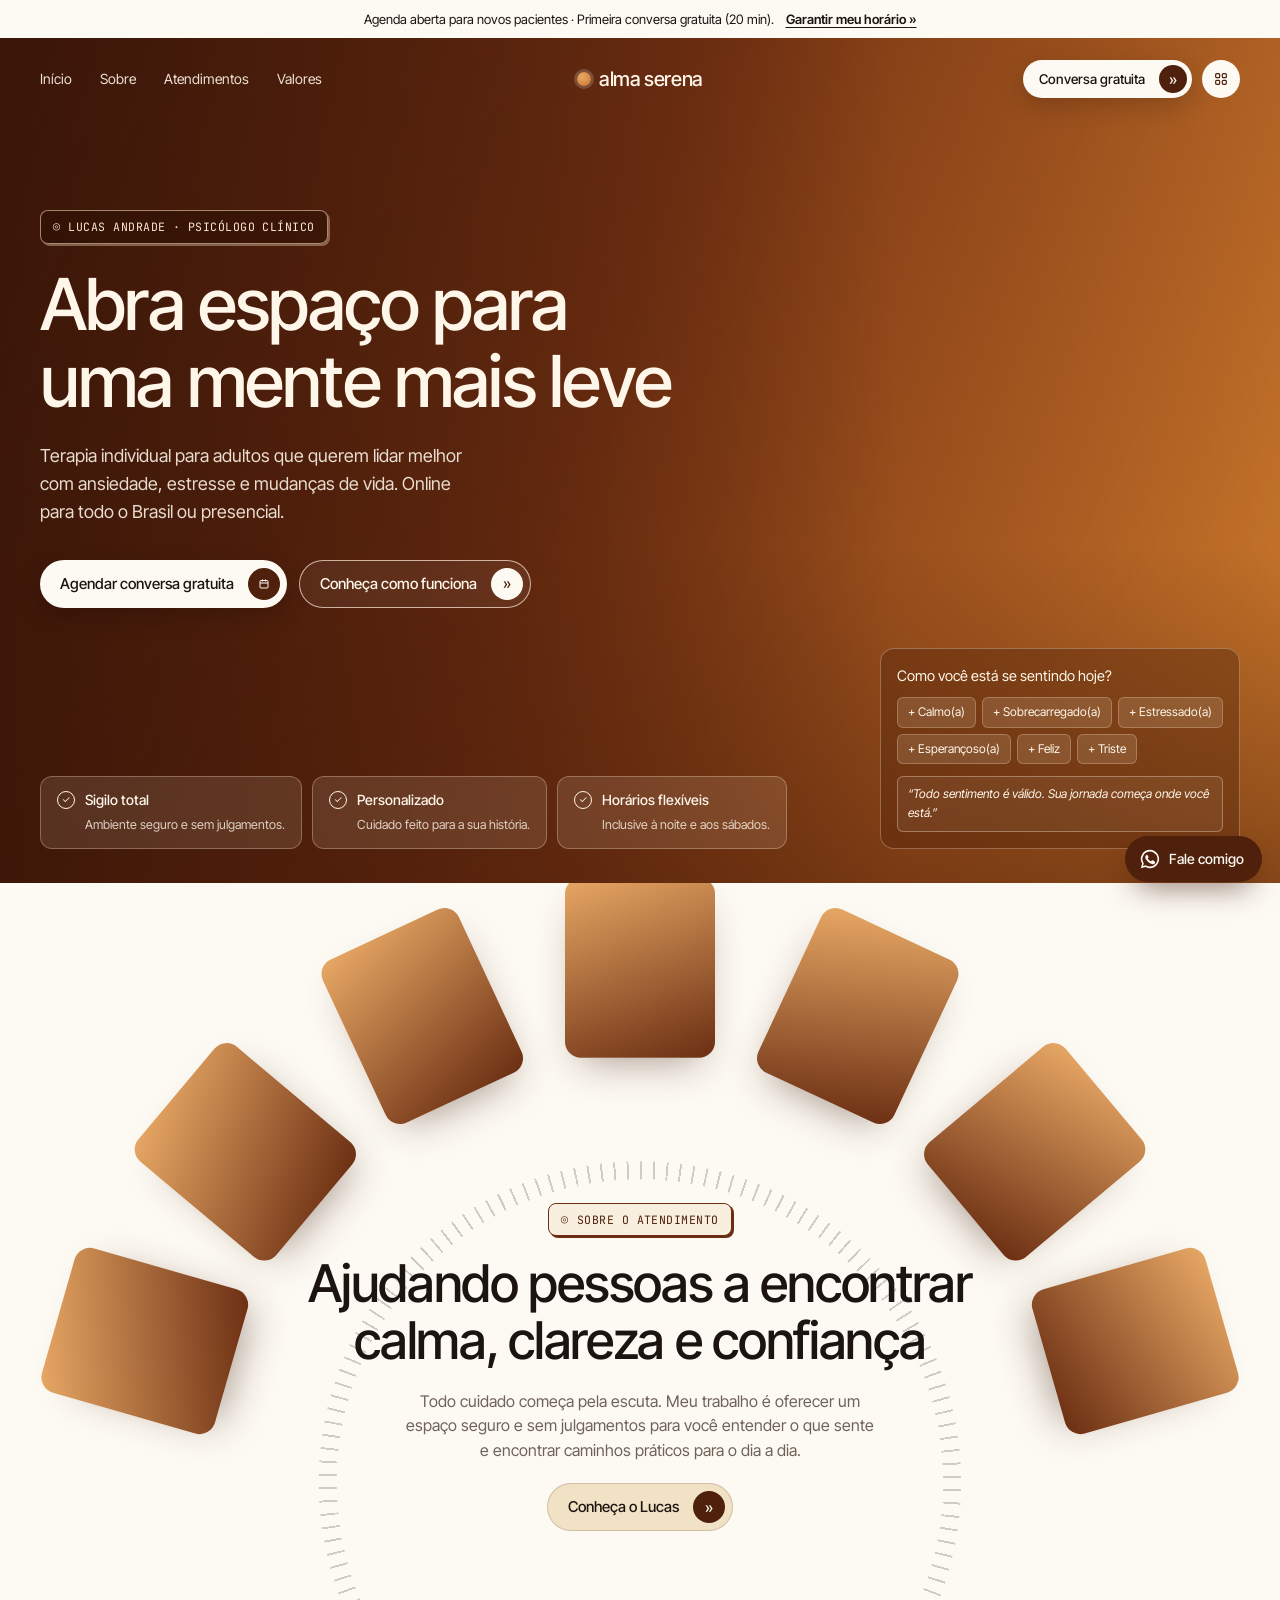
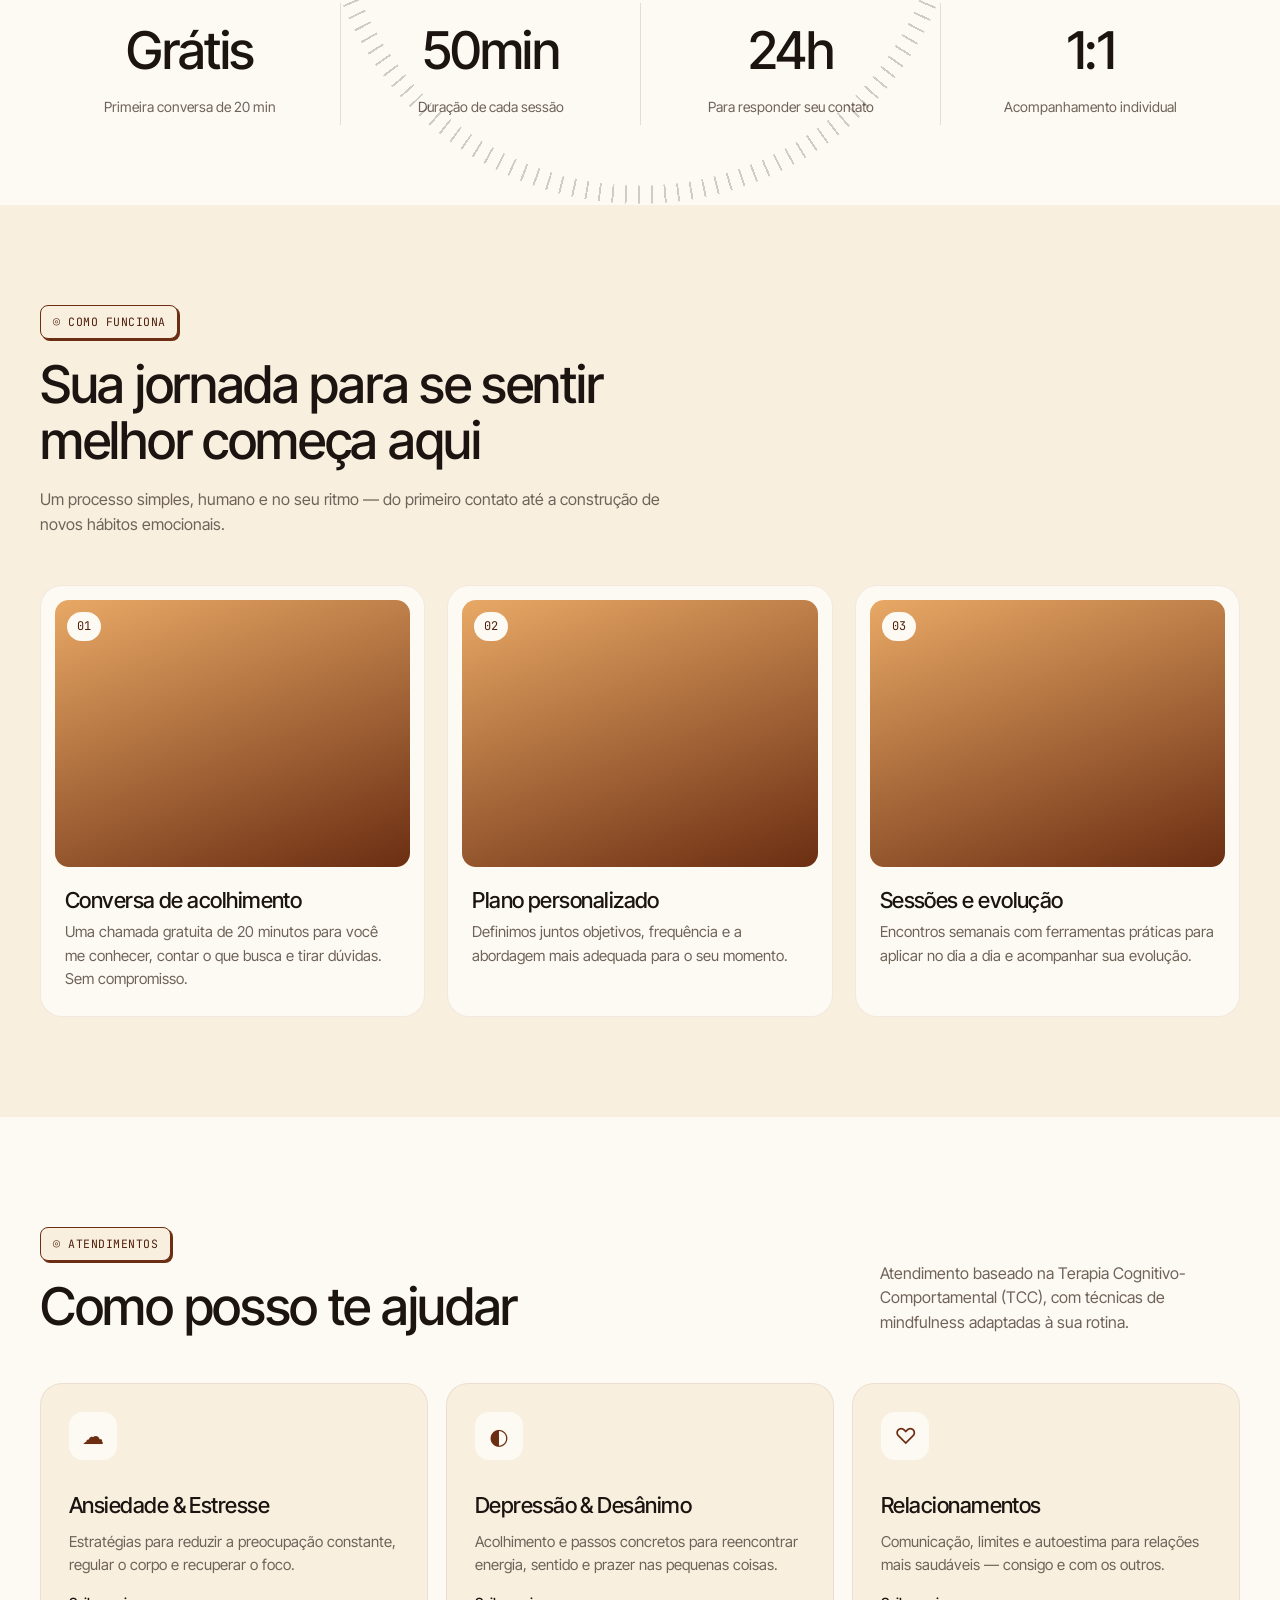
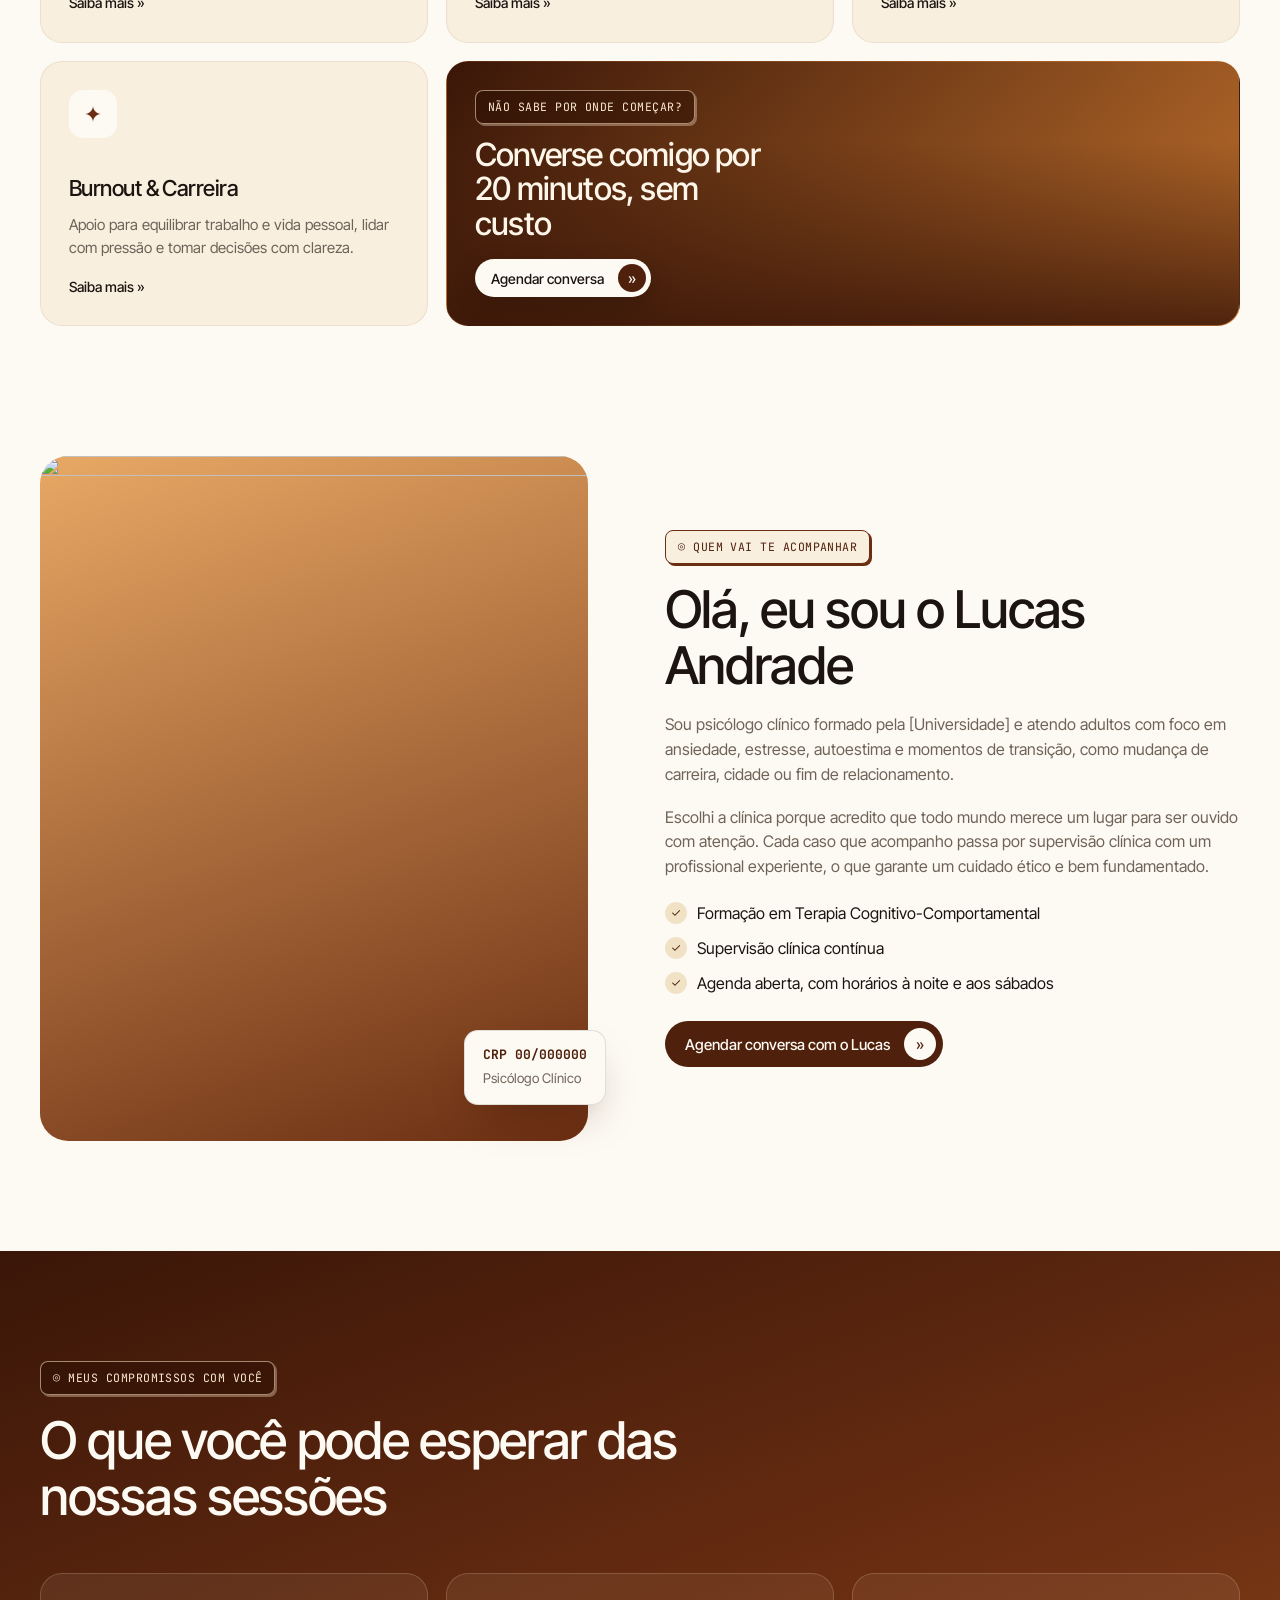
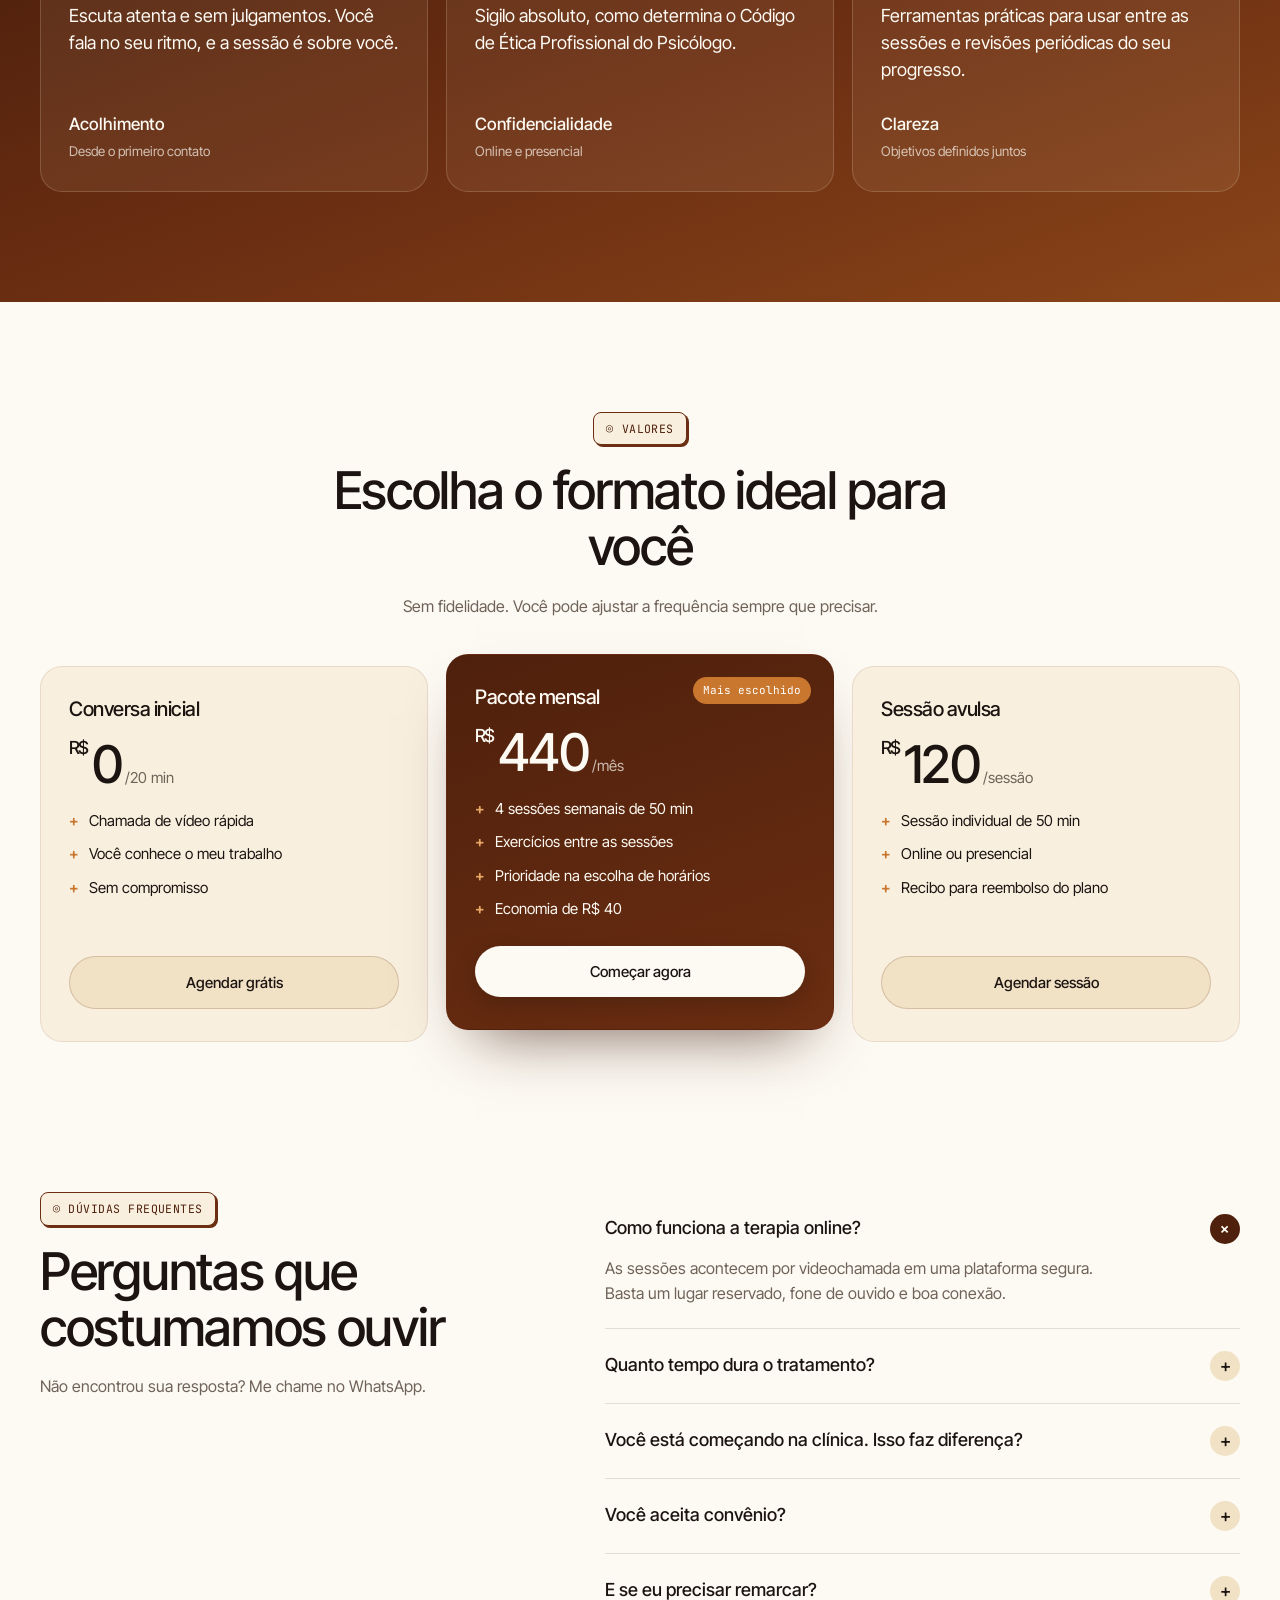
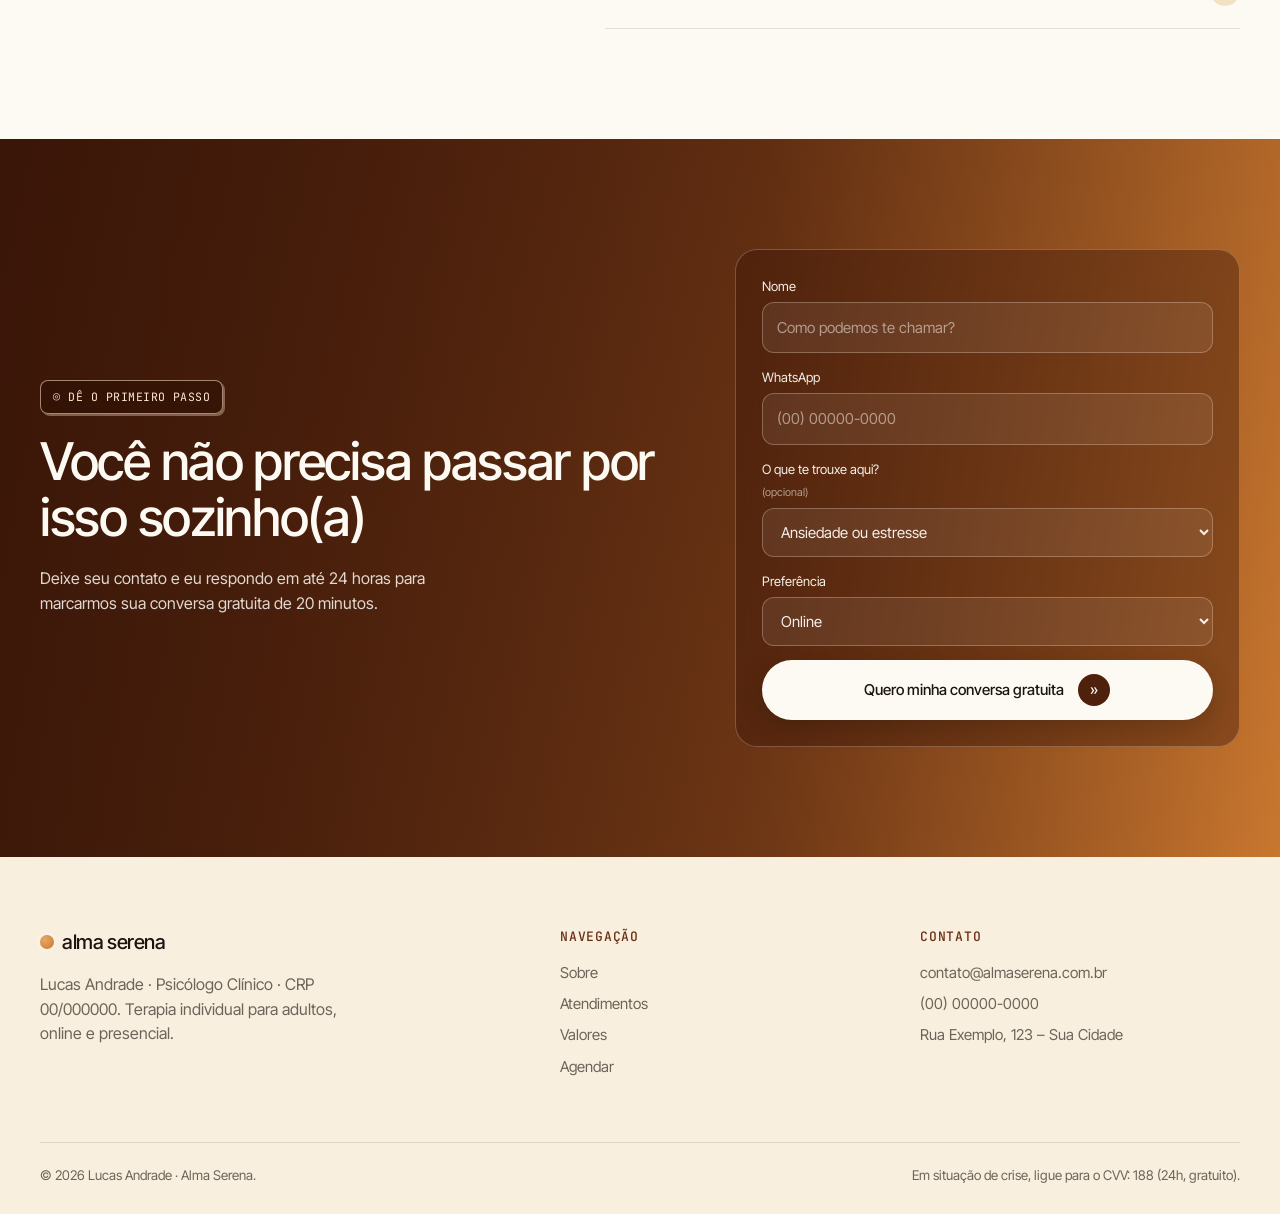
==== commit 53043600: "Adapt copy for a newly practicing psychologist focused on client acquisition Replace experience-base" ====
--- a/index.html
+++ b/index.html
@@ -3,7 +3,7 @@
 <head>
   <meta charset="utf-8" />
   <meta name="viewport" content="width=device-width, initial-scale=1" />
-  <title>Alma Serena · Psicoterapia e Bem-estar Emocional</title>
+  <title>Alma Serena · Lucas Andrade, Psicólogo</title>
   <meta name="description" content="Psicoterapia individual, mindfulness e acompanhamento personalizado, online ou presencial. Agende sua primeira sessão." />
   <link rel="preconnect" href="https://fonts.googleapis.com" />
   <link rel="preconnect" href="https://fonts.gstatic.com" crossorigin />
@@ -14,8 +14,8 @@
 
   <!-- Barra de anúncio -->
   <div class="announce">
-    <span>Primeira conversa de acolhimento gratuita (20 min).</span>
-    <a href="#agendar">Agendar agora <span aria-hidden="true">»</span></a>
+    <span>Agenda aberta para novos pacientes · Primeira conversa gratuita (20 min).</span>
+    <a href="#agendar">Garantir meu horário <span aria-hidden="true">»</span></a>
   </div>
 
   <!-- HERO -->
@@ -32,7 +32,7 @@
       </ul>
       <a class="logo" href="#inicio"><span class="logo__dot"></span>alma serena</a>
       <div class="nav__actions">
-        <a class="btn btn--light btn--sm" href="#agendar">Agendar sessão <span class="btn__icon btn__icon--dark">»</span></a>
+        <a class="btn btn--light btn--sm" href="#agendar">Conversa gratuita <span class="btn__icon btn__icon--dark">»</span></a>
         <button class="menu-btn" aria-label="Abrir menu" aria-expanded="false">
           <svg viewBox="0 0 24 24" width="16" height="16" fill="none" stroke="currentColor" stroke-width="1.8"><rect x="4" y="4" width="6" height="6" rx="1.5"/><rect x="14" y="4" width="6" height="6" rx="1.5"/><rect x="4" y="14" width="6" height="6" rx="1.5"/><rect x="14" y="14" width="6" height="6" rx="1.5"/></svg>
         </button>
@@ -40,13 +40,13 @@
     </nav>
 
     <div class="hero__content container">
-      <span class="tag tag--dark"><i class="tag__icon">◎</i> PSICOTERAPIA PERSONALIZADA &amp; BEM-ESTAR</span>
+      <span class="tag tag--dark"><i class="tag__icon">◎</i> LUCAS ANDRADE · PSICÓLOGO CLÍNICO</span>
       <h1>Abra espaço para<br/>uma mente mais leve</h1>
-      <p class="hero__lead">Psicoterapia, mindfulness e práticas baseadas em evidências para você cuidar das emoções com acolhimento e constância.</p>
+      <p class="hero__lead">Terapia individual para adultos que querem lidar melhor com ansiedade, estresse e mudanças de vida. Online para todo o Brasil ou presencial.</p>
       <div class="hero__ctas">
-        <a class="btn btn--light" href="#agendar">Agende sua primeira sessão <span class="btn__icon btn__icon--dark">
+        <a class="btn btn--light" href="#agendar">Agendar conversa gratuita <span class="btn__icon btn__icon--dark">
           <svg viewBox="0 0 24 24" width="12" height="12" fill="none" stroke="currentColor" stroke-width="2"><rect x="4" y="5" width="16" height="15" rx="2"/><path d="M4 10h16M9 3v4M15 3v4"/></svg></span></a>
-        <a class="btn btn--ghost" href="#servicos">Conheça os atendimentos <span class="btn__icon btn__icon--light">»</span></a>
+        <a class="btn btn--ghost" href="#como-funciona">Conheça como funciona <span class="btn__icon btn__icon--light">»</span></a>
       </div>
     </div>
 
@@ -54,7 +54,7 @@
       <ul class="pills">
         <li><span class="pill__check">✓</span><div><strong>Sigilo total</strong><small>Ambiente seguro e sem julgamentos.</small></div></li>
         <li><span class="pill__check">✓</span><div><strong>Personalizado</strong><small>Cuidado feito para a sua história.</small></div></li>
-        <li><span class="pill__check">✓</span><div><strong>Flexível</strong><small>Online ou presencial.</small></div></li>
+        <li><span class="pill__check">✓</span><div><strong>Horários flexíveis</strong><small>Inclusive à noite e aos sábados.</small></div></li>
       </ul>
 
       <div class="mood" aria-label="Como você está se sentindo hoje?">
@@ -89,16 +89,16 @@
       </div>
 
       <div class="about__text container reveal">
-        <span class="tag"><i class="tag__icon">◎</i> SOBRE A ALMA SERENA</span>
+        <span class="tag"><i class="tag__icon">◎</i> SOBRE O ATENDIMENTO</span>
         <h2>Ajudando pessoas a encontrar calma, clareza e confiança</h2>
-        <p>Acreditamos que todo cuidado verdadeiro começa pela escuta. Nosso objetivo é ajudar você a atravessar ansiedade, estresse e mudanças de vida com mais leveza e autoconhecimento.</p>
-        <a class="btn btn--soft" href="#terapeuta">Conheça a terapeuta <span class="btn__icon btn__icon--brand">»</span></a>
+        <p>Todo cuidado começa pela escuta. Meu trabalho é oferecer um espaço seguro e sem julgamentos para você entender o que sente e encontrar caminhos práticos para o dia a dia.</p>
+        <a class="btn btn--soft" href="#terapeuta">Conheça o Lucas <span class="btn__icon btn__icon--brand">»</span></a>
       </div>
 
       <ul class="stats container reveal">
-        <li><strong data-count="12">0</strong><span>+</span><small>Anos de experiência</small></li>
-        <li><strong data-count="1500">0</strong><span>+</span><small>Sessões realizadas</small></li>
-        <li><strong data-count="98">0</strong><span>%</span><small>Satisfação dos pacientes</small></li>
+        <li><strong>Grátis</strong><small>Primeira conversa de 20 min</small></li>
+        <li><strong>50</strong><span>min</span><small>Duração de cada sessão</small></li>
+        <li><strong>24</strong><span>h</span><small>Para responder seu contato</small></li>
         <li><strong>1:1</strong><small>Acompanhamento individual</small></li>
       </ul>
     </section>
@@ -117,11 +117,11 @@
             <span class="step__num">01</span>
             <div class="step__img"><img src="https://images.unsplash.com/photo-1573497019940-1c28c88b4f3e?auto=format&fit=crop&w=700&q=70" alt="Terapeuta sorrindo em conversa de acolhimento" loading="lazy" onerror="this.remove()"></div>
             <h3>Conversa de acolhimento</h3>
-            <p>Um bate-papo gratuito de 20 minutos para entender o que você busca e tirar suas dúvidas.</p>
+            <p>Uma chamada gratuita de 20 minutos para você me conhecer, contar o que busca e tirar dúvidas. Sem compromisso.</p>
           </li>
           <li class="step reveal">
             <span class="step__num">02</span>
-            <div class="step__img"><img src="https://images.unsplash.com/photo-1573497620053-ea5300f94f21?auto=format&fit=crop&w=700&q=70" alt="Profissional planejando um acompanhamento" loading="lazy" onerror="this.remove()"></div>
+            <div class="step__img"><img src="https://images.unsplash.com/photo-1573497620053-ea5300f94f21?auto=format&fit=crop&w=700&q=70" alt="Psicólogo planejando o acompanhamento" loading="lazy" onerror="this.remove()"></div>
             <h3>Plano personalizado</h3>
             <p>Definimos juntos objetivos, frequência e a abordagem mais adequada para o seu momento.</p>
           </li>
@@ -141,9 +141,9 @@
         <div class="section-head section-head--row reveal">
           <div>
             <span class="tag"><i class="tag__icon">◎</i> ATENDIMENTOS</span>
-            <h2>Cuidado para cada fase da sua vida</h2>
+            <h2>Como posso te ajudar</h2>
           </div>
-          <p>Abordagens integradas — Terapia Cognitivo-Comportamental, mindfulness e psicologia positiva — adaptadas à sua realidade.</p>
+          <p>Atendimento baseado na Terapia Cognitivo-Comportamental (TCC), com técnicas de mindfulness adaptadas à sua rotina.</p>
         </div>
 
         <div class="cards">
@@ -174,9 +174,9 @@
           <article class="card card--photo reveal">
             <img src="https://images.unsplash.com/photo-1499209974431-9dddcece7f88?auto=format&fit=crop&w=900&q=70" alt="Pessoa meditando em ambiente tranquilo" loading="lazy" onerror="this.remove()">
             <div class="card__overlay">
-              <span class="tag tag--dark">MINDFULNESS</span>
-              <h3>Programa de 8 semanas de atenção plena</h3>
-              <a class="btn btn--light btn--sm" href="#agendar">Quero participar <span class="btn__icon btn__icon--dark">»</span></a>
+              <span class="tag tag--dark">NÃO SABE POR ONDE COMEÇAR?</span>
+              <h3>Converse comigo por 20 minutos, sem custo</h3>
+              <a class="btn btn--light btn--sm" href="#agendar">Agendar conversa <span class="btn__icon btn__icon--dark">»</span></a>
             </div>
           </article>
         </div>
@@ -187,23 +187,23 @@
     <section class="therapist" id="terapeuta">
       <div class="container therapist__grid">
         <div class="therapist__photo reveal">
-          <img src="https://images.unsplash.com/photo-1594824476967-48c8b964273f?auto=format&fit=crop&w=900&q=75" alt="" loading="lazy" onerror="this.src='https://images.unsplash.com/photo-1573497019940-1c28c88b4f3e?auto=format&fit=crop&w=900&q=75'; this.onerror=null;">
+          <img src="https://images.unsplash.com/photo-1507003211169-0a1dd7228f2d?auto=format&fit=crop&w=900&q=75" alt="" loading="lazy" onerror="this.src='https://images.unsplash.com/photo-1500648767791-00dcc994a43e?auto=format&fit=crop&w=900&q=75'; this.onerror=null;">
           <div class="badge-float">
             <strong>CRP 00/000000</strong>
-            <small>Psicóloga Clínica</small>
+            <small>Psicólogo Clínico</small>
           </div>
         </div>
         <div class="therapist__text reveal">
           <span class="tag"><i class="tag__icon">◎</i> QUEM VAI TE ACOMPANHAR</span>
-          <h2>Olá, eu sou a Helena Duarte</h2>
-          <p>Sou psicóloga clínica há mais de 12 anos, com especialização em Terapia Cognitivo-Comportamental e formação em Mindfulness. Meu trabalho é criar um espaço seguro onde você possa ser quem é — sem pressa e sem julgamentos.</p>
-          <p>Atendo adolescentes e adultos, online para todo o Brasil e presencialmente em consultório.</p>
+          <h2>Olá, eu sou o Lucas Andrade</h2>
+          <p>Sou psicólogo clínico formado pela [Universidade] e atendo adultos com foco em ansiedade, estresse, autoestima e momentos de transição, como mudança de carreira, cidade ou fim de relacionamento.</p>
+          <p>Escolhi a clínica porque acredito que todo mundo merece um lugar para ser ouvido com atenção. Cada caso que acompanho passa por supervisão clínica com um profissional experiente, o que garante um cuidado ético e bem fundamentado.</p>
           <ul class="checklist">
-            <li>Especialista em TCC e Terapia do Esquema</li>
-            <li>Formação em Mindfulness (MBSR)</li>
-            <li>Atendimento online e presencial</li>
+            <li>Formação em Terapia Cognitivo-Comportamental</li>
+            <li>Supervisão clínica contínua</li>
+            <li>Agenda aberta, com horários à noite e aos sábados</li>
           </ul>
-          <a class="btn btn--brand" href="#agendar">Agendar com a Helena <span class="btn__icon btn__icon--light">»</span></a>
+          <a class="btn btn--brand" href="#agendar">Agendar conversa com o Lucas <span class="btn__icon btn__icon--light">»</span></a>
         </div>
       </div>
     </section>
@@ -212,24 +212,23 @@
     <section class="testimonials">
       <div class="container">
         <div class="section-head reveal">
-          <span class="tag tag--dark"><i class="tag__icon">◎</i> DEPOIMENTOS</span>
-          <h2>Histórias de quem decidiu se cuidar</h2>
+          <span class="tag tag--dark"><i class="tag__icon">◎</i> MEUS COMPROMISSOS COM VOCÊ</span>
+          <h2>O que você pode esperar das nossas sessões</h2>
         </div>
         <div class="quotes">
           <figure class="quote reveal">
-            <blockquote>“Cheguei com crises de ansiedade quase diárias. Hoje consigo reconhecer os sinais e tenho ferramentas para lidar com eles.”</blockquote>
-            <figcaption><img src="https://images.unsplash.com/photo-1494790108377-be9c29b29330?auto=format&fit=crop&w=120&q=70" alt="" loading="lazy" onerror="this.remove()"><span><strong>Mariana S.</strong><small>Paciente há 1 ano</small></span></figcaption>
+            <blockquote>Escuta atenta e sem julgamentos. Você fala no seu ritmo, e a sessão é sobre você.</blockquote>
+            <figcaption><span><strong>Acolhimento</strong><small>Desde o primeiro contato</small></span></figcaption>
           </figure>
           <figure class="quote reveal">
-            <blockquote>“A terapia online encaixou na minha rotina. Me senti acolhido desde a primeira sessão.”</blockquote>
-            <figcaption><img src="https://images.unsplash.com/photo-1507003211169-0a1dd7228f2d?auto=format&fit=crop&w=120&q=70" alt="" loading="lazy" onerror="this.remove()"><span><strong>Rafael T.</strong><small>Paciente há 8 meses</small></span></figcaption>
+            <blockquote>Sigilo absoluto, como determina o Código de Ética Profissional do Psicólogo.</blockquote>
+            <figcaption><span><strong>Confidencialidade</strong><small>Online e presencial</small></span></figcaption>
           </figure>
           <figure class="quote reveal">
-            <blockquote>“Aprendi a colocar limites e a me tratar com mais gentileza. Foi o melhor investimento que fiz em mim.”</blockquote>
-            <figcaption><img src="https://images.unsplash.com/photo-1438761681033-6461ffad8d80?auto=format&fit=crop&w=120&q=70" alt="" loading="lazy" onerror="this.remove()"><span><strong>Juliana M.</strong><small>Paciente há 2 anos</small></span></figcaption>
+            <blockquote>Ferramentas práticas para usar entre as sessões e revisões periódicas do seu progresso.</blockquote>
+            <figcaption><span><strong>Clareza</strong><small>Objetivos definidos juntos</small></span></figcaption>
           </figure>
         </div>
-        <p class="disclaimer">Depoimentos ilustrativos. Nomes e fotos fictícios.</p>
       </div>
     </section>
 
@@ -243,36 +242,36 @@
         </div>
         <div class="plans">
           <article class="plan reveal">
+            <h3>Conversa inicial</h3>
+            <p class="plan__price"><small>R$</small>0<span>/20 min</span></p>
+            <ul>
+              <li>Chamada de vídeo rápida</li>
+              <li>Você conhece o meu trabalho</li>
+              <li>Sem compromisso</li>
+            </ul>
+            <a class="btn btn--soft btn--block" href="#agendar">Agendar grátis</a>
+          </article>
+          <article class="plan plan--featured reveal">
+            <span class="plan__flag">Mais escolhido</span>
+            <h3>Pacote mensal</h3>
+            <p class="plan__price"><small>R$</small>440<span>/mês</span></p>
+            <ul>
+              <li>4 sessões semanais de 50 min</li>
+              <li>Exercícios entre as sessões</li>
+              <li>Prioridade na escolha de horários</li>
+              <li>Economia de R$ 40</li>
+            </ul>
+            <a class="btn btn--light btn--block" href="#agendar">Começar agora</a>
+          </article>
+          <article class="plan reveal">
             <h3>Sessão avulsa</h3>
-            <p class="plan__price"><small>R$</small>180<span>/sessão</span></p>
+            <p class="plan__price"><small>R$</small>120<span>/sessão</span></p>
             <ul>
               <li>Sessão individual de 50 min</li>
               <li>Online ou presencial</li>
-              <li>Ideal para começar</li>
+              <li>Recibo para reembolso do plano</li>
             </ul>
-            <a class="btn btn--soft btn--block" href="#agendar">Agendar</a>
-          </article>
-          <article class="plan plan--featured reveal">
-            <span class="plan__flag">Mais escolhido</span>
-            <h3>Pacote mensal</h3>
-            <p class="plan__price"><small>R$</small>640<span>/mês</span></p>
-            <ul>
-              <li>4 sessões semanais de 50 min</li>
-              <li>Exercícios entre sessões</li>
-              <li>Suporte por mensagem</li>
-              <li>Economia de R$ 80</li>
-            </ul>
-            <a class="btn btn--light btn--block" href="#agendar">Começar agora</a>
-          </article>
-          <article class="plan reveal">
-            <h3>Programa Mindfulness</h3>
-            <p class="plan__price"><small>R$</small>890<span>/8 semanas</span></p>
-            <ul>
-              <li>8 encontros em grupo</li>
-              <li>Áudios de meditação guiada</li>
-              <li>Material de apoio</li>
-            </ul>
-            <a class="btn btn--soft btn--block" href="#agendar">Garantir vaga</a>
+            <a class="btn btn--soft btn--block" href="#agendar">Agendar sessão</a>
           </article>
         </div>
       </div>
@@ -284,7 +283,7 @@
         <div class="reveal">
           <span class="tag"><i class="tag__icon">◎</i> DÚVIDAS FREQUENTES</span>
           <h2>Perguntas que costumamos ouvir</h2>
-          <p>Não encontrou sua resposta? Fale com a gente pelo WhatsApp.</p>
+          <p>Não encontrou sua resposta? Me chame no WhatsApp.</p>
         </div>
         <div class="faq__list reveal">
           <details open>
@@ -296,8 +295,12 @@
             <p>Depende dos seus objetivos. Alguns processos são breves (12 a 16 sessões), outros mais longos. Avaliamos isso juntos periodicamente.</p>
           </details>
           <details>
-            <summary>Vocês aceitam convênio?</summary>
-            <p>O atendimento é particular, mas emitimos recibo para solicitação de reembolso junto ao seu plano de saúde.</p>
+            <summary>Você está começando na clínica. Isso faz diferença?</summary>
+            <p>Tenho registro ativo no CRP e todos os atendimentos passam por supervisão clínica com um psicólogo experiente. Por estar com agenda aberta, também consigo oferecer mais flexibilidade de horários.</p>
+          </details>
+          <details>
+            <summary>Você aceita convênio?</summary>
+            <p>O atendimento é particular, mas emito recibo para você pedir reembolso ao seu plano de saúde.</p>
           </details>
           <details>
             <summary>E se eu precisar remarcar?</summary>
@@ -315,20 +318,29 @@
         <div>
           <span class="tag tag--dark"><i class="tag__icon">◎</i> DÊ O PRIMEIRO PASSO</span>
           <h2>Você não precisa passar por isso sozinho(a)</h2>
-          <p>Preencha o formulário e entraremos em contato em até 24 horas para agendar sua conversa de acolhimento gratuita.</p>
+          <p>Deixe seu contato e eu respondo em até 24 horas para marcarmos sua conversa gratuita de 20 minutos.</p>
         </div>
         <form class="form" onsubmit="event.preventDefault(); this.classList.add('is-sent');">
-          <label>Nome<input type="text" name="nome" placeholder="Como podemos te chamar?" required></label>
-          <label>WhatsApp<input type="tel" name="telefone" placeholder="(00) 00000-0000" required></label>
+          <label>Nome<input type="text" id="nome" name="nome" placeholder="Como podemos te chamar?" required></label>
+          <label>WhatsApp<input type="tel" id="telefone" name="telefone" placeholder="(00) 00000-0000" required></label>
+          <label>O que te trouxe aqui? <small>(opcional)</small>
+            <select name="motivo" id="motivo">
+              <option>Ansiedade ou estresse</option>
+              <option>Tristeza ou desânimo</option>
+              <option>Relacionamentos</option>
+              <option>Trabalho ou carreira</option>
+              <option>Prefiro contar na conversa</option>
+            </select>
+          </label>
           <label>Preferência
-            <select name="formato">
+            <select name="formato" id="formato">
               <option>Online</option>
               <option>Presencial</option>
               <option>Ainda não sei</option>
             </select>
           </label>
-          <button class="btn btn--light btn--block" type="submit">Quero agendar <span class="btn__icon btn__icon--dark">»</span></button>
-          <p class="form__ok">Obrigado! Em breve entraremos em contato. 💛</p>
+          <button class="btn btn--light btn--block" type="submit">Quero minha conversa gratuita <span class="btn__icon btn__icon--dark">»</span></button>
+          <p class="form__ok">Obrigado! Vou te chamar no WhatsApp em até 24 horas.</p>
         </form>
       </div>
     </section>
@@ -338,7 +350,7 @@
     <div class="container footer__grid">
       <div>
         <a class="logo logo--dark" href="#inicio"><span class="logo__dot"></span>alma serena</a>
-        <p>Psicoterapia e bem-estar emocional com acolhimento, ciência e humanidade.</p>
+        <p>Lucas Andrade · Psicólogo Clínico · CRP 00/000000. Terapia individual para adultos, online e presencial.</p>
       </div>
       <div>
         <h4>Navegação</h4>
@@ -350,11 +362,16 @@
       </div>
     </div>
     <div class="container footer__bottom">
-      <small>© 2026 Alma Serena. Todos os direitos reservados.</small>
+      <small>© 2026 Lucas Andrade · Alma Serena.</small>
       <small>Em situação de crise, ligue para o CVV: 188 (24h, gratuito).</small>
     </div>
   </footer>
 
+  <a class="whats" href="https://wa.me/5500000000000?text=Ol%C3%A1%2C%20Lucas!%20Quero%20agendar%20a%20conversa%20gratuita." target="_blank" rel="noopener" aria-label="Falar no WhatsApp">
+    <svg viewBox="0 0 24 24" width="22" height="22" fill="currentColor"><path d="M12 2a10 10 0 0 0-8.6 15.1L2 22l5-1.3A10 10 0 1 0 12 2Zm0 18.2c-1.5 0-3-.4-4.3-1.2l-.3-.2-3 .8.8-2.9-.2-.3A8.2 8.2 0 1 1 12 20.2Zm4.5-6.1c-.2-.1-1.5-.7-1.7-.8-.2-.1-.4-.1-.6.1l-.8 1c-.1.2-.3.2-.5.1a6.7 6.7 0 0 1-3.3-2.9c-.2-.4.2-.4.7-1.3.1-.2 0-.3 0-.4l-.8-1.8c-.2-.5-.4-.4-.6-.4h-.5a1 1 0 0 0-.7.3 3 3 0 0 0-.9 2.2 5.2 5.2 0 0 0 1.1 2.7 11.9 11.9 0 0 0 4.6 4c1.7.7 2.3.8 3.2.7.5-.1 1.5-.6 1.7-1.2.2-.6.2-1.1.2-1.2-.1-.1-.2-.2-.4-.3Z"/></svg>
+    <span>Fale comigo</span>
+  </a>
+
   <script src="assets/script.js"></script>
 </body>
 </html>
--- a/assets/styles.css
+++ b/assets/styles.css
@@ -266,3 +266,10 @@
   .about{--R:86vw;--card:clamp(64px,19vw,110px)}
   .arc__cards figure:nth-child(1),.arc__cards figure:nth-child(7){display:none}
 }
+
+/* ---------- WhatsApp flutuante ---------- */
+.whats{position:fixed;right:max(18px,env(safe-area-inset-right,0px));bottom:calc(18px + env(safe-area-inset-bottom,0px));z-index:40;display:inline-flex;align-items:center;gap:8px;padding:12px 18px 12px 14px;border-radius:999px;background:var(--brown-800);color:var(--cream-50);font-size:14px;font-weight:500;box-shadow:0 14px 30px -10px rgba(58,22,8,.6);transition:transform .25s}
+.whats:hover{transform:translateY(-3px)}
+.form small{opacity:.6}
+.quote figcaption strong{font-size:17px}
+@media (max-width:560px){.whats span{display:none}.whats{padding:14px}}
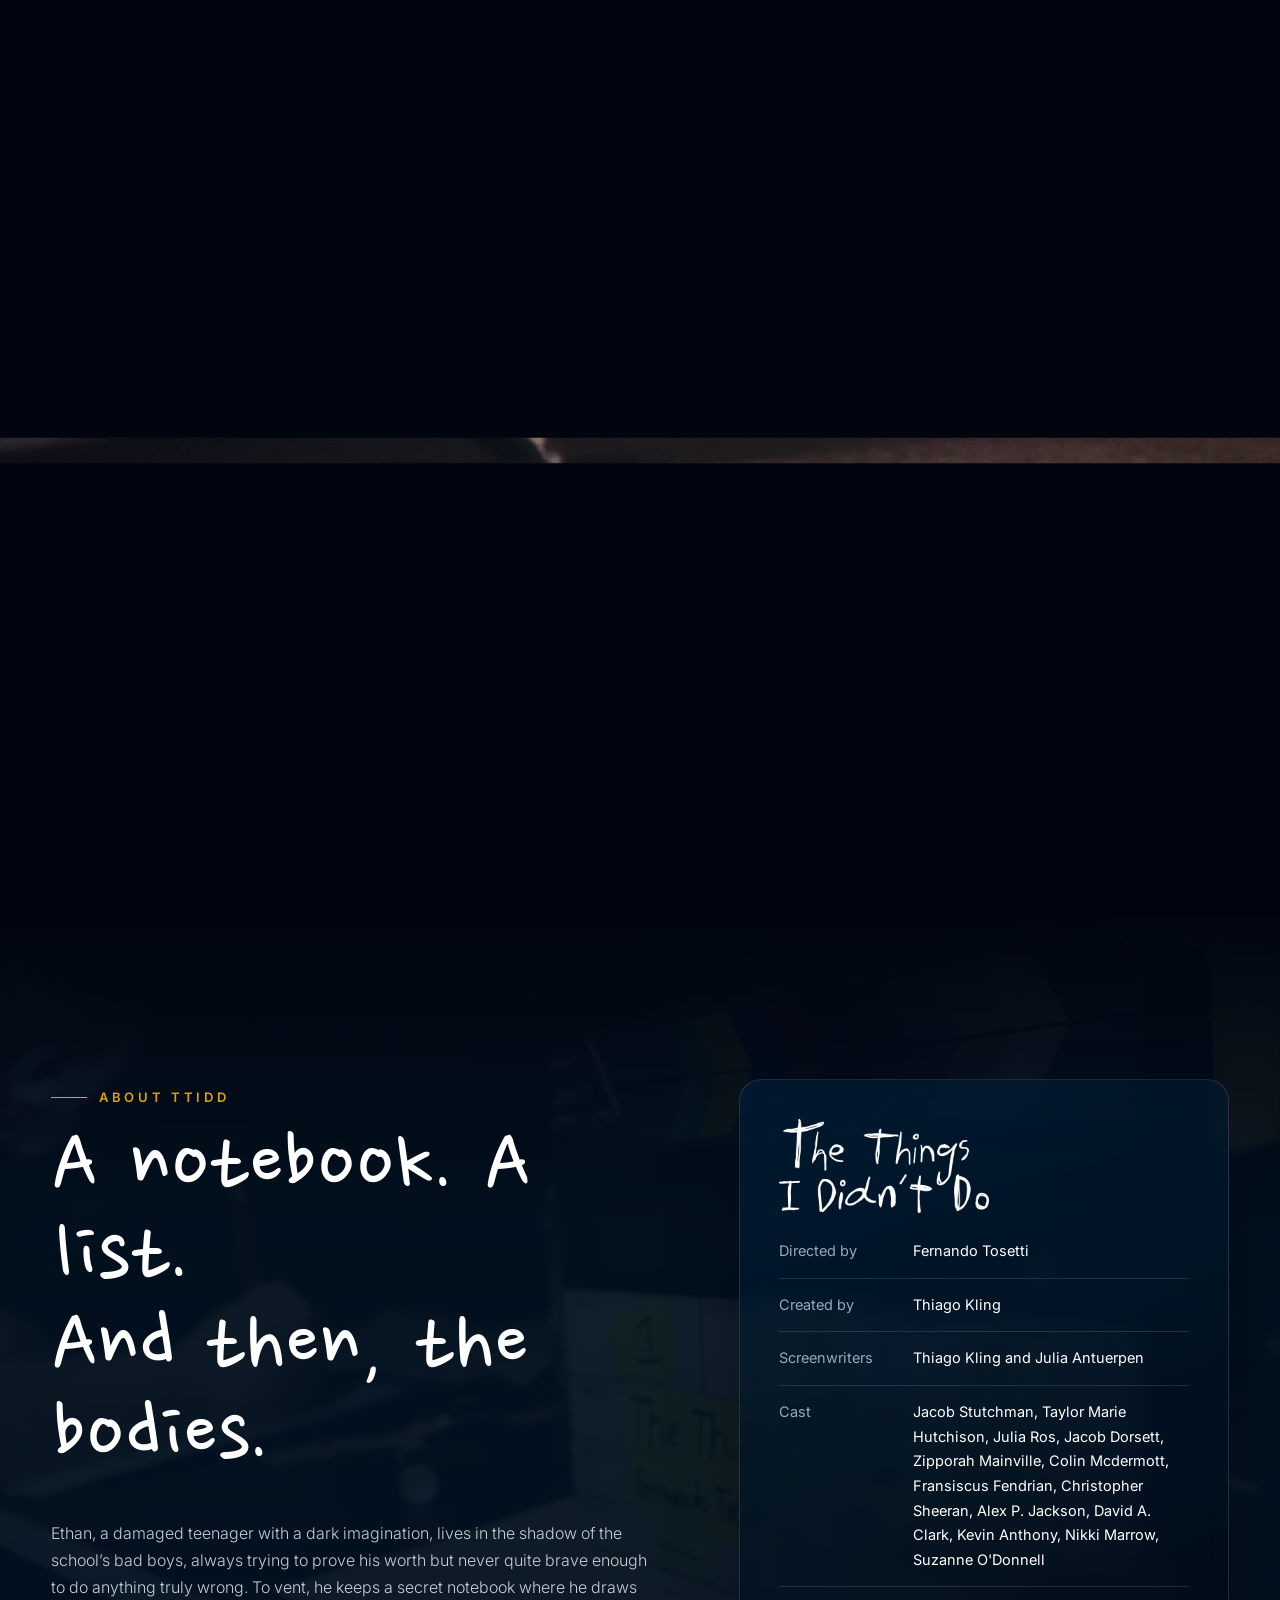
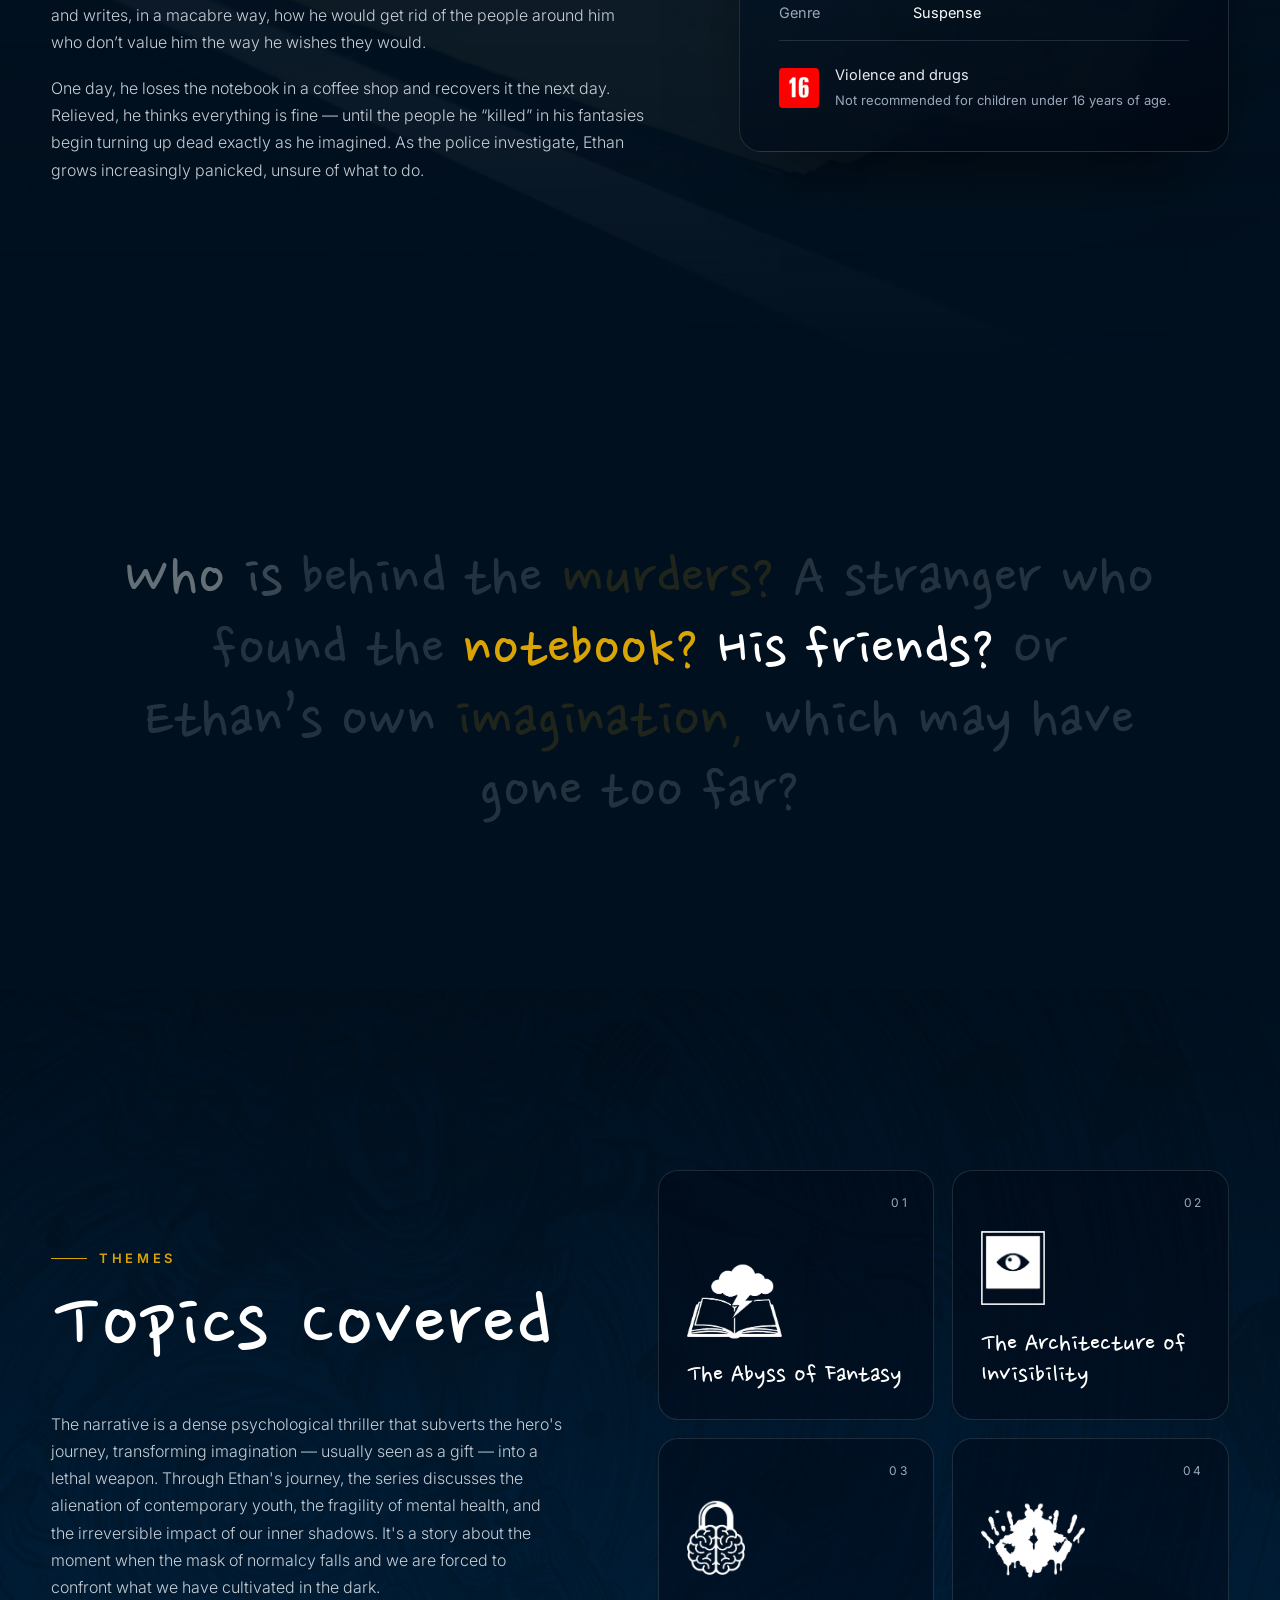
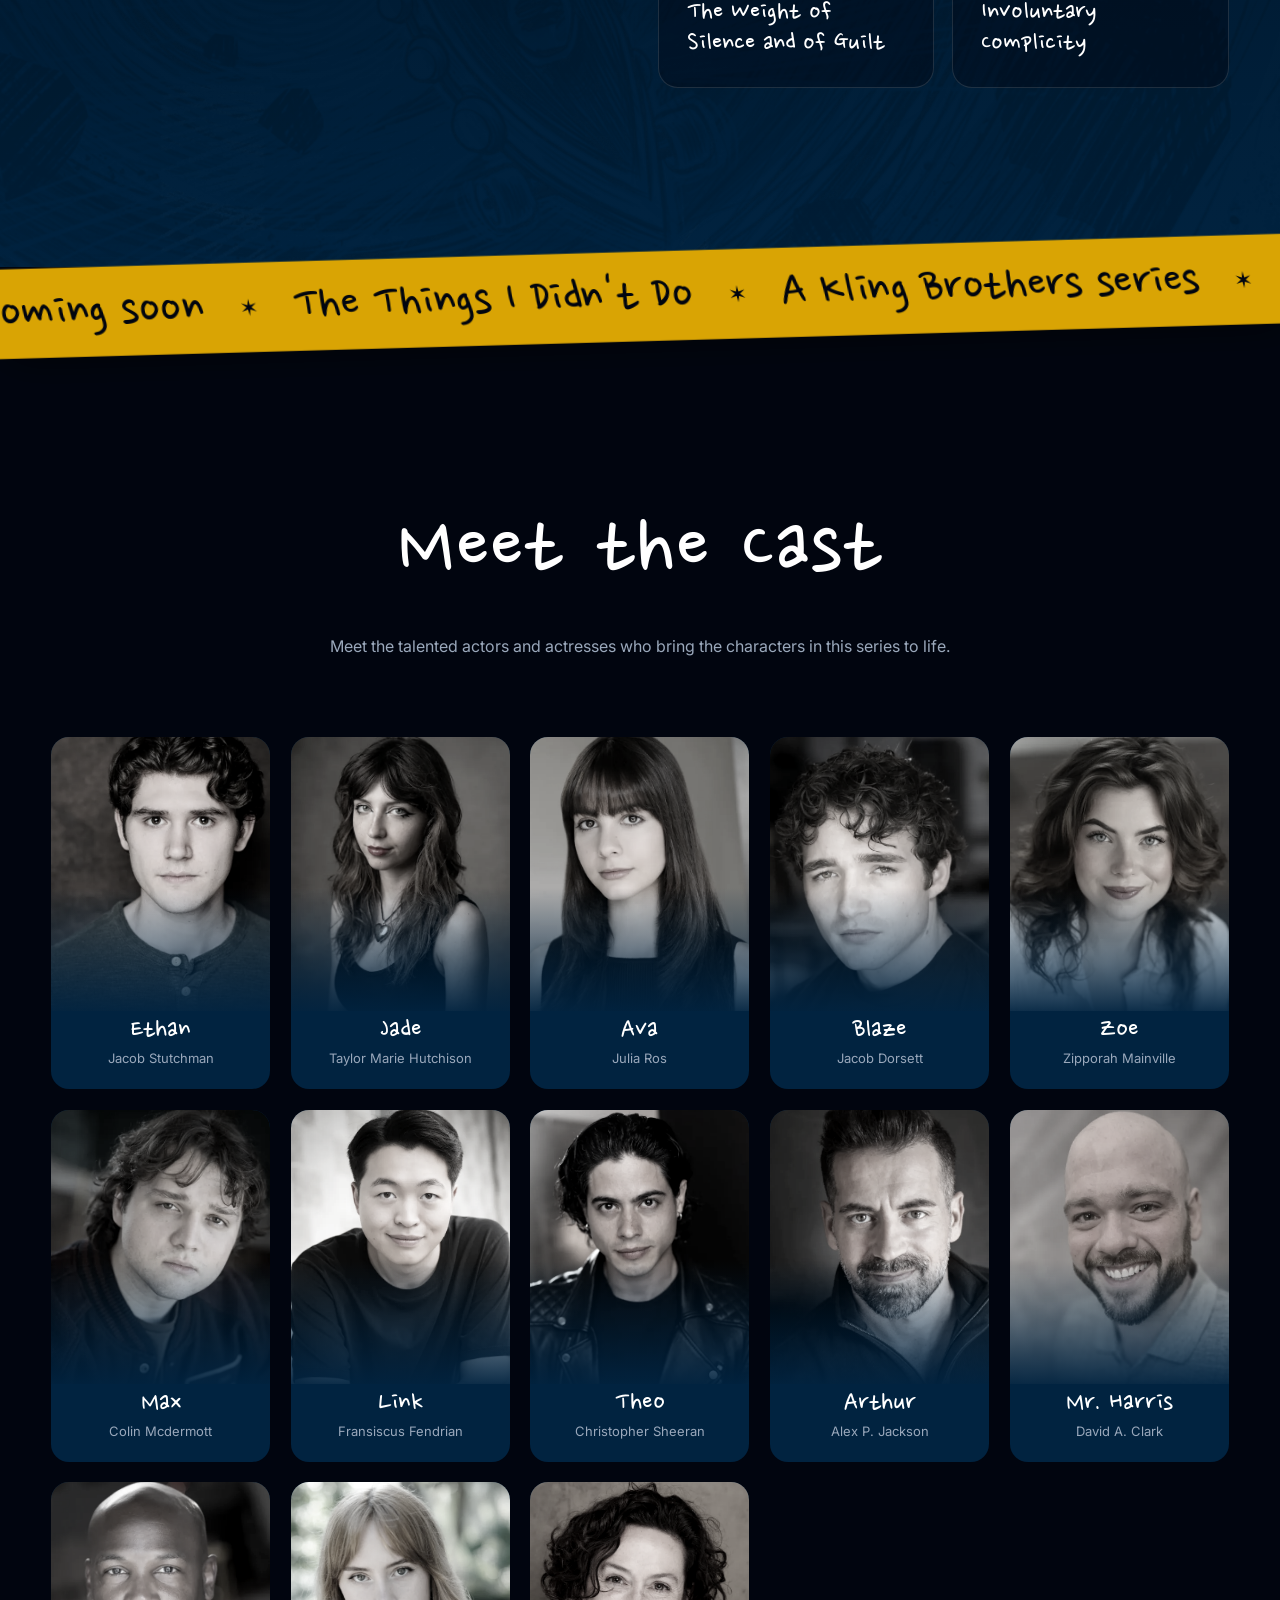
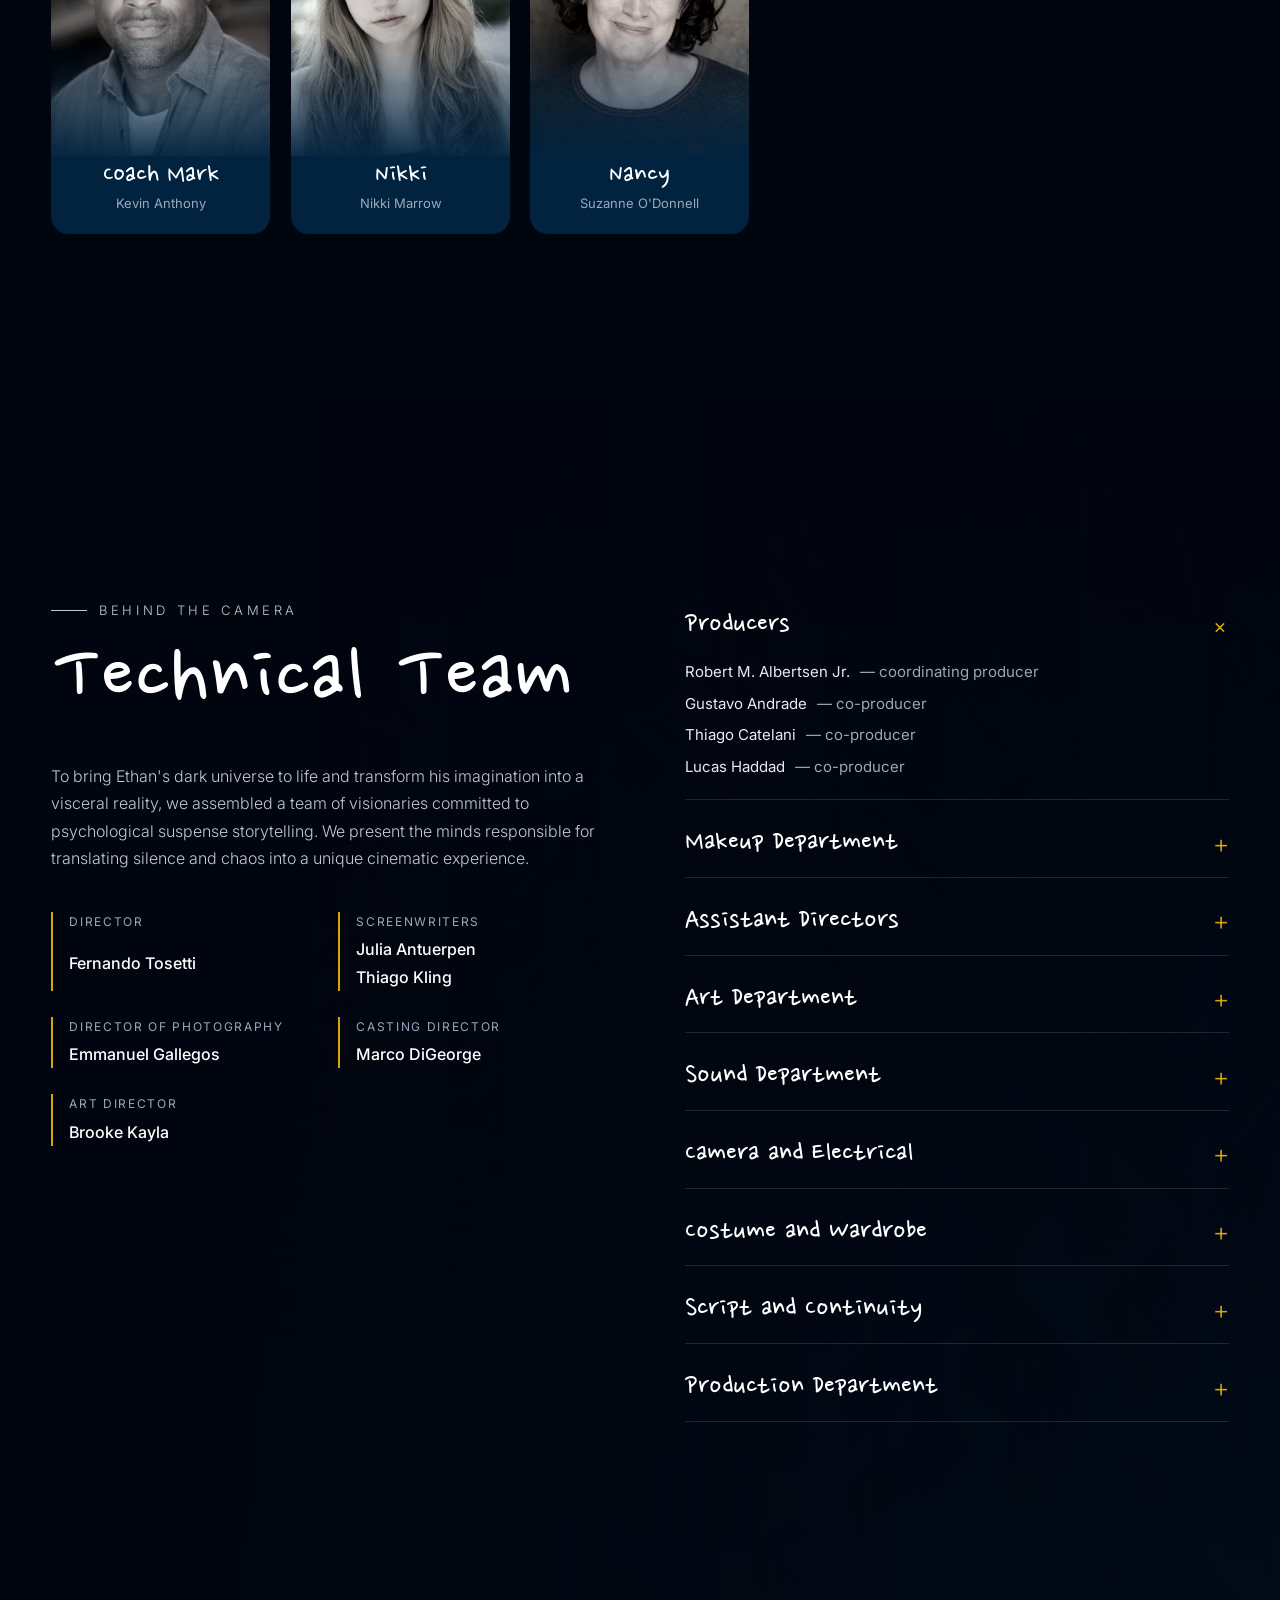
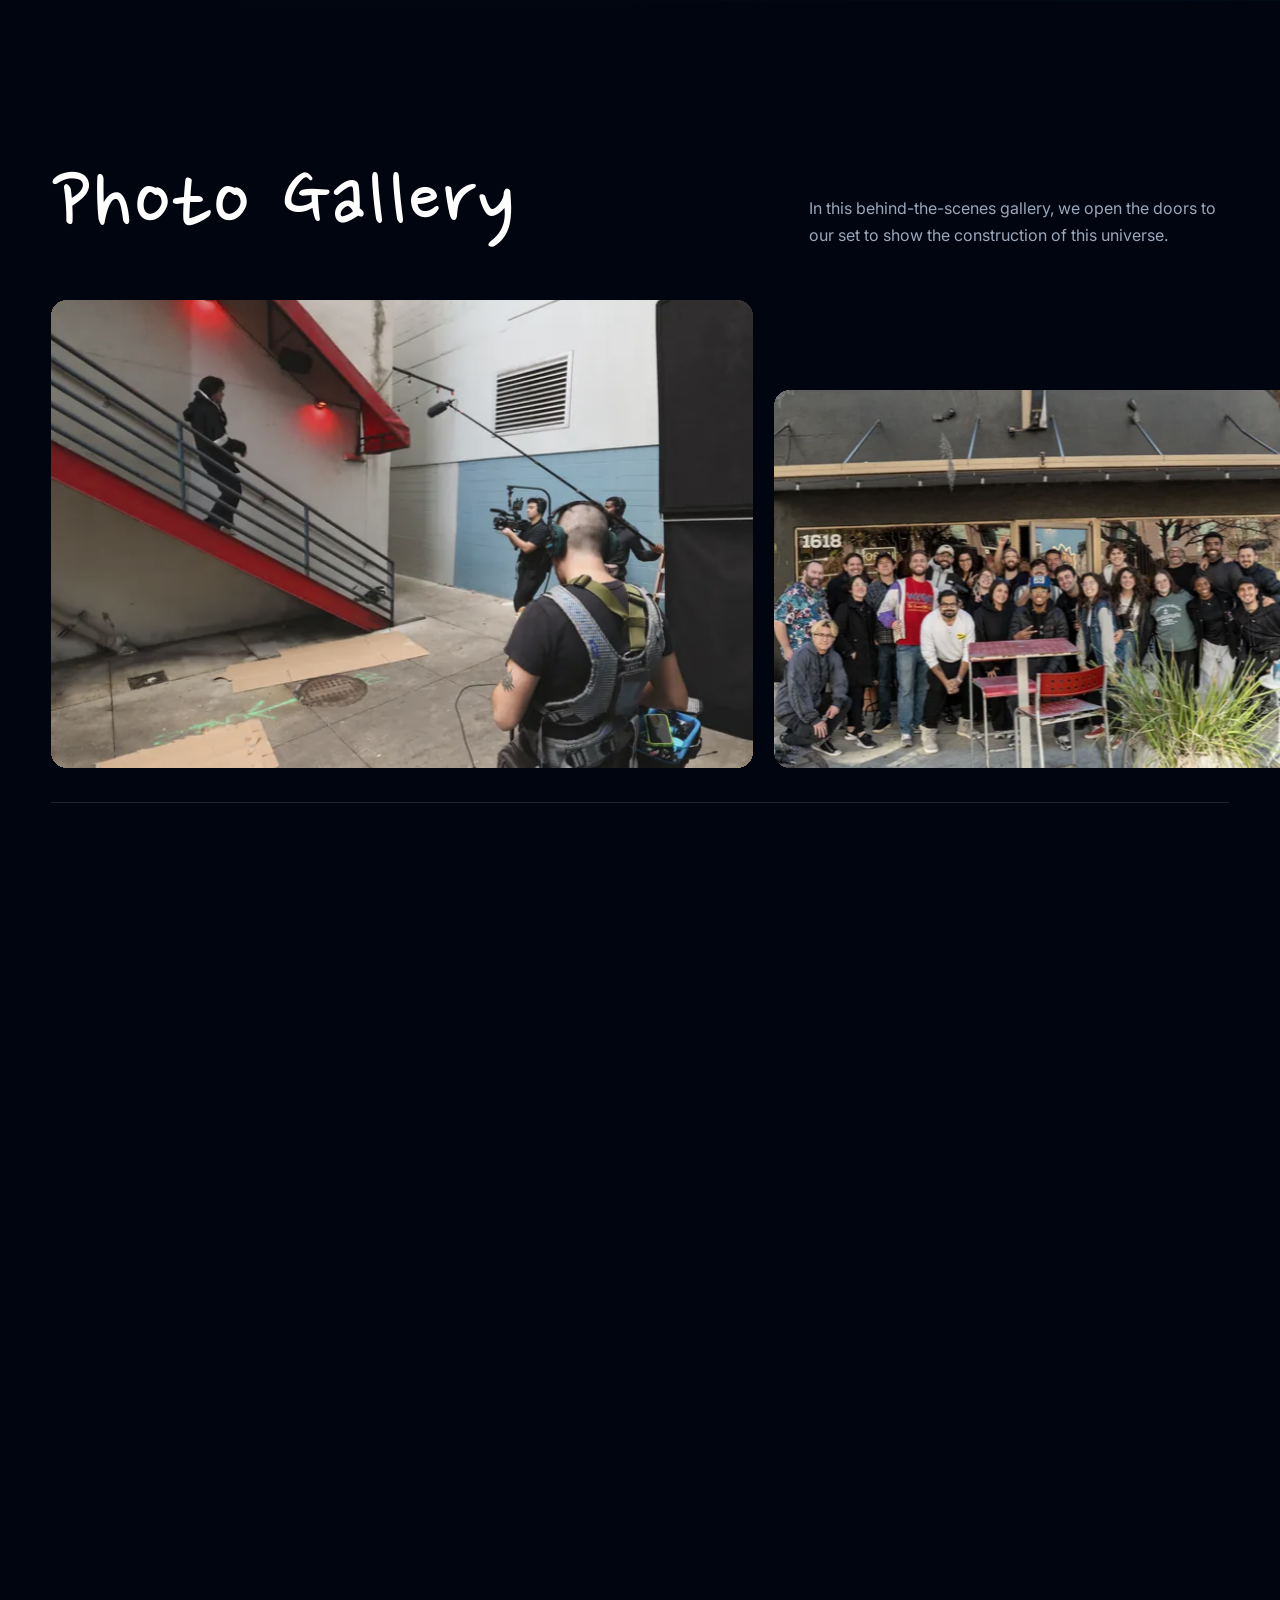
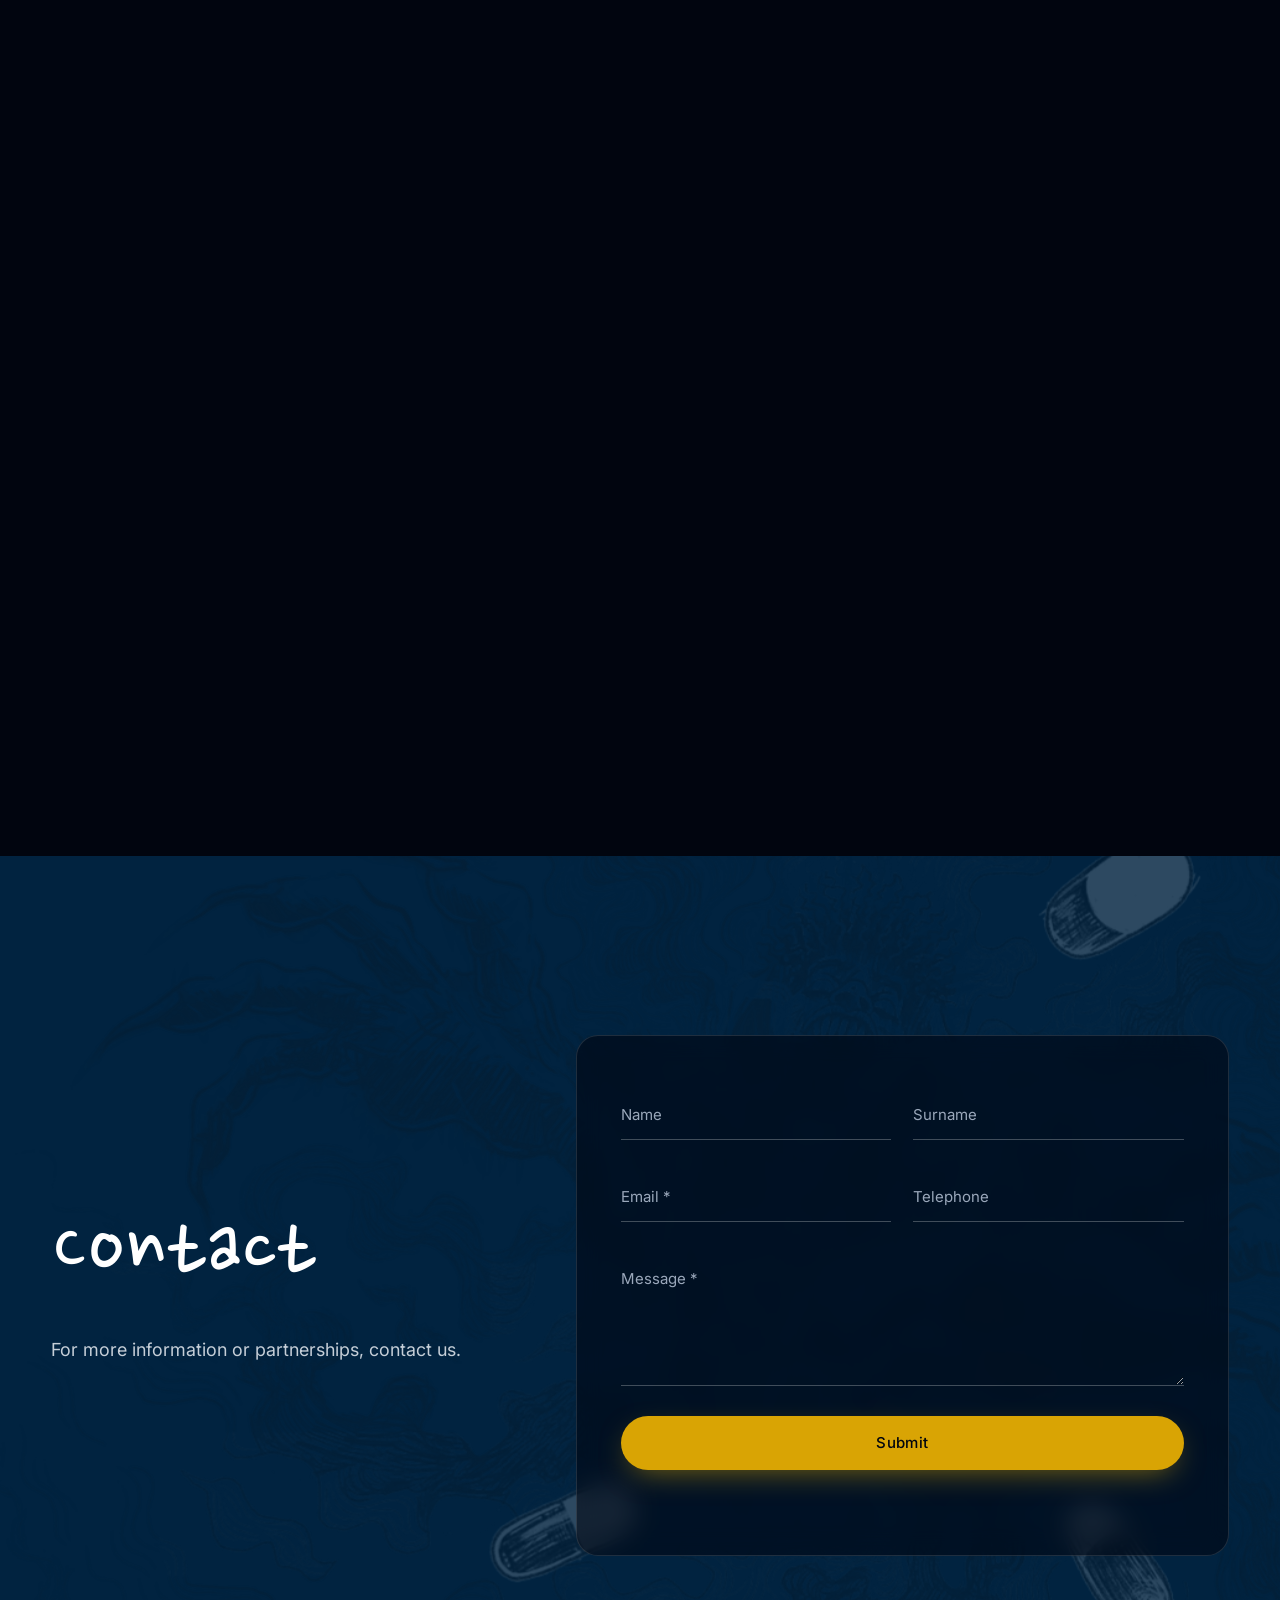
==== commit f490da60: "Rebuild TTIDD landing page with smooth cinematic motion Static page recreated from ttiddtv.com conte" ====
--- a/index.html
+++ b/index.html
@@ -1,377 +1,386 @@
-<!doctype html>
-<html lang="pt-BR">
+<!DOCTYPE html>
+<html lang="en">
 <head>
-  <meta charset="utf-8" />
-  <meta name="viewport" content="width=device-width, initial-scale=1" />
-  <title>Alma Serena · Lucas Andrade, Psicólogo</title>
-  <meta name="description" content="Psicoterapia individual, mindfulness e acompanhamento personalizado, online ou presencial. Agende sua primeira sessão." />
-  <link rel="preconnect" href="https://fonts.googleapis.com" />
-  <link rel="preconnect" href="https://fonts.gstatic.com" crossorigin />
-  <link href="https://fonts.googleapis.com/css2?family=Inter+Tight:wght@400;500;600&family=JetBrains+Mono:wght@400;500&display=swap" rel="stylesheet" />
-  <link rel="stylesheet" href="assets/styles.css" />
+  <meta charset="utf-8">
+  <meta name="viewport" content="width=device-width, initial-scale=1">
+  <title>The Things I Didn't Do | TTIDD</title>
+  <meta name="description" content="The Things I Didn't Do — a Kling Brothers series. A psychological thriller about Ethan, a teenager whose darkest fantasies start coming true. Coming soon.">
+  <meta property="og:title" content="The Things I Didn't Do | TTIDD">
+  <meta property="og:description" content="A Kling Brothers series. Coming soon.">
+  <meta property="og:type" content="website">
+  <meta property="og:url" content="https://www.ttiddtv.com">
+  <meta property="og:image" content="assets/img/heroposter.webp">
+  <meta name="theme-color" content="#01050f">
+
+  <link rel="preconnect" href="https://fonts.googleapis.com">
+  <link rel="preconnect" href="https://fonts.gstatic.com" crossorigin>
+  <link href="https://fonts.googleapis.com/css2?family=Inter:wght@300;400;500;600&family=Nanum+Pen+Script&display=swap" rel="stylesheet">
+  <link rel="preload" as="image" href="assets/img/logo.webp">
+  <link rel="preload" as="image" href="assets/img/heroposter.webp">
+  <link rel="stylesheet" href="css/style.css">
+
+  <script>
+    // Hide animated elements only when JS runs; a safety timer reveals everything
+    // if the animation libraries fail to load.
+    document.documentElement.classList.add('js');
+    window.__ttiddFallback = setTimeout(function () {
+      document.documentElement.classList.remove('js');
+      document.documentElement.classList.add('no-anim');
+    }, 6000);
+  </script>
 </head>
 <body>
 
-  <!-- Barra de anúncio -->
-  <div class="announce">
-    <span>Agenda aberta para novos pacientes · Primeira conversa gratuita (20 min).</span>
-    <a href="#agendar">Garantir meu horário <span aria-hidden="true">»</span></a>
+  <!-- ============ PRELOADER ============ -->
+  <div class="preloader" aria-hidden="true">
+    <div class="preloader__panel preloader__panel--top"></div>
+    <div class="preloader__panel preloader__panel--bottom"></div>
+    <div class="preloader__inner">
+      <img class="preloader__logo" src="assets/img/logo.webp" alt="" width="700" height="269">
+      <div class="preloader__bar"><span></span></div>
+      <p class="preloader__count"><span>0</span>%</p>
+    </div>
   </div>
 
-  <!-- HERO -->
-  <header class="hero" id="inicio">
-    <img class="hero__bg" src="https://images.unsplash.com/photo-1508672019048-805c876b67e2?auto=format&fit=crop&w=1800&q=80" alt="Pessoa de olhos fechados respirando calmamente ao pôr do sol" onerror="this.remove()" />
-    <div class="hero__shade"></div>
-
-    <nav class="nav container">
-      <ul class="nav__links">
-        <li><a href="#inicio">Início</a></li>
-        <li><a href="#sobre">Sobre</a></li>
-        <li><a href="#servicos">Atendimentos</a></li>
-        <li><a href="#valores">Valores</a></li>
-      </ul>
-      <a class="logo" href="#inicio"><span class="logo__dot"></span>alma serena</a>
-      <div class="nav__actions">
-        <a class="btn btn--light btn--sm" href="#agendar">Conversa gratuita <span class="btn__icon btn__icon--dark">»</span></a>
-        <button class="menu-btn" aria-label="Abrir menu" aria-expanded="false">
-          <svg viewBox="0 0 24 24" width="16" height="16" fill="none" stroke="currentColor" stroke-width="1.8"><rect x="4" y="4" width="6" height="6" rx="1.5"/><rect x="14" y="4" width="6" height="6" rx="1.5"/><rect x="4" y="14" width="6" height="6" rx="1.5"/><rect x="14" y="14" width="6" height="6" rx="1.5"/></svg>
+  <div class="grain" aria-hidden="true"></div>
+  <div class="scroll-progress" aria-hidden="true"><span></span></div>
+
+  <!-- ============ HEADER ============ -->
+  <header class="header">
+    <div class="header__inner container">
+      <a href="#top" class="header__soon" aria-label="Coming soon">
+        <img src="assets/img/poppy1.webp" alt="Coming soon" width="600" height="66">
+      </a>
+      <a href="#top" class="header__logo" aria-label="The Things I Didn't Do — home">
+        <img src="assets/img/logo.webp" alt="The Things I Didn't Do" width="700" height="269">
+      </a>
+      <nav class="nav" aria-label="Main">
+        <button class="nav__toggle" aria-expanded="false" aria-controls="nav-menu">
+          <span class="nav__toggle-label">Menu</span>
+          <span class="nav__burger"><i></i><i></i></span>
         </button>
-      </div>
-    </nav>
-
-    <div class="hero__content container">
-      <span class="tag tag--dark"><i class="tag__icon">◎</i> LUCAS ANDRADE · PSICÓLOGO CLÍNICO</span>
-      <h1>Abra espaço para<br/>uma mente mais leve</h1>
-      <p class="hero__lead">Terapia individual para adultos que querem lidar melhor com ansiedade, estresse e mudanças de vida. Online para todo o Brasil ou presencial.</p>
-      <div class="hero__ctas">
-        <a class="btn btn--light" href="#agendar">Agendar conversa gratuita <span class="btn__icon btn__icon--dark">
-          <svg viewBox="0 0 24 24" width="12" height="12" fill="none" stroke="currentColor" stroke-width="2"><rect x="4" y="5" width="16" height="15" rx="2"/><path d="M4 10h16M9 3v4M15 3v4"/></svg></span></a>
-        <a class="btn btn--ghost" href="#como-funciona">Conheça como funciona <span class="btn__icon btn__icon--light">»</span></a>
-      </div>
-    </div>
-
-    <div class="hero__bottom container">
-      <ul class="pills">
-        <li><span class="pill__check">✓</span><div><strong>Sigilo total</strong><small>Ambiente seguro e sem julgamentos.</small></div></li>
-        <li><span class="pill__check">✓</span><div><strong>Personalizado</strong><small>Cuidado feito para a sua história.</small></div></li>
-        <li><span class="pill__check">✓</span><div><strong>Horários flexíveis</strong><small>Inclusive à noite e aos sábados.</small></div></li>
-      </ul>
-
-      <div class="mood" aria-label="Como você está se sentindo hoje?">
-        <p>Como você está se sentindo hoje?</p>
-        <div class="mood__chips">
-          <button data-mood="calmo">+ Calmo(a)</button>
-          <button data-mood="sobrecarregado">+ Sobrecarregado(a)</button>
-          <button data-mood="estressado">+ Estressado(a)</button>
-          <button data-mood="esperancoso">+ Esperançoso(a)</button>
-          <button data-mood="feliz">+ Feliz</button>
-          <button data-mood="triste">+ Triste</button>
-        </div>
-        <p class="mood__msg" aria-live="polite">“Todo sentimento é válido. Sua jornada começa onde você está.”</p>
-      </div>
+        <ul class="nav__menu" id="nav-menu">
+          <li><a href="#about">About</a></li>
+          <li><a href="#topics">Topics</a></li>
+          <li><a href="#cast">Cast</a></li>
+          <li><a href="#crew">Crew</a></li>
+          <li><a href="#gallery">Gallery</a></li>
+          <li><a href="#contact">Contact</a></li>
+        </ul>
+      </nav>
     </div>
   </header>
 
-  <main>
-    <!-- SOBRE -->
-    <section class="about" id="sobre">
-      <div class="arc" aria-hidden="true">
-        <div class="arc__ring"></div>
-        <div class="arc__cards">
-          <figure style="--a:-74deg"><img src="https://images.unsplash.com/photo-1474418397713-7ede21d49118?auto=format&fit=crop&w=400&q=70" alt="" loading="lazy" onerror="this.remove()"></figure>
-          <figure style="--a:-50deg"><img src="https://images.unsplash.com/photo-1506126613408-eca07ce68773?auto=format&fit=crop&w=400&q=70" alt="" loading="lazy" onerror="this.remove()"></figure>
-          <figure style="--a:-25deg"><img src="https://images.unsplash.com/photo-1544367567-0f2fcb009e0b?auto=format&fit=crop&w=400&q=70" alt="" loading="lazy" onerror="this.remove()"></figure>
-          <figure style="--a:0deg"><img src="https://images.unsplash.com/photo-1499209974431-9dddcece7f88?auto=format&fit=crop&w=400&q=70" alt="" loading="lazy" onerror="this.remove()"></figure>
-          <figure style="--a:25deg"><img src="https://images.unsplash.com/photo-1545205597-3d9d02c29597?auto=format&fit=crop&w=400&q=70" alt="" loading="lazy" onerror="this.remove()"></figure>
-          <figure style="--a:50deg"><img src="https://images.unsplash.com/photo-1588286840104-8957b019727f?auto=format&fit=crop&w=400&q=70" alt="" loading="lazy" onerror="this.remove()"></figure>
-          <figure style="--a:74deg"><img src="https://images.unsplash.com/photo-1470252649378-9c29740c9fa8?auto=format&fit=crop&w=400&q=70" alt="" loading="lazy" onerror="this.remove()"></figure>
-        </div>
-      </div>
-
-      <div class="about__text container reveal">
-        <span class="tag"><i class="tag__icon">◎</i> SOBRE O ATENDIMENTO</span>
-        <h2>Ajudando pessoas a encontrar calma, clareza e confiança</h2>
-        <p>Todo cuidado começa pela escuta. Meu trabalho é oferecer um espaço seguro e sem julgamentos para você entender o que sente e encontrar caminhos práticos para o dia a dia.</p>
-        <a class="btn btn--soft" href="#terapeuta">Conheça o Lucas <span class="btn__icon btn__icon--brand">»</span></a>
-      </div>
-
-      <ul class="stats container reveal">
-        <li><strong>Grátis</strong><small>Primeira conversa de 20 min</small></li>
-        <li><strong>50</strong><span>min</span><small>Duração de cada sessão</small></li>
-        <li><strong>24</strong><span>h</span><small>Para responder seu contato</small></li>
-        <li><strong>1:1</strong><small>Acompanhamento individual</small></li>
-      </ul>
-    </section>
-
-    <!-- COMO FUNCIONA -->
-    <section class="how" id="como-funciona">
+  <main id="top">
+
+    <!-- ============ HERO ============ -->
+    <section class="hero" aria-label="The Things I Didn't Do">
+      <div class="hero__media">
+        <video class="hero__video" autoplay muted loop playsinline preload="metadata" poster="assets/img/heroposter.webp" aria-hidden="true">
+          <source src="assets/video/hero-loop.mp4" type="video/mp4">
+        </video>
+        <div class="hero__shade"></div>
+      </div>
+
+      <div class="hero__content container">
+        <p class="hero__eyebrow" data-hero="eyebrow">A Kling Brothers series</p>
+        <h1 class="hero__title">
+          <span class="sr-only">The Things I Didn't Do</span>
+          <img src="assets/img/icone.webp" alt="" width="600" height="270" data-hero="title">
+        </h1>
+        <div class="hero__actions" data-hero="actions">
+          <button class="btn btn--play" data-trailer>
+            <span class="btn__icon" aria-hidden="true">
+              <svg viewBox="0 0 24 24"><path d="M8 5.5v13l11-6.5z"/></svg>
+            </span>
+            <span>Trailer</span>
+          </button>
+          <button class="btn btn--gold" data-trailer>Watch trailer</button>
+        </div>
+      </div>
+
+      <a href="#about" class="hero__scroll" data-hero="scroll" aria-label="Scroll to About">
+        <span>Scroll</span><i></i>
+      </a>
+    </section>
+
+    <!-- ============ ABOUT ============ -->
+    <section class="about section" id="about">
+      <div class="about__bg parallax-bg" aria-hidden="true">
+        <img src="assets/img/aboutbg.webp" alt="" loading="lazy" data-speed="0.15">
+      </div>
+      <div class="container about__grid">
+        <div class="about__text">
+          <p class="kicker" data-reveal>About TTIDD</p>
+          <h2 class="title-hand" data-split>A notebook. A list.<br>And then, the bodies.</h2>
+          <div class="about__body" data-reveal-group>
+            <p>Ethan, a damaged teenager with a dark imagination, lives in the shadow of the school’s bad boys, always trying to prove his worth but never quite brave enough to do anything truly wrong. To vent, he keeps a secret notebook where he draws and writes, in a macabre way, how he would get rid of the people around him who don’t value him the way he wishes they would.</p>
+            <p>One day, he loses the notebook in a coffee shop and recovers it the next day. Relieved, he thinks everything is fine — until the people he “killed” in his fantasies begin turning up dead exactly as he imagined. As the police investigate, Ethan grows increasingly panicked, unsure of what to do.</p>
+          </div>
+        </div>
+
+        <aside class="credits" data-reveal="card">
+          <img class="credits__logo" src="assets/img/icone.webp" alt="The Things I Didn't Do" width="600" height="270" loading="lazy">
+          <dl class="credits__list" data-reveal-group>
+            <div><dt>Directed by</dt><dd>Fernando Tosetti</dd></div>
+            <div><dt>Created by</dt><dd>Thiago Kling</dd></div>
+            <div><dt>Screenwriters</dt><dd>Thiago Kling and Julia Antuerpen</dd></div>
+            <div><dt>Cast</dt><dd>Jacob Stutchman, Taylor Marie Hutchison, Julia Ros, Jacob Dorsett, Zipporah Mainville, Colin Mcdermott, Fransiscus Fendrian, Christopher Sheeran, Alex P. Jackson, David A. Clark, Kevin Anthony, Nikki Marrow, Suzanne O'Donnell</dd></div>
+            <div><dt>Genre</dt><dd>Suspense</dd></div>
+          </dl>
+          <div class="credits__rating" data-reveal>
+            <img src="assets/img/poppy2.webp" alt="Rated 16" width="120" height="120" loading="lazy">
+            <span>Violence and drugs<br><small>Not recommended for children under 16 years of age.</small></span>
+          </div>
+        </aside>
+      </div>
+    </section>
+
+    <!-- ============ QUESTION (scroll-scrubbed text) ============ -->
+    <section class="question section" aria-label="The question">
       <div class="container">
-        <div class="section-head reveal">
-          <span class="tag"><i class="tag__icon">◎</i> COMO FUNCIONA</span>
-          <h2>Sua jornada para se sentir melhor começa aqui</h2>
-          <p>Um processo simples, humano e no seu ritmo — do primeiro contato até a construção de novos hábitos emocionais.</p>
-        </div>
-
-        <ol class="steps">
-          <li class="step reveal">
-            <span class="step__num">01</span>
-            <div class="step__img"><img src="https://images.unsplash.com/photo-1573497019940-1c28c88b4f3e?auto=format&fit=crop&w=700&q=70" alt="Terapeuta sorrindo em conversa de acolhimento" loading="lazy" onerror="this.remove()"></div>
-            <h3>Conversa de acolhimento</h3>
-            <p>Uma chamada gratuita de 20 minutos para você me conhecer, contar o que busca e tirar dúvidas. Sem compromisso.</p>
+        <p class="question__text" data-scrub-words>Who is behind the murders? A stranger who found the notebook? His friends? Or Ethan’s own imagination, which may have gone too far?</p>
+      </div>
+    </section>
+
+    <!-- ============ TOPICS ============ -->
+    <section class="topics section" id="topics">
+      <div class="topics__bg parallax-bg" aria-hidden="true">
+        <img src="assets/img/topicsbg.webp" alt="" loading="lazy" data-speed="0.2">
+      </div>
+      <div class="container topics__grid">
+        <div class="topics__intro">
+          <p class="kicker" data-reveal>Themes</p>
+          <h2 class="title-hand" data-split>Topics Covered</h2>
+          <p data-reveal>The narrative is a dense psychological thriller that subverts the hero's journey, transforming imagination — usually seen as a gift — into a lethal weapon. Through Ethan's journey, the series discusses the alienation of contemporary youth, the fragility of mental health, and the irreversible impact of our inner shadows. It's a story about the moment when the mask of normalcy falls and we are forced to confront what we have cultivated in the dark.</p>
+        </div>
+        <ul class="topics__list" data-stagger>
+          <li class="topic">
+            <span class="topic__num">01</span>
+            <img src="assets/img/icon1.webp" alt="" width="260" height="201" loading="lazy">
+            <h3>The Abyss of Fantasy</h3>
           </li>
-          <li class="step reveal">
-            <span class="step__num">02</span>
-            <div class="step__img"><img src="https://images.unsplash.com/photo-1573497620053-ea5300f94f21?auto=format&fit=crop&w=700&q=70" alt="Psicólogo planejando o acompanhamento" loading="lazy" onerror="this.remove()"></div>
-            <h3>Plano personalizado</h3>
-            <p>Definimos juntos objetivos, frequência e a abordagem mais adequada para o seu momento.</p>
+          <li class="topic">
+            <span class="topic__num">02</span>
+            <img src="assets/img/icon3.webp" alt="" width="260" height="303" loading="lazy">
+            <h3>The Architecture of Invisibility</h3>
           </li>
-          <li class="step reveal">
-            <span class="step__num">03</span>
-            <div class="step__img"><img src="https://images.unsplash.com/photo-1545205597-3d9d02c29597?auto=format&fit=crop&w=700&q=70" alt="Pessoa praticando respiração consciente" loading="lazy" onerror="this.remove()"></div>
-            <h3>Sessões e evolução</h3>
-            <p>Encontros semanais com ferramentas práticas para aplicar no dia a dia e acompanhar sua evolução.</p>
+          <li class="topic">
+            <span class="topic__num">03</span>
+            <img src="assets/img/icon2.webp" alt="" width="260" height="330" loading="lazy">
+            <h3>The Weight of Silence and of Guilt</h3>
           </li>
-        </ol>
-      </div>
-    </section>
-
-    <!-- ATENDIMENTOS -->
-    <section class="services" id="servicos">
+          <li class="topic">
+            <span class="topic__num">04</span>
+            <img src="assets/img/icon4.webp" alt="" width="260" height="185" loading="lazy">
+            <h3>Involuntary Complicity</h3>
+          </li>
+        </ul>
+      </div>
+    </section>
+
+    <!-- ============ MARQUEE ============ -->
+    <div class="marquee" aria-hidden="true">
+      <div class="marquee__track">
+        <span>Coming soon</span><b>✶</b><span>The Things I Didn't Do</span><b>✶</b>
+        <span>A Kling Brothers series</span><b>✶</b><span>Coming soon</span><b>✶</b>
+        <span>The Things I Didn't Do</span><b>✶</b><span>A Kling Brothers series</span><b>✶</b>
+      </div>
+    </div>
+
+    <!-- ============ CAST ============ -->
+    <section class="cast section" id="cast">
       <div class="container">
-        <div class="section-head section-head--row reveal">
-          <div>
-            <span class="tag"><i class="tag__icon">◎</i> ATENDIMENTOS</span>
-            <h2>Como posso te ajudar</h2>
+        <header class="section-head">
+          <h2 class="title-hand" data-split>Meet the Cast</h2>
+          <p data-reveal>Meet the talented actors and actresses who bring the characters in this series to life.</p>
+        </header>
+        <ul class="cast__grid" data-stagger="cast">
+          <li class="card"><figure><img src="assets/img/ethan.webp" alt="Jacob Stutchman as Ethan" loading="lazy"></figure><div class="card__body"><h3>Ethan</h3><p>Jacob Stutchman</p></div></li>
+          <li class="card"><figure><img src="assets/img/jade.webp" alt="Taylor Marie Hutchison as Jade" loading="lazy"></figure><div class="card__body"><h3>Jade</h3><p>Taylor Marie Hutchison</p></div></li>
+          <li class="card"><figure><img src="assets/img/ava.webp" alt="Julia Ros as Ava" loading="lazy"></figure><div class="card__body"><h3>Ava</h3><p>Julia Ros</p></div></li>
+          <li class="card"><figure><img src="assets/img/blaze.webp" alt="Jacob Dorsett as Blaze" loading="lazy"></figure><div class="card__body"><h3>Blaze</h3><p>Jacob Dorsett</p></div></li>
+          <li class="card"><figure><img src="assets/img/zoe.webp" alt="Zipporah Mainville as Zoe" loading="lazy"></figure><div class="card__body"><h3>Zoe</h3><p>Zipporah Mainville</p></div></li>
+          <li class="card"><figure><img src="assets/img/max.webp" alt="Colin Mcdermott as Max" loading="lazy"></figure><div class="card__body"><h3>Max</h3><p>Colin Mcdermott</p></div></li>
+          <li class="card"><figure><img src="assets/img/link.webp" alt="Fransiscus Fendrian as Link" loading="lazy"></figure><div class="card__body"><h3>Link</h3><p>Fransiscus Fendrian</p></div></li>
+          <li class="card"><figure><img src="assets/img/theo.webp" alt="Christopher Sheeran as Theo" loading="lazy"></figure><div class="card__body"><h3>Theo</h3><p>Christopher Sheeran</p></div></li>
+          <li class="card"><figure><img src="assets/img/arthur.webp" alt="Alex P. Jackson as Arthur" loading="lazy"></figure><div class="card__body"><h3>Arthur</h3><p>Alex P. Jackson</p></div></li>
+          <li class="card"><figure><img src="assets/img/harris.webp" alt="David A. Clark as Mr. Harris" loading="lazy"></figure><div class="card__body"><h3>Mr. Harris</h3><p>David A. Clark</p></div></li>
+          <li class="card"><figure><img src="assets/img/coach.webp" alt="Kevin Anthony as Coach Mark" loading="lazy"></figure><div class="card__body"><h3>Coach Mark</h3><p>Kevin Anthony</p></div></li>
+          <li class="card"><figure><img src="assets/img/nikki.webp" alt="Nikki Marrow as Nikki" loading="lazy"></figure><div class="card__body"><h3>Nikki</h3><p>Nikki Marrow</p></div></li>
+          <li class="card"><figure><img src="assets/img/nancy.webp" alt="Suzanne O'Donnell as Nancy" loading="lazy"></figure><div class="card__body"><h3>Nancy</h3><p>Suzanne O'Donnell</p></div></li>
+        </ul>
+      </div>
+    </section>
+
+    <!-- ============ CREW ============ -->
+    <section class="crew section" id="crew">
+      <div class="crew__bg parallax-bg" aria-hidden="true">
+        <img src="assets/img/teambg.webp" alt="" loading="lazy" data-speed="0.18">
+      </div>
+      <div class="container crew__grid">
+        <div class="crew__intro">
+          <p class="kicker" data-reveal>Behind the camera</p>
+          <h2 class="title-hand" data-split>Technical Team</h2>
+          <p data-reveal>To bring Ethan's dark universe to life and transform his imagination into a visceral reality, we assembled a team of visionaries committed to psychological suspense storytelling. We present the minds responsible for translating silence and chaos into a unique cinematic experience.</p>
+
+          <ul class="crew__leads" data-stagger>
+            <li><span>Director</span><strong>Fernando Tosetti</strong></li>
+            <li><span>Screenwriters</span><strong>Julia Antuerpen<br>Thiago Kling</strong></li>
+            <li><span>Director of Photography</span><strong>Emmanuel Gallegos</strong></li>
+            <li><span>Casting Director</span><strong>Marco DiGeorge</strong></li>
+            <li><span>Art Director</span><strong>Brooke Kayla</strong></li>
+          </ul>
+        </div>
+
+        <div class="crew__depts" data-stagger>
+          <details class="dept" open>
+            <summary>Producers</summary>
+            <ul><li>Robert M. Albertsen Jr. <em>coordinating producer</em></li><li>Gustavo Andrade <em>co-producer</em></li><li>Thiago Catelani <em>co-producer</em></li><li>Lucas Haddad <em>co-producer</em></li></ul>
+          </details>
+          <details class="dept">
+            <summary>Makeup Department</summary>
+            <ul><li>Spencer Brint <em>hair and makeup artist</em></li><li>Shannon Olivia Curran <em>head makeup artist</em></li><li>Ashley Gravette <em>hair and makeup supervisor</em></li><li>Reghan Meadows <em>head makeup artist</em></li></ul>
+          </details>
+          <details class="dept">
+            <summary>Assistant Directors</summary>
+            <ul><li>Luis Pereira <em>first assistant director</em></li><li>Marco DiGeorge <em>second assistant director</em></li></ul>
+          </details>
+          <details class="dept">
+            <summary>Art Department</summary>
+            <ul><li>Bryanna Borrero <em>assistant art director</em></li><li>Samantha DiGeorge <em>assistant art director</em></li><li>Mel Lagôa <em>illustrations</em></li></ul>
+          </details>
+          <details class="dept">
+            <summary>Sound Department</summary>
+            <ul><li>Jack Kaufmann <em>boom operator</em></li><li>Will Olson <em>boom operator</em></li><li>Mario 'Marty' Ramirez <em>sound mixer</em></li><li>Harryson Thevenin <em>sound mixer</em></li></ul>
+          </details>
+          <details class="dept">
+            <summary>Camera and Electrical</summary>
+            <ul><li>Gustavo Andrade <em>bts videographer / photographer</em></li><li>Vipul Bindra <em>gaffer</em></li><li>Ruben Calero <em>best boy electric</em></li><li>Luis Diaz <em>set photographer</em></li><li>Luis Granados <em>bts videographer / photographer</em></li><li>Bruno Latoya <em>key grip</em></li><li>Matthew Lopez <em>first assistant camera</em></li></ul>
+          </details>
+          <details class="dept">
+            <summary>Costume and Wardrobe</summary>
+            <ul><li>Samantha DiGeorge <em>supervisor</em></li><li>Maya Govea <em>assistant</em></li></ul>
+          </details>
+          <details class="dept">
+            <summary>Script and Continuity</summary>
+            <ul><li>Payton Atkinson <em>script / continuity</em></li><li>London Weaver <em>script continuity supervisor</em></li></ul>
+          </details>
+          <details class="dept">
+            <summary>Production Department</summary>
+            <ul><li>Jonathan Cerecedo <em>production assistant</em></li><li>Salma Giron <em>production assistant</em></li><li>Samuel Poole <em>production assistant</em></li><li>Veronica Rosario <em>production assistant</em></li><li>Mackenzie Smith <em>production assistant</em></li></ul>
+          </details>
+        </div>
+      </div>
+    </section>
+
+    <!-- ============ GALLERY (horizontal scroll) ============ -->
+    <section class="gallery" id="gallery">
+      <div class="gallery__pin">
+        <header class="gallery__head container">
+          <h2 class="title-hand" data-split>Photo Gallery</h2>
+          <p data-reveal>In this behind-the-scenes gallery, we open the doors to our set to show the construction of this universe.</p>
+        </header>
+        <div class="gallery__track" data-gallery></div>
+        <div class="gallery__progress container" aria-hidden="true"><span></span></div>
+      </div>
+    </section>
+
+    <!-- ============ CONTACT ============ -->
+    <section class="contact section" id="contact">
+      <div class="contact__bg parallax-bg" aria-hidden="true">
+        <img src="assets/img/contactbg.webp" alt="" loading="lazy" data-speed="0.15">
+      </div>
+      <div class="container contact__grid">
+        <div class="contact__intro">
+          <h2 class="title-hand" data-split>Contact</h2>
+          <p data-reveal>For more information or partnerships, contact us.</p>
+        </div>
+        <form class="form" data-form="contact" data-reveal="card" novalidate>
+          <div class="form__row">
+            <label class="field"><input name="name" type="text" placeholder=" " autocomplete="given-name"><span>Name</span></label>
+            <label class="field"><input name="surname" type="text" placeholder=" " autocomplete="family-name"><span>Surname</span></label>
           </div>
-          <p>Atendimento baseado na Terapia Cognitivo-Comportamental (TCC), com técnicas de mindfulness adaptadas à sua rotina.</p>
-        </div>
-
-        <div class="cards">
-          <article class="card reveal">
-            <div class="card__icon">☁</div>
-            <h3>Ansiedade &amp; Estresse</h3>
-            <p>Estratégias para reduzir a preocupação constante, regular o corpo e recuperar o foco.</p>
-            <a href="#agendar">Saiba mais »</a>
-          </article>
-          <article class="card reveal">
-            <div class="card__icon">◐</div>
-            <h3>Depressão &amp; Desânimo</h3>
-            <p>Acolhimento e passos concretos para reencontrar energia, sentido e prazer nas pequenas coisas.</p>
-            <a href="#agendar">Saiba mais »</a>
-          </article>
-          <article class="card reveal">
-            <div class="card__icon">♡</div>
-            <h3>Relacionamentos</h3>
-            <p>Comunicação, limites e autoestima para relações mais saudáveis — consigo e com os outros.</p>
-            <a href="#agendar">Saiba mais »</a>
-          </article>
-          <article class="card reveal">
-            <div class="card__icon">✦</div>
-            <h3>Burnout &amp; Carreira</h3>
-            <p>Apoio para equilibrar trabalho e vida pessoal, lidar com pressão e tomar decisões com clareza.</p>
-            <a href="#agendar">Saiba mais »</a>
-          </article>
-          <article class="card card--photo reveal">
-            <img src="https://images.unsplash.com/photo-1499209974431-9dddcece7f88?auto=format&fit=crop&w=900&q=70" alt="Pessoa meditando em ambiente tranquilo" loading="lazy" onerror="this.remove()">
-            <div class="card__overlay">
-              <span class="tag tag--dark">NÃO SABE POR ONDE COMEÇAR?</span>
-              <h3>Converse comigo por 20 minutos, sem custo</h3>
-              <a class="btn btn--light btn--sm" href="#agendar">Agendar conversa <span class="btn__icon btn__icon--dark">»</span></a>
-            </div>
-          </article>
-        </div>
-      </div>
-    </section>
-
-    <!-- TERAPEUTA -->
-    <section class="therapist" id="terapeuta">
-      <div class="container therapist__grid">
-        <div class="therapist__photo reveal">
-          <img src="https://images.unsplash.com/photo-1507003211169-0a1dd7228f2d?auto=format&fit=crop&w=900&q=75" alt="" loading="lazy" onerror="this.src='https://images.unsplash.com/photo-1500648767791-00dcc994a43e?auto=format&fit=crop&w=900&q=75'; this.onerror=null;">
-          <div class="badge-float">
-            <strong>CRP 00/000000</strong>
-            <small>Psicólogo Clínico</small>
+          <div class="form__row">
+            <label class="field"><input name="email" type="email" placeholder=" " required autocomplete="email"><span>Email *</span></label>
+            <label class="field"><input name="phone" type="tel" placeholder=" " autocomplete="tel"><span>Telephone</span></label>
           </div>
-        </div>
-        <div class="therapist__text reveal">
-          <span class="tag"><i class="tag__icon">◎</i> QUEM VAI TE ACOMPANHAR</span>
-          <h2>Olá, eu sou o Lucas Andrade</h2>
-          <p>Sou psicólogo clínico formado pela [Universidade] e atendo adultos com foco em ansiedade, estresse, autoestima e momentos de transição, como mudança de carreira, cidade ou fim de relacionamento.</p>
-          <p>Escolhi a clínica porque acredito que todo mundo merece um lugar para ser ouvido com atenção. Cada caso que acompanho passa por supervisão clínica com um profissional experiente, o que garante um cuidado ético e bem fundamentado.</p>
-          <ul class="checklist">
-            <li>Formação em Terapia Cognitivo-Comportamental</li>
-            <li>Supervisão clínica contínua</li>
-            <li>Agenda aberta, com horários à noite e aos sábados</li>
-          </ul>
-          <a class="btn btn--brand" href="#agendar">Agendar conversa com o Lucas <span class="btn__icon btn__icon--light">»</span></a>
-        </div>
-      </div>
-    </section>
-
-    <!-- DEPOIMENTOS -->
-    <section class="testimonials">
-      <div class="container">
-        <div class="section-head reveal">
-          <span class="tag tag--dark"><i class="tag__icon">◎</i> MEUS COMPROMISSOS COM VOCÊ</span>
-          <h2>O que você pode esperar das nossas sessões</h2>
-        </div>
-        <div class="quotes">
-          <figure class="quote reveal">
-            <blockquote>Escuta atenta e sem julgamentos. Você fala no seu ritmo, e a sessão é sobre você.</blockquote>
-            <figcaption><span><strong>Acolhimento</strong><small>Desde o primeiro contato</small></span></figcaption>
-          </figure>
-          <figure class="quote reveal">
-            <blockquote>Sigilo absoluto, como determina o Código de Ética Profissional do Psicólogo.</blockquote>
-            <figcaption><span><strong>Confidencialidade</strong><small>Online e presencial</small></span></figcaption>
-          </figure>
-          <figure class="quote reveal">
-            <blockquote>Ferramentas práticas para usar entre as sessões e revisões periódicas do seu progresso.</blockquote>
-            <figcaption><span><strong>Clareza</strong><small>Objetivos definidos juntos</small></span></figcaption>
-          </figure>
-        </div>
-      </div>
-    </section>
-
-    <!-- VALORES -->
-    <section class="pricing" id="valores">
-      <div class="container">
-        <div class="section-head reveal">
-          <span class="tag"><i class="tag__icon">◎</i> VALORES</span>
-          <h2>Escolha o formato ideal para você</h2>
-          <p>Sem fidelidade. Você pode ajustar a frequência sempre que precisar.</p>
-        </div>
-        <div class="plans">
-          <article class="plan reveal">
-            <h3>Conversa inicial</h3>
-            <p class="plan__price"><small>R$</small>0<span>/20 min</span></p>
-            <ul>
-              <li>Chamada de vídeo rápida</li>
-              <li>Você conhece o meu trabalho</li>
-              <li>Sem compromisso</li>
-            </ul>
-            <a class="btn btn--soft btn--block" href="#agendar">Agendar grátis</a>
-          </article>
-          <article class="plan plan--featured reveal">
-            <span class="plan__flag">Mais escolhido</span>
-            <h3>Pacote mensal</h3>
-            <p class="plan__price"><small>R$</small>440<span>/mês</span></p>
-            <ul>
-              <li>4 sessões semanais de 50 min</li>
-              <li>Exercícios entre as sessões</li>
-              <li>Prioridade na escolha de horários</li>
-              <li>Economia de R$ 40</li>
-            </ul>
-            <a class="btn btn--light btn--block" href="#agendar">Começar agora</a>
-          </article>
-          <article class="plan reveal">
-            <h3>Sessão avulsa</h3>
-            <p class="plan__price"><small>R$</small>120<span>/sessão</span></p>
-            <ul>
-              <li>Sessão individual de 50 min</li>
-              <li>Online ou presencial</li>
-              <li>Recibo para reembolso do plano</li>
-            </ul>
-            <a class="btn btn--soft btn--block" href="#agendar">Agendar sessão</a>
-          </article>
-        </div>
-      </div>
-    </section>
-
-    <!-- FAQ -->
-    <section class="faq">
-      <div class="container faq__grid">
-        <div class="reveal">
-          <span class="tag"><i class="tag__icon">◎</i> DÚVIDAS FREQUENTES</span>
-          <h2>Perguntas que costumamos ouvir</h2>
-          <p>Não encontrou sua resposta? Me chame no WhatsApp.</p>
-        </div>
-        <div class="faq__list reveal">
-          <details open>
-            <summary>Como funciona a terapia online?</summary>
-            <p>As sessões acontecem por videochamada em uma plataforma segura. Basta um lugar reservado, fone de ouvido e boa conexão.</p>
-          </details>
-          <details>
-            <summary>Quanto tempo dura o tratamento?</summary>
-            <p>Depende dos seus objetivos. Alguns processos são breves (12 a 16 sessões), outros mais longos. Avaliamos isso juntos periodicamente.</p>
-          </details>
-          <details>
-            <summary>Você está começando na clínica. Isso faz diferença?</summary>
-            <p>Tenho registro ativo no CRP e todos os atendimentos passam por supervisão clínica com um psicólogo experiente. Por estar com agenda aberta, também consigo oferecer mais flexibilidade de horários.</p>
-          </details>
-          <details>
-            <summary>Você aceita convênio?</summary>
-            <p>O atendimento é particular, mas emito recibo para você pedir reembolso ao seu plano de saúde.</p>
-          </details>
-          <details>
-            <summary>E se eu precisar remarcar?</summary>
-            <p>Remarcações com até 24 horas de antecedência são feitas sem custo.</p>
-          </details>
-        </div>
-      </div>
-    </section>
-
-    <!-- CTA / AGENDAR -->
-    <section class="cta" id="agendar">
-      <img class="cta__bg" src="https://images.unsplash.com/photo-1470252649378-9c29740c9fa8?auto=format&fit=crop&w=1800&q=70" alt="" loading="lazy" onerror="this.remove()">
-      <div class="cta__shade"></div>
-      <div class="container cta__grid">
-        <div>
-          <span class="tag tag--dark"><i class="tag__icon">◎</i> DÊ O PRIMEIRO PASSO</span>
-          <h2>Você não precisa passar por isso sozinho(a)</h2>
-          <p>Deixe seu contato e eu respondo em até 24 horas para marcarmos sua conversa gratuita de 20 minutos.</p>
-        </div>
-        <form class="form" onsubmit="event.preventDefault(); this.classList.add('is-sent');">
-          <label>Nome<input type="text" id="nome" name="nome" placeholder="Como podemos te chamar?" required></label>
-          <label>WhatsApp<input type="tel" id="telefone" name="telefone" placeholder="(00) 00000-0000" required></label>
-          <label>O que te trouxe aqui? <small>(opcional)</small>
-            <select name="motivo" id="motivo">
-              <option>Ansiedade ou estresse</option>
-              <option>Tristeza ou desânimo</option>
-              <option>Relacionamentos</option>
-              <option>Trabalho ou carreira</option>
-              <option>Prefiro contar na conversa</option>
-            </select>
-          </label>
-          <label>Preferência
-            <select name="formato" id="formato">
-              <option>Online</option>
-              <option>Presencial</option>
-              <option>Ainda não sei</option>
-            </select>
-          </label>
-          <button class="btn btn--light btn--block" type="submit">Quero minha conversa gratuita <span class="btn__icon btn__icon--dark">»</span></button>
-          <p class="form__ok">Obrigado! Vou te chamar no WhatsApp em até 24 horas.</p>
+          <label class="field"><textarea name="message" rows="4" placeholder=" " required></textarea><span>Message *</span></label>
+          <button class="btn btn--gold btn--wide" type="submit">Submit</button>
+          <p class="form__status" role="status" aria-live="polite"></p>
         </form>
       </div>
     </section>
+
+    <!-- ============ NEWSLETTER ============ -->
+    <section class="news section">
+      <div class="news__bg parallax-bg" aria-hidden="true">
+        <img src="assets/img/newsbg.webp" alt="" loading="lazy" data-speed="0.12">
+      </div>
+      <div class="container news__inner">
+        <h2 class="title-hand" data-split>Receive News</h2>
+        <p data-reveal>Stay up to date with all the information and releases about the series. Subscribe to our newsletter.</p>
+        <form class="news__form" data-form="newsletter" data-reveal novalidate>
+          <label class="sr-only" for="news-email">Email</label>
+          <input id="news-email" name="email" type="email" placeholder="Your email" required autocomplete="email">
+          <button class="btn btn--gold" type="submit">Subscribe</button>
+          <p class="form__status" role="status" aria-live="polite"></p>
+        </form>
+      </div>
+    </section>
   </main>
 
+  <!-- ============ FOOTER ============ -->
   <footer class="footer">
     <div class="container footer__grid">
       <div>
-        <a class="logo logo--dark" href="#inicio"><span class="logo__dot"></span>alma serena</a>
-        <p>Lucas Andrade · Psicólogo Clínico · CRP 00/000000. Terapia individual para adultos, online e presencial.</p>
-      </div>
-      <div>
-        <h4>Navegação</h4>
-        <a href="#sobre">Sobre</a><a href="#servicos">Atendimentos</a><a href="#valores">Valores</a><a href="#agendar">Agendar</a>
-      </div>
-      <div>
-        <h4>Contato</h4>
-        <a href="#">contato@almaserena.com.br</a><a href="#">(00) 00000-0000</a><a href="#">Rua Exemplo, 123 – Sua Cidade</a>
-      </div>
-    </div>
-    <div class="container footer__bottom">
-      <small>© 2026 Lucas Andrade · Alma Serena.</small>
-      <small>Em situação de crise, ligue para o CVV: 188 (24h, gratuito).</small>
+        <img class="footer__logo" src="assets/img/logo.webp" alt="The Things I Didn't Do" width="700" height="269" loading="lazy">
+        <p>Things I Didn't Do is an American series that explores the boundaries between thought and action, silence and consequence, youth and responsibility.</p>
+        <p>A work that invites the public to look at what normally goes unnoticed.</p>
+      </div>
+      <div class="footer__follow">
+        <h3>Follow us</h3>
+        <p>Connect with us on social media to follow behind-the-scenes content and news about the series.</p>
+        <div class="footer__social">
+          <a href="https://facebook.com/ttiddtv" target="_blank" rel="noopener" aria-label="Facebook">
+            <svg viewBox="0 0 24 24"><path d="M14 8h3V4h-3c-2.8 0-4.5 1.8-4.5 4.6V11H7v4h2.5v9h4v-9h3l.5-4h-3.5V8.8c0-.5.3-.8.5-.8z"/></svg>
+          </a>
+          <a href="https://instagram.com/ttiddtv" target="_blank" rel="noopener" aria-label="Instagram">
+            <svg viewBox="0 0 24 24" fill="none" stroke="currentColor" stroke-width="2"><rect x="3" y="3" width="18" height="18" rx="5"/><circle cx="12" cy="12" r="4"/><circle cx="17.5" cy="6.5" r="1.2" fill="currentColor" stroke="none"/></svg>
+          </a>
+        </div>
+      </div>
+    </div>
+    <div class="footer__bottom">
+      <p>Copyright © 2026 — All rights reserved.</p>
+      <a href="#top" class="footer__top">Back to top ↑</a>
     </div>
   </footer>
 
-  <a class="whats" href="https://wa.me/5500000000000?text=Ol%C3%A1%2C%20Lucas!%20Quero%20agendar%20a%20conversa%20gratuita." target="_blank" rel="noopener" aria-label="Falar no WhatsApp">
-    <svg viewBox="0 0 24 24" width="22" height="22" fill="currentColor"><path d="M12 2a10 10 0 0 0-8.6 15.1L2 22l5-1.3A10 10 0 1 0 12 2Zm0 18.2c-1.5 0-3-.4-4.3-1.2l-.3-.2-3 .8.8-2.9-.2-.3A8.2 8.2 0 1 1 12 20.2Zm4.5-6.1c-.2-.1-1.5-.7-1.7-.8-.2-.1-.4-.1-.6.1l-.8 1c-.1.2-.3.2-.5.1a6.7 6.7 0 0 1-3.3-2.9c-.2-.4.2-.4.7-1.3.1-.2 0-.3 0-.4l-.8-1.8c-.2-.5-.4-.4-.6-.4h-.5a1 1 0 0 0-.7.3 3 3 0 0 0-.9 2.2 5.2 5.2 0 0 0 1.1 2.7 11.9 11.9 0 0 0 4.6 4c1.7.7 2.3.8 3.2.7.5-.1 1.5-.6 1.7-1.2.2-.6.2-1.1.2-1.2-.1-.1-.2-.2-.4-.3Z"/></svg>
-    <span>Fale comigo</span>
-  </a>
-
-  <script src="assets/script.js"></script>
+  <!-- ============ TRAILER MODAL ============ -->
+  <div class="modal" data-modal="trailer" role="dialog" aria-modal="true" aria-label="Trailer" hidden>
+    <div class="modal__backdrop" data-close></div>
+    <div class="modal__dialog">
+      <button class="modal__close" data-close aria-label="Close trailer">×</button>
+      <video class="modal__video" controls playsinline preload="none" poster="assets/img/heroposter.webp">
+        <source src="assets/video/trailer.mp4" type="video/mp4">
+      </video>
+    </div>
+  </div>
+
+  <!-- ============ LIGHTBOX ============ -->
+  <div class="modal lightbox" data-modal="lightbox" role="dialog" aria-modal="true" aria-label="Photo" hidden>
+    <div class="modal__backdrop" data-close></div>
+    <button class="modal__close" data-close aria-label="Close photo">×</button>
+    <button class="lightbox__nav lightbox__nav--prev" data-lb="-1" aria-label="Previous photo">‹</button>
+    <img class="lightbox__img" alt="Behind the scenes photo">
+    <button class="lightbox__nav lightbox__nav--next" data-lb="1" aria-label="Next photo">›</button>
+    <p class="lightbox__count"></p>
+  </div>
+
+  <script src="js/vendor/gsap.min.js"></script>
+  <script src="js/vendor/ScrollTrigger.min.js"></script>
+  <script src="js/vendor/lenis.min.js"></script>
+  <script src="js/main.js"></script>
 </body>
 </html>
--- a/css/style.css
+++ b/css/style.css
@@ -0,0 +1,486 @@
+/* =========================================================
+   The Things I Didn't Do — landing page
+   ========================================================= */
+
+:root {
+  --navy: #012340;
+  --navy-2: #00101f;
+  --ink: #01050f;
+  --gold: #d9a404;
+  --gold-soft: #f0c33a;
+  --red: #ed1c24;
+  --paper: #f3f1ea;
+  --text: #e8ecf2;
+  --muted: #9aa8bb;
+  --line: rgba(255, 255, 255, .12);
+
+  --font-hand: "Nanum Pen Script", "Comic Sans MS", cursive;
+  --font-body: "Inter", system-ui, -apple-system, "Segoe UI", sans-serif;
+
+  --ease-out: cubic-bezier(.16, 1, .3, 1);
+  --ease-io: cubic-bezier(.65, 0, .35, 1);
+
+  --gutter: clamp(16px, 4vw, 56px);
+  --maxw: 1240px;
+  --header-h: 76px;
+}
+
+*, *::before, *::after { box-sizing: border-box; }
+html { -webkit-text-size-adjust: 100%; scroll-behavior: auto; overflow-x: clip; }
+html.lenis, html.lenis body { height: auto; }
+.lenis.lenis-smooth { scroll-behavior: auto !important; }
+.lenis.lenis-stopped { overflow: hidden; }
+
+body {
+  margin: 0;
+  background: var(--ink);
+  color: var(--text);
+  font: 400 16px/1.7 var(--font-body);
+  -webkit-font-smoothing: antialiased;
+  overflow-x: clip;
+}
+body.is-loading { overflow: hidden; }
+
+img, video { display: block; max-width: 100%; }
+a { color: inherit; }
+button { font: inherit; color: inherit; cursor: pointer; }
+::selection { background: var(--gold); color: var(--ink); }
+
+.container { width: 100%; max-width: calc(var(--maxw) + var(--gutter) * 2); margin: 0 auto; padding: 0 var(--gutter); }
+.section { position: relative; padding: clamp(96px, 14vw, 180px) 0; overflow: hidden; isolation: isolate; }
+.sr-only { position: absolute; width: 1px; height: 1px; overflow: hidden; clip: rect(0 0 0 0); white-space: nowrap; }
+
+:focus-visible { outline: 2px solid var(--gold); outline-offset: 3px; }
+
+/* ---------- Type ---------- */
+.title-hand {
+  font: 400 clamp(52px, 7.4vw, 104px)/.95 var(--font-hand);
+  letter-spacing: .01em;
+  margin: 0 0 .4em;
+  color: #fff;
+}
+.kicker {
+  display: inline-flex; align-items: center; gap: 12px;
+  margin: 0 0 18px;
+  font: 600 13px/1 var(--font-body);
+  letter-spacing: .28em; text-transform: uppercase;
+  color: var(--gold);
+}
+.kicker::before { content: ""; width: 36px; height: 1px; background: currentColor; }
+
+/* split text helpers */
+.split-word { display: inline-block; overflow: hidden; vertical-align: top; padding: .08em .02em .12em; margin: -.08em 0 -.12em; }
+.split-word > span { display: inline-block; will-change: transform; }
+
+/* ---------- Buttons ---------- */
+.btn {
+  position: relative; display: inline-flex; align-items: center; justify-content: center; gap: 12px;
+  padding: 14px 30px; border: 0; border-radius: 999px;
+  background: transparent; font-weight: 500; font-size: 15px; letter-spacing: .02em;
+  text-decoration: none; overflow: hidden; isolation: isolate;
+  transition: transform .5s var(--ease-out), color .4s var(--ease-out), box-shadow .5s var(--ease-out);
+}
+.btn--gold { background: var(--gold); color: var(--ink); box-shadow: 0 10px 30px -10px rgba(217,164,4,.6); }
+.btn--gold::before {
+  content: ""; position: absolute; inset: 0; z-index: -1;
+  background: #fff; border-radius: inherit;
+  transform: translateY(101%); transition: transform .55s var(--ease-out);
+}
+.btn--gold:hover::before { transform: translateY(0); }
+.btn--gold:hover { transform: translateY(-2px); box-shadow: 0 16px 40px -12px rgba(217,164,4,.75); }
+.btn--wide { width: 100%; }
+
+.btn--play { padding-left: 0; color: #fff; font-size: 18px; text-decoration: underline; text-underline-offset: 6px; text-decoration-thickness: 1px; }
+.btn__icon {
+  position: relative; display: grid; place-items: center;
+  width: 48px; height: 48px; border-radius: 50%; border: 1.5px solid #fff;
+  transition: transform .6s var(--ease-out), background .4s, border-color .4s;
+}
+.btn__icon::after {
+  content: ""; position: absolute; inset: -6px; border-radius: 50%;
+  border: 1px solid rgba(255,255,255,.35); animation: pulse 2.6s var(--ease-out) infinite;
+}
+.btn__icon svg { width: 18px; fill: currentColor; margin-left: 3px; }
+.btn--play:hover .btn__icon { transform: scale(1.1); background: var(--gold); border-color: var(--gold); color: var(--ink); }
+@keyframes pulse { 0% { transform: scale(.85); opacity: 1 } 100% { transform: scale(1.45); opacity: 0 } }
+
+/* ---------- Preloader ---------- */
+.preloader { position: fixed; inset: 0; z-index: 1000; display: grid; place-items: center; pointer-events: none; }
+.preloader__panel { position: absolute; left: 0; right: 0; height: 50.5%; background: var(--ink); }
+.preloader__panel--top { top: 0; }
+.preloader__panel--bottom { bottom: 0; }
+.preloader__inner { position: relative; display: grid; justify-items: center; gap: 28px; width: min(440px, 76vw); }
+.preloader__logo { width: 100%; height: auto; clip-path: inset(0 100% 0 0); }
+.preloader__bar { width: 100%; height: 1px; background: rgba(255,255,255,.12); overflow: hidden; }
+.preloader__bar span { display: block; height: 100%; background: var(--gold); transform: scaleX(0); transform-origin: left; }
+.preloader__count { margin: 0; font: 400 14px/1 var(--font-body); letter-spacing: .3em; color: var(--muted); }
+html:not(.js) .preloader, .no-anim .preloader { display: none; }
+
+/* ---------- Grain & progress ---------- */
+.grain {
+  position: fixed; inset: 0; z-index: 900; pointer-events: none; opacity: .07;
+  background-image: url("data:image/svg+xml,%3Csvg xmlns='http://www.w3.org/2000/svg' width='160' height='160'%3E%3Cfilter id='n'%3E%3CfeTurbulence type='fractalNoise' baseFrequency='.9' numOctaves='2' stitchTiles='stitch'/%3E%3C/filter%3E%3Crect width='100%25' height='100%25' filter='url(%23n)'/%3E%3C/svg%3E");
+  animation: grain 1s steps(6) infinite;
+}
+@keyframes grain {
+  0%,100% { background-position: 0 0 } 20% { background-position: -40px 25px } 40% { background-position: 30px -45px }
+  60% { background-position: -25px -15px } 80% { background-position: 45px 40px }
+}
+.scroll-progress { position: fixed; top: 0; left: 0; right: 0; height: 2px; z-index: 950; pointer-events: none; }
+.scroll-progress span { display: block; height: 100%; background: linear-gradient(90deg, var(--gold), var(--red)); transform: scaleX(0); transform-origin: left; }
+
+/* ---------- Header ---------- */
+.header {
+  position: fixed; inset: 0 0 auto; z-index: 800; height: var(--header-h);
+  transition: transform .6s var(--ease-out), border-color .5s;
+  border-bottom: 1px solid transparent;
+}
+.header::before {
+  content: ""; position: absolute; inset: 0; z-index: -1; opacity: 0;
+  background: rgba(1, 5, 15, .72); backdrop-filter: blur(14px); -webkit-backdrop-filter: blur(14px);
+  transition: opacity .5s;
+}
+.header.is-scrolled { border-color: var(--line); }
+.header.is-scrolled::before { opacity: 1; }
+.header.is-hidden { transform: translateY(-100%); }
+.header__inner { height: 100%; display: grid; grid-template-columns: 1fr auto 1fr; align-items: center; }
+.header__soon img { width: 128px; height: auto; transition: transform .5s var(--ease-out); }
+.header__soon:hover img { transform: rotate(-3deg) scale(1.05); }
+.header__logo img { width: 128px; height: auto; transition: transform .6s var(--ease-out); }
+.header__logo:hover img { transform: rotate(-2deg) scale(1.06); }
+
+.nav { justify-self: end; position: relative; }
+.nav__toggle {
+  display: none; align-items: center; gap: 12px; background: none; border: 0; padding: 8px 0;
+  font-size: 13px; letter-spacing: .2em; text-transform: uppercase;
+}
+.nav__burger { display: grid; gap: 6px; width: 26px; }
+.nav__burger i { display: block; height: 1.5px; background: #fff; transition: transform .5s var(--ease-out); }
+.nav__menu { display: flex; gap: clamp(16px, 2vw, 32px); list-style: none; margin: 0; padding: 0; }
+.nav__menu a {
+  position: relative; display: inline-block; text-decoration: none; font-size: 14px; letter-spacing: .04em; color: rgba(255,255,255,.82);
+  padding: 6px 0; transition: color .3s;
+}
+.nav__menu a::after {
+  content: ""; position: absolute; left: 0; right: 0; bottom: 0; height: 1px; background: var(--gold);
+  transform: scaleX(0); transform-origin: right; transition: transform .5s var(--ease-out);
+}
+.nav__menu a:hover, .nav__menu a.is-active { color: #fff; }
+.nav__menu a:hover::after, .nav__menu a.is-active::after { transform: scaleX(1); transform-origin: left; }
+
+/* ---------- Hero ---------- */
+.hero { position: relative; height: 100vh; height: 100svh; min-height: 620px; display: grid; align-items: center; overflow: hidden; }
+.hero__media { position: absolute; inset: 0; z-index: -1; background: var(--navy-2) url("../assets/img/heroposter.webp") center/cover; }
+.hero__video { width: 100%; height: 100%; object-fit: cover; transform-origin: center; }
+.hero__shade {
+  position: absolute; inset: 0;
+  background:
+    linear-gradient(90deg, rgba(1,5,15,.78) 0%, rgba(1,5,15,.3) 45%, rgba(1,5,15,0) 100%),
+    linear-gradient(0deg, var(--ink) 0%, rgba(1,5,15,0) 35%),
+    radial-gradient(ellipse at center, transparent 40%, rgba(0,0,0,.55) 100%);
+}
+.hero__content { padding-top: var(--header-h); }
+.hero__eyebrow { margin: 0 0 10px; font-size: clamp(15px, 1.4vw, 18px); letter-spacing: .06em; color: rgba(255,255,255,.88); }
+.hero__title { margin: 0 0 40px; }
+.hero__title img { width: clamp(280px, 38vw, 540px); height: auto; filter: drop-shadow(0 6px 30px rgba(0,0,0,.5)); }
+.hero__actions { display: flex; flex-wrap: wrap; align-items: center; gap: 22px 34px; }
+
+.hero__scroll {
+  position: absolute; left: 50%; bottom: 28px; transform: translateX(-50%);
+  display: grid; justify-items: center; gap: 10px; text-decoration: none;
+  font-size: 11px; letter-spacing: .32em; text-transform: uppercase; color: rgba(255,255,255,.7);
+}
+.hero__scroll i { position: relative; width: 1px; height: 56px; background: rgba(255,255,255,.2); overflow: hidden; }
+.hero__scroll i::after {
+  content: ""; position: absolute; inset: 0; background: var(--gold);
+  animation: scrollLine 2.2s var(--ease-io) infinite;
+}
+@keyframes scrollLine { 0% { transform: translateY(-100%) } 60%,100% { transform: translateY(100%) } }
+
+/* ---------- Parallax backgrounds ---------- */
+.parallax-bg { position: absolute; inset: 0; z-index: -1; overflow: hidden; }
+.parallax-bg img { position: absolute; left: 0; top: -15%; width: 100%; height: 130%; object-fit: cover; will-change: transform; }
+
+/* ---------- About ---------- */
+.about { background: var(--navy-2); }
+.about__bg img { opacity: .22; filter: saturate(.6); }
+.about__bg::after { content: ""; position: absolute; inset: 0; background: linear-gradient(180deg, var(--ink) 0%, rgba(0,16,31,.6) 30%, rgba(0,16,31,.8) 80%, var(--navy-2) 100%); }
+.about__grid { display: grid; grid-template-columns: 1.1fr .9fr; gap: clamp(40px, 7vw, 110px); align-items: start; }
+.about__body p { margin: 0 0 1.2em; color: rgba(232,236,242,.86); font-size: clamp(16px, 1.25vw, 18px); font-weight: 300; }
+
+.credits {
+  position: relative; padding: clamp(28px, 3vw, 44px);
+  background: linear-gradient(160deg, rgba(1,35,64,.55), rgba(1,5,15,.65));
+  border: 1px solid var(--line); border-radius: 22px;
+  backdrop-filter: blur(10px); -webkit-backdrop-filter: blur(10px);
+  box-shadow: 0 40px 80px -40px rgba(0,0,0,.8);
+}
+.credits__logo { width: 210px; height: auto; margin-bottom: 26px; }
+.credits__list { margin: 0; display: grid; gap: 14px; font-size: 14.5px; }
+.credits__list div { display: grid; grid-template-columns: 120px 1fr; gap: 14px; padding-bottom: 14px; border-bottom: 1px solid var(--line); }
+.credits__list dt { color: var(--muted); }
+.credits__list dd { margin: 0; color: #fff; }
+.credits__rating { display: flex; align-items: center; gap: 16px; margin-top: 22px; font-size: 14.5px; }
+.credits__rating img { width: 40px; height: 40px; flex: none; }
+.credits__rating small { color: var(--muted); font-size: 13px; }
+
+/* ---------- Question (scrubbed words) ---------- */
+.question { background: var(--navy-2); padding: clamp(80px, 12vw, 160px) 0; }
+.question__text {
+  margin: 0 auto; max-width: 1100px; text-align: center;
+  font: 400 clamp(40px, 5.6vw, 84px)/1.05 var(--font-hand); color: #fff;
+}
+.question__text .w { display: inline-block; opacity: .14; transition: none; }
+.question__text .w--gold { color: var(--gold); }
+.no-anim .question__text .w, html:not(.js) .question__text .w { opacity: 1; }
+
+/* ---------- Topics ---------- */
+.topics { background: linear-gradient(180deg, var(--navy-2) 0%, var(--navy) 100%); }
+.topics__bg img { opacity: .16; mix-blend-mode: screen; filter: grayscale(1) contrast(1.1); }
+.topics__grid { display: grid; grid-template-columns: .95fr 1.05fr; gap: clamp(40px, 7vw, 110px); align-items: center; }
+.topics__intro p:last-child { color: rgba(232,236,242,.85); font-weight: 300; font-size: clamp(16px, 1.2vw, 18px); }
+.topics__list { list-style: none; margin: 0; padding: 0; display: grid; grid-template-columns: 1fr 1fr; gap: 18px; }
+.topic {
+  position: relative; display: grid; align-content: end; gap: 18px; min-height: 250px;
+  padding: 28px; border-radius: 20px; border: 1px solid var(--line);
+  background: rgba(1,5,15,.35); overflow: hidden;
+  transition: transform .7s var(--ease-out), border-color .5s, background .5s;
+}
+.topic::before {
+  content: ""; position: absolute; inset: 0; z-index: -1;
+  background: radial-gradient(circle at var(--mx, 50%) var(--my, 50%), rgba(217,164,4,.18), transparent 60%);
+  opacity: 0; transition: opacity .5s;
+}
+.topic:hover { transform: translateY(-6px); border-color: rgba(217,164,4,.5); background: rgba(1,5,15,.55); }
+.topic:hover::before { opacity: 1; }
+.topic__num { position: absolute; top: 22px; right: 24px; font-size: 12px; letter-spacing: .2em; color: var(--muted); }
+.topic img { width: auto; height: 74px; object-fit: contain; object-position: left bottom; transition: transform .8s var(--ease-out); }
+.topic:hover img { transform: translateY(-6px) rotate(-4deg) scale(1.06); }
+.topic h3 { margin: 0; font: 400 clamp(26px, 2.3vw, 34px)/1.05 var(--font-hand); color: #fff; }
+
+/* ---------- Marquee ---------- */
+.marquee {
+  overflow: hidden; background: var(--gold); color: var(--ink);
+  padding: 18px 0; transform: rotate(-1.6deg) scale(1.03); margin: -14px 0;
+  position: relative; z-index: 2; box-shadow: 0 20px 40px -20px rgba(0,0,0,.7);
+}
+.marquee__track { display: flex; align-items: center; gap: 34px; width: max-content; white-space: nowrap; animation: marquee 32s linear infinite; }
+.marquee__track span { font: 400 clamp(34px, 4vw, 54px)/1 var(--font-hand); }
+.marquee__track b { font-size: 22px; }
+@keyframes marquee { to { transform: translateX(-50%); } }
+
+/* ---------- Cast ---------- */
+.cast { background: var(--ink); }
+.section-head { text-align: center; max-width: 640px; margin: 0 auto clamp(48px, 6vw, 80px); }
+.section-head p { color: var(--muted); margin: 0; }
+.cast__grid { list-style: none; margin: 0; padding: 0; display: grid; grid-template-columns: repeat(auto-fill, minmax(min(190px, 42vw), 1fr)); gap: clamp(14px, 1.6vw, 22px); }
+.card { position: relative; border-radius: 18px; overflow: hidden; background: var(--navy); transform-style: preserve-3d; transition: box-shadow .6s var(--ease-out); }
+.card figure { margin: 0; aspect-ratio: 4 / 5; overflow: hidden; position: relative; }
+.card figure::after { content: ""; position: absolute; inset: 0; background: linear-gradient(180deg, transparent 55%, rgba(1,35,64,.95) 100%); }
+.card img { width: 100%; height: 100%; object-fit: cover; object-position: center top; filter: grayscale(.85) contrast(1.05); transform: scale(1.04); transition: transform 1.1s var(--ease-out), filter .8s var(--ease-out); }
+.card__body { position: relative; padding: 4px 18px 20px; text-align: center; }
+.card h3 { margin: 0 0 2px; font: 400 30px/1 var(--font-hand); color: #fff; transition: color .4s; }
+.card p { margin: 0; font-size: 13px; color: var(--muted); }
+.card:hover { box-shadow: 0 30px 60px -30px rgba(217,164,4,.45); }
+.card:hover img { filter: grayscale(0) contrast(1); transform: scale(1.1); }
+.card:hover h3 { color: var(--gold); }
+
+/* ---------- Crew ---------- */
+.crew { background: linear-gradient(180deg, var(--ink), var(--navy-2)); }
+.crew__bg img { opacity: .14; filter: grayscale(1); }
+.crew__bg::after { content: ""; position: absolute; inset: 0; background: linear-gradient(90deg, var(--ink) 10%, rgba(1,5,15,.4)); }
+.crew__grid { display: grid; grid-template-columns: 1fr 1fr; gap: clamp(40px, 7vw, 110px); align-items: start; }
+.crew__intro > p { color: rgba(232,236,242,.85); font-weight: 300; }
+.crew__leads { list-style: none; margin: 40px 0 0; padding: 0; display: grid; grid-template-columns: 1fr 1fr; gap: 26px 30px; }
+.crew__leads li { display: grid; gap: 4px; border-left: 2px solid var(--gold); padding-left: 16px; }
+.crew__leads span { font-size: 12px; letter-spacing: .14em; text-transform: uppercase; color: var(--muted); }
+.crew__leads strong { font-weight: 500; color: #fff; }
+
+.crew__depts { display: grid; gap: 10px; }
+.dept { border-bottom: 1px solid var(--line); }
+.dept summary {
+  list-style: none; cursor: pointer; padding: 18px 0; display: flex; justify-content: space-between; align-items: center;
+  font: 400 clamp(26px, 2.4vw, 32px)/1 var(--font-hand); color: #fff; transition: color .3s, padding-left .5s var(--ease-out);
+}
+.dept summary::-webkit-details-marker { display: none; }
+.dept summary::after { content: "+"; font: 300 26px/1 var(--font-body); color: var(--gold); transition: transform .5s var(--ease-out); }
+.dept[open] summary::after { transform: rotate(45deg); }
+.dept summary:hover { color: var(--gold); padding-left: 8px; }
+.dept ul { list-style: none; margin: 0; padding: 0 0 20px; display: grid; gap: 6px; font-size: 15px; }
+.dept em { font-style: normal; color: var(--muted); margin-left: 6px; }
+.dept em::before { content: "— "; }
+.dept__content { overflow: hidden; }
+
+/* ---------- Gallery ---------- */
+.gallery { position: relative; background: var(--ink); overflow: hidden; }
+.gallery__pin { min-height: 100vh; min-height: 100svh; display: flex; flex-direction: column; justify-content: center; padding: clamp(90px, 10vw, 120px) 0 60px; }
+.gallery__head { margin-bottom: clamp(30px, 4vw, 50px); display: flex; flex-wrap: wrap; align-items: end; justify-content: space-between; gap: 10px 40px; }
+.gallery__head .title-hand { margin: 0; }
+.gallery__head p { max-width: 420px; margin: 0; color: var(--muted); }
+.gallery__track { display: flex; gap: clamp(14px, 1.6vw, 22px); padding: 0 var(--gutter); width: max-content; will-change: transform; }
+.shot {
+  position: relative; flex: none; height: clamp(260px, 52vh, 520px); aspect-ratio: 3 / 2; border-radius: 16px; overflow: hidden;
+  background: var(--navy-2); border: 0; padding: 0; cursor: zoom-in;
+}
+.shot:nth-child(3n+2) { height: clamp(220px, 42vh, 420px); align-self: flex-end; }
+.shot:nth-child(4n) { aspect-ratio: 4 / 5; }
+.shot img { position: absolute; inset: 0; width: 100%; height: 100%; object-fit: cover; transform: scale(1.18); transition: filter .6s; filter: saturate(.75); }
+.shot:hover img { filter: saturate(1.05); }
+.shot::after {
+  content: "View"; position: absolute; right: 14px; bottom: 14px; padding: 6px 12px; border-radius: 999px;
+  background: rgba(1,5,15,.65); backdrop-filter: blur(6px); font-size: 12px; letter-spacing: .14em; text-transform: uppercase;
+  opacity: 0; transform: translateY(8px); transition: .5s var(--ease-out);
+}
+.shot:hover::after { opacity: 1; transform: none; }
+.gallery__progress { margin-top: 34px; }
+.gallery__progress span { display: block; height: 1px; background: var(--line); position: relative; overflow: hidden; }
+.gallery__progress span::after { content: ""; position: absolute; inset: 0; background: var(--gold); transform: scaleX(var(--p, 0)); transform-origin: left; }
+
+/* mobile / reduced: native swipe */
+.gallery.is-native .gallery__track { width: auto; overflow-x: auto; scroll-snap-type: x mandatory; padding-bottom: 12px; scrollbar-width: none; }
+.gallery.is-native .gallery__track::-webkit-scrollbar { display: none; }
+.gallery.is-native .shot { scroll-snap-align: center; }
+
+/* ---------- Contact ---------- */
+.contact { background: var(--navy); }
+.contact__bg img { opacity: .18; mix-blend-mode: screen; filter: grayscale(1); }
+.contact__grid { display: grid; grid-template-columns: .8fr 1.2fr; gap: clamp(40px, 7vw, 110px); align-items: center; }
+.contact__intro p { color: rgba(232,236,242,.85); font-size: 18px; }
+
+.form {
+  display: grid; gap: 22px; padding: clamp(26px, 3.4vw, 46px); border-radius: 22px;
+  background: rgba(1,5,15,.55); border: 1px solid var(--line);
+  backdrop-filter: blur(12px); -webkit-backdrop-filter: blur(12px);
+}
+.form__row { display: grid; grid-template-columns: 1fr 1fr; gap: 22px; }
+.field { position: relative; display: block; }
+.field input, .field textarea {
+  width: 100%; padding: 22px 0 10px; border: 0; border-bottom: 1px solid rgba(255,255,255,.25);
+  background: transparent; color: #fff; font: inherit; resize: vertical; outline: none;
+  transition: border-color .4s;
+}
+.field span {
+  position: absolute; left: 0; top: 22px; color: var(--muted); pointer-events: none; font-size: 15px;
+  transform-origin: left top; transition: transform .45s var(--ease-out), color .3s;
+}
+.field input:focus, .field textarea:focus { border-color: var(--gold); }
+.field input:focus + span, .field input:not(:placeholder-shown) + span,
+.field textarea:focus + span, .field textarea:not(:placeholder-shown) + span { transform: translateY(-20px) scale(.78); color: var(--gold); }
+.field.is-invalid input, .field.is-invalid textarea { border-color: var(--red); }
+.form__status { margin: 0; min-height: 1.4em; font-size: 14px; color: var(--muted); }
+.form__status.is-ok { color: #8fd18f; }
+.form__status.is-error { color: #ff7b7f; }
+
+/* ---------- Newsletter ---------- */
+.news { background: var(--navy-2); text-align: center; }
+.news__bg img { opacity: .45; }
+.news__bg::after { content: ""; position: absolute; inset: 0; background: radial-gradient(ellipse at center, rgba(0,16,31,.55), var(--navy-2) 80%); }
+.news__inner { max-width: 720px; }
+.news__inner > p { color: rgba(232,236,242,.85); }
+.news__form { display: flex; flex-wrap: wrap; gap: 12px; margin-top: 30px; padding: 8px; border-radius: 999px; background: rgba(255,255,255,.08); border: 1px solid var(--line); backdrop-filter: blur(8px); }
+.news__form input { flex: 1 1 220px; min-width: 0; padding: 12px 20px; border: 0; background: transparent; color: #fff; font: inherit; outline: none; }
+.news__form input::placeholder { color: var(--muted); }
+.news__form .form__status { flex-basis: 100%; padding: 0 20px 6px; text-align: left; }
+.news__form .form__status:empty { display: none; }
+
+/* ---------- Footer ---------- */
+.footer { background: var(--navy); padding: clamp(64px, 8vw, 100px) 0 0; font-size: 14.5px; }
+.footer__grid { display: grid; grid-template-columns: 1.4fr 1fr; gap: 50px; padding-bottom: 60px; }
+.footer__grid p { color: rgba(232,236,242,.8); max-width: 560px; }
+.footer__logo { width: 170px; height: auto; margin-bottom: 20px; }
+.footer__follow h3 { margin: 0 0 8px; font: 400 40px/1 var(--font-hand); color: #fff; }
+.footer__social { display: flex; gap: 12px; margin-top: 18px; }
+.footer__social a {
+  display: grid; place-items: center; width: 46px; height: 46px; border-radius: 50%; border: 1px solid var(--line);
+  transition: background .4s, border-color .4s, transform .5s var(--ease-out), color .4s;
+}
+.footer__social svg { width: 20px; height: 20px; fill: currentColor; }
+.footer__social svg[fill="none"] { fill: none; }
+.footer__social a:hover { background: var(--gold); border-color: var(--gold); color: var(--ink); transform: translateY(-4px); }
+.footer__bottom {
+  display: flex; flex-wrap: wrap; justify-content: space-between; gap: 10px; padding: 22px var(--gutter);
+  background: var(--ink); color: var(--muted); font-size: 13px;
+}
+.footer__bottom p { margin: 0; }
+.footer__top { text-decoration: none; transition: color .3s; }
+.footer__top:hover { color: var(--gold); }
+
+/* ---------- Modals ---------- */
+.modal { position: fixed; inset: 0; z-index: 1100; display: grid; place-items: center; padding: var(--gutter); }
+.modal[hidden] { display: none; }
+.modal__backdrop { position: absolute; inset: 0; background: rgba(1,5,15,.92); backdrop-filter: blur(10px); -webkit-backdrop-filter: blur(10px); }
+.modal__dialog { position: relative; width: min(1200px, 100%); aspect-ratio: 16 / 9; border-radius: 16px; overflow: hidden; background: #000; box-shadow: 0 40px 120px rgba(0,0,0,.8); }
+.modal__video { width: 100%; height: 100%; object-fit: contain; background: #000; }
+.modal__close {
+  position: fixed; top: 18px; right: 18px; z-index: 2; width: 52px; height: 52px; border-radius: 50%;
+  border: 1px solid rgba(255,255,255,.3); background: rgba(1,5,15,.6); font-size: 30px; line-height: 1;
+  transition: transform .5s var(--ease-out), background .3s, color .3s;
+}
+.modal__close:hover { transform: rotate(90deg); background: var(--gold); color: var(--ink); }
+
+.lightbox__img { position: relative; max-width: min(1400px, 92vw); max-height: 82vh; width: auto; height: auto; border-radius: 12px; box-shadow: 0 40px 120px rgba(0,0,0,.8); }
+.lightbox__nav {
+  position: fixed; top: 50%; z-index: 2; width: 56px; height: 56px; margin-top: -28px; border-radius: 50%;
+  border: 1px solid rgba(255,255,255,.3); background: rgba(1,5,15,.6); font-size: 34px; line-height: 1;
+  transition: background .3s, color .3s, transform .4s var(--ease-out);
+}
+.lightbox__nav:hover { background: var(--gold); color: var(--ink); }
+.lightbox__nav--prev { left: 18px; }
+.lightbox__nav--next { right: 18px; }
+.lightbox__count { position: fixed; bottom: 18px; left: 0; right: 0; text-align: center; margin: 0; color: var(--muted); letter-spacing: .2em; font-size: 13px; }
+
+/* ---------- Initial states (JS only) ---------- */
+.js [data-reveal], .js [data-reveal-group] > *, .js [data-stagger] > * { opacity: 0; }
+.js [data-hero] { opacity: 0; }
+.no-anim [data-reveal], .no-anim [data-reveal-group] > *, .no-anim [data-stagger] > *, .no-anim [data-hero] { opacity: 1 !important; transform: none !important; }
+
+/* ---------- Responsive ---------- */
+@media (max-width: 980px) {
+  .about__grid, .topics__grid, .crew__grid, .contact__grid { grid-template-columns: 1fr; }
+  .credits { max-width: 640px; }
+}
+
+@media (max-width: 860px) {
+  .header__inner { grid-template-columns: auto 1fr auto; gap: 16px; }
+  .header__soon { display: none; }
+  .header__logo { justify-self: start; }
+  .header__logo img { width: 110px; }
+  .nav__toggle { display: inline-flex; position: relative; z-index: 2; }
+  .nav__menu {
+    position: fixed; inset: 0; z-index: 1; flex-direction: column; justify-content: center; align-items: center; gap: 8px;
+    background: rgba(1,5,15,.97); backdrop-filter: blur(16px);
+    clip-path: circle(0% at calc(100% - 40px) 38px); transition: clip-path .8s var(--ease-io); visibility: hidden;
+  }
+  .nav__menu a { font: 400 48px/1.2 var(--font-hand); color: #fff; opacity: 0; transform: translateY(20px); transition: opacity .5s, transform .6s var(--ease-out), color .3s; }
+  .nav.is-open .nav__menu { clip-path: circle(150% at calc(100% - 40px) 38px); visibility: visible; }
+  .nav.is-open .nav__menu a { opacity: 1; transform: none; }
+  .nav.is-open .nav__menu li:nth-child(1) a { transition-delay: .15s; }
+  .nav.is-open .nav__menu li:nth-child(2) a { transition-delay: .2s; }
+  .nav.is-open .nav__menu li:nth-child(3) a { transition-delay: .25s; }
+  .nav.is-open .nav__menu li:nth-child(4) a { transition-delay: .3s; }
+  .nav.is-open .nav__menu li:nth-child(5) a { transition-delay: .35s; }
+  .nav.is-open .nav__menu li:nth-child(6) a { transition-delay: .4s; }
+  .nav.is-open .nav__burger i:first-child { transform: translateY(3.75px) rotate(45deg); }
+  .nav.is-open .nav__burger i:last-child { transform: translateY(-3.75px) rotate(-45deg); }
+}
+
+@media (max-width: 640px) {
+  :root { --header-h: 64px; }
+  .hero__shade { background: linear-gradient(0deg, var(--ink) 0%, rgba(1,5,15,.55) 50%, rgba(1,5,15,.35) 100%); }
+  .hero__content { align-self: end; padding-bottom: 120px; }
+  .topics__list, .crew__leads, .form__row, .footer__grid { grid-template-columns: 1fr; }
+  .topic { min-height: 0; }
+  .credits__list div { grid-template-columns: 1fr; gap: 2px; }
+  .card h3 { font-size: 26px; }
+  .card__body { padding: 2px 10px 16px; }
+  .news__form { border-radius: 22px; }
+  .news__form .btn { width: 100%; }
+  .modal__dialog { border-radius: 10px; }
+  .lightbox__nav { top: auto; bottom: 50px; margin: 0; }
+}
+
+@media (prefers-reduced-motion: reduce) {
+  *, *::before, *::after { animation-duration: .001ms !important; animation-iteration-count: 1 !important; transition-duration: .001ms !important; }
+  .grain { display: none; }
+  .marquee__track { animation: none; }
+}
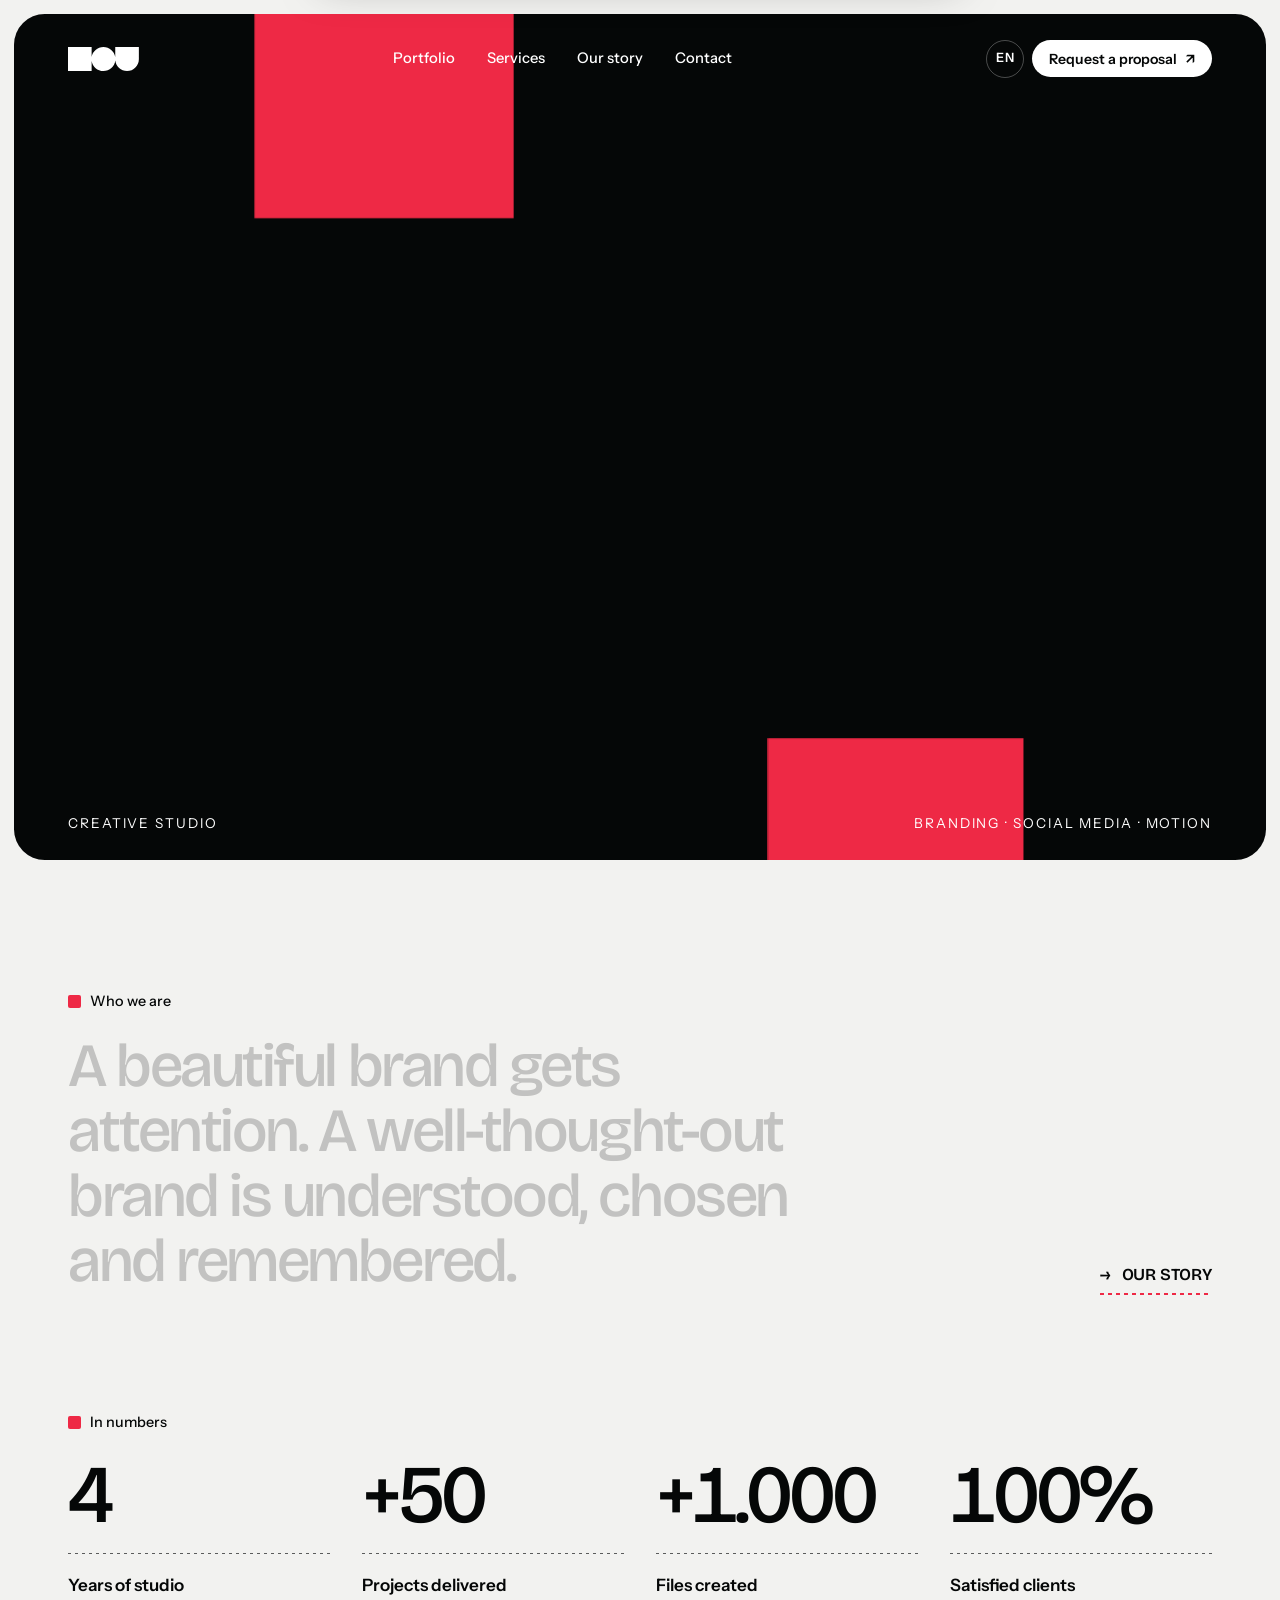
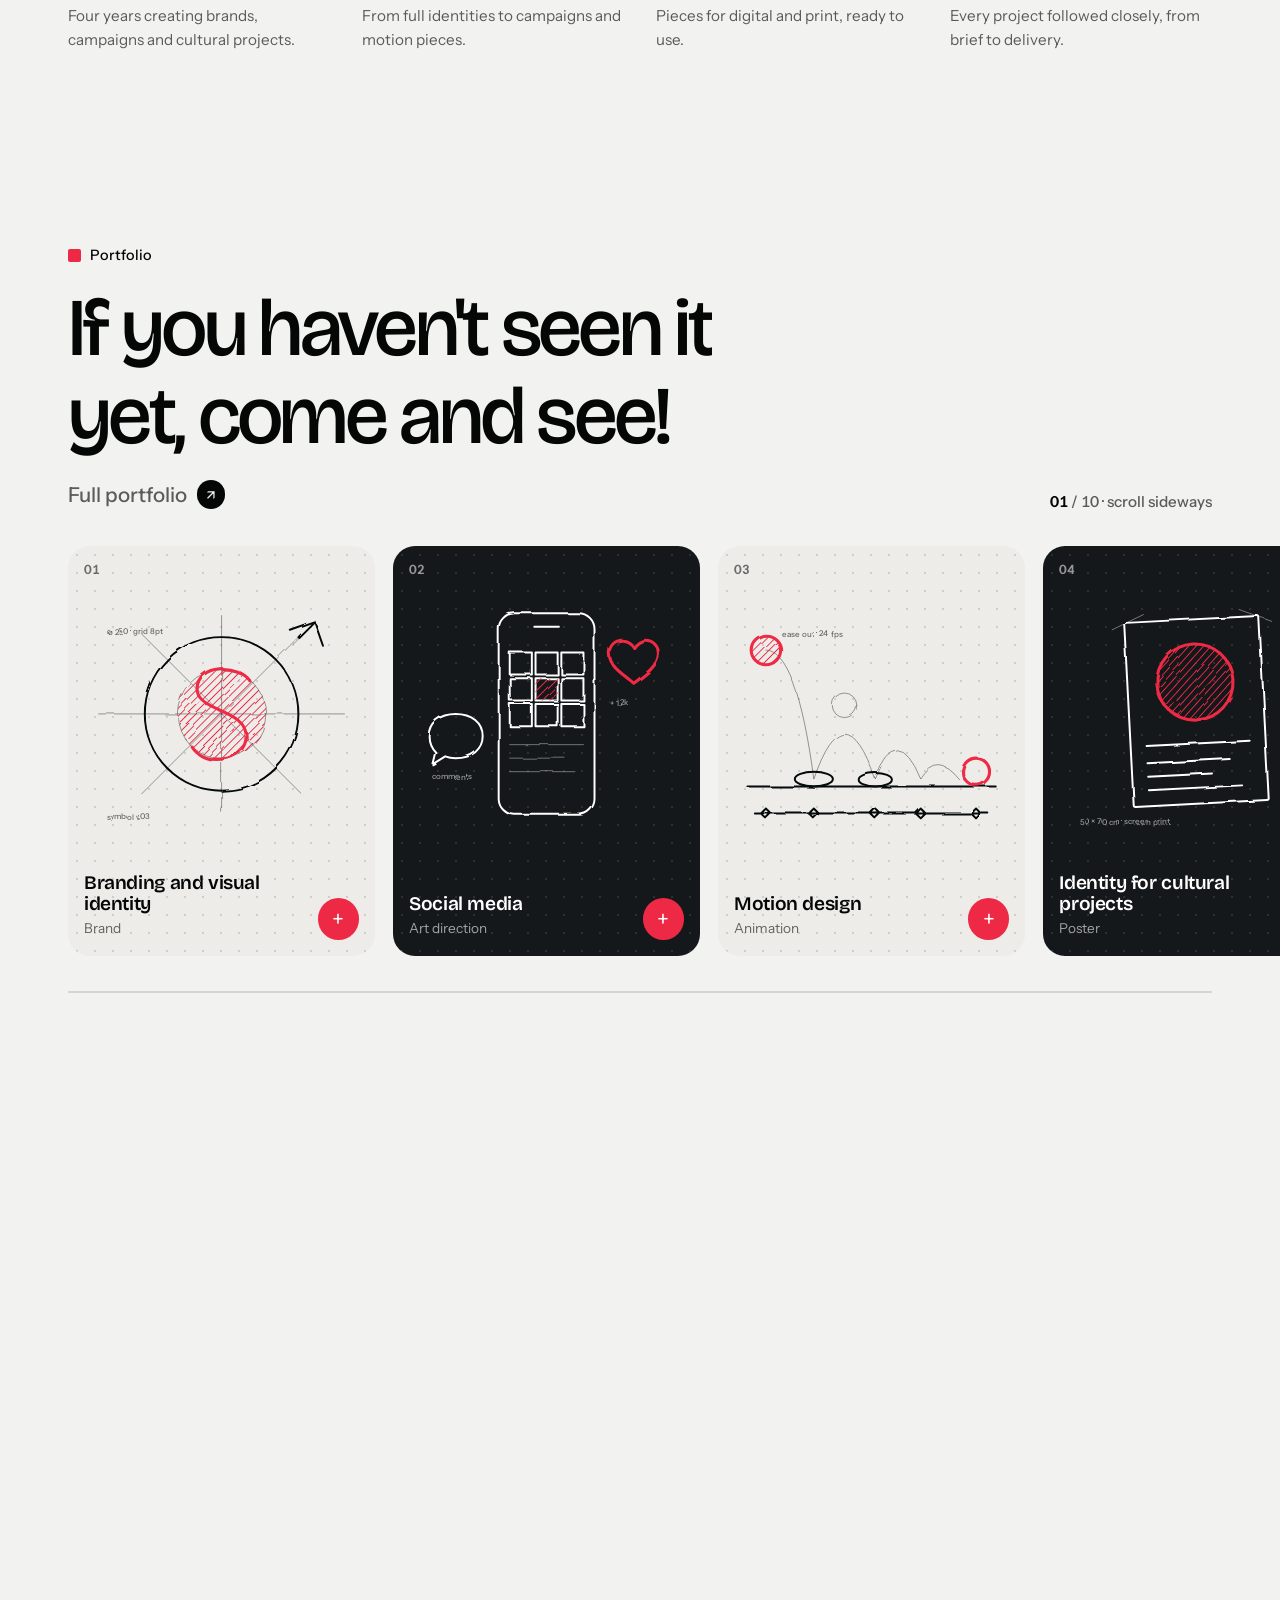
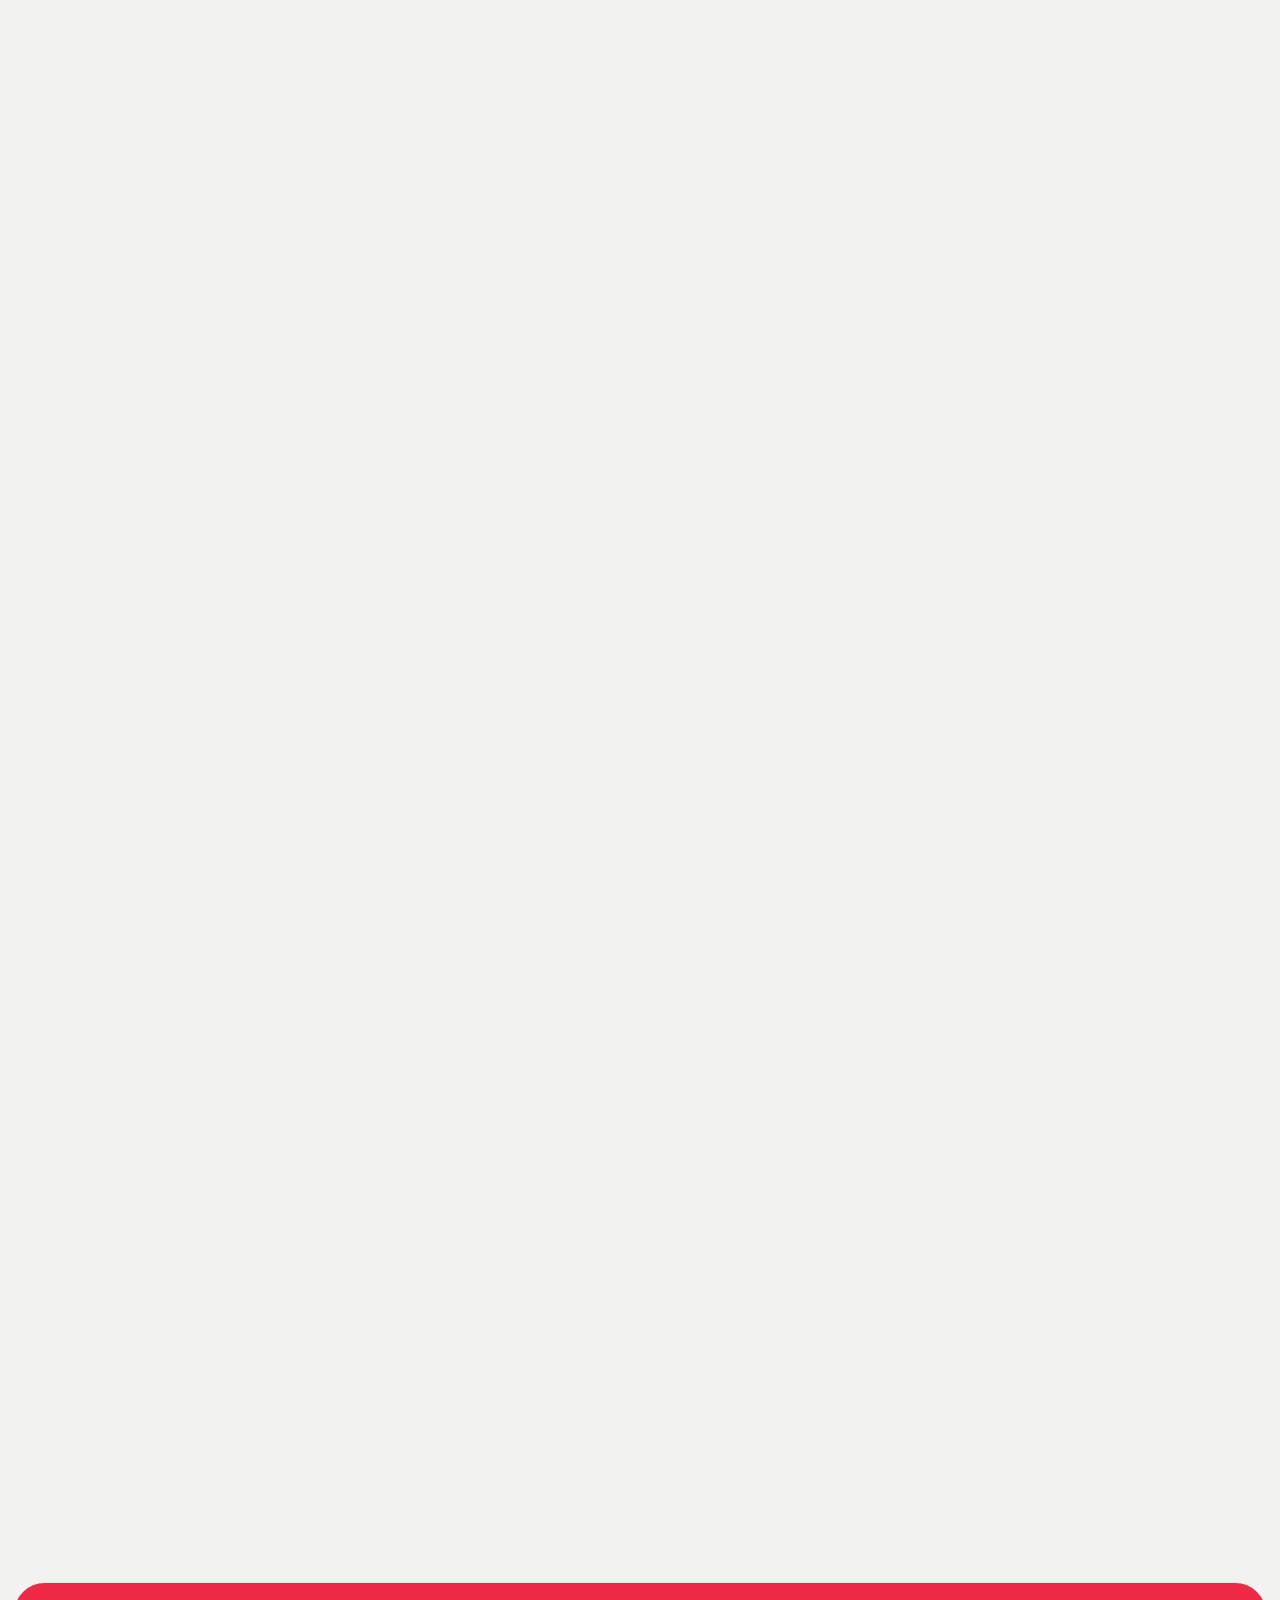
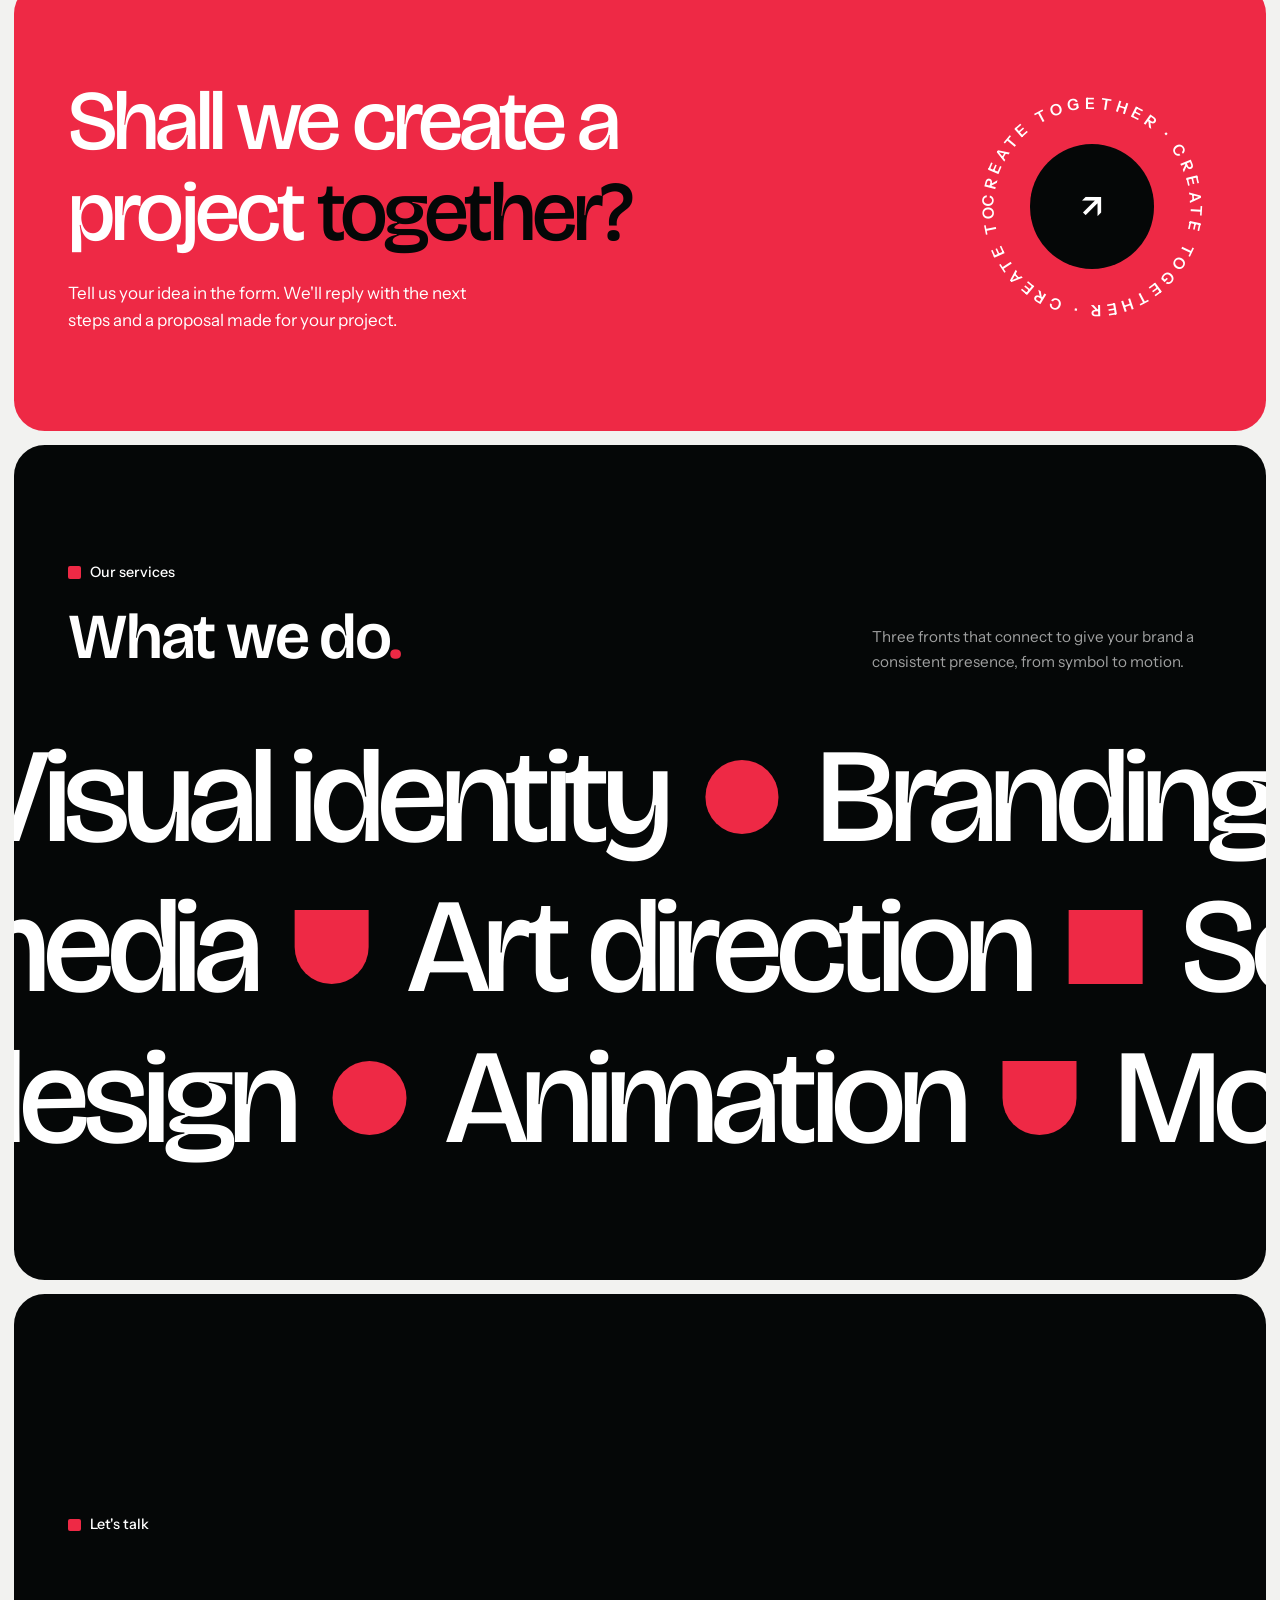
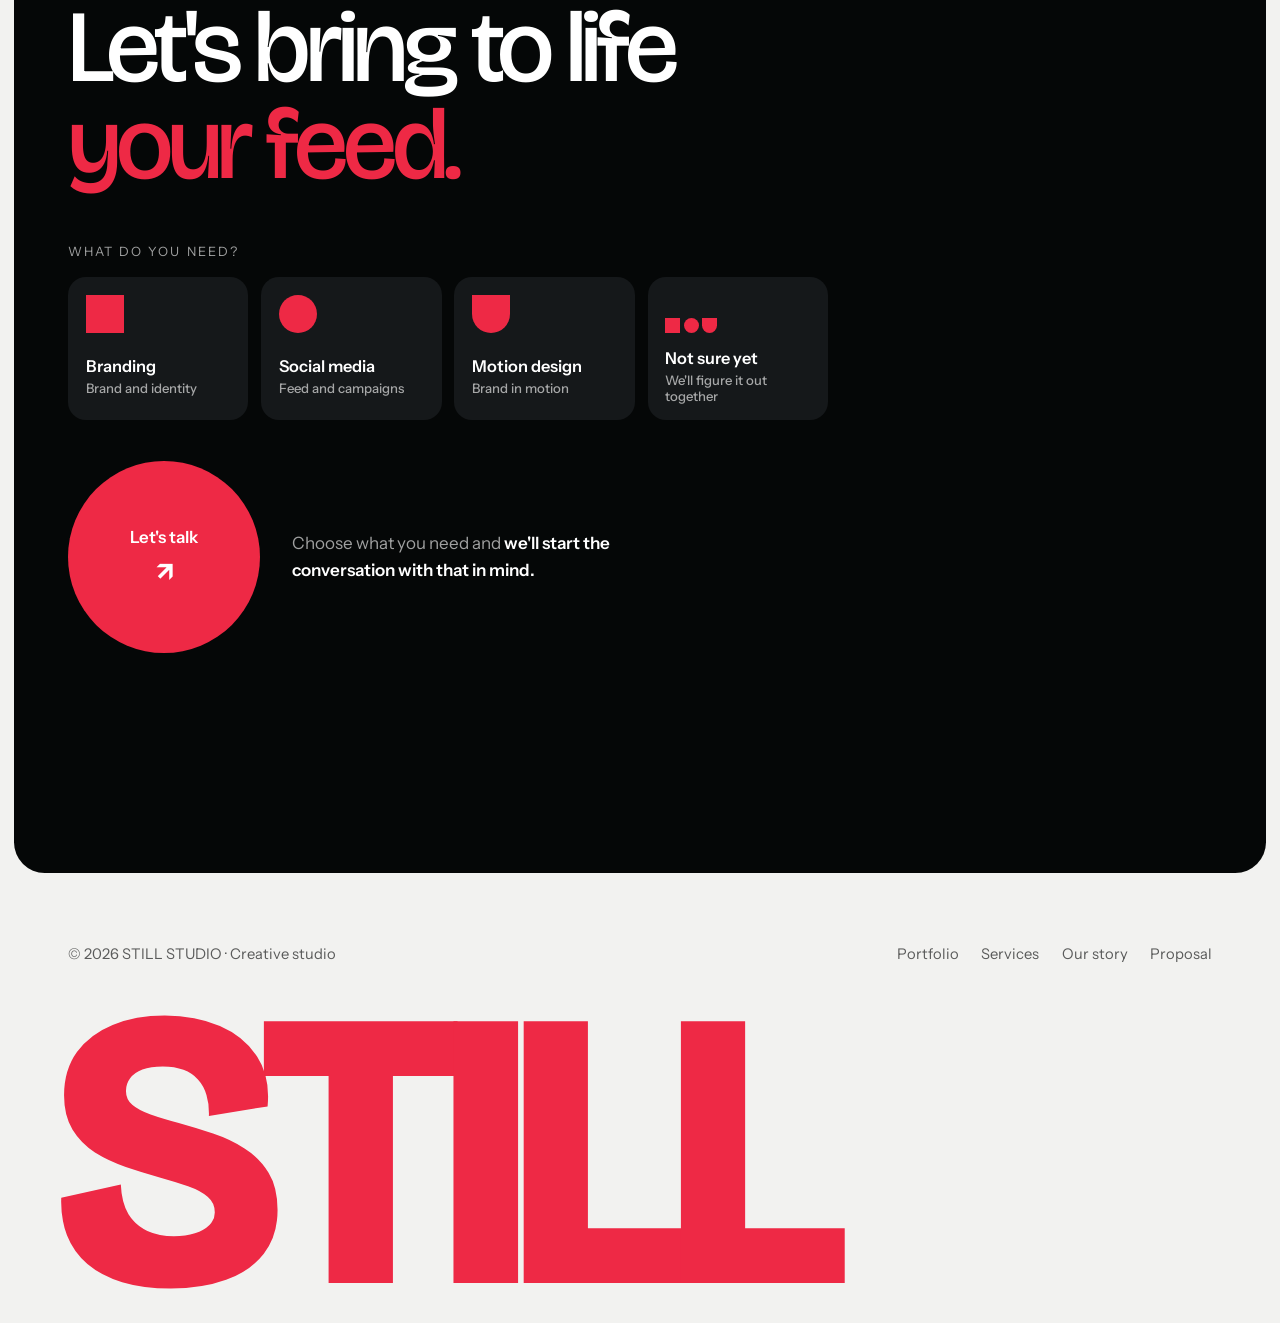
==== commit b0099443: "Mantém só a escolha de idioma: remove acessibilidade e modo claro/escuro Remove painel de acessibili" ====
--- a/index.html
+++ b/index.html
@@ -1,386 +1,681 @@
 <!DOCTYPE html>
-<html lang="en">
+<html lang="pt-BR">
 <head>
-  <meta charset="utf-8">
-  <meta name="viewport" content="width=device-width, initial-scale=1">
-  <title>The Things I Didn't Do | TTIDD</title>
-  <meta name="description" content="The Things I Didn't Do — a Kling Brothers series. A psychological thriller about Ethan, a teenager whose darkest fantasies start coming true. Coming soon.">
-  <meta property="og:title" content="The Things I Didn't Do | TTIDD">
-  <meta property="og:description" content="A Kling Brothers series. Coming soon.">
-  <meta property="og:type" content="website">
-  <meta property="og:url" content="https://www.ttiddtv.com">
-  <meta property="og:image" content="assets/img/heroposter.webp">
-  <meta name="theme-color" content="#01050f">
-
-  <link rel="preconnect" href="https://fonts.googleapis.com">
-  <link rel="preconnect" href="https://fonts.gstatic.com" crossorigin>
-  <link href="https://fonts.googleapis.com/css2?family=Inter:wght@300;400;500;600&family=Nanum+Pen+Script&display=swap" rel="stylesheet">
-  <link rel="preload" as="image" href="assets/img/logo.webp">
-  <link rel="preload" as="image" href="assets/img/heroposter.webp">
-  <link rel="stylesheet" href="css/style.css">
-
-  <script>
-    // Hide animated elements only when JS runs; a safety timer reveals everything
-    // if the animation libraries fail to load.
-    document.documentElement.classList.add('js');
-    window.__ttiddFallback = setTimeout(function () {
-      document.documentElement.classList.remove('js');
-      document.documentElement.classList.add('no-anim');
-    }, 6000);
-  </script>
+<meta charset="utf-8">
+<meta name="viewport" content="width=device-width, initial-scale=1, viewport-fit=cover">
+<title>STILL STUDIO | Estúdio criativo</title>
+<meta name="theme-color" content="#050707">
+<link rel="icon" href="/favicon.svg" type="image/svg+xml">
+<meta property="og:type" content="website"><meta property="og:locale" content="pt_BR"><meta property="og:site_name" content="STILL STUDIO">
+<meta property="og:title" content="STILL STUDIO | Estúdio criativo"><meta property="og:description" content="Branding e identidade visual, social media e motion design. Estratégia, criatividade e design para marcas e projetos."><meta property="og:image" content="/og.png">
+<meta name="twitter:card" content="summary_large_image">
+<meta name="description" content="Branding e identidade visual, social media e motion design. A STILL STUDIO conecta estratégia, criatividade e design.">
+<link rel="preconnect" href="https://fonts.googleapis.com"><link rel="preconnect" href="https://fonts.gstatic.com" crossorigin>
+<link href="https://fonts.googleapis.com/css2?family=Bricolage+Grotesque:opsz,wght@12..96,400;12..96,500;12..96,600;12..96,800&family=Instrument+Sans:wght@400;500;600&display=swap" rel="stylesheet">
+<script>document.documentElement.className+=" js"</script>
+<link rel="stylesheet" href="/assets/site.css">
+<style>
+/* Layout: página clara com cartões escuros arredondados; a abertura é só o logo (quadrado, círculo e U)
+   brincando com as três cores da marca: vermelho, preto e branco. */
+:root{
+ --bg:#F2F2F0;--surface:#FFFFFF;--ink:#050707;--muted:rgba(5,7,7,.64);--line:rgba(5,7,7,.12);--dim:rgba(5,7,7,.2);--bar:rgba(242,242,240,.88);
+ --light:#F2F2F0;--black:#050707;--paper-ink:#050707;
+ --dark:#050707;--dark-2:#15181A;--on-dark:#FFFFFF;--muted-d:rgba(255,255,255,.62);--line-d:rgba(255,255,255,.14);
+ --accent:#EE2945;--paper:#EEECE8;
+ --d:"Bricolage Grotesque","Arial Black",system-ui,sans-serif;--b:"Instrument Sans",system-ui,-apple-system,"Segoe UI",sans-serif;
+ --ease:cubic-bezier(.2,.8,.2,1);--spring:cubic-bezier(.34,1.56,.64,1);
+ --hd:-1.8s;--gut:clamp(8px,1.1vw,14px);--rad:clamp(20px,2.4vw,32px);
+ color-scheme:light;box-sizing:border-box;padding-top:env(safe-area-inset-top,0px);padding-bottom:env(safe-area-inset-bottom,0px)}
+*,*::before,*::after{box-sizing:border-box}
+html{overflow-x:clip;scroll-behavior:smooth;scroll-padding-top:5.5rem}
+body{margin:0;background:var(--bg);color:var(--ink);font:400 1.0625rem/1.6 var(--b);-webkit-font-smoothing:antialiased;overflow-x:clip}
+a{color:inherit}p{margin:0}
+:focus-visible{outline:3px solid var(--accent);outline-offset:3px}
+.w{max-width:1240px;margin:0 auto;padding-left:max(clamp(1.25rem,4vw,3rem),env(safe-area-inset-left,0px));padding-right:max(clamp(1.25rem,4vw,3rem),env(safe-area-inset-right,0px))}
+h1,h2,h3{font-family:var(--d);font-weight:600;letter-spacing:-.035em;line-height:1;margin:0;text-wrap:balance}
+h2{font-size:clamp(2.1rem,5vw,4rem)}
+section{padding-block:clamp(4rem,9vw,7.5rem);position:relative}
+.dot{color:var(--accent)}
+.tag{display:inline-flex;align-items:center;gap:.55rem;font-size:.9rem;font-weight:500;margin-bottom:1.3rem}
+.tag::before{content:"";width:.8rem;height:.8rem;border-radius:2px;background:var(--accent)}
+.btn{display:inline-flex;align-items:center;justify-content:center;gap:.5rem;white-space:nowrap;font:600 .95rem var(--b);padding:.85rem 1.4rem;border-radius:999px;text-decoration:none;border:0;cursor:pointer;background:var(--on-dark);color:var(--black);transition:transform .3s var(--spring),box-shadow .3s,background .3s}
+.btn:hover{transform:translateY(-2px);box-shadow:0 12px 26px -12px rgba(0,0,0,.5)}
+.btn.red{background:var(--accent);color:var(--on-dark)}
+.btn .ar{display:inline-block;transition:transform .3s var(--spring)}.btn:hover .ar{transform:translate(2px,-2px)}
+.sr{position:absolute;width:1px;height:1px;overflow:hidden;clip:rect(0 0 0 0);white-space:nowrap}
+.mk{display:block;height:1em;width:auto;fill:currentColor}
+.mk path{fill:currentColor}
+
+/* barra de progresso */
+.prog{position:fixed;top:0;left:0;right:0;height:3px;z-index:60;background:var(--accent);transform-origin:0 50%;transform:scaleX(var(--p,0))}
+
+/* menu flutuante */
+.fnav{position:fixed;z-index:40;left:50%;top:calc(env(safe-area-inset-top,0px) + 12px);transform:translate(-50%,-160%);display:flex;align-items:center;gap:.4rem;padding:.4rem .4rem .4rem 1.1rem;border-radius:999px;background:rgba(5,7,7,.84);backdrop-filter:blur(14px);-webkit-backdrop-filter:blur(14px);color:var(--on-dark);box-shadow:0 18px 40px -20px rgba(0,0,0,.6);transition:transform .7s var(--spring);max-width:calc(100vw - 24px)}
+.fnav.on{transform:translate(-50%,0)}
+.fnav .lo{display:block;color:var(--accent);font-size:1.15rem;margin-right:.7rem;text-decoration:none}
+.fnav nav{display:flex;gap:.1rem}
+.fnav nav a{padding:.5rem .85rem;border-radius:999px;text-decoration:none;font-size:.9rem;font-weight:500;color:var(--muted-d);transition:color .25s,background .25s;white-space:nowrap}
+.fnav nav a:hover{color:var(--on-dark)}.fnav nav a.on{background:rgba(255,255,255,.12);color:var(--on-dark)}
+.fnav .btn{padding:.6rem 1rem;font-size:.88rem}
+@media(max-width:820px){.fnav nav{display:none}}
+
+/* ===== abertura: só o logo e as cores ===== */
+.hero{margin:var(--gut);border-radius:var(--rad);overflow:hidden;position:relative;isolation:isolate;height:min(94svh,940px);min-height:520px;padding:0;color:var(--on-dark);background:var(--dark)}
+.hero .lay{position:absolute;inset:0;clip-path:circle(0% at 50% 52%)}
+.hero .l-red{background:var(--accent);animation:lRed 12s infinite;animation-delay:var(--hd)}
+.hero .l-lt{background:var(--light);animation:lLt 12s infinite;animation-delay:var(--hd)}
+.hero .l-dk{background:var(--dark);animation:lDk 12s infinite;animation-delay:var(--hd)}
+@keyframes lRed{0%,30%{clip-path:circle(0% at 50% 52%)}38%,99.5%{clip-path:circle(150% at 50% 52%)}100%{clip-path:circle(0% at 50% 52%)}}
+@keyframes lLt{0%,55%{clip-path:circle(0% at 50% 52%)}63%,99.5%{clip-path:circle(150% at 50% 52%)}100%{clip-path:circle(0% at 50% 52%)}}
+@keyframes lDk{0%,80%{clip-path:circle(0% at 50% 52%)}88%,99.5%{clip-path:circle(150% at 50% 52%)}100%{clip-path:circle(0% at 50% 52%)}}
+.hnav{position:absolute;z-index:3;left:0;right:0;top:0;display:flex;align-items:center;justify-content:space-between;gap:1rem;padding-block:clamp(1rem,2.4vw,1.6rem);color:#fff;animation:navc 12s infinite;animation-delay:var(--hd)}
+@keyframes navc{0%,32%{color:#fff}36%,57%{color:#fff}61%,82%{color:#050707}86%,100%{color:#fff}}
+@keyframes navb{0%,57%{background:#fff;color:#050707}61%,82%{background:#050707;color:#fff}86%,100%{background:#fff;color:#050707}}
+.hnav .lo{font-size:1.5rem;color:inherit;text-decoration:none}
+.hnav nav{display:flex;gap:.2rem}
+.hnav nav a{padding:.45rem .9rem;border-radius:999px;font-size:.92rem;font-weight:500;text-decoration:none;transition:background .25s}
+.hnav nav a:hover{background:rgba(127,127,127,.18)}
+.hnav .btn{padding:.6rem 1.05rem;font-size:.88rem;animation:navb 12s infinite;animation-delay:var(--hd)}
+@media(max-width:820px){.hnav nav{display:none}}
+.stage{position:absolute;inset:0;z-index:2;display:grid;place-items:center;padding:clamp(4.5rem,10vw,7rem) clamp(1.25rem,6vw,6rem) clamp(3rem,7vw,5rem)}
+.logo-anim{width:min(78vw,860px);height:auto;overflow:visible;transform:translate(var(--mx,0px),var(--my,0px)) scale(var(--hs,1));transition:transform .5s var(--ease)}
+.logo-anim .s{transform-box:fill-box;transform-origin:center;animation:12s infinite both;animation-delay:var(--hd);fill:var(--accent)}
+.s-sq{animation-name:aSq,fill3!important}
+.s-ci{animation-name:aCi,fill3!important}
+.s-u{animation-name:aU,fill3!important}
+@keyframes fill3{0%,30%{fill:#EE2945}34%,55%{fill:#FFFFFF}59%,80%{fill:#050707}84%,100%{fill:#EE2945}}
+@keyframes aSq{
+ 0%{transform:translateY(-140%) rotate(-90deg);animation-timing-function:cubic-bezier(.3,1.5,.6,1)}
+ 9%{transform:none}
+ 40%{transform:none;animation-timing-function:cubic-bezier(.5,0,.2,1.4)}
+ 45%,51%{transform:rotate(45deg) scale(.72)}
+ 56%{transform:none}
+ 64%{transform:none;animation-timing-function:cubic-bezier(.5,0,.2,1.3)}
+ 70%,76%{transform:translateX(-22%)}
+ 80%{transform:none}
+ 90%{transform:none;animation-timing-function:cubic-bezier(.6,-.4,.7,.4)}
+ 98%,100%{transform:translateY(-140%) rotate(90deg)}}
+@keyframes aCi{
+ 0%,3%{transform:translateX(320%) rotate(360deg);animation-timing-function:cubic-bezier(.3,1.3,.6,1)}
+ 12%{transform:none}
+ 17%{transform:none;animation-timing-function:cubic-bezier(.3,0,.5,1)}
+ 21%{transform:translateY(-38%) scaleX(.94)}
+ 25%{transform:translateY(0) scaleY(.86) scaleX(1.08)}
+ 28%{transform:none}
+ 42%{transform:none;animation-timing-function:cubic-bezier(.5,0,.2,1.5)}
+ 47%,51%{transform:scale(.55)}
+ 56%{transform:none}
+ 66%{transform:none;animation-timing-function:cubic-bezier(.5,0,.2,1.3)}
+ 72%,76%{transform:scale(1.18)}
+ 80%{transform:none}
+ 92%{transform:none;animation-timing-function:cubic-bezier(.6,-.4,.7,.4)}
+ 99%,100%{transform:translateX(-320%) rotate(-360deg)}}
+@keyframes aU{
+ 0%,6%{transform:translateY(160%);animation-timing-function:cubic-bezier(.3,1.5,.6,1)}
+ 15%{transform:none}
+ 44%{transform:none;animation-timing-function:cubic-bezier(.5,0,.2,1.4)}
+ 49%,52%{transform:rotate(180deg)}
+ 57%{transform:none}
+ 64%{transform:none;animation-timing-function:cubic-bezier(.5,0,.2,1.3)}
+ 70%,76%{transform:translateX(22%)}
+ 80%{transform:none}
+ 94%{transform:none;animation-timing-function:cubic-bezier(.6,-.4,.7,.4)}
+ 100%{transform:translateY(160%)}}
+.hero .cap{position:absolute;z-index:3;left:0;right:0;bottom:0;display:flex;justify-content:space-between;gap:1rem;padding-block:clamp(1rem,2.4vw,1.6rem);font-size:.85rem;letter-spacing:.14em;text-transform:uppercase;color:#fff;animation:navc 12s infinite;animation-delay:var(--hd)}
+@media(max-width:600px){.hero .cap>span:last-child{display:none}}
+.hr{display:flex;align-items:center;gap:.5rem}
+@media(max-width:560px){.fnav .btn .tx{display:none}.fnav .btn{padding:.6rem .8rem}.fnav .lo{margin-right:.3rem}}
+@media(max-width:520px){.hnav .btn{display:none}}
+
+/* ===== quem somos ===== */
+.who .w{display:grid;gap:2rem;align-items:end}
+@media(min-width:900px){.who .w{grid-template-columns:1fr auto;gap:4rem}}
+.who p.big-t{font:500 clamp(2rem,4.8vw,4.1rem)/1.06 var(--d);letter-spacing:-.04em;max-width:21ch}
+.js .who .wo{color:var(--dim);transition:color .35s}
+.js .who .wo.lit{color:var(--ink)}
+.js .who .wo.hl.lit{color:var(--accent)}
+.more{display:inline-flex;align-items:center;gap:.7rem;font:600 1.05rem var(--d);letter-spacing:-.01em;text-transform:uppercase;text-decoration:none;padding-bottom:.6rem;background:linear-gradient(90deg,var(--accent) 50%,transparent 0) 0 100%/8px 1.5px repeat-x;white-space:nowrap}
+.more i{font-style:normal;transition:transform .35s var(--spring)}.more:hover i{transform:translateX(6px)}
+
+/* ===== números ===== */
+.nums{padding-top:0}
+.nums .w>div{display:grid;gap:2rem;grid-template-columns:repeat(auto-fit,minmax(min(100%,13.5rem),1fr))}
+@media(max-width:700px){.nums .w>div{grid-template-columns:1fr 1fr;gap:2.2rem 1.2rem}.num span{font-size:.88rem}}
+.num b{display:block;font:500 clamp(3.2rem,6.4vw,5.4rem)/1 var(--d);letter-spacing:-.05em;font-variant-numeric:tabular-nums;padding-bottom:1.1rem;background:linear-gradient(90deg,var(--muted) 50%,transparent 0) 0 100%/7px 1px repeat-x}
+.num strong{display:block;font-weight:600;margin-top:1.1rem}
+.num span{display:block;color:var(--muted);font-size:.95rem;margin-top:.3rem;max-width:30ch}
+
+/* ===== portfólio: faixa horizontal presa enquanto a página rola ===== */
+.hs{padding:0}
+.hs-pin{position:sticky;top:0;height:100svh;display:flex;flex-direction:column;justify-content:center;gap:clamp(1.4rem,3vw,2.2rem);overflow:hidden}
+.hs-pin>.w{width:100%}
+.hs-h{display:flex;justify-content:space-between;align-items:end;gap:1rem 2rem;flex-wrap:wrap}
+.hs-h h2{font-size:clamp(2.4rem,6.4vw,5.6rem);font-weight:500;letter-spacing:-.045em;max-width:14ch}
+.hs-h .sub{display:inline-flex;align-items:center;gap:.6rem;margin-top:1rem;font:500 clamp(1.05rem,1.6vw,1.3rem) var(--b);color:var(--muted);text-decoration:none}
+.hs-h .sub i{font-style:normal;display:grid;place-items:center;width:1.8rem;height:1.8rem;border-radius:50%;background:var(--ink);color:var(--bg);font-size:.85rem;transition:transform .4s var(--spring)}
+.hs-h .sub:hover{color:var(--ink)}.hs-h .sub:hover i{transform:rotate(-45deg)}
+.count{font:500 .95rem var(--b);color:var(--muted);font-variant-numeric:tabular-nums}.count b{color:var(--ink);font-weight:600}
+.track{display:flex;gap:clamp(.8rem,1.4vw,1.2rem);padding-left:max(clamp(1.25rem,4vw,3rem),calc((100vw - 1240px)/2 + 3rem));width:max-content;will-change:transform}
+.pc{margin:0;flex:none;width:clamp(240px,24vw,360px)}
+.front{position:relative;display:block;width:100%;aspect-ratio:3/4;max-height:58svh;border-radius:22px;overflow:hidden;padding:0;border:0;cursor:pointer;text-align:left;font:inherit;color:var(--paper-ink);
+ background:radial-gradient(circle,rgba(5,7,7,.13) 1px,transparent 1.2px) 0 0/18px 18px,var(--paper)}
+.pc.dk .front{color:var(--on-dark);background:radial-gradient(circle,rgba(255,255,255,.1) 1px,transparent 1.2px) 0 0/18px 18px,var(--dark-2)}
+.front svg{position:absolute;inset:0 0 18% 0;width:100%;height:82%;transition:transform .8s var(--spring)}
+.front:hover svg{transform:scale(1.05) rotate(-1deg)}
+.front .cap{position:absolute;left:1rem;right:1rem;bottom:1rem;display:flex;justify-content:space-between;align-items:end;gap:.8rem}
+.front .cap b{display:block;font:600 1.2rem/1.1 var(--d);letter-spacing:-.02em}
+.front .cap small{display:block;font-size:.85rem;opacity:.6;margin-top:.25rem}
+.front .plus{flex:none;display:grid;place-items:center;width:2.6rem;height:2.6rem;border-radius:50%;background:var(--accent);color:var(--on-dark);font-size:1.4rem;line-height:1;transition:transform .45s var(--spring)}
+.front:hover .plus{transform:rotate(90deg) scale(1.1)}
+.front .no{position:absolute;left:1rem;top:1rem;font:600 .8rem var(--b);opacity:.55;font-variant-numeric:tabular-nums}
+.hs-bar{height:2px;background:var(--line);border-radius:2px;overflow:hidden}
+.hs-bar i{display:block;height:100%;background:var(--accent);transform-origin:0 50%;transform:scaleX(var(--hp,0))}
+
+/* ===== chamada: criar juntos ===== */
+.together{padding:0;margin:var(--gut);border-radius:var(--rad);background:var(--accent);color:var(--on-dark);overflow:hidden}
+.together .w{display:grid;gap:2rem;align-items:center;padding-block:clamp(3.5rem,8vw,6rem)}
+@media(min-width:860px){.together .w{grid-template-columns:1fr auto;gap:4rem}}
+.together h2{font-size:clamp(2.6rem,6.6vw,6rem);font-weight:500;letter-spacing:-.045em;max-width:13ch}
+.together h2 em{font-style:normal;color:var(--black)}
+.together :focus-visible{outline-color:#fff}
+.together p{margin-top:1.2rem;max-width:40ch;opacity:.85}
+.ring{position:relative;display:grid;place-items:center;width:clamp(11rem,20vw,15rem);aspect-ratio:1;text-decoration:none;color:var(--on-dark);justify-self:start}
+.ring svg{position:absolute;inset:0;width:100%;height:100%;animation:spin 16s linear infinite}
+.ring text{font:600 13px var(--b);letter-spacing:.32em;text-transform:uppercase;fill:currentColor}
+.ring span{display:grid;place-items:center;width:52%;aspect-ratio:1;border-radius:50%;background:var(--black);font:600 2rem/1 var(--b);transition:transform .5s var(--spring),background .3s}
+.ring:hover span{transform:scale(1.12) rotate(-45deg);background:var(--on-dark);color:var(--black)}
+@keyframes spin{to{transform:rotate(360deg)}}
+
+/* ===== serviços: palavras grandes andando para o lado ===== */
+.svc{margin:var(--gut);border-radius:var(--rad);background:var(--dark);color:var(--on-dark);overflow:hidden}
+.svc-h{display:grid;gap:1.2rem;align-items:end;margin-bottom:clamp(2rem,5vw,3.5rem)}
+@media(min-width:900px){.svc-h{grid-template-columns:1fr auto}}
+.svc-h p{color:var(--muted-d);max-width:34ch;font-size:.95rem}
+.rows{display:grid;gap:clamp(.4rem,1.4vw,1rem)}
+.row{display:flex;width:max-content;align-items:center;gap:clamp(1.2rem,3vw,2.6rem);white-space:nowrap;will-change:transform;font:500 clamp(3.4rem,10.5vw,10rem)/1 var(--d);letter-spacing:-.05em}
+.row a{text-decoration:none;transition:color .3s}
+.row a:hover{color:var(--accent)}
+.row .sh{flex:none;display:block;width:.55em;height:.55em;background:var(--accent)}
+.row .sh.c{border-radius:50%}.row .sh.u{border-radius:0 0 50% 50%/0 0 50% 50%}
+.svc-tags{display:flex;flex-wrap:wrap;gap:.5rem;margin-top:clamp(2rem,5vw,3rem)}
+.svc-tags span{font-size:.85rem;border:1px solid var(--line-d);border-radius:999px;padding:.3rem .85rem;color:var(--muted-d)}
+
+/* ===== vamos conversar ===== */
+.talk{margin:var(--gut);border-radius:var(--rad);background:var(--dark);color:var(--on-dark);overflow:hidden;isolation:isolate;min-height:min(100svh,920px);display:grid;align-items:center}
+.talk .shapes{position:absolute;inset:0;z-index:0;pointer-events:none}
+.talk .shapes i{position:absolute;display:block;width:var(--sz);height:var(--sz);left:var(--x);top:var(--y);transform:translate(var(--tx,0px),var(--ty,0px)) rotate(var(--rt,0deg));will-change:transform}
+.talk .shapes .q{background:var(--accent)}
+.talk .shapes .c{border-radius:50%;border:2px solid rgba(255,255,255,.5)}
+.talk .shapes .u{border-radius:0 0 50% 50%/0 0 50% 50%;background:rgba(255,255,255,.08);border:2px solid var(--accent)}
+.talk .w{position:relative;z-index:1;width:100%;display:grid;gap:clamp(1.6rem,3.5vw,2.6rem);padding-block:clamp(4rem,9vw,6.5rem)}
+.talk h2{font-size:clamp(2.8rem,8vw,7.4rem);font-weight:500;letter-spacing:-.05em;line-height:.95}
+.slot{display:inline-grid;vertical-align:bottom;overflow:hidden;height:1.02em;color:var(--accent)}
+.slot span{grid-area:1/1;transition:transform .7s var(--spring),opacity .4s;transform:translateY(110%);opacity:0}
+.slot span.on{transform:none;opacity:1}
+.slot span.out{transform:translateY(-110%);opacity:0}
+.ask{display:grid;gap:.9rem}
+.ask small{font-size:.8rem;letter-spacing:.16em;text-transform:uppercase;color:var(--muted-d)}
+/* escolha do serviço: cada frente é uma forma do logo */
+.opts{display:grid;grid-template-columns:repeat(4,minmax(0,1fr));gap:clamp(.5rem,1vw,.8rem);max-width:760px}
+@media(max-width:640px){.opts{grid-template-columns:repeat(2,minmax(0,1fr))}}
+.opt{display:grid;gap:1rem;justify-items:start;text-align:left;font:600 1.02rem/1.15 var(--b);color:var(--on-dark);background:var(--dark-2);border:0;border-radius:18px;padding:1.1rem 1.1rem 1rem;cursor:pointer;transition:background .35s,transform .45s var(--spring)}
+.opt:hover{transform:translateY(-4px)}
+.opt small{display:block;font:500 .82rem var(--b);letter-spacing:0;text-transform:none;color:var(--muted-d);margin-top:.25rem;transition:color .35s}
+.opt .ic{display:flex;gap:.2rem;align-items:flex-end;height:2.4rem}
+.opt .ic b{display:block;width:2.4rem;height:2.4rem;background:var(--accent);transition:transform .6s var(--spring),background .35s}
+.opt .ic.c b{border-radius:50%}
+.opt .ic.u b{border-radius:0 0 50% 50%/0 0 50% 50%}
+.opt .ic.all b{width:.95rem;height:.95rem}.opt .ic.all b:nth-child(2){border-radius:50%}.opt .ic.all b:nth-child(3){border-radius:0 0 50% 50%/0 0 50% 50%}
+.opt:hover .ic.sq b{transform:rotate(45deg) scale(.8)}
+.opt:hover .ic.c b{transform:translateY(-.5rem)}
+.opt:hover .ic.u b{transform:rotate(180deg)}
+.opt:hover .ic.all b:nth-child(1){transform:translateY(-.4rem)}.opt:hover .ic.all b:nth-child(2){transform:translateY(-.8rem)}.opt:hover .ic.all b:nth-child(3){transform:translateY(-.4rem)}
+.opt[aria-pressed=true]{background:var(--accent)}
+.opt[aria-pressed=true] .ic b{background:var(--on-dark)}
+.opt[aria-pressed=true] small{color:rgba(255,255,255,.85)}
+.go{display:flex;flex-wrap:wrap;align-items:center;gap:1.4rem 2rem}
+.mag{position:relative;display:grid;place-items:center;align-content:center;gap:.4rem;width:clamp(9rem,15vw,12rem);aspect-ratio:1;border-radius:50%;background:var(--accent);color:var(--on-dark);text-decoration:none;text-align:center;font:600 1.05rem/1.2 var(--b);padding:1rem;transform:translate(var(--bx,0px),var(--by,0px));transition:transform .35s var(--ease),background .3s;box-shadow:0 0 0 0 rgba(238,41,69,.5);animation:beat 2.4s ease-in-out infinite}
+.mag:hover{background:var(--on-dark);color:var(--black);animation:none}
+.mag b{display:block;font-size:1.6rem;margin-top:.2rem}
+@keyframes beat{0%{box-shadow:0 0 0 0 rgba(238,41,69,.55)}70%{box-shadow:0 0 0 28px rgba(238,41,69,0)}100%{box-shadow:0 0 0 0 rgba(238,41,69,0)}}
+.go p{color:var(--muted-d);max-width:30ch}
+.go p b{color:var(--on-dark);font-weight:600}
+
+/* ===== rodapé ===== */
+.ft{padding-top:clamp(2rem,5vw,3.5rem);overflow:hidden}
+.ft-row{display:flex;justify-content:space-between;flex-wrap:wrap;gap:1rem;font-size:.92rem;color:var(--muted)}
+.ft-row nav{display:flex;flex-wrap:wrap;gap:.4rem 1.4rem}.ft-row a{text-decoration:none}.ft-row a:hover{color:var(--accent)}
+.big{font:800 clamp(6rem,31vw,27rem)/.78 var(--d);letter-spacing:-.065em;color:var(--accent);margin:clamp(1rem,3vw,2rem) 0 0 -.04em;white-space:nowrap;overflow:hidden;padding-bottom:.04em;display:flex}
+.big span{display:inline-block}
+.js .big span{transform:translateY(105%);transition:transform 1s var(--ease) calc(var(--i)*.09s)}
+.js .big.in span{transform:none}
+
+/* ===== desenhos (traço a lápis) ===== */
+.sk{fill:none;stroke:currentColor;stroke-width:3.2;stroke-linecap:round;stroke-linejoin:round}
+.sk.r{stroke:var(--accent);stroke-width:5}.sk.t{stroke-width:1.4;opacity:.45}
+.hf{opacity:1}.nt{font:500 13px var(--b);fill:currentColor;opacity:.55}
+.js .sk{stroke-dasharray:1;stroke-dashoffset:1;transition:stroke-dashoffset 1.6s cubic-bezier(.5,0,.2,1) calc(.25s + var(--k,0)*.18s)}
+.js .hf,.js .nt{opacity:0;transition:opacity .8s ease calc(1.2s + var(--k,0)*.18s)}
+.js .pc.in .sk,.js .case.in .sk{stroke-dashoffset:0}.js .pc.in .hf,.js .case.in .hf{opacity:1}.js .pc.in .nt,.js .case.in .nt{opacity:.55}
+
+/* projeto aberto: o quadro clicado se expande até ocupar a tela */
+.case{position:fixed;inset:0;z-index:50;background:var(--bg);overflow-y:auto;overscroll-behavior:contain;
+ clip-path:inset(var(--ct,40%) var(--cr,40%) var(--cb,40%) var(--cl,40%) round 22px);transition:clip-path .75s cubic-bezier(.7,0,.2,1)}
+.case.full{clip-path:inset(0 0 0 0 round 0px)}
+.case-bar{position:sticky;top:0;z-index:2;background:var(--bar);backdrop-filter:blur(12px);-webkit-backdrop-filter:blur(12px);border-bottom:1px solid var(--line);padding-top:env(safe-area-inset-top,0px)}
+.case-bar .w{display:flex;align-items:center;justify-content:space-between;gap:1rem;min-height:4.4rem}
+.case-bar .cat{font-size:.78rem;font-weight:600;letter-spacing:.14em;text-transform:uppercase;color:var(--muted)}
+.case-bar .cat b{color:var(--accent);font-weight:600}
+.cx{display:inline-flex;align-items:center;gap:.5rem;background:transparent;color:var(--ink);border:1.5px solid var(--line);border-radius:999px;padding:.55rem 1rem;font:600 .9rem var(--b);cursor:pointer;transition:border-color .2s}
+.cx:hover{border-color:var(--accent)}.cx i{font-style:normal;font-size:1.2rem;line-height:1;transition:transform .35s var(--spring)}.cx:hover i{transform:rotate(90deg)}
+.case-hero{display:grid;gap:clamp(1.5rem,4vw,3.5rem);padding-block:clamp(2rem,5vw,4rem);align-items:center}
+@media(min-width:900px){.case-hero{grid-template-columns:1.1fr .9fr}}
+.paper{color:var(--paper-ink);border-radius:22px;overflow:hidden;background:radial-gradient(circle,rgba(12,16,20,.13) 1px,transparent 1.2px) 0 0/18px 18px,var(--paper);box-shadow:inset 0 0 0 1px rgba(12,16,20,.08)}
+.paper svg{display:block;width:100%;height:auto}
+.case h2{font-size:clamp(2.2rem,5.4vw,4.2rem);text-wrap:balance}
+.case .intro{color:var(--muted);font-size:clamp(1.05rem,1.8vw,1.25rem);margin-top:1.2rem;max-width:42ch}
+.facts{display:grid;gap:1.2rem;grid-template-columns:repeat(auto-fit,minmax(min(100%,13rem),1fr));border-block:1px solid var(--line);padding-block:1.6rem}
+.facts small{display:block;font-size:.75rem;font-weight:600;letter-spacing:.14em;text-transform:uppercase;color:var(--muted);margin-bottom:.5rem}
+.facts .tags{display:flex;flex-wrap:wrap;gap:.4rem}.facts .tags span{font-size:.85rem;border:1px solid var(--line);border-radius:999px;padding:.25rem .75rem}
+.story{display:grid;gap:2rem;padding-block:clamp(2.5rem,6vw,4.5rem)}
+@media(min-width:800px){.story{grid-template-columns:1fr 1fr;gap:4rem}}
+.story h3{font-size:clamp(1.4rem,2.6vw,1.9rem);margin-bottom:.7rem}.story h3::before{content:"";display:block;width:1.6rem;height:2px;background:var(--accent);margin-bottom:1rem}
+.story p{color:var(--muted);max-width:52ch}
+.gal{display:grid;gap:1.25rem;grid-template-columns:1fr}
+@media(min-width:760px){.gal{grid-template-columns:1fr 1fr}.gal figure:first-child{grid-column:1/-1}.gal figure:first-child .paper svg{height:clamp(260px,34vw,440px)}}
+.gal figure{margin:0;display:grid;gap:.7rem}.gal figcaption{color:var(--muted);font-size:.92rem}
+.case-end{display:flex;flex-wrap:wrap;justify-content:space-between;align-items:center;gap:1rem;padding-block:clamp(2.5rem,6vw,4.5rem) clamp(3rem,7vw,5rem);margin-top:clamp(2.5rem,6vw,4.5rem);border-top:1px solid var(--line)}
+.nx{background:none;border:0;padding:0;color:var(--ink);cursor:pointer;text-align:left;font:inherit}
+.nx small{display:block;color:var(--muted);font-size:.85rem;margin-bottom:.2rem}
+.nx b{font:600 clamp(1.4rem,3.4vw,2.4rem)/1.05 var(--d);letter-spacing:-.02em;transition:color .2s}.nx:hover b{color:var(--accent)}
+.js .case .ci{opacity:0;transform:translateY(30px);transition:opacity .7s var(--ease) calc(var(--n,0)*.08s),transform .9s var(--spring) calc(var(--n,0)*.08s)}
+.js .case.in .ci{opacity:1;transform:none}
+body.lock{overflow:hidden}
+
+/* ===== motion ao rolar ===== */
+.js [data-rv]{opacity:0;transition:opacity .9s var(--ease) var(--dl,0s),transform 1s var(--spring) var(--dl,0s);transform:translateY(40px)}
+.js [data-rv=scale]{transform:scale(.88) translateY(40px)}
+.js [data-rv].in{opacity:1;transform:none}
+.js .ln{display:block;overflow:hidden;padding-bottom:.08em}
+.js .ln>span{display:block;transform:translateY(110%);transition:transform 1s var(--ease) calc(var(--dl,0s) + var(--li,0)*.1s)}
+.js .in .ln>span,.js .ln.in>span{transform:none}
+
+@media(prefers-reduced-motion:reduce){
+ html{scroll-behavior:auto}
+ *,*::before,*::after{animation:none!important;transition:none!important}
+ .hero .lay{display:none}
+ .logo-anim .s{transform:none!important;fill:var(--accent)!important}
+ .js [data-rv],.js .ln>span{opacity:1!important;transform:none!important}
+ .js .who .wo{color:var(--ink)}
+ .js .sk{stroke-dashoffset:0!important}.js .hf,.js .nt{opacity:1!important}
+ .js .big span{transform:none!important}
+ .slot span{transform:none!important;opacity:0}.slot span:first-child{opacity:1}
+ .hs{height:auto!important}.hs-pin{position:static;height:auto;padding-block:4rem}.track{overflow-x:auto;width:auto;padding-right:1.25rem;transform:none!important}
+}
+</style>
 </head>
 <body>
-
-  <!-- ============ PRELOADER ============ -->
-  <div class="preloader" aria-hidden="true">
-    <div class="preloader__panel preloader__panel--top"></div>
-    <div class="preloader__panel preloader__panel--bottom"></div>
-    <div class="preloader__inner">
-      <img class="preloader__logo" src="assets/img/logo.webp" alt="" width="700" height="269">
-      <div class="preloader__bar"><span></span></div>
-      <p class="preloader__count"><span>0</span>%</p>
-    </div>
+<div class="prog" aria-hidden="true"></div>
+
+<svg width="0" height="0" style="position:absolute" aria-hidden="true"><defs>
+<symbol id="still" viewBox="461.68 371.28 996.64 337.44"><path d="M 1126.058594 371.679688 L 1126.058594 512.910156 C 1113.21875 432.660156 1043.875 371.277344 960.011719 371.277344 C 876.097656 371.277344 806.726562 432.730469 793.945312 513.046875 L 793.945312 371.890625 L 461.683594 371.890625 L 461.683594 708.679688 L 793.945312 708.679688 L 793.945312 566.953125 C 806.726562 647.269531 876.097656 708.71875 960.011719 708.71875 C 1046.203125 708.71875 1117.152344 643.917969 1127.078125 560.398438 C 1136.085938 643.648438 1206.542969 708.46875 1292.1875 708.46875 C 1383.9375 708.46875 1458.316406 634.089844 1458.316406 542.339844 L 1458.316406 371.679688 Z"/></symbol>
+<filter id="pencil" x="-5%" y="-5%" width="110%" height="110%"><feTurbulence type="fractalNoise" baseFrequency=".035" numOctaves="2" seed="4"/><feDisplacementMap in="SourceGraphic" scale="3.5"/></filter>
+<pattern id="hatch" width="9" height="9" patternUnits="userSpaceOnUse" patternTransform="rotate(45)"><line x1="0" y1="0" x2="0" y2="9" stroke="#EE2945" stroke-width="3"/></pattern>
+</defs></svg>
+
+<div class="fnav" id="fnav"><a class="lo" href="#topo" aria-label="STILL STUDIO, início"><svg class="mk" viewBox="0 0 996.64 337.44" aria-hidden="true"><use href="#still"/></svg></a><nav aria-label="Seções"><a href="#portfolio">Portfólio</a><a href="#servicos">Serviços</a><a href="/historia/">Nossa história</a><a href="#contato">Contato</a></nav><div data-ctl></div><a class="btn red" href="/proposta" aria-label="Solicitar proposta"><span class="tx">Solicitar proposta</span> <span class="ar" aria-hidden="true">↗</span></a></div>
+
+<main id="topo">
+<header class="hero" id="hero">
+  <h1 class="sr">STILL STUDIO, estúdio criativo</h1>
+  <span class="lay l-red" aria-hidden="true"></span><span class="lay l-lt" aria-hidden="true"></span><span class="lay l-dk" aria-hidden="true"></span>
+  <div class="w hnav"><a class="lo" href="#topo" aria-label="STILL STUDIO, início"><svg class="mk" viewBox="0 0 996.64 337.44" aria-hidden="true"><use href="#still"/></svg></a><nav aria-label="Principal"><a href="#portfolio">Portfólio</a><a href="#servicos">Serviços</a><a href="/historia/">Nossa história</a><a href="#contato">Contato</a></nav><div class="hr"><div data-ctl></div><a class="btn" href="/proposta">Solicitar proposta <span class="ar">↗</span></a></div></div>
+  <div class="stage" aria-hidden="true">
+    <svg class="logo-anim" id="logoAnim" viewBox="-60 -60 1117 458">
+      <g class="p" style="--f:-.6"><rect class="s s-sq" x="0" y=".6" width="332.3" height="336.8"/></g>
+      <g class="p" style="--f:.9"><circle class="s s-ci" cx="498.3" cy="168.7" r="168.7"/></g>
+      <g class="p" style="--f:-1.2"><path class="s s-u" d="M664.4 .4H996.6V171.1A166.1 166.1 0 0 1 664.4 171.1Z"/></g>
+    </svg>
   </div>
-
-  <div class="grain" aria-hidden="true"></div>
-  <div class="scroll-progress" aria-hidden="true"><span></span></div>
-
-  <!-- ============ HEADER ============ -->
-  <header class="header">
-    <div class="header__inner container">
-      <a href="#top" class="header__soon" aria-label="Coming soon">
-        <img src="assets/img/poppy1.webp" alt="Coming soon" width="600" height="66">
-      </a>
-      <a href="#top" class="header__logo" aria-label="The Things I Didn't Do — home">
-        <img src="assets/img/logo.webp" alt="The Things I Didn't Do" width="700" height="269">
-      </a>
-      <nav class="nav" aria-label="Main">
-        <button class="nav__toggle" aria-expanded="false" aria-controls="nav-menu">
-          <span class="nav__toggle-label">Menu</span>
-          <span class="nav__burger"><i></i><i></i></span>
-        </button>
-        <ul class="nav__menu" id="nav-menu">
-          <li><a href="#about">About</a></li>
-          <li><a href="#topics">Topics</a></li>
-          <li><a href="#cast">Cast</a></li>
-          <li><a href="#crew">Crew</a></li>
-          <li><a href="#gallery">Gallery</a></li>
-          <li><a href="#contact">Contact</a></li>
-        </ul>
-      </nav>
-    </div>
-  </header>
-
-  <main id="top">
-
-    <!-- ============ HERO ============ -->
-    <section class="hero" aria-label="The Things I Didn't Do">
-      <div class="hero__media">
-        <video class="hero__video" autoplay muted loop playsinline preload="metadata" poster="assets/img/heroposter.webp" aria-hidden="true">
-          <source src="assets/video/hero-loop.mp4" type="video/mp4">
-        </video>
-        <div class="hero__shade"></div>
-      </div>
-
-      <div class="hero__content container">
-        <p class="hero__eyebrow" data-hero="eyebrow">A Kling Brothers series</p>
-        <h1 class="hero__title">
-          <span class="sr-only">The Things I Didn't Do</span>
-          <img src="assets/img/icone.webp" alt="" width="600" height="270" data-hero="title">
-        </h1>
-        <div class="hero__actions" data-hero="actions">
-          <button class="btn btn--play" data-trailer>
-            <span class="btn__icon" aria-hidden="true">
-              <svg viewBox="0 0 24 24"><path d="M8 5.5v13l11-6.5z"/></svg>
-            </span>
-            <span>Trailer</span>
-          </button>
-          <button class="btn btn--gold" data-trailer>Watch trailer</button>
-        </div>
-      </div>
-
-      <a href="#about" class="hero__scroll" data-hero="scroll" aria-label="Scroll to About">
-        <span>Scroll</span><i></i>
-      </a>
-    </section>
-
-    <!-- ============ ABOUT ============ -->
-    <section class="about section" id="about">
-      <div class="about__bg parallax-bg" aria-hidden="true">
-        <img src="assets/img/aboutbg.webp" alt="" loading="lazy" data-speed="0.15">
-      </div>
-      <div class="container about__grid">
-        <div class="about__text">
-          <p class="kicker" data-reveal>About TTIDD</p>
-          <h2 class="title-hand" data-split>A notebook. A list.<br>And then, the bodies.</h2>
-          <div class="about__body" data-reveal-group>
-            <p>Ethan, a damaged teenager with a dark imagination, lives in the shadow of the school’s bad boys, always trying to prove his worth but never quite brave enough to do anything truly wrong. To vent, he keeps a secret notebook where he draws and writes, in a macabre way, how he would get rid of the people around him who don’t value him the way he wishes they would.</p>
-            <p>One day, he loses the notebook in a coffee shop and recovers it the next day. Relieved, he thinks everything is fine — until the people he “killed” in his fantasies begin turning up dead exactly as he imagined. As the police investigate, Ethan grows increasingly panicked, unsure of what to do.</p>
-          </div>
-        </div>
-
-        <aside class="credits" data-reveal="card">
-          <img class="credits__logo" src="assets/img/icone.webp" alt="The Things I Didn't Do" width="600" height="270" loading="lazy">
-          <dl class="credits__list" data-reveal-group>
-            <div><dt>Directed by</dt><dd>Fernando Tosetti</dd></div>
-            <div><dt>Created by</dt><dd>Thiago Kling</dd></div>
-            <div><dt>Screenwriters</dt><dd>Thiago Kling and Julia Antuerpen</dd></div>
-            <div><dt>Cast</dt><dd>Jacob Stutchman, Taylor Marie Hutchison, Julia Ros, Jacob Dorsett, Zipporah Mainville, Colin Mcdermott, Fransiscus Fendrian, Christopher Sheeran, Alex P. Jackson, David A. Clark, Kevin Anthony, Nikki Marrow, Suzanne O'Donnell</dd></div>
-            <div><dt>Genre</dt><dd>Suspense</dd></div>
-          </dl>
-          <div class="credits__rating" data-reveal>
-            <img src="assets/img/poppy2.webp" alt="Rated 16" width="120" height="120" loading="lazy">
-            <span>Violence and drugs<br><small>Not recommended for children under 16 years of age.</small></span>
-          </div>
-        </aside>
-      </div>
-    </section>
-
-    <!-- ============ QUESTION (scroll-scrubbed text) ============ -->
-    <section class="question section" aria-label="The question">
-      <div class="container">
-        <p class="question__text" data-scrub-words>Who is behind the murders? A stranger who found the notebook? His friends? Or Ethan’s own imagination, which may have gone too far?</p>
-      </div>
-    </section>
-
-    <!-- ============ TOPICS ============ -->
-    <section class="topics section" id="topics">
-      <div class="topics__bg parallax-bg" aria-hidden="true">
-        <img src="assets/img/topicsbg.webp" alt="" loading="lazy" data-speed="0.2">
-      </div>
-      <div class="container topics__grid">
-        <div class="topics__intro">
-          <p class="kicker" data-reveal>Themes</p>
-          <h2 class="title-hand" data-split>Topics Covered</h2>
-          <p data-reveal>The narrative is a dense psychological thriller that subverts the hero's journey, transforming imagination — usually seen as a gift — into a lethal weapon. Through Ethan's journey, the series discusses the alienation of contemporary youth, the fragility of mental health, and the irreversible impact of our inner shadows. It's a story about the moment when the mask of normalcy falls and we are forced to confront what we have cultivated in the dark.</p>
-        </div>
-        <ul class="topics__list" data-stagger>
-          <li class="topic">
-            <span class="topic__num">01</span>
-            <img src="assets/img/icon1.webp" alt="" width="260" height="201" loading="lazy">
-            <h3>The Abyss of Fantasy</h3>
-          </li>
-          <li class="topic">
-            <span class="topic__num">02</span>
-            <img src="assets/img/icon3.webp" alt="" width="260" height="303" loading="lazy">
-            <h3>The Architecture of Invisibility</h3>
-          </li>
-          <li class="topic">
-            <span class="topic__num">03</span>
-            <img src="assets/img/icon2.webp" alt="" width="260" height="330" loading="lazy">
-            <h3>The Weight of Silence and of Guilt</h3>
-          </li>
-          <li class="topic">
-            <span class="topic__num">04</span>
-            <img src="assets/img/icon4.webp" alt="" width="260" height="185" loading="lazy">
-            <h3>Involuntary Complicity</h3>
-          </li>
-        </ul>
-      </div>
-    </section>
-
-    <!-- ============ MARQUEE ============ -->
-    <div class="marquee" aria-hidden="true">
-      <div class="marquee__track">
-        <span>Coming soon</span><b>✶</b><span>The Things I Didn't Do</span><b>✶</b>
-        <span>A Kling Brothers series</span><b>✶</b><span>Coming soon</span><b>✶</b>
-        <span>The Things I Didn't Do</span><b>✶</b><span>A Kling Brothers series</span><b>✶</b>
-      </div>
-    </div>
-
-    <!-- ============ CAST ============ -->
-    <section class="cast section" id="cast">
-      <div class="container">
-        <header class="section-head">
-          <h2 class="title-hand" data-split>Meet the Cast</h2>
-          <p data-reveal>Meet the talented actors and actresses who bring the characters in this series to life.</p>
-        </header>
-        <ul class="cast__grid" data-stagger="cast">
-          <li class="card"><figure><img src="assets/img/ethan.webp" alt="Jacob Stutchman as Ethan" loading="lazy"></figure><div class="card__body"><h3>Ethan</h3><p>Jacob Stutchman</p></div></li>
-          <li class="card"><figure><img src="assets/img/jade.webp" alt="Taylor Marie Hutchison as Jade" loading="lazy"></figure><div class="card__body"><h3>Jade</h3><p>Taylor Marie Hutchison</p></div></li>
-          <li class="card"><figure><img src="assets/img/ava.webp" alt="Julia Ros as Ava" loading="lazy"></figure><div class="card__body"><h3>Ava</h3><p>Julia Ros</p></div></li>
-          <li class="card"><figure><img src="assets/img/blaze.webp" alt="Jacob Dorsett as Blaze" loading="lazy"></figure><div class="card__body"><h3>Blaze</h3><p>Jacob Dorsett</p></div></li>
-          <li class="card"><figure><img src="assets/img/zoe.webp" alt="Zipporah Mainville as Zoe" loading="lazy"></figure><div class="card__body"><h3>Zoe</h3><p>Zipporah Mainville</p></div></li>
-          <li class="card"><figure><img src="assets/img/max.webp" alt="Colin Mcdermott as Max" loading="lazy"></figure><div class="card__body"><h3>Max</h3><p>Colin Mcdermott</p></div></li>
-          <li class="card"><figure><img src="assets/img/link.webp" alt="Fransiscus Fendrian as Link" loading="lazy"></figure><div class="card__body"><h3>Link</h3><p>Fransiscus Fendrian</p></div></li>
-          <li class="card"><figure><img src="assets/img/theo.webp" alt="Christopher Sheeran as Theo" loading="lazy"></figure><div class="card__body"><h3>Theo</h3><p>Christopher Sheeran</p></div></li>
-          <li class="card"><figure><img src="assets/img/arthur.webp" alt="Alex P. Jackson as Arthur" loading="lazy"></figure><div class="card__body"><h3>Arthur</h3><p>Alex P. Jackson</p></div></li>
-          <li class="card"><figure><img src="assets/img/harris.webp" alt="David A. Clark as Mr. Harris" loading="lazy"></figure><div class="card__body"><h3>Mr. Harris</h3><p>David A. Clark</p></div></li>
-          <li class="card"><figure><img src="assets/img/coach.webp" alt="Kevin Anthony as Coach Mark" loading="lazy"></figure><div class="card__body"><h3>Coach Mark</h3><p>Kevin Anthony</p></div></li>
-          <li class="card"><figure><img src="assets/img/nikki.webp" alt="Nikki Marrow as Nikki" loading="lazy"></figure><div class="card__body"><h3>Nikki</h3><p>Nikki Marrow</p></div></li>
-          <li class="card"><figure><img src="assets/img/nancy.webp" alt="Suzanne O'Donnell as Nancy" loading="lazy"></figure><div class="card__body"><h3>Nancy</h3><p>Suzanne O'Donnell</p></div></li>
-        </ul>
-      </div>
-    </section>
-
-    <!-- ============ CREW ============ -->
-    <section class="crew section" id="crew">
-      <div class="crew__bg parallax-bg" aria-hidden="true">
-        <img src="assets/img/teambg.webp" alt="" loading="lazy" data-speed="0.18">
-      </div>
-      <div class="container crew__grid">
-        <div class="crew__intro">
-          <p class="kicker" data-reveal>Behind the camera</p>
-          <h2 class="title-hand" data-split>Technical Team</h2>
-          <p data-reveal>To bring Ethan's dark universe to life and transform his imagination into a visceral reality, we assembled a team of visionaries committed to psychological suspense storytelling. We present the minds responsible for translating silence and chaos into a unique cinematic experience.</p>
-
-          <ul class="crew__leads" data-stagger>
-            <li><span>Director</span><strong>Fernando Tosetti</strong></li>
-            <li><span>Screenwriters</span><strong>Julia Antuerpen<br>Thiago Kling</strong></li>
-            <li><span>Director of Photography</span><strong>Emmanuel Gallegos</strong></li>
-            <li><span>Casting Director</span><strong>Marco DiGeorge</strong></li>
-            <li><span>Art Director</span><strong>Brooke Kayla</strong></li>
-          </ul>
-        </div>
-
-        <div class="crew__depts" data-stagger>
-          <details class="dept" open>
-            <summary>Producers</summary>
-            <ul><li>Robert M. Albertsen Jr. <em>coordinating producer</em></li><li>Gustavo Andrade <em>co-producer</em></li><li>Thiago Catelani <em>co-producer</em></li><li>Lucas Haddad <em>co-producer</em></li></ul>
-          </details>
-          <details class="dept">
-            <summary>Makeup Department</summary>
-            <ul><li>Spencer Brint <em>hair and makeup artist</em></li><li>Shannon Olivia Curran <em>head makeup artist</em></li><li>Ashley Gravette <em>hair and makeup supervisor</em></li><li>Reghan Meadows <em>head makeup artist</em></li></ul>
-          </details>
-          <details class="dept">
-            <summary>Assistant Directors</summary>
-            <ul><li>Luis Pereira <em>first assistant director</em></li><li>Marco DiGeorge <em>second assistant director</em></li></ul>
-          </details>
-          <details class="dept">
-            <summary>Art Department</summary>
-            <ul><li>Bryanna Borrero <em>assistant art director</em></li><li>Samantha DiGeorge <em>assistant art director</em></li><li>Mel Lagôa <em>illustrations</em></li></ul>
-          </details>
-          <details class="dept">
-            <summary>Sound Department</summary>
-            <ul><li>Jack Kaufmann <em>boom operator</em></li><li>Will Olson <em>boom operator</em></li><li>Mario 'Marty' Ramirez <em>sound mixer</em></li><li>Harryson Thevenin <em>sound mixer</em></li></ul>
-          </details>
-          <details class="dept">
-            <summary>Camera and Electrical</summary>
-            <ul><li>Gustavo Andrade <em>bts videographer / photographer</em></li><li>Vipul Bindra <em>gaffer</em></li><li>Ruben Calero <em>best boy electric</em></li><li>Luis Diaz <em>set photographer</em></li><li>Luis Granados <em>bts videographer / photographer</em></li><li>Bruno Latoya <em>key grip</em></li><li>Matthew Lopez <em>first assistant camera</em></li></ul>
-          </details>
-          <details class="dept">
-            <summary>Costume and Wardrobe</summary>
-            <ul><li>Samantha DiGeorge <em>supervisor</em></li><li>Maya Govea <em>assistant</em></li></ul>
-          </details>
-          <details class="dept">
-            <summary>Script and Continuity</summary>
-            <ul><li>Payton Atkinson <em>script / continuity</em></li><li>London Weaver <em>script continuity supervisor</em></li></ul>
-          </details>
-          <details class="dept">
-            <summary>Production Department</summary>
-            <ul><li>Jonathan Cerecedo <em>production assistant</em></li><li>Salma Giron <em>production assistant</em></li><li>Samuel Poole <em>production assistant</em></li><li>Veronica Rosario <em>production assistant</em></li><li>Mackenzie Smith <em>production assistant</em></li></ul>
-          </details>
-        </div>
-      </div>
-    </section>
-
-    <!-- ============ GALLERY (horizontal scroll) ============ -->
-    <section class="gallery" id="gallery">
-      <div class="gallery__pin">
-        <header class="gallery__head container">
-          <h2 class="title-hand" data-split>Photo Gallery</h2>
-          <p data-reveal>In this behind-the-scenes gallery, we open the doors to our set to show the construction of this universe.</p>
-        </header>
-        <div class="gallery__track" data-gallery></div>
-        <div class="gallery__progress container" aria-hidden="true"><span></span></div>
-      </div>
-    </section>
-
-    <!-- ============ CONTACT ============ -->
-    <section class="contact section" id="contact">
-      <div class="contact__bg parallax-bg" aria-hidden="true">
-        <img src="assets/img/contactbg.webp" alt="" loading="lazy" data-speed="0.15">
-      </div>
-      <div class="container contact__grid">
-        <div class="contact__intro">
-          <h2 class="title-hand" data-split>Contact</h2>
-          <p data-reveal>For more information or partnerships, contact us.</p>
-        </div>
-        <form class="form" data-form="contact" data-reveal="card" novalidate>
-          <div class="form__row">
-            <label class="field"><input name="name" type="text" placeholder=" " autocomplete="given-name"><span>Name</span></label>
-            <label class="field"><input name="surname" type="text" placeholder=" " autocomplete="family-name"><span>Surname</span></label>
-          </div>
-          <div class="form__row">
-            <label class="field"><input name="email" type="email" placeholder=" " required autocomplete="email"><span>Email *</span></label>
-            <label class="field"><input name="phone" type="tel" placeholder=" " autocomplete="tel"><span>Telephone</span></label>
-          </div>
-          <label class="field"><textarea name="message" rows="4" placeholder=" " required></textarea><span>Message *</span></label>
-          <button class="btn btn--gold btn--wide" type="submit">Submit</button>
-          <p class="form__status" role="status" aria-live="polite"></p>
-        </form>
-      </div>
-    </section>
-
-    <!-- ============ NEWSLETTER ============ -->
-    <section class="news section">
-      <div class="news__bg parallax-bg" aria-hidden="true">
-        <img src="assets/img/newsbg.webp" alt="" loading="lazy" data-speed="0.12">
-      </div>
-      <div class="container news__inner">
-        <h2 class="title-hand" data-split>Receive News</h2>
-        <p data-reveal>Stay up to date with all the information and releases about the series. Subscribe to our newsletter.</p>
-        <form class="news__form" data-form="newsletter" data-reveal novalidate>
-          <label class="sr-only" for="news-email">Email</label>
-          <input id="news-email" name="email" type="email" placeholder="Your email" required autocomplete="email">
-          <button class="btn btn--gold" type="submit">Subscribe</button>
-          <p class="form__status" role="status" aria-live="polite"></p>
-        </form>
-      </div>
-    </section>
-  </main>
-
-  <!-- ============ FOOTER ============ -->
-  <footer class="footer">
-    <div class="container footer__grid">
-      <div>
-        <img class="footer__logo" src="assets/img/logo.webp" alt="The Things I Didn't Do" width="700" height="269" loading="lazy">
-        <p>Things I Didn't Do is an American series that explores the boundaries between thought and action, silence and consequence, youth and responsibility.</p>
-        <p>A work that invites the public to look at what normally goes unnoticed.</p>
-      </div>
-      <div class="footer__follow">
-        <h3>Follow us</h3>
-        <p>Connect with us on social media to follow behind-the-scenes content and news about the series.</p>
-        <div class="footer__social">
-          <a href="https://facebook.com/ttiddtv" target="_blank" rel="noopener" aria-label="Facebook">
-            <svg viewBox="0 0 24 24"><path d="M14 8h3V4h-3c-2.8 0-4.5 1.8-4.5 4.6V11H7v4h2.5v9h4v-9h3l.5-4h-3.5V8.8c0-.5.3-.8.5-.8z"/></svg>
-          </a>
-          <a href="https://instagram.com/ttiddtv" target="_blank" rel="noopener" aria-label="Instagram">
-            <svg viewBox="0 0 24 24" fill="none" stroke="currentColor" stroke-width="2"><rect x="3" y="3" width="18" height="18" rx="5"/><circle cx="12" cy="12" r="4"/><circle cx="17.5" cy="6.5" r="1.2" fill="currentColor" stroke="none"/></svg>
-          </a>
-        </div>
-      </div>
-    </div>
-    <div class="footer__bottom">
-      <p>Copyright © 2026 — All rights reserved.</p>
-      <a href="#top" class="footer__top">Back to top ↑</a>
-    </div>
-  </footer>
-
-  <!-- ============ TRAILER MODAL ============ -->
-  <div class="modal" data-modal="trailer" role="dialog" aria-modal="true" aria-label="Trailer" hidden>
-    <div class="modal__backdrop" data-close></div>
-    <div class="modal__dialog">
-      <button class="modal__close" data-close aria-label="Close trailer">×</button>
-      <video class="modal__video" controls playsinline preload="none" poster="assets/img/heroposter.webp">
-        <source src="assets/video/trailer.mp4" type="video/mp4">
-      </video>
-    </div>
+  <div class="w cap"><span>Estúdio criativo</span><span>Branding · Social media · Motion</span></div>
+</header>
+
+<section class="who" id="quem-somos"><div class="w">
+  <div><span class="tag" data-rv>Quem somos</span>
+  <p class="big-t" id="mfText" data-hl="entendida|lembrada">Uma marca bonita chama atenção. Uma marca bem pensada é entendida, escolhida e lembrada.</p></div>
+  <a class="more" href="/historia/" data-rv><i>→</i> Nossa história</a>
+</div></section>
+
+<section class="nums" aria-labelledby="numsT"><div class="w">
+  <span class="tag" data-rv id="numsT">Em números</span>
+  <!-- NÚMEROS: data-to = valor final, data-pre = prefixo (+), data-suf = sufixo (%) -->
+  <div>
+    <div class="num" data-rv><b data-to="4">4</b><strong>Anos de estúdio</strong><span>Quatro anos criando marcas, campanhas e projetos culturais.</span></div>
+    <div class="num" data-rv><b data-to="50" data-pre="+">+50</b><strong>Projetos entregues</strong><span>De identidades completas a campanhas e peças de motion.</span></div>
+    <div class="num" data-rv><b data-to="1000" data-pre="+">+1.000</b><strong>Arquivos criados</strong><span>Peças para o digital e o impresso, prontas para usar.</span></div>
+    <div class="num" data-rv><b data-to="100" data-suf="%">100%</b><strong>Clientes satisfeitos</strong><span>Cada projeto acompanhado de perto, do briefing à entrega.</span></div>
   </div>
-
-  <!-- ============ LIGHTBOX ============ -->
-  <div class="modal lightbox" data-modal="lightbox" role="dialog" aria-modal="true" aria-label="Photo" hidden>
-    <div class="modal__backdrop" data-close></div>
-    <button class="modal__close" data-close aria-label="Close photo">×</button>
-    <button class="lightbox__nav lightbox__nav--prev" data-lb="-1" aria-label="Previous photo">‹</button>
-    <img class="lightbox__img" alt="Behind the scenes photo">
-    <button class="lightbox__nav lightbox__nav--next" data-lb="1" aria-label="Next photo">›</button>
-    <p class="lightbox__count"></p>
+</div></section>
+
+<section class="hs" id="portfolio"><div class="hs-pin">
+  <div class="w hs-h"><div><span class="tag" data-rv>Portfólio</span><h2 data-split>Se ainda não viu, venha ver!</h2>
+    <!-- PORTFÓLIO COMPLETO: troque o href pelo link do portfólio completo (Behance, Instagram, PDF...) -->
+    <a class="sub" href="#portfolio" data-rv>Portfólio completo <i>↗</i></a></div>
+    <p class="count" data-rv><b id="pcNow">01</b> / 10 · role para o lado</p></div>
+  <div class="track" id="track">
+    <figure class="pc"><button class="front" type="button" data-case="0" aria-haspopup="dialog"><svg viewBox="0 0 500 400" preserveAspectRatio="xMidYMid meet" aria-hidden="true" filter="url(#pencil)"><g class="t"><path class="sk t" pathLength="1" d="M50 200H450M250 40V360M120 70L380 330M380 70L120 330"/></g>
+<circle class="sk" style="--k:1" pathLength="1" cx="250" cy="200" r="125"/>
+<circle class="sk t" style="--k:1" pathLength="1" cx="250" cy="200" r="72"/>
+<circle class="hf" cx="250" cy="200" r="72" fill="url(#hatch)" />
+<path class="sk r" style="--k:2" pathLength="1" stroke-width="16" d="M296 146C276 118 212 118 210 158C208 196 290 192 290 236C290 280 220 286 202 254"/>
+<path class="sk" style="--k:3" pathLength="1" d="M375 75l26-26M401 49l14 40M401 49l-40 14"/>
+<text class="nt" x="64" y="70">ø 250 · grid 8pt</text><text class="nt" x="64" y="372">símbolo v.03</text></svg><span class="no" aria-hidden="true">01</span><span class="cap"><span><b>Branding e identidade visual</b><small>Marca</small></span><span class="plus" aria-hidden="true">+</span></span><span class="sr">Abrir projeto</span></button></figure>
+    <figure class="pc dk"><button class="front" type="button" data-case="1" aria-haspopup="dialog"><svg viewBox="0 0 500 400" preserveAspectRatio="xMidYMid meet" aria-hidden="true" filter="url(#pencil)"><rect class="sk" pathLength="1" x="172" y="36" width="156" height="328" rx="26"/>
+<path class="sk" style="--k:1" pathLength="1" d="M230 58H270"/>
+<path class="sk" style="--k:2" pathLength="1" d="M190 100h36v36h-36zM232 100h36v36h-36zM274 100h36v36h-36zM190 142h36v36h-36zM232 142h36v36h-36zM274 142h36v36h-36zM190 184h36v36h-36zM232 184h36v36h-36zM274 184h36v36h-36z"/>
+<rect class="hf" x="232" y="142" width="36" height="36" fill="url(#hatch)"/>
+<path class="sk t" style="--k:3" pathLength="1" d="M190 250H310M190 272H280M190 294H296"/>
+<path class="sk r" style="--k:3" pathLength="1" d="M392 150c-22-16-40-30-40-48 0-14 10-22 21-22 9 0 15 6 19 12 4-6 10-12 19-12 11 0 21 8 21 22 0 18-18 32-40 48z"/>
+<path class="sk" style="--k:4" pathLength="1" d="M58 236c0-22 18-36 44-36s44 14 44 36-18 36-44 36c-6 0-12-1-17-3l-21 13 5-20c-7-7-11-16-11-26z"/>
+<text class="nt" x="352" y="186">+ 1,2 mil</text><text class="nt" x="64" y="306">comentários</text></svg><span class="no" aria-hidden="true">02</span><span class="cap"><span><b>Social media</b><small>Direção de arte</small></span><span class="plus" aria-hidden="true">+</span></span><span class="sr">Abrir projeto</span></button></figure>
+    <figure class="pc"><button class="front" type="button" data-case="2" aria-haspopup="dialog"><svg viewBox="0 0 500 400" preserveAspectRatio="xMidYMid meet" aria-hidden="true" filter="url(#pencil)"><path class="sk" pathLength="1" d="M48 318H452"/>
+<path class="sk t" style="--k:1" pathLength="1" stroke-dasharray="6 8" d="M78 96Q128 96 156 306Q206 160 256 306Q292 214 330 306Q358 262 392 306"/>
+<circle class="sk r" style="--k:2" pathLength="1" cx="78" cy="96" r="24"/>
+<circle class="hf" cx="78" cy="96" r="24" fill="url(#hatch)"/>
+<ellipse class="sk" style="--k:3" pathLength="1" cx="156" cy="306" rx="31" ry="12"/>
+<circle class="sk t" style="--k:3" pathLength="1" cx="206" cy="186" r="20"/>
+<ellipse class="sk" style="--k:4" pathLength="1" cx="256" cy="307" rx="27" ry="11"/>
+<circle class="sk r" style="--k:5" pathLength="1" cx="420" cy="294" r="22"/>
+<path class="sk" style="--k:5" pathLength="1" d="M60 362H440M78 354l8 8-8 8-8-8zM156 354l8 8-8 8-8-8zM256 354l8 8-8 8-8-8zM330 354l8 8-8 8-8-8zM420 354l8 8-8 8-8-8z"/>
+<text class="nt" x="104" y="74">ease out · 24 fps</text></svg><span class="no" aria-hidden="true">03</span><span class="cap"><span><b>Motion design</b><small>Animação</small></span><span class="plus" aria-hidden="true">+</span></span><span class="sr">Abrir projeto</span></button></figure>
+    <figure class="pc dk"><button class="front" type="button" data-case="3" aria-haspopup="dialog"><svg viewBox="0 0 500 400" preserveAspectRatio="xMidYMid meet" aria-hidden="true" filter="url(#pencil)"><g transform="rotate(-3 250 200)">
+<rect class="sk" pathLength="1" x="140" y="46" width="220" height="300" rx="3"/>
+<circle class="sk r" style="--k:1" pathLength="1" cx="250" cy="148" r="62"/>
+<circle class="hf" cx="250" cy="148" r="62" fill="url(#hatch)"/>
+<path class="sk" style="--k:2" pathLength="1" stroke-width="9" d="M166 248H334"/>
+<path class="sk" style="--k:3" pathLength="1" d="M166 276H300M166 298H270M166 320H318"/>
+<path class="sk t" style="--k:1" pathLength="1" stroke-width="10" d="M120 56l52-22M328 34l52 22"/>
+</g>
+<path class="sk r" style="--k:4" pathLength="1" d="M410 96v36M392 114h36M397 101l26 26M423 101l-26 26"/>
+<text class="nt" x="60" y="380">50 × 70 cm · serigrafia</text></svg><span class="no" aria-hidden="true">04</span><span class="cap"><span><b>Identidade para projetos culturais</b><small>Cartaz</small></span><span class="plus" aria-hidden="true">+</span></span><span class="sr">Abrir projeto</span></button></figure>
+    <figure class="pc"><button class="front" type="button" data-case="4" aria-haspopup="dialog"><svg viewBox="0 0 500 400" preserveAspectRatio="xMidYMid meet" aria-hidden="true" filter="url(#pencil)"><path class="sk" pathLength="1" d="M150 140L250 100L370 140L270 185Z"/>
+<path class="sk" style="--k:1" pathLength="1" d="M150 140V300L270 345V185M370 140V295L270 345"/>
+<circle class="hf" cx="212" cy="245" r="32" fill="url(#hatch)"/><circle class="sk r" style="--k:2" pathLength="1" cx="212" cy="245" r="32"/>
+<path class="sk" style="--k:3" pathLength="1" d="M292 212l56-22M292 236l42-16"/>
+<text class="nt" x="60" y="380">caixa 12 × 12 × 18 cm</text></svg><span class="no" aria-hidden="true">05</span><span class="cap"><span><b>Embalagem</b><small>Packaging</small></span><span class="plus" aria-hidden="true">+</span></span><span class="sr">Abrir projeto</span></button></figure>
+    <figure class="pc dk"><button class="front" type="button" data-case="5" aria-haspopup="dialog"><svg viewBox="0 0 500 400" preserveAspectRatio="xMidYMid meet" aria-hidden="true" filter="url(#pencil)"><path class="sk" pathLength="1" d="M190 70l-70 40 25 60 35-18V340h140V152l35 18 25-60-70-40c-10 25-30 38-60 38s-50-13-60-38z"/>
+<path class="sk r" style="--k:1" pathLength="1" stroke-width="9" d="M196 160v170M304 160v170"/>
+<text class="hf" x="250" y="280" text-anchor="middle" font-family="Bricolage Grotesque,Arial Black,sans-serif" font-weight="800" font-size="86" fill="currentColor">10</text>
+<text class="nt" x="60" y="385">uniforme · temporada 2026</text></svg><span class="no" aria-hidden="true">06</span><span class="cap"><span><b>Identidade esportiva</b><small>Esporte</small></span><span class="plus" aria-hidden="true">+</span></span><span class="sr">Abrir projeto</span></button></figure>
+    <figure class="pc"><button class="front" type="button" data-case="6" aria-haspopup="dialog"><svg viewBox="0 0 500 400" preserveAspectRatio="xMidYMid meet" aria-hidden="true" filter="url(#pencil)"><rect class="sk" pathLength="1" x="80" y="60" width="340" height="250" rx="10"/>
+<path class="sk" style="--k:1" pathLength="1" d="M80 95H420M102 78h0M118 78h0M134 78h0"/>
+<rect class="hf" x="105" y="115" width="290" height="110" fill="url(#hatch)"/><path class="sk r" style="--k:2" pathLength="1" d="M105 115h290v110H105z"/>
+<path class="sk" style="--k:3" pathLength="1" d="M105 250h150M105 272h100"/>
+<path class="sk" style="--k:4" pathLength="1" d="M330 255l40 95 14-38 38-14z"/>
+<text class="nt" x="80" y="385">banner · stories · anúncios</text></svg><span class="no" aria-hidden="true">07</span><span class="cap"><span><b>Campanha digital</b><small>Campanha</small></span><span class="plus" aria-hidden="true">+</span></span><span class="sr">Abrir projeto</span></button></figure>
+    <figure class="pc dk"><button class="front" type="button" data-case="7" aria-haspopup="dialog"><svg viewBox="0 0 500 400" preserveAspectRatio="xMidYMid meet" aria-hidden="true" filter="url(#pencil)"><path class="sk" pathLength="1" d="M250 50V360M200 360h100"/>
+<rect class="hf" x="250" y="90" width="140" height="60" fill="url(#hatch)"/><path class="sk r" style="--k:1" pathLength="1" d="M250 90h140l30 30-30 30H250z"/>
+<path class="sk" style="--k:2" pathLength="1" d="M250 180H110l-30 30 30 30h140z"/>
+<path class="sk t" style="--k:3" pathLength="1" d="M120 210h100M290 120h70"/>
+<text class="nt" x="300" y="300">placa A · 60 cm</text></svg><span class="no" aria-hidden="true">08</span><span class="cap"><span><b>Sinalização de espaço</b><small>Wayfinding</small></span><span class="plus" aria-hidden="true">+</span></span><span class="sr">Abrir projeto</span></button></figure>
+    <figure class="pc"><button class="front" type="button" data-case="8" aria-haspopup="dialog"><svg viewBox="0 0 500 400" preserveAspectRatio="xMidYMid meet" aria-hidden="true" filter="url(#pencil)"><rect class="sk" pathLength="1" x="50" y="120" width="400" height="160" rx="6"/>
+<path class="sk t" style="--k:1" pathLength="1" d="M50 145h400M50 255h400M70 132h0M100 132h0M130 132h0M160 132h0M190 132h0M220 132h0M250 132h0M280 132h0M310 132h0M340 132h0M370 132h0M400 132h0M430 132h0M70 268h0M100 268h0M130 268h0M160 268h0M190 268h0M220 268h0M250 268h0M280 268h0M310 268h0M340 268h0M370 268h0M400 268h0M430 268h0"/>
+<path class="sk" style="--k:2" pathLength="1" d="M180 145v110M320 145v110"/>
+<path class="hf" d="M232 175v50l42-25z" fill="url(#hatch)"/><path class="sk r" style="--k:3" pathLength="1" d="M232 175v50l42-25z"/>
+<text class="nt" x="50" y="320">00:00 → 00:08 · 1920 × 1080</text></svg><span class="no" aria-hidden="true">09</span><span class="cap"><span><b>Vinheta de abertura</b><small>Motion</small></span><span class="plus" aria-hidden="true">+</span></span><span class="sr">Abrir projeto</span></button></figure>
+    <figure class="pc dk"><button class="front" type="button" data-case="9" aria-haspopup="dialog"><svg viewBox="0 0 500 400" preserveAspectRatio="xMidYMid meet" aria-hidden="true" filter="url(#pencil)"><path class="sk" pathLength="1" d="M250 90C210 70 140 70 80 85V320C140 305 210 305 250 325C290 305 360 305 420 320V85C360 70 290 70 250 90V325"/>
+<rect class="hf" x="275" y="110" width="120" height="90" fill="url(#hatch)"/><path class="sk r" style="--k:1" pathLength="1" d="M275 110h120v90H275z"/>
+<path class="sk" style="--k:2" pathLength="1" d="M105 120h115M105 145h95M105 170h110M105 195h80M105 240h115M105 265h90"/>
+<path class="sk t" style="--k:3" pathLength="1" d="M275 230h120M275 255h90"/>
+<text class="nt" x="80" y="372">cardápio · 16 páginas</text></svg><span class="no" aria-hidden="true">10</span><span class="cap"><span><b>Cardápio e impressos</b><small>Editorial</small></span><span class="plus" aria-hidden="true">+</span></span><span class="sr">Abrir projeto</span></button></figure>
   </div>
-
-  <script src="js/vendor/gsap.min.js"></script>
-  <script src="js/vendor/ScrollTrigger.min.js"></script>
-  <script src="js/vendor/lenis.min.js"></script>
-  <script src="js/main.js"></script>
+  <div class="w"><div class="hs-bar" aria-hidden="true"><i id="hsBar"></i></div></div>
+</div></section>
+
+<section class="together"><div class="w">
+  <div><h2 data-split>Bora criar um projeto <em>juntos?</em></h2><p data-rv>Conte a sua ideia no formulário. A gente responde com os próximos passos e uma proposta feita para o seu projeto.</p></div>
+  <a class="ring" href="/proposta" aria-label="Começar um projeto juntos" data-rv="scale">
+    <svg viewBox="0 0 200 200" aria-hidden="true"><defs><path id="circ" d="M100 100m-82 0a82 82 0 1 1 164 0a82 82 0 1 1-164 0"/></defs><text><textPath href="#circ">criar juntos · criar juntos · criar juntos ·</textPath></text></svg>
+    <span aria-hidden="true">↗</span>
+  </a>
+</div></section>
+
+<section class="svc" id="servicos"><div class="w">
+  <div class="svc-h"><div><span class="tag" data-rv>Nossos serviços</span><h2 data-split>O que a gente faz<span class="dot">.</span></h2></div><p data-rv>Três frentes que se conectam para dar à sua marca uma presença consistente, do símbolo ao movimento.</p></div>
+</div>
+  <div class="rows" aria-label="Serviços">
+    <div class="row" data-dir="-1"><a href="/proposta?servico=branding">Branding</a><i class="sh" aria-hidden="true"></i><a class="o" href="/proposta?servico=branding">Identidade visual</a><i class="sh c" aria-hidden="true"></i></div>
+    <div class="row" data-dir="1"><a class="o" href="/proposta?servico=social">Social media</a><i class="sh u" aria-hidden="true"></i><a href="/proposta?servico=social">Direção de arte</a><i class="sh" aria-hidden="true"></i></div>
+    <div class="row" data-dir="-1"><a href="/proposta?servico=motion">Motion design</a><i class="sh c" aria-hidden="true"></i><a href="/proposta?servico=motion">Animação</a><i class="sh u" aria-hidden="true"></i></div>
+  </div>
+</section>
+
+<section class="talk" id="contato">
+  <div class="w">
+    <span class="tag" data-rv>Vamos conversar</span>
+    <h2 aria-label="Vamos dar vida à sua marca.">Vamos dar vida <br>a <span class="slot" id="slot" aria-hidden="true"><span class="on">sua marca.</span><span>seu feed.</span><span>sua ideia.</span><span>seu evento.</span><span>seu produto.</span></span></h2>
+    <div class="ask" data-rv><small>Do que você precisa?</small>
+      <div class="opts" id="opts">
+        <button class="opt" type="button" data-v="branding" aria-pressed="false"><span class="ic sq" aria-hidden="true"><b></b></span><span>Branding<small>Marca e identidade</small></span></button>
+        <button class="opt" type="button" data-v="social" aria-pressed="false"><span class="ic c" aria-hidden="true"><b></b></span><span>Social media<small>Feed e campanhas</small></span></button>
+        <button class="opt" type="button" data-v="motion" aria-pressed="false"><span class="ic u" aria-hidden="true"><b></b></span><span>Motion design<small>Marca em movimento</small></span></button>
+        <button class="opt" type="button" data-v="outro" aria-pressed="false"><span class="ic all" aria-hidden="true"><b></b><b></b><b></b></span><span>Ainda não sei<small>A gente descobre junto</small></span></button>
+      </div></div>
+    <div class="go" data-rv><a class="mag" id="mag" href="/proposta"><span id="magTxt">Vamos conversar</span><b aria-hidden="true">↗</b></a><p id="goTxt">Escolha o que você precisa e <b>a gente já começa a conversa com isso em mente.</b></p></div>
+  </div>
+</section>
+</main>
+
+<footer class="ft"><div class="w">
+  <div class="ft-row"><span>© 2026 STILL STUDIO · Estúdio criativo</span><nav aria-label="Rodapé"><a href="#portfolio">Portfólio</a><a href="#servicos">Serviços</a><a href="/historia/">Nossa história</a><a href="/proposta">Proposta</a></nav></div>
+  <p class="big" id="bigmark" aria-hidden="true"><span style="--i:0">S</span><span style="--i:1">T</span><span style="--i:2">I</span><span style="--i:3">L</span><span style="--i:4">L</span></p>
+</div></footer>
+
+<div class="case" id="case" role="dialog" aria-modal="true" aria-labelledby="caseTitle" hidden>
+  <div class="case-bar"><div class="w"><span class="cat">Projeto <b id="caseNum">01</b> / 10</span><button class="cx" type="button" id="caseClose">Fechar <i>×</i></button></div></div>
+  <div class="w" id="caseBody"></div>
+</div>
+
+<script src="/assets/site.js"></script>
+<script>
+(function(){
+ var T=(window.STILL&&window.STILL.T)||function(s){return s},TR=(window.STILL&&window.STILL.translate)||function(){};
+ var reduce=matchMedia("(prefers-reduced-motion:reduce)").matches,fine=matchMedia("(hover:hover) and (pointer:fine)").matches;
+ var $=function(s,c){return [].slice.call((c||document).querySelectorAll(s))};
+ var clamp=function(v){return Math.min(1,Math.max(0,v))};
+
+ /* 1. Títulos: cada linha sobe por trás de uma máscara.
+       Quebramos em palavras, medimos as linhas reais e agrupamos. */
+ function splitLines(h){
+  if(h.dataset.done)return;h.dataset.done=1;
+  var label=h.textContent;h.setAttribute("aria-label",label);
+  var nodes=[].slice.call(h.childNodes),words=[];h.innerHTML="";
+  nodes.forEach(function(n,k){
+   if(n.nodeType===3){n.textContent.split(/(\s+)/).forEach(function(t){if(!t)return;if(/^\s+$/.test(t)){h.appendChild(document.createTextNode(" "));return}var s=document.createElement("span");s.textContent=t;s.style.display="inline-block";h.appendChild(s);words.push(s)})}
+   else{var prev=nodes[k-1];if(words.length&&prev&&prev.nodeType===3&&!/\s$/.test(prev.textContent)){words[words.length-1].appendChild(n)}else{n.style.display="inline-block";h.appendChild(n);words.push(n)}}
+  });
+  var lines=[],top=null;
+  words.forEach(function(w){var t=w.offsetTop;if(top===null||Math.abs(t-top)>4){lines.push([]);top=t}lines[lines.length-1].push(w)});
+  h.innerHTML="";
+  lines.forEach(function(l,i){
+   var o=document.createElement("span");o.className="ln";o.setAttribute("aria-hidden","true");
+   var inn=document.createElement("span");o.style.setProperty("--li",i);
+   l.forEach(function(w,j){if(j)inn.appendChild(document.createTextNode(" "));inn.appendChild(w)});
+   o.appendChild(inn);h.appendChild(o);
+  });
+  h.setAttribute("data-rv","line");h.style.opacity=1;
+ }
+ var splits=$("[data-split]");
+ function doSplits(){splits.forEach(function(h){h.removeAttribute("data-done");if(h.dataset.raw)h.innerHTML=h.dataset.raw;else h.dataset.raw=h.innerHTML;splitLines(h);if(h.dataset.seen)h.classList.add("in")})}
+
+ /* quem somos: palavras acendem conforme a rolagem */
+ var mf=document.getElementById("mfText"),mfw=[];
+ var clean=function(w){return w.toLowerCase().replace(/[.,!?¡¿:;]/g,"")},hl=(mf.dataset.hl||"").split("|").map(clean),txt=mf.textContent;mf.setAttribute("aria-label",txt);mf.innerHTML="";
+ txt.split(" ").forEach(function(t,i){var s=document.createElement("span");s.className="wo"+(hl.indexOf(clean(t))>-1?" hl":"");s.textContent=t;s.setAttribute("aria-hidden","true");if(i)mf.appendChild(document.createTextNode(" "));mf.appendChild(s);mfw.push(s)});
+
+ /* revelar ao entrar na tela */
+ function stagger(){var g=new Map();$("[data-rv]").forEach(function(el){var p=el.parentNode,n=g.get(p)||0;g.set(p,n+1);el.style.setProperty("--dl",Math.min(n,8)*0.09+"s")})}
+ var io=("IntersectionObserver" in window)?new IntersectionObserver(function(es){es.forEach(function(e){if(e.isIntersecting){var t=e.target;t.classList.add("in");t.dataset.seen=1;if(t.classList.contains("num"))count(t);io.unobserve(t)}})},{threshold:.15,rootMargin:"0px 0px -8% 0px"}):null;
+ function observe(){$("[data-rv]:not(.in),.pc,#bigmark").forEach(function(el){io?io.observe(el):el.classList.add("in")})}
+ function init(){doSplits();stagger();observe();sizeHs();frame()}
+ if(reduce){$("[data-rv],.pc,#bigmark").forEach(function(e){e.classList.add("in")});mfw.forEach(function(w){w.classList.add("lit")})}
+ if(document.fonts&&document.fonts.ready){document.fonts.ready.then(init)}else{init()}
+ var rt;addEventListener("resize",function(){clearTimeout(rt);rt=setTimeout(function(){doSplits();sizeHs();frame()},200)});
+
+ function count(el){var b=el.querySelector("b"),to=+b.dataset.to,suf=b.dataset.suf||"",pre=b.dataset.pre||"";if(reduce||!to)return;var t0=null,f=function(n){return pre+n.toLocaleString("pt-BR")+suf};b.textContent=f(0);
+  (function step(t){if(!t0)t0=t;var k=Math.min(1,(t-t0)/1600),e=1-Math.pow(1-k,4);b.textContent=f(Math.round(to*e));if(k<1)requestAnimationFrame(step)})(performance.now())}
+
+ /* abertura: o logo segue levemente o cursor */
+ var hero=document.getElementById("hero"),la=document.getElementById("logoAnim");
+ if(fine&&!reduce)hero.addEventListener("mousemove",function(e){var r=hero.getBoundingClientRect(),x=(e.clientX-r.left)/r.width-.5,y=(e.clientY-r.top)/r.height-.5;la.style.setProperty("--mx",(x*30)+"px");la.style.setProperty("--my",(y*24)+"px")});
+
+ /* portfólio na horizontal */
+ var hs=document.getElementById("portfolio"),track=document.getElementById("track"),bar=document.getElementById("hsBar"),pcNow=document.getElementById("pcNow"),cards=$(".pc",track),dist=0;
+ function sizeHs(){if(reduce)return;dist=Math.max(0,track.scrollWidth-innerWidth+Math.min(innerWidth*.08,80));hs.style.height=(innerHeight+dist)+"px"}
+
+ /* efeitos ligados à rolagem */
+ var fnav=document.getElementById("fnav"),prog=document.querySelector(".prog"),rows=$(".row"),talk=document.getElementById("contato"),
+     links=$(".fnav nav a").filter(function(a){return a.getAttribute("href").charAt(0)==="#"}),secs=links.map(function(a){return document.querySelector(a.getAttribute("href"))});
+ var ticking=false;
+ function frame(){
+  ticking=false;
+  var y=scrollY,vh=innerHeight,max=document.documentElement.scrollHeight-vh,hh=hero.offsetHeight;
+  prog.style.setProperty("--p",max>0?y/max:0);
+  fnav.classList.toggle("on",y>hh*.7);
+  var cur=-1;secs.forEach(function(s,i){if(s&&s.getBoundingClientRect().top<vh*.45)cur=i});
+  links.forEach(function(a,i){a.classList.toggle("on",i===cur)});
+  if(reduce)return;
+  if(y<hh)la.style.setProperty("--hs",(1-clamp(y/hh)*.25).toFixed(3));
+  var r=mf.getBoundingClientRect(),pr=clamp((vh*.85-r.top)/(r.height+vh*.3)),lit=Math.round(pr*mfw.length);mfw.forEach(function(w,i){w.classList.toggle("lit",i<lit)});
+  var hr=hs.getBoundingClientRect(),hp=clamp(-hr.top/Math.max(1,hr.height-vh));track.style.transform="translate3d("+(-hp*dist)+"px,0,0)";bar.style.setProperty("--hp",hp.toFixed(3));
+  pcNow.textContent=String(Math.min(cards.length,1+Math.round(hp*(cards.length-1)))).padStart(2,"0");
+  rows.forEach(function(rw){var rr=rw.getBoundingClientRect();if(rr.bottom<-200||rr.top>vh+200)return;var q=(vh-rr.top)/(vh+rr.height),d=+rw.dataset.dir,span=rw.scrollWidth-innerWidth;rw.style.transform="translate3d("+(d<0?-q*span*.55:-(1-q)*span*.55)+"px,0,0)"});
+ }
+ function onScroll(){if(!ticking){ticking=true;requestAnimationFrame(frame)}}
+ addEventListener("scroll",onScroll,{passive:true});
+ /* duplica as palavras dos serviços para preencher a faixa */
+ rows.forEach(function(rw){$(":scope>*",rw).forEach(function(c){var k=c.cloneNode(true);k.setAttribute("aria-hidden","true");k.setAttribute("tabindex","-1");rw.appendChild(k)})});
+
+ /* vamos conversar: palavra troca, botão magnético e escolha do serviço */
+ var slot=$("#slot span"),si=0;
+ if(!reduce)setInterval(function(){var a=slot[si];si=(si+1)%slot.length;var b=slot[si];a.classList.remove("on");a.classList.add("out");b.classList.remove("out");b.classList.add("on");setTimeout(function(){a.classList.remove("out")},700)},2200);
+ var mag=document.getElementById("mag"),magTxt=document.getElementById("magTxt"),goTxt=document.getElementById("goTxt"),opts=$("#opts .opt");
+ var NAMES={branding:"branding",social:"social media",motion:"motion design",outro:"o seu projeto"};
+ opts.forEach(function(o){o.addEventListener("click",function(){var on=o.getAttribute("aria-pressed")!=="true";opts.forEach(function(x){x.setAttribute("aria-pressed","false")});o.setAttribute("aria-pressed",on);
+  if(on){mag.href="/proposta?servico="+o.dataset.v;magTxt.textContent=T("Falar sobre")+" "+T(NAMES[o.dataset.v]);goTxt.innerHTML=T("Perfeito. O formulário já abre com")+" <b>"+T(NAMES[o.dataset.v])+"</b> "+T("marcado.")}
+  else{mag.href="/proposta";magTxt.textContent=T("Vamos conversar");goTxt.innerHTML=T("Escolha o que você precisa e")+" <b>"+T("a gente já começa a conversa com isso em mente.")+"</b>"}
+  if(!reduce)mag.animate([{transform:"scale(1)"},{transform:"scale(1.12)"},{transform:"scale(1)"}],{duration:450,easing:"cubic-bezier(.34,1.56,.64,1)"})})});
+ if(fine&&!reduce){var go=mag.parentNode;
+  go.addEventListener("mousemove",function(e){var r=mag.getBoundingClientRect(),dx=e.clientX-(r.left+r.width/2),dy=e.clientY-(r.top+r.height/2),d=Math.hypot(dx,dy);if(d<r.width*1.1){mag.style.setProperty("--bx",dx*.3+"px");mag.style.setProperty("--by",dy*.3+"px")}else{mag.style.setProperty("--bx","0px");mag.style.setProperty("--by","0px")}});
+  go.addEventListener("mouseleave",function(){mag.style.setProperty("--bx","0px");mag.style.setProperty("--by","0px")});}
+
+ /* Portfólio: clicar no quadro expande o projeto completo */
+ var PAPER=function(svg,vb){return '<div class="paper"><svg viewBox="'+(vb||"0 0 400 300")+'" aria-hidden="true" filter="url(#pencil)">'+svg+'</svg></div>'};
+ var CASES=[
+  {cat:"Marca",title:"Branding e identidade visual",intro:"Uma identidade construída do conceito ao sistema: símbolo, cores, tipografia e regras para usar tudo com consistência.",
+   tags:["Logotipo","Paleta","Tipografia","Manual de marca"],fmt:"Digital e impresso",
+   challenge:"Dar à marca uma presença reconhecível, que funcione do perfil nas redes à fachada, sem perder a personalidade em nenhum ponto de contato.",
+   approach:"Começamos por uma conversa sobre o negócio e o público. Com o conceito definido, desenhamos o símbolo sobre um grid de construção e, a partir dele, chegamos à paleta, à tipografia e ao manual de uso.",
+   gal:[["Paleta de cores",'<rect class="hf" x="30" y="40" width="80" height="160" fill="#E53242"/><rect class="hf" x="118" y="40" width="80" height="160" fill="#0C1014"/><rect class="hf" x="206" y="40" width="80" height="160" fill="#FEFEFE"/><rect class="hf" x="294" y="40" width="80" height="160" fill="#25292E"/><path class="sk" pathLength="1" d="M30 40h344v160H30z"/><text class="nt" x="30" y="232">#E53242</text><text class="nt" x="118" y="232">#0C1014</text><text class="nt" x="206" y="232">#FEFEFE</text><text class="nt" x="294" y="232">#25292E</text>'],
+        ["Tipografia",'<text class="hf" x="40" y="200" font-family="Bricolage Grotesque,Arial Black,sans-serif" font-weight="800" font-size="150" fill="currentColor">Aa</text><path class="sk t" pathLength="1" d="M30 200H370M30 92H370"/><path class="sk r" style="--k:1" pathLength="1" d="M300 70l40 40"/><text class="nt" x="40" y="250">Bricolage Grotesque · 800</text>'],
+        ["Cartão de visita",'<path class="sk t" pathLength="1" d="M60 70h230v140H60z"/><g transform="rotate(-6 200 150)"><path class="sk" style="--k:1" pathLength="1" d="M110 90h230v140H110z"/><path class="sk r" style="--k:2" pathLength="1" stroke-width="9" d="M168 132C158 118 130 118 130 138C130 156 166 154 166 174C166 196 134 198 126 184"/><path class="sk" style="--k:3" pathLength="1" d="M200 140h110M200 162h80M200 184h96"/></g>']]},
+  {cat:"Direção de arte",title:"Social media",intro:"Uma linha visual para redes, com templates e direção de arte que deixam o feed consistente e fácil de manter.",
+   tags:["Templates","Feed","Campanhas","Stories"],fmt:"Instagram, LinkedIn e TikTok",
+   challenge:"Publicar com frequência sem que cada post pareça de uma marca diferente, e ainda abrir espaço para campanhas com cara própria.",
+   approach:"Definimos uma grade, hierarquia de textos e um conjunto de templates editáveis. As campanhas ganham variações de cor e composição dentro do mesmo sistema.",
+   gal:[["Templates de post",'<path class="sk" pathLength="1" d="M30 50h150v150H30zM220 50h150v150H220z"/><circle class="hf" cx="105" cy="110" r="38" fill="url(#hatch)"/><circle class="sk r" style="--k:1" pathLength="1" cx="105" cy="110" r="38"/><path class="sk" style="--k:2" pathLength="1" d="M50 170h110M240 80h100M240 100h70"/><rect class="hf" x="240" y="130" width="110" height="50" fill="url(#hatch)"/><text class="nt" x="30" y="236">1080 × 1350</text>'],
+        ["Stories",'<rect class="sk" pathLength="1" x="140" y="20" width="120" height="250" rx="16"/><path class="sk r" style="--k:1" pathLength="1" d="M152 36h30M188 36h30M224 36h24"/><path class="sk" style="--k:2" pathLength="1" stroke-width="7" d="M160 150h80M160 172h60"/><path class="sk t" style="--k:3" pathLength="1" d="M160 240h80"/>'],
+        ["Grade do feed",'<path class="sk" pathLength="1" d="M60 30h90v90H60zM155 30h90v90h-90zM250 30h90v90h-90zM60 125h90v90H60zM155 125h90v90h-90zM250 125h90v90h-90z"/><rect class="hf" x="155" y="30" width="90" height="90" fill="url(#hatch)"/><rect class="hf" x="60" y="125" width="90" height="90" fill="url(#hatch)"/><rect class="hf" x="250" y="125" width="90" height="90" fill="url(#hatch)"/><text class="nt" x="60" y="250">ritmo: 1 destaque a cada 3 posts</text>']]},
+  {cat:"Animação",title:"Motion design",intro:"Animações que dão ritmo à marca: vinhetas, logos animados e peças curtas para reels.",
+   tags:["Logo animado","Vinhetas","Reels"],fmt:"MP4, GIF e Lottie",
+   challenge:"Fazer a marca se mover de um jeito próprio, com movimentos que reforcem a personalidade em vez de só enfeitar.",
+   approach:"Criamos um storyboard, escolhemos curvas de movimento que combinam com a marca e animamos quadro a quadro até chegar ao ritmo certo, com versões para cada formato.",
+   gal:[["Storyboard",'<path class="sk" pathLength="1" d="M20 70h110v90H20zM145 70h110v90H145zM270 70h110v90H270z"/><circle class="sk r" style="--k:1" pathLength="1" cx="50" cy="95" r="12"/><ellipse class="sk r" style="--k:2" pathLength="1" cx="200" cy="148" rx="18" ry="8"/><circle class="sk r" style="--k:3" pathLength="1" cx="345" cy="100" r="12"/><text class="nt" x="20" y="190">01</text><text class="nt" x="145" y="190">02</text><text class="nt" x="270" y="190">03</text>'],
+        ["Curva de movimento",'<path class="sk t" pathLength="1" d="M60 250V40M60 250H360"/><path class="sk r" style="--k:1" pathLength="1" stroke-width="6" d="M60 250C160 250 180 40 360 40"/><path class="sk t" style="--k:2" pathLength="1" d="M60 250L160 250M360 40L180 40"/><circle class="hf" cx="160" cy="250" r="6" fill="currentColor"/><circle class="hf" cx="180" cy="40" r="6" fill="currentColor"/><text class="nt" x="200" y="280">ease in-out</text>'],
+        ["Logo animado",'<circle class="sk t" pathLength="1" cx="80" cy="150" r="22"/><circle class="sk" style="--k:1" pathLength="1" cx="200" cy="150" r="62"/><circle class="sk r" style="--k:2" pathLength="1" cx="320" cy="150" r="50"/><path class="sk r" style="--k:3" pathLength="1" stroke-width="8" d="M338 128C330 116 306 116 306 134C306 150 336 148 336 166C336 186 308 188 300 176"/><text class="nt" x="60" y="250">0 s</text><text class="nt" x="180" y="250">0,4 s</text><text class="nt" x="300" y="250">0,8 s</text>']]},
+  {cat:"Cartaz",title:"Identidade para projetos culturais",intro:"Identidades para eventos, exposições e festivais, do cartaz principal às peças digitais de divulgação.",
+   tags:["Cartaz","Key visual","Peças digitais"],fmt:"Impressão e redes",
+   challenge:"Criar uma imagem forte o bastante para a rua e flexível o bastante para dezenas de formatos, do ingresso ao banner.",
+   approach:"Partimos de um key visual simples, com formas e tipografia marcantes, e desdobramos em um sistema de peças que mantém a mesma assinatura em qualquer tamanho.",
+   gal:[["Versões do cartaz",'<g transform="rotate(-5 120 150)"><path class="sk" pathLength="1" d="M60 30h120v170H60z"/><circle class="hf" cx="120" cy="90" r="34" fill="url(#hatch)"/><path class="sk" style="--k:1" pathLength="1" d="M76 150h88M76 170h60"/></g><g transform="rotate(4 280 150)"><path class="sk" style="--k:1" pathLength="1" d="M220 40h120v170H220z"/><rect class="hf" x="240" y="60" width="80" height="70" fill="url(#hatch)"/><path class="sk" style="--k:2" pathLength="1" d="M236 160h88M236 180h60"/></g>'],
+        ["Ingresso",'<path class="sk" pathLength="1" d="M40 90h320v40a20 20 0 0 0 0 40v40H40v-40a20 20 0 0 0 0-40z"/><path class="sk t" style="--k:1" pathLength="1" d="M270 96v108"/><circle class="sk r" style="--k:2" pathLength="1" cx="120" cy="150" r="28"/><path class="sk" style="--k:3" pathLength="1" d="M170 136h70M170 158h50"/>'],
+        ["Banner digital",'<path class="sk" pathLength="1" d="M30 80h340v140H30z"/><circle class="hf" cx="300" cy="150" r="46" fill="url(#hatch)"/><circle class="sk r" style="--k:1" pathLength="1" cx="300" cy="150" r="46"/><path class="sk" style="--k:2" pathLength="1" stroke-width="8" d="M60 130h150"/><path class="sk" style="--k:3" pathLength="1" d="M60 160h110M60 182h80"/><text class="nt" x="30" y="250">1920 × 1080</text>']]},
+  {cat:"Packaging",title:"Embalagem",intro:"Embalagens que fazem o produto ser reconhecido na prateleira, do rótulo à caixa.",
+   tags:["Rótulo", "Caixa", "Selo"],fmt:"Impressão em papel e cartão",
+   challenge:"Fazer o produto ser reconhecido em poucos segundos, mesmo ao lado dos concorrentes.",
+   approach:"Partimos da identidade da marca e criamos um sistema de cores, selo e hierarquia de informação que funciona em todos os tamanhos de embalagem.",
+   gal:[["Planificação","<path class=\"sk\" pathLength=\"1\" d=\"M140 40h120v60H140zM20 100h120v100H20zM140 100h120v100H140zM260 100h120v100H260zM140 200h120v60H140z\"/><circle class=\"hf\" cx=\"200\" cy=\"150\" r=\"28\" fill=\"url(#hatch)\"/><circle class=\"sk r\" style=\"--k:1\" pathLength=\"1\" cx=\"200\" cy=\"150\" r=\"28\"/>"],["Selo","<circle class=\"sk\" pathLength=\"1\" cx=\"200\" cy=\"150\" r=\"90\"/><circle class=\"sk r\" style=\"--k:1\" pathLength=\"1\" cx=\"200\" cy=\"150\" r=\"70\"/><path class=\"sk\" style=\"--k:2\" pathLength=\"1\" stroke-width=\"7\" d=\"M160 150h80\"/><text class=\"nt\" x=\"172\" y=\"282\">ø 40 mm</text>"],["Família de produtos","<path class=\"sk\" pathLength=\"1\" d=\"M60 90h70v150H60zM165 60h70v180h-70zM270 110h70v130h-70z\"/><rect class=\"hf\" x=\"60\" y=\"140\" width=\"70\" height=\"40\" fill=\"url(#hatch)\"/><rect class=\"hf\" x=\"165\" y=\"120\" width=\"70\" height=\"40\" fill=\"url(#hatch)\"/><rect class=\"hf\" x=\"270\" y=\"160\" width=\"70\" height=\"40\" fill=\"url(#hatch)\"/>"]]},
+  {cat:"Esporte",title:"Identidade esportiva",intro:"Uma identidade para time e evento esportivo, do escudo ao uniforme e às peças de dia de jogo.",
+   tags:["Escudo", "Uniforme", "Peças de jogo"],fmt:"Têxtil, impresso e redes",
+   challenge:"Criar uma imagem que a torcida queira vestir e que funcione de longe, no campo, e de perto, no celular.",
+   approach:"Desenhamos o escudo a partir da história do projeto e o desdobramos em uniforme, numeração e templates para os dias de jogo.",
+   gal:[["Escudo","<path class=\"sk\" pathLength=\"1\" d=\"M200 30l110 40v80c0 70-50 110-110 130-60-20-110-60-110-130V70z\"/><path class=\"hf\" d=\"M200 70l70 25v55c0 45-30 70-70 85z\" fill=\"url(#hatch)\"/><path class=\"sk r\" style=\"--k:1\" pathLength=\"1\" d=\"M200 70l70 25v55c0 45-30 70-70 85\"/>"],["Numeração","<text class=\"hf\" x=\"200\" y=\"215\" text-anchor=\"middle\" font-family=\"Bricolage Grotesque,Arial Black,sans-serif\" font-weight=\"800\" font-size=\"170\" fill=\"currentColor\">07</text><path class=\"sk t\" pathLength=\"1\" d=\"M60 225H340M60 80H340\"/>"],["Dia de jogo","<path class=\"sk\" pathLength=\"1\" d=\"M70 40h260v220H70z\"/><path class=\"sk r\" style=\"--k:1\" pathLength=\"1\" stroke-width=\"8\" d=\"M100 90h120\"/><circle class=\"sk\" style=\"--k:2\" pathLength=\"1\" cx=\"150\" cy=\"180\" r=\"40\"/><circle class=\"sk\" style=\"--k:2\" pathLength=\"1\" cx=\"250\" cy=\"180\" r=\"40\"/>"]]},
+  {cat:"Campanha",title:"Campanha digital",intro:"Uma campanha pensada para o digital, com peças que mantêm a mesma ideia em todos os formatos.",
+   tags:["Key visual", "Banners", "Anúncios"],fmt:"Redes, site e mídia paga",
+   challenge:"Fazer a mensagem aparecer igual em dezenas de formatos e tamanhos, sem perder força em nenhum deles.",
+   approach:"Criamos um key visual forte e um sistema de adaptação com regras simples, para que cada peça nova saia rápida e consistente.",
+   gal:[["Key visual","<path class=\"sk\" pathLength=\"1\" d=\"M30 40h340v220H30z\"/><circle class=\"hf\" cx=\"270\" cy=\"150\" r=\"70\" fill=\"url(#hatch)\"/><circle class=\"sk r\" style=\"--k:1\" pathLength=\"1\" cx=\"270\" cy=\"150\" r=\"70\"/><path class=\"sk\" style=\"--k:2\" pathLength=\"1\" stroke-width=\"9\" d=\"M60 120h120M60 150h90\"/>"],["Formatos","<path class=\"sk\" pathLength=\"1\" d=\"M30 60h120v120H30zM170 30h90v160h-90zM280 90h100v60H280z\"/><text class=\"nt\" x=\"30\" y=\"220\">1:1</text><text class=\"nt\" x=\"170\" y=\"220\">9:16</text><text class=\"nt\" x=\"280\" y=\"220\">banner</text>"],["Anúncio","<rect class=\"sk\" pathLength=\"1\" x=\"120\" y=\"20\" width=\"160\" height=\"260\" rx=\"16\"/><rect class=\"hf\" x=\"135\" y=\"60\" width=\"130\" height=\"130\" fill=\"url(#hatch)\"/><path class=\"sk r\" style=\"--k:1\" pathLength=\"1\" stroke-width=\"7\" d=\"M150 220h100\"/>"]]},
+  {cat:"Wayfinding",title:"Sinalização de espaço",intro:"Um sistema de sinalização que ajuda as pessoas a se orientarem e reforça a marca no espaço físico.",
+   tags:["Placas", "Pictogramas", "Manual de aplicação"],fmt:"Placas, adesivos e totens",
+   challenge:"Guiar quem chega pela primeira vez sem poluir o ambiente, com informação clara à distância.",
+   approach:"Mapeamos os percursos, definimos a hierarquia das informações e desenhamos placas e pictogramas a partir da tipografia e das cores da marca.",
+   gal:[["Pictogramas","<path class=\"sk\" pathLength=\"1\" d=\"M40 80h90v90H40zM155 80h90v90h-90zM270 80h90v90h-90z\"/><path class=\"sk r\" style=\"--k:1\" pathLength=\"1\" d=\"M60 125h50M95 110l15 15-15 15\"/><circle class=\"sk r\" style=\"--k:2\" pathLength=\"1\" cx=\"200\" cy=\"103\" r=\"9\"/><path class=\"sk r\" style=\"--k:2\" pathLength=\"1\" d=\"M200 114v30M186 158l14-14 14 14\"/><path class=\"sk r\" style=\"--k:3\" pathLength=\"1\" d=\"M296 148h30v-40\"/>"],["Totem","<path class=\"sk\" pathLength=\"1\" d=\"M160 30h80v240h-80z\"/><rect class=\"hf\" x=\"160\" y=\"30\" width=\"80\" height=\"60\" fill=\"url(#hatch)\"/><path class=\"sk\" style=\"--k:1\" pathLength=\"1\" d=\"M175 120h50M175 145h40M175 170h50M175 195h35\"/>"],["Placa de porta","<path class=\"sk\" pathLength=\"1\" d=\"M90 100h220v100H90z\"/><circle class=\"sk r\" style=\"--k:1\" pathLength=\"1\" cx=\"140\" cy=\"150\" r=\"24\"/><path class=\"sk\" style=\"--k:2\" pathLength=\"1\" stroke-width=\"7\" d=\"M185 140h90M185 165h60\"/>"]]},
+  {cat:"Motion",title:"Vinheta de abertura",intro:"Uma abertura animada que apresenta a marca em poucos segundos, para vídeos, eventos e redes.",
+   tags:["Roteiro", "Animação", "Trilha"],fmt:"MP4 em 16:9 e 9:16",
+   challenge:"Apresentar a marca em menos de dez segundos de um jeito que as pessoas lembrem.",
+   approach:"Escrevemos um roteiro curto, desenhamos cada quadro-chave e animamos com movimentos que seguem a personalidade da marca.",
+   gal:[["Quadros-chave","<path class=\"sk\" pathLength=\"1\" d=\"M20 90h110v80H20zM145 90h110v80H145zM270 90h110v80H270z\"/><path class=\"sk r\" style=\"--k:1\" pathLength=\"1\" d=\"M60 115h30v30H60z\"/><circle class=\"sk r\" style=\"--k:2\" pathLength=\"1\" cx=\"200\" cy=\"130\" r=\"18\"/><path class=\"sk r\" style=\"--k:3\" pathLength=\"1\" d=\"M310 112h30v18a15 15 0 0 1-30 0z\"/>"],["Linha do tempo","<path class=\"sk\" pathLength=\"1\" d=\"M30 200H370\"/><path class=\"sk r\" style=\"--k:1\" pathLength=\"1\" stroke-width=\"12\" d=\"M60 120h120M150 150h140M240 180h100\"/><text class=\"nt\" x=\"30\" y=\"240\">0 s</text><text class=\"nt\" x=\"345\" y=\"240\">8 s</text>"],["Versão vertical","<rect class=\"sk\" pathLength=\"1\" x=\"140\" y=\"20\" width=\"120\" height=\"260\" rx=\"14\"/><path class=\"hf\" d=\"M180 120v60l50-30z\" fill=\"url(#hatch)\"/><path class=\"sk r\" style=\"--k:1\" pathLength=\"1\" d=\"M180 120v60l50-30z\"/>"]]},
+  {cat:"Editorial",title:"Cardápio e impressos",intro:"Peças impressas que levam a identidade para a mesa, do cardápio ao jogo americano.",
+   tags:["Cardápio", "Papelaria", "Diagramação"],fmt:"Impressão offset e digital",
+   challenge:"Organizar muita informação de um jeito fácil de ler e que tenha a cara da casa.",
+   approach:"Definimos um grid, uma hierarquia tipográfica clara e detalhes gráficos da marca que guiam o olhar página a página.",
+   gal:[["Grid de página","<path class=\"sk\" pathLength=\"1\" d=\"M60 30h280v240H60z\"/><path class=\"sk t\" style=\"--k:1\" pathLength=\"1\" d=\"M130 30v240M200 30v240M270 30v240M60 90h280M60 150h280M60 210h280\"/><rect class=\"hf\" x=\"60\" y=\"30\" width=\"140\" height=\"120\" fill=\"url(#hatch)\"/>"],["Hierarquia","<path class=\"sk\" pathLength=\"1\" stroke-width=\"10\" d=\"M60 70h200\"/><path class=\"sk\" style=\"--k:1\" pathLength=\"1\" stroke-width=\"6\" d=\"M60 120h150M60 150h170\"/><path class=\"sk t\" style=\"--k:2\" pathLength=\"1\" d=\"M60 200h280M60 220h260M60 240h270\"/><text class=\"nt\" x=\"290\" y=\"80\">48 pt</text>"],["Jogo americano","<path class=\"sk\" pathLength=\"1\" d=\"M30 60h340v190H30z\"/><circle class=\"sk\" style=\"--k:1\" pathLength=\"1\" cx=\"200\" cy=\"155\" r=\"60\"/><circle class=\"sk r\" style=\"--k:2\" pathLength=\"1\" cx=\"200\" cy=\"155\" r=\"40\"/><path class=\"sk\" style=\"--k:3\" pathLength=\"1\" d=\"M90 110v90M310 110v90\"/>"]]}
+ ];
+ var cs=document.getElementById("case"),cbody=document.getElementById("caseBody"),cclose=document.getElementById("caseClose"),cnum=document.getElementById("caseNum"),fronts=$(".pc .front"),cur=-1,busy=false;
+ function fill(i){
+  var c=CASES[i],art=fronts[i].querySelector("svg").outerHTML,n=0,ci=function(){return ' class="ci" style="--n:'+(n++)+'"'};
+  cnum.textContent=String(i+1).padStart(2,"0");
+  cbody.innerHTML=
+   '<div class="case-hero"><div'+ci()+'><div class="paper">'+art+'</div></div><div><span class="tag ci" style="--n:'+(n++)+'">'+c.cat+'</span><h2 id="caseTitle"'+ci()+'>'+c.title+'<span class="dot">.</span></h2><p class="intro ci" style="--n:'+(n++)+'">'+c.intro+'</p></div></div>'+
+   '<div class="facts ci" style="--n:'+(n++)+'"><div><small>Serviço</small>'+c.title+'</div><div><small>Formato</small>'+c.fmt+'</div><div><small>Entregáveis</small><div class="tags">'+c.tags.map(function(t){return "<span>"+t+"</span>"}).join("")+'</div></div></div>'+
+   '<div class="story"><div'+ci()+'><h3>O desafio</h3><p>'+c.challenge+'</p></div><div'+ci()+'><h3>Como resolvemos</h3><p>'+c.approach+'</p></div></div>'+
+   '<div class="gal">'+c.gal.map(function(g){return '<figure'+ci()+'>'+PAPER(g[1])+'<figcaption>'+g[0]+'</figcaption></figure>'}).join("")+'</div>'+
+   '<div class="case-end"><button class="nx" type="button" data-next><small>Próximo projeto</small><b>'+CASES[(i+1)%CASES.length].title+' →</b></button><a class="btn red" href="/proposta">Quero um projeto assim <span class="ar">↗</span></a></div>';
+  TR(cbody);
+  cbody.querySelector("[data-next]").addEventListener("click",function(){swap((i+1)%CASES.length)});
+ }
+ function setRect(i){
+  var r=fronts[i].getBoundingClientRect(),W=innerWidth,H=innerHeight;
+  cs.style.setProperty("--ct",Math.max(0,r.top)+"px");cs.style.setProperty("--cl",Math.max(0,r.left)+"px");
+  cs.style.setProperty("--cr",Math.max(0,W-r.right)+"px");cs.style.setProperty("--cb",Math.max(0,H-r.bottom)+"px");
+ }
+ function open(i){
+  if(busy||cur>-1)return;busy=true;cur=i;fill(i);setRect(i);
+  cs.hidden=false;document.body.classList.add("lock");cs.scrollTop=0;
+  cs.offsetWidth;cs.classList.add("full");
+  setTimeout(function(){cs.classList.add("in");cclose.focus({preventScroll:true});busy=false},reduce?0:650);
+ }
+ function close(){
+  if(busy||cur<0)return;busy=true;var i=cur;
+  cs.classList.remove("in");cs.scrollTop=0;setRect(i);cs.classList.remove("full");
+  setTimeout(function(){cs.hidden=true;document.body.classList.remove("lock");fronts[i].focus({preventScroll:true});cur=-1;busy=false},reduce?0:750);
+ }
+ function swap(i){
+  cs.classList.remove("in");
+  setTimeout(function(){cur=i;fill(i);cs.scrollTop=0;cs.offsetWidth;cs.classList.add("in");cclose.focus({preventScroll:true})},reduce?0:350);
+ }
+ fronts.forEach(function(f){f.addEventListener("click",function(){open(+f.dataset.case)})});
+ /* teclado: ao focar um quadro, a página rola até a faixa mostrar esse quadro */
+ fronts.forEach(function(f,k){f.addEventListener("focus",function(){if(reduce||cur>-1)return;var top=hs.getBoundingClientRect().top+scrollY,span=hs.offsetHeight-innerHeight;scrollTo({top:top+span*(k/(fronts.length-1)),behavior:"auto"})})});
+
+ cclose.addEventListener("click",close);
+ addEventListener("keydown",function(e){
+  if(cur<0)return;
+  if(e.key==="Escape")close();
+  if(e.key==="Tab"){var f=$("button,a[href]",cs),a=f[0],z=f[f.length-1];if(e.shiftKey&&document.activeElement===a){e.preventDefault();z.focus()}else if(!e.shiftKey&&document.activeElement===z){e.preventDefault();a.focus()}}
+ });
+
+})();
+</script>
 </body>
 </html>
--- a/assets/site.css
+++ b/assets/site.css
@@ -0,0 +1,14 @@
+/* STILL STUDIO — botão e menu de idioma, compartilhados pelas páginas */
+:root{--ctl-bg:#FFFFFF;--ctl-ink:#050707;--ctl-muted:rgba(5,7,7,.62);--ctl-line:rgba(5,7,7,.14);--ctl-accent:#EE2945}
+.ctl{display:flex;align-items:center;gap:.3rem;color:inherit}
+.ctl-b{display:inline-grid;place-items:center;min-width:2.4rem;height:2.4rem;padding:0 .55rem;border-radius:999px;border:1.5px solid color-mix(in srgb,currentColor 28%,transparent);background:transparent;color:inherit;font:600 .8rem/1 "Instrument Sans",system-ui,sans-serif;letter-spacing:.06em;cursor:pointer;transition:border-color .2s,background .2s}
+.ctl-b:hover{border-color:currentColor}
+.ctl-b[aria-expanded="true"]{background:color-mix(in srgb,currentColor 14%,transparent)}
+.pop{position:fixed;z-index:120;min-width:15rem;max-width:calc(100vw - 24px);background:var(--ctl-bg);color:var(--ctl-ink);border:1px solid var(--ctl-line);border-radius:18px;padding:.6rem;box-shadow:0 24px 50px -20px rgba(0,0,0,.45);font:400 .95rem/1.4 "Instrument Sans",system-ui,sans-serif;text-align:left}
+.pop[hidden]{display:none!important}
+.pop h2{font:600 .78rem/1 "Instrument Sans",system-ui,sans-serif;letter-spacing:.14em;text-transform:uppercase;color:var(--ctl-muted);margin:.5rem .6rem .7rem}
+.pop .it{display:flex;width:100%;align-items:center;justify-content:space-between;gap:1rem;padding:.7rem .7rem;border:0;border-radius:12px;background:transparent;color:inherit;font:inherit;text-align:left;cursor:pointer}
+.pop .it:hover{background:color-mix(in srgb,var(--ctl-ink) 7%,transparent)}
+.pop .it[aria-current="true"]{font-weight:600}
+.pop .it[aria-current="true"]::after{content:"";width:.55rem;height:.55rem;border-radius:50%;background:var(--ctl-accent)}
+.pop :focus-visible{outline:3px solid var(--ctl-accent);outline-offset:2px}
